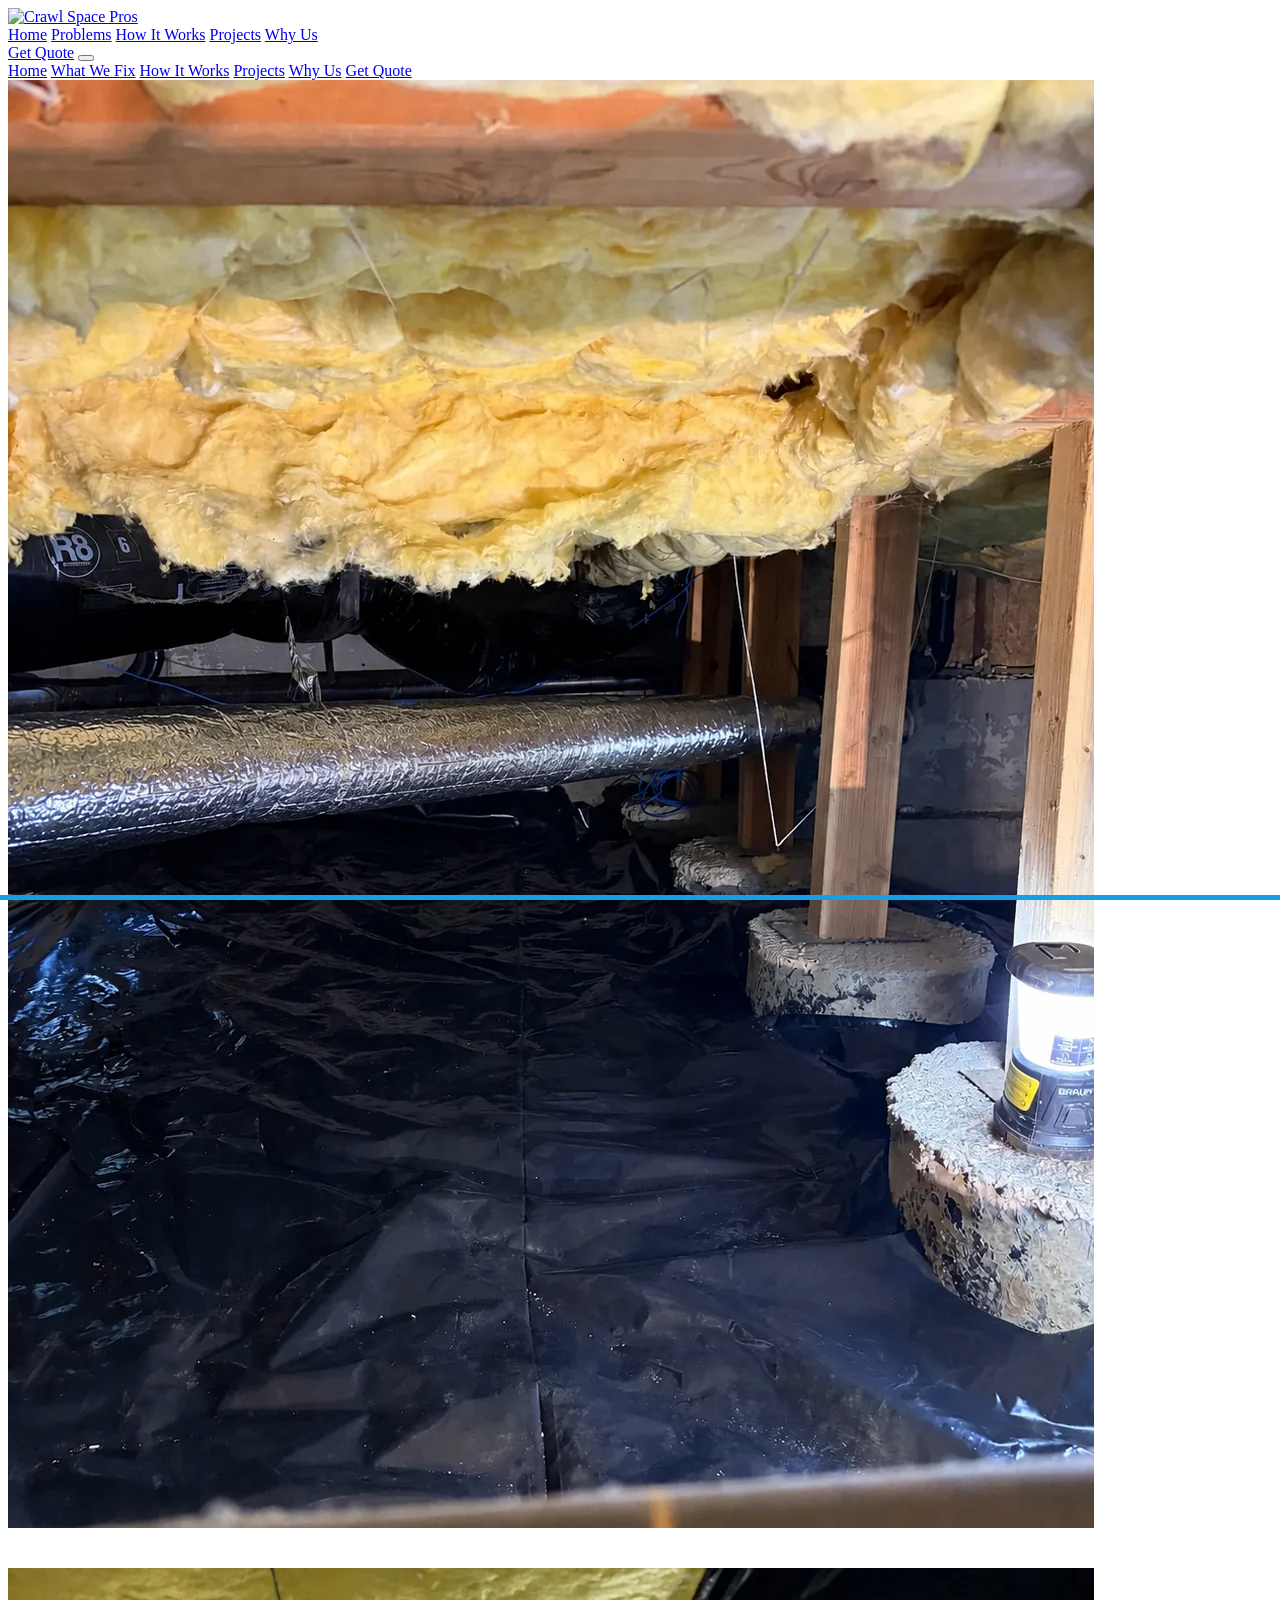
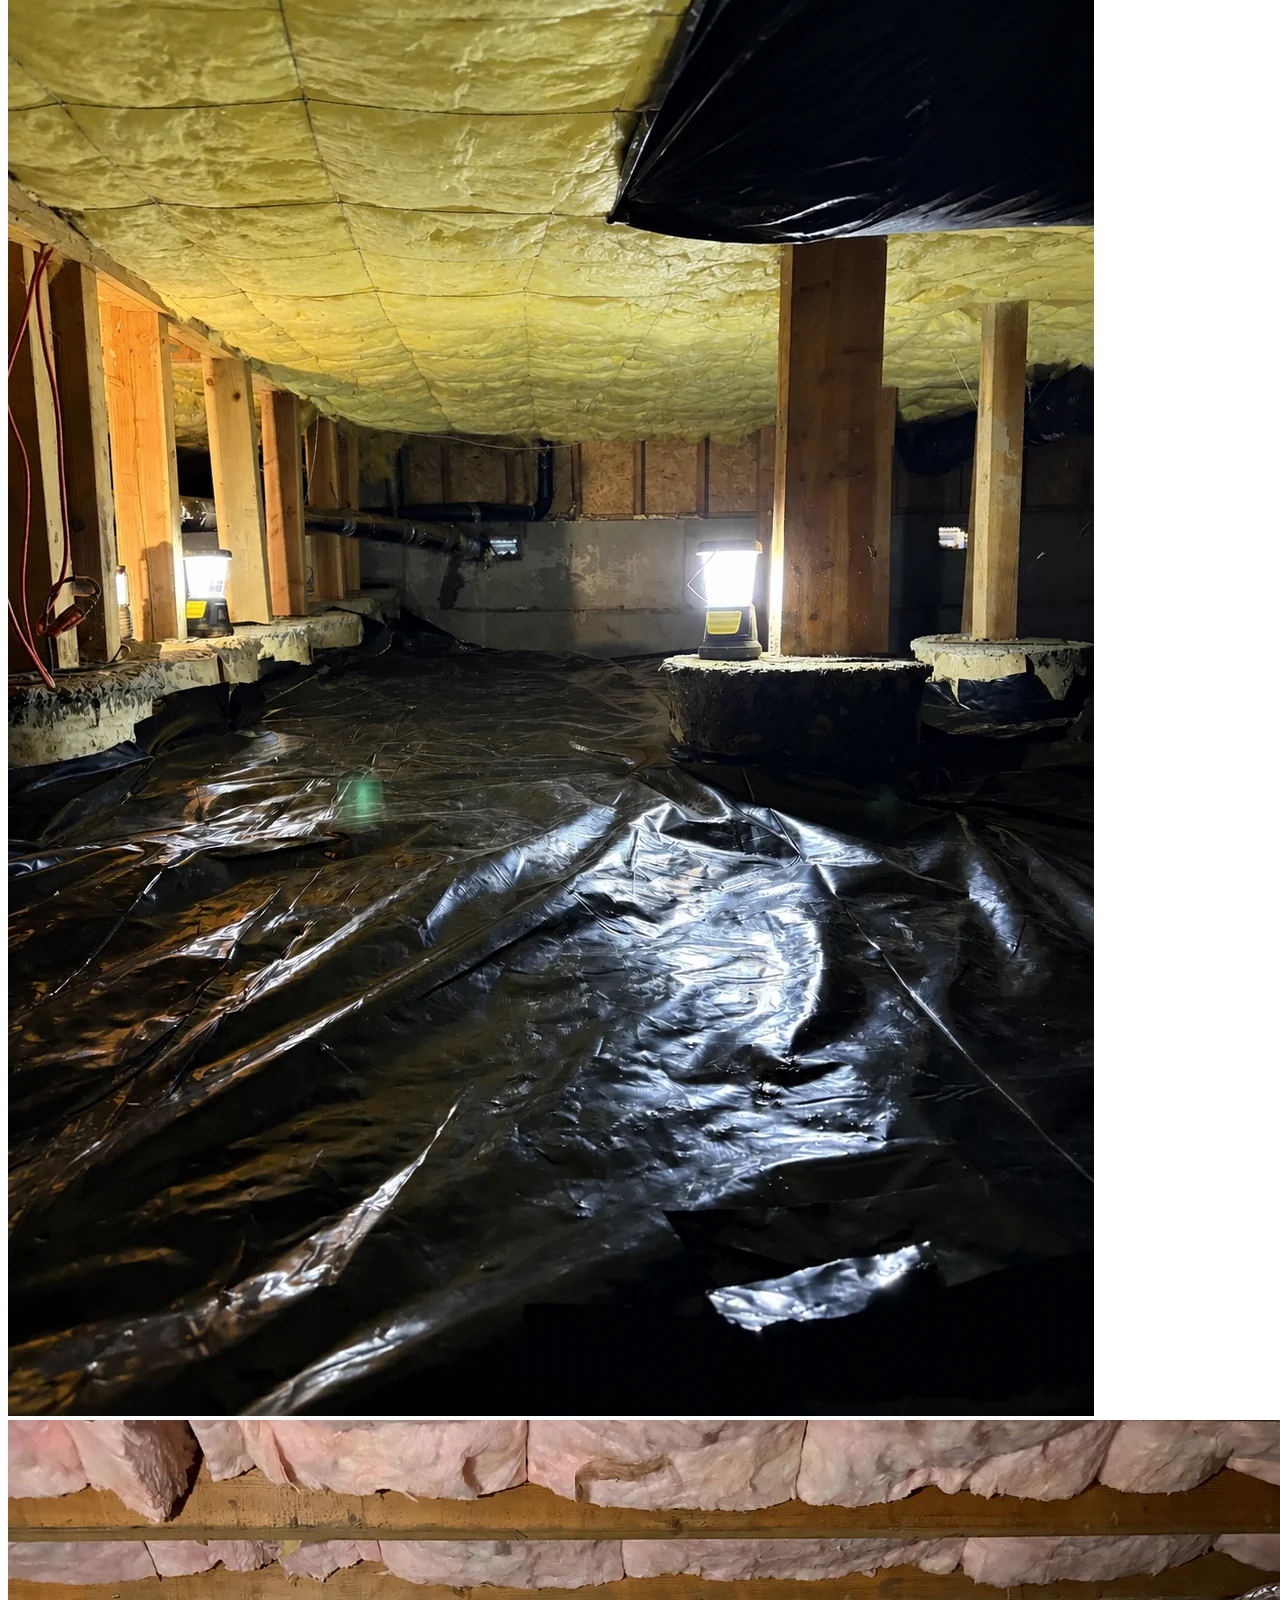
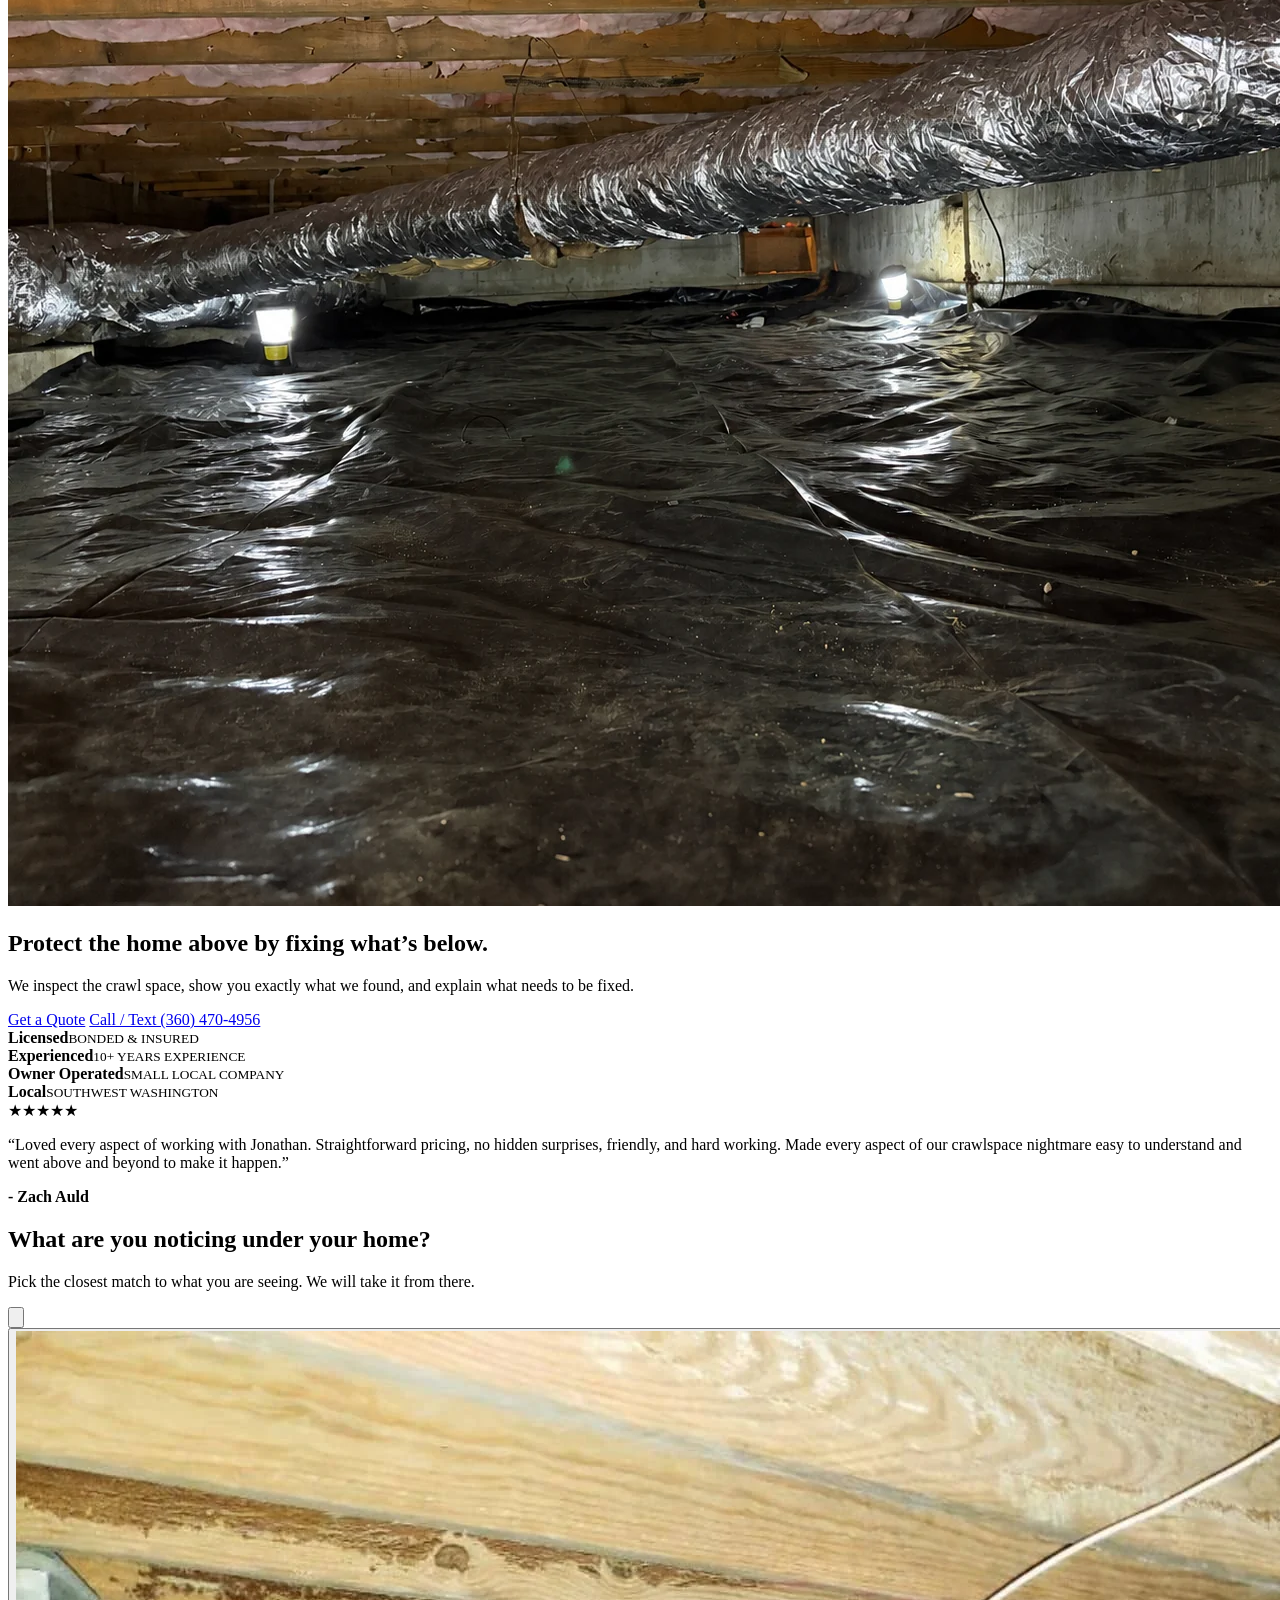
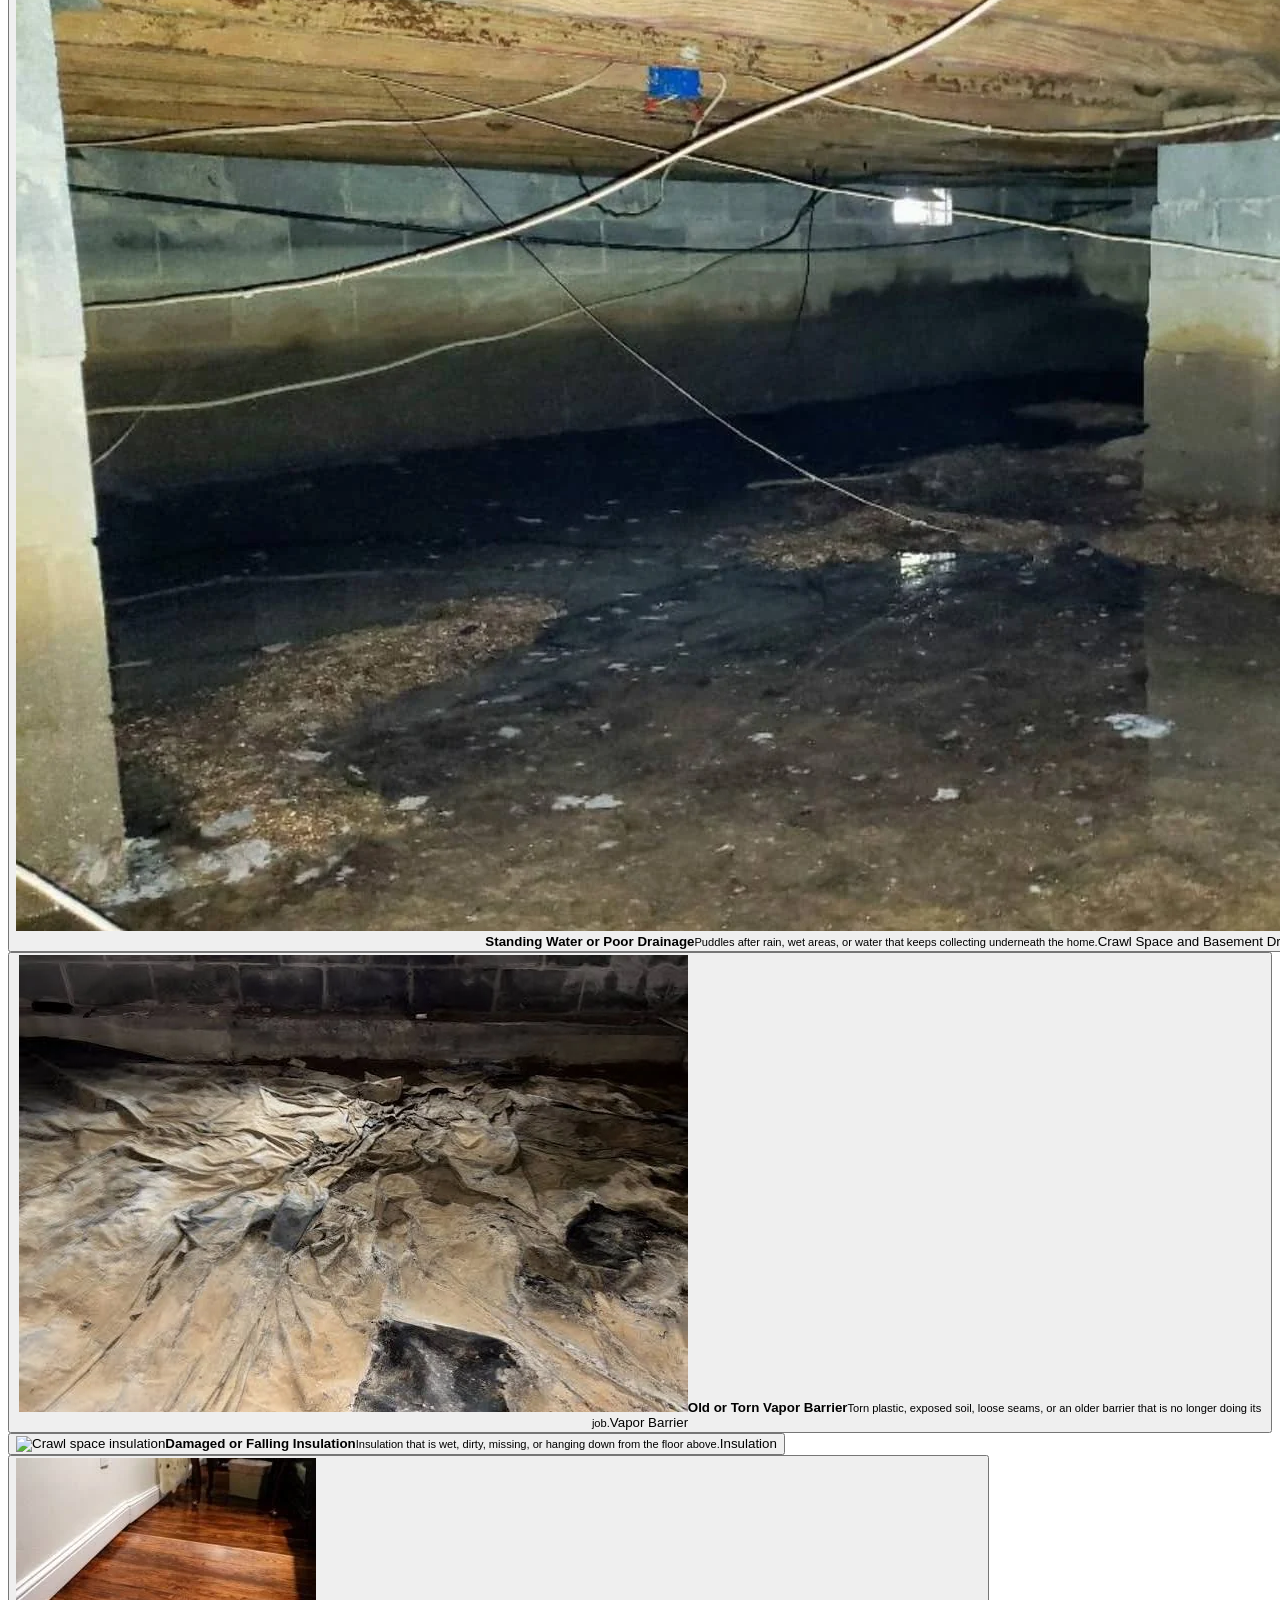
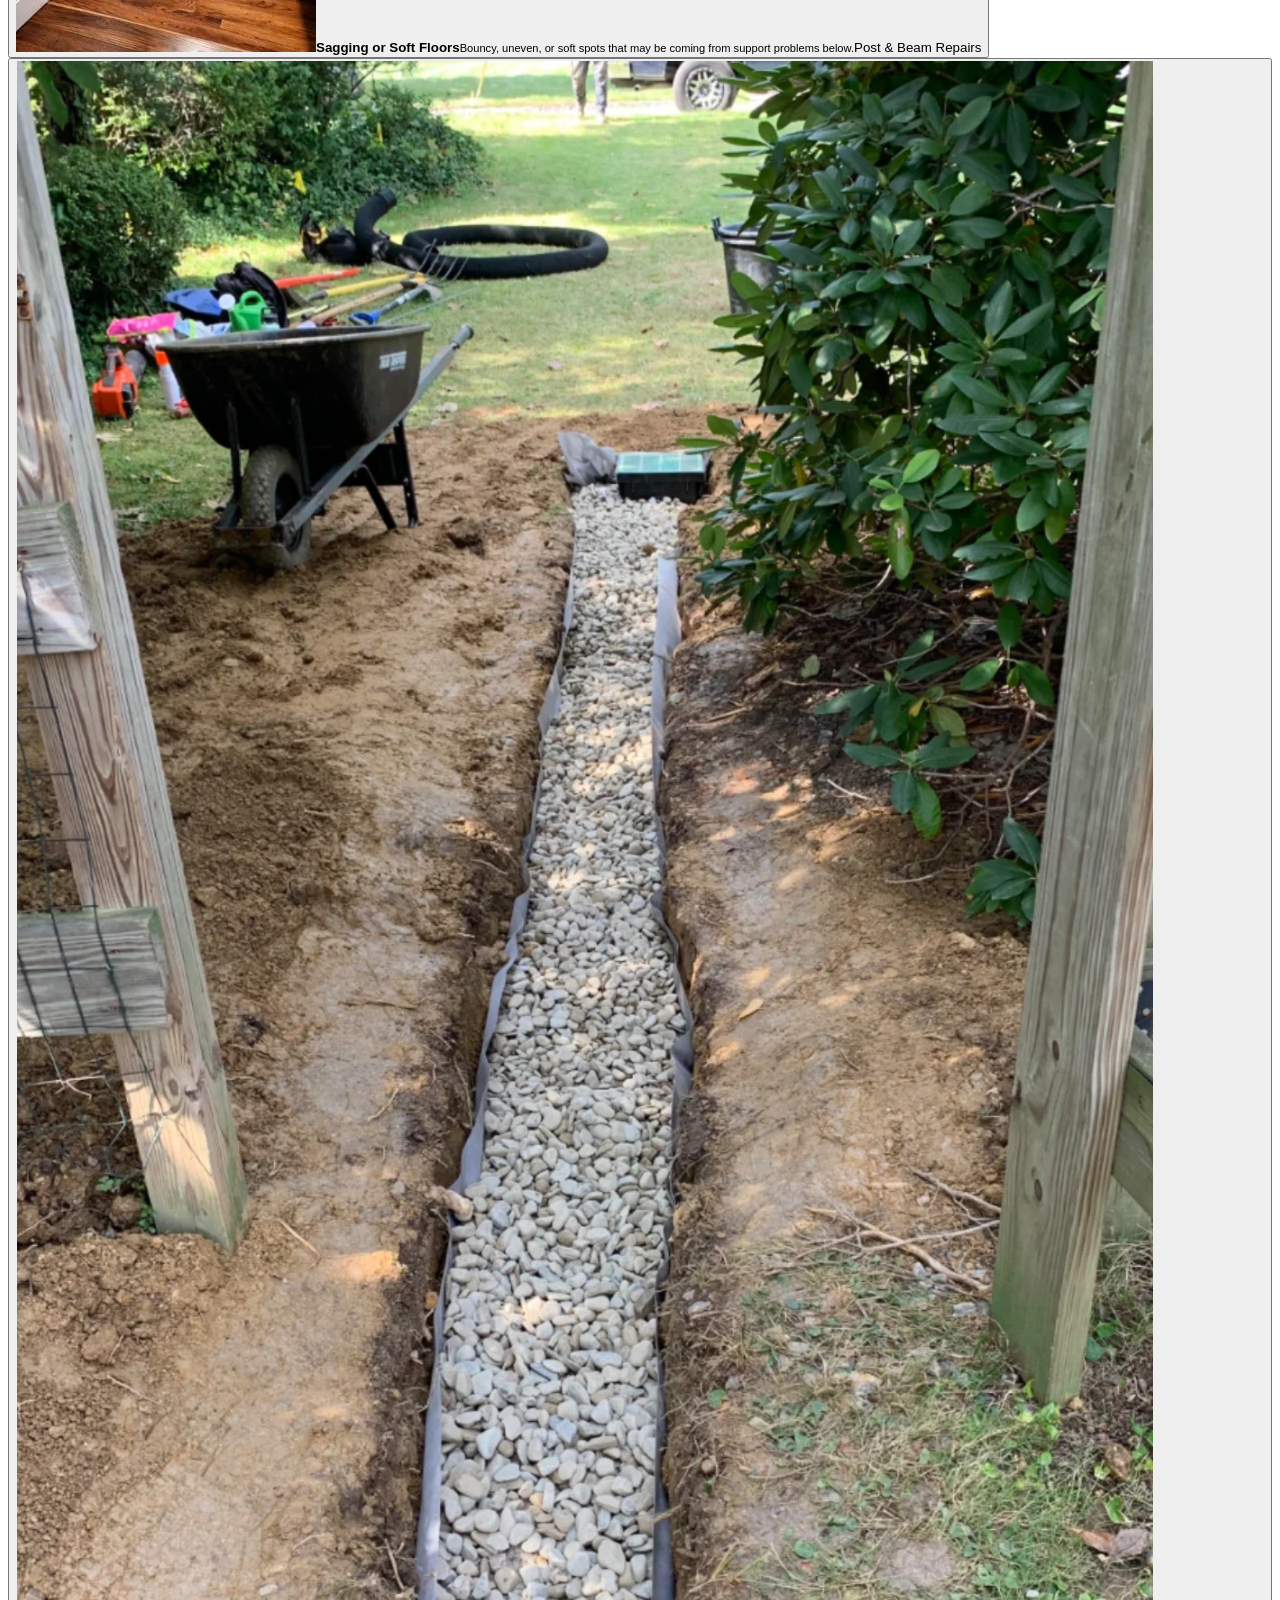
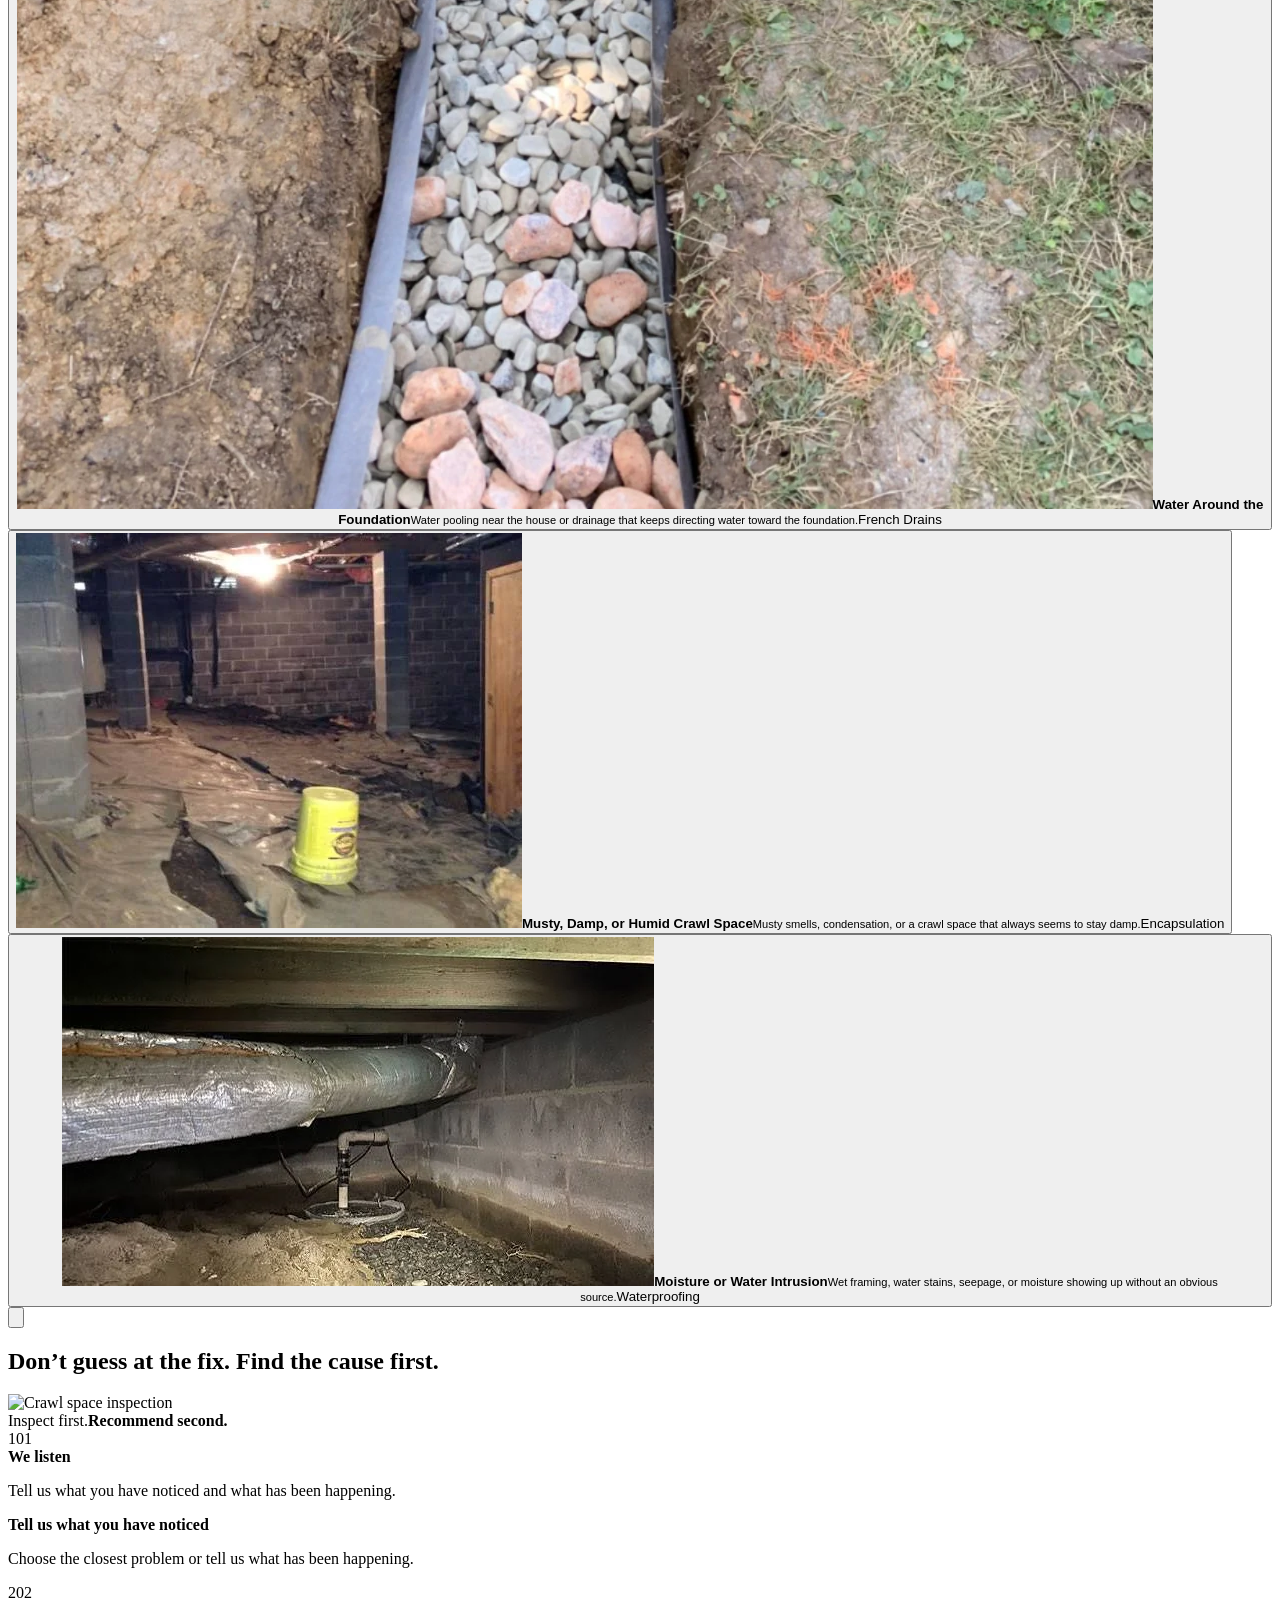
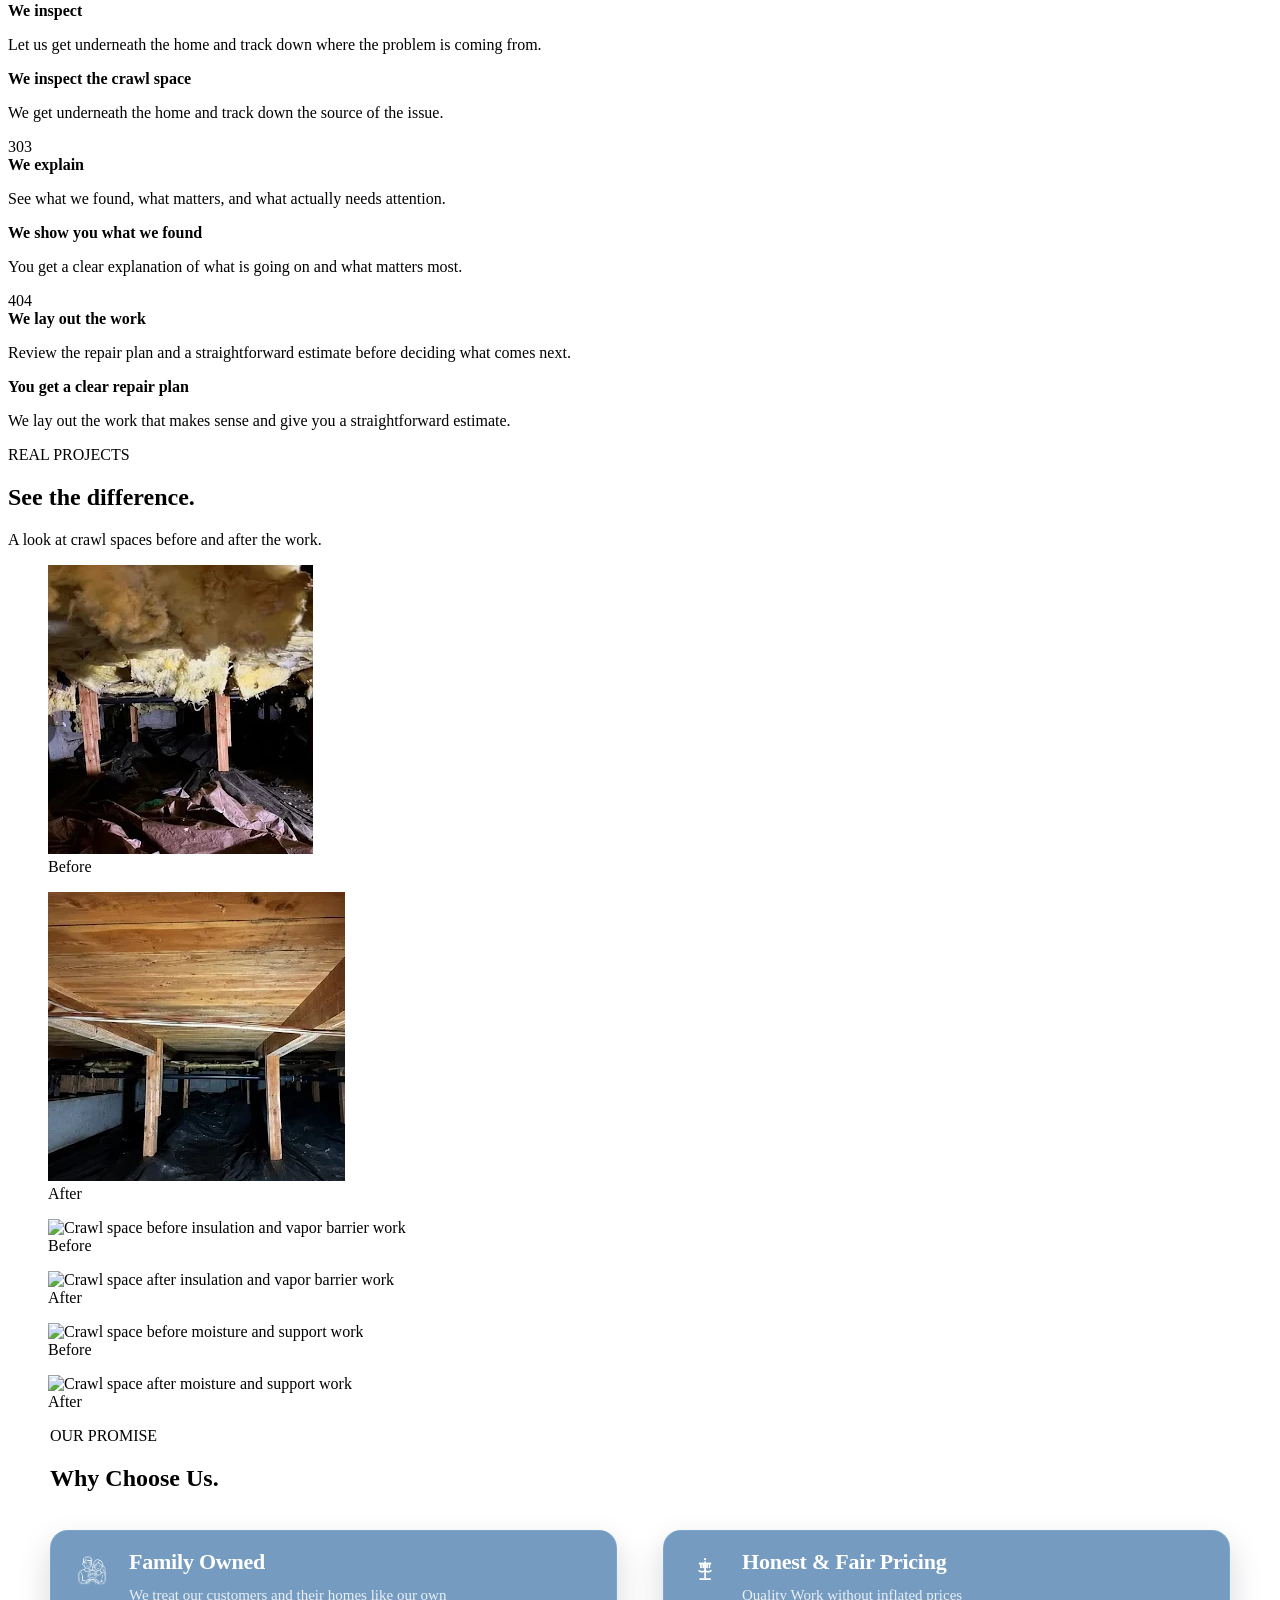
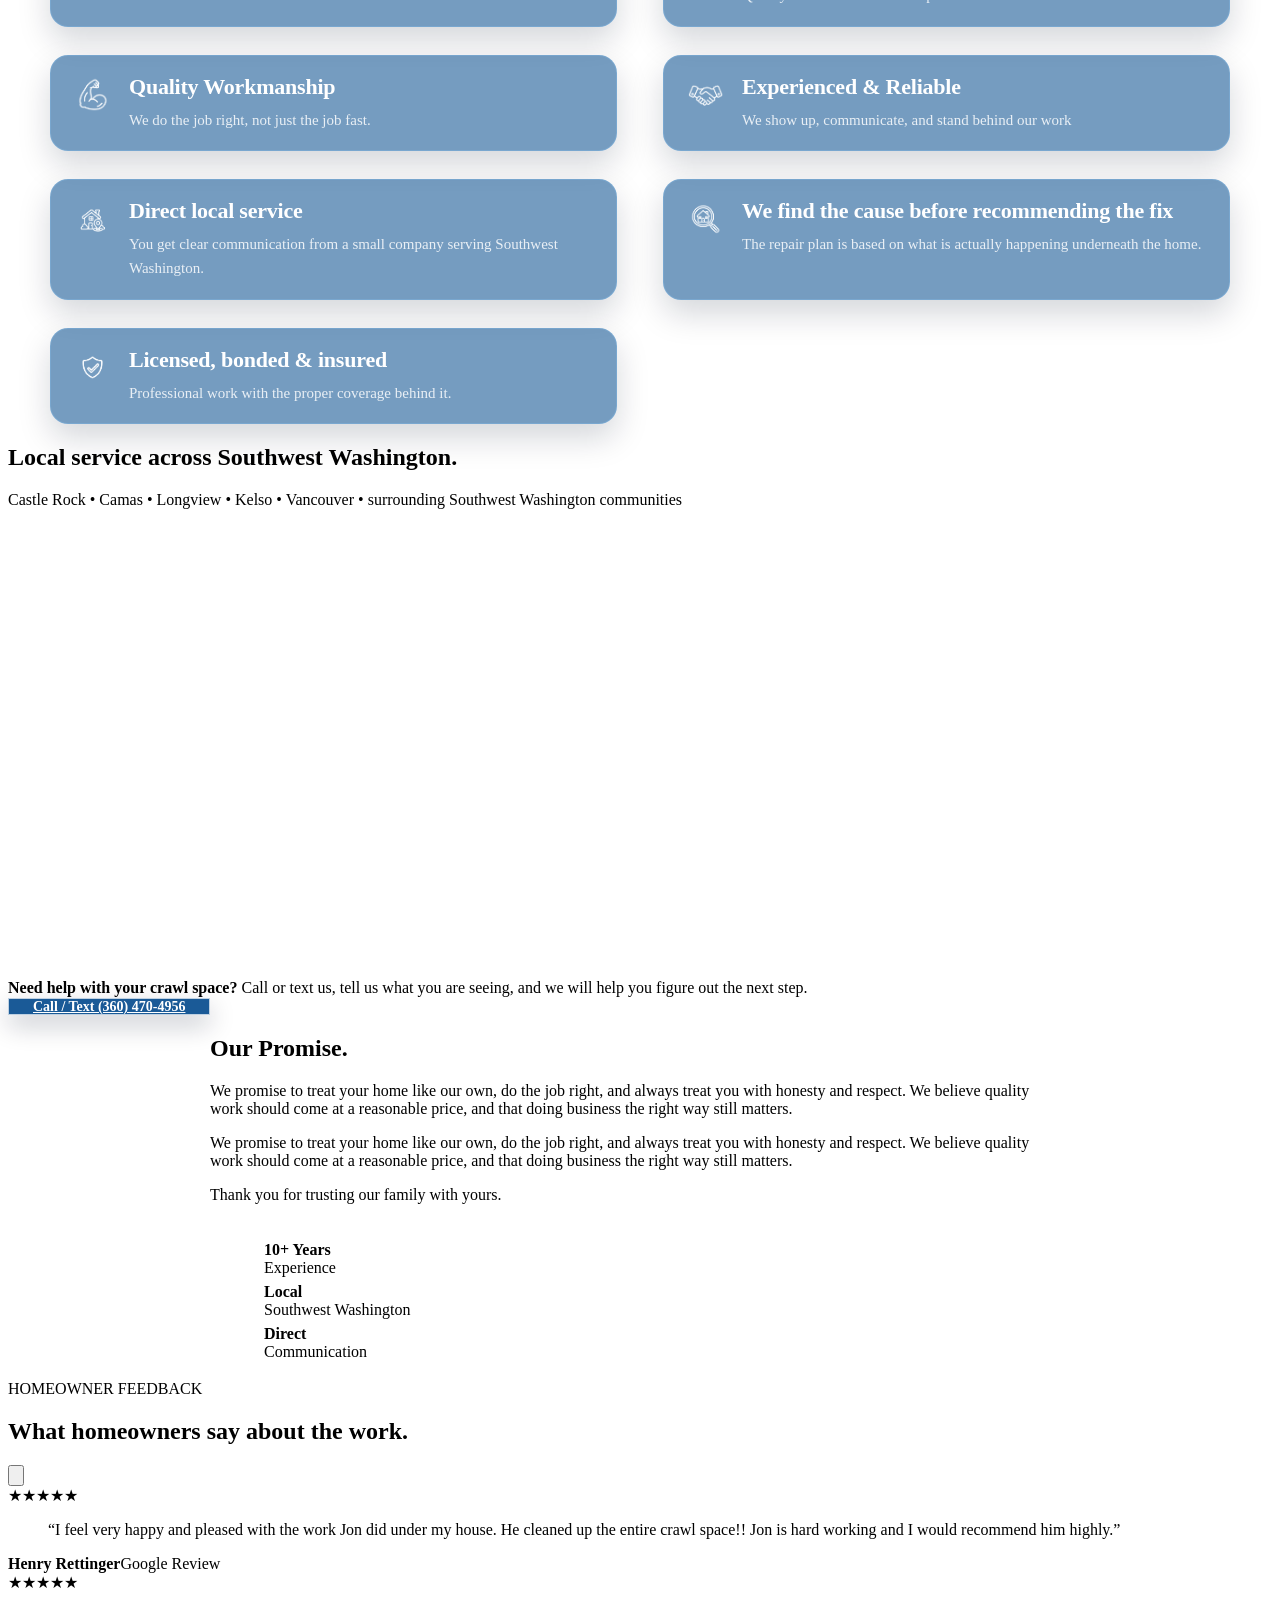
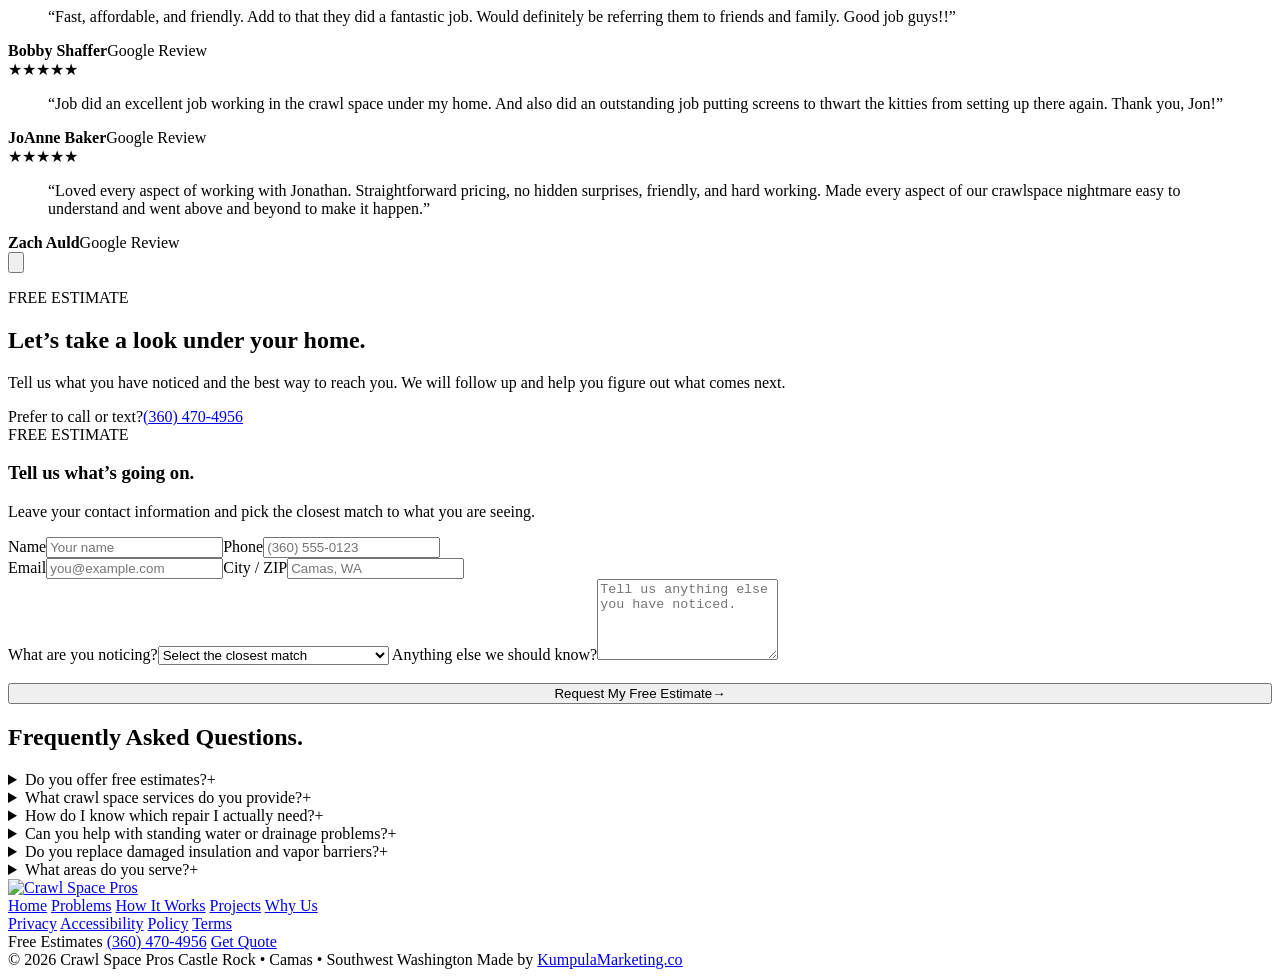
==== index.html @ de04aab9 "Add files via upload" ====
<!DOCTYPE html>
<html lang="en">
<head>
  <meta charset="UTF-8">
  <meta name="viewport" content="width=device-width, initial-scale=1.0">
  <title>Crawl Space Pros | Southwest Washington Crawl Space Repair</title>

  <link rel="icon" type="image/png" href="https://cdn.jsdelivr.net/gh/policypal1/crawlspace@76bbd0d19aaac5956c4bb5dbecc7d00f383407ba/b9c34fec-3561-472c-8195-e6789ea01a0d.png">
  <link rel="apple-touch-icon" href="https://cdn.jsdelivr.net/gh/policypal1/crawlspace@76bbd0d19aaac5956c4bb5dbecc7d00f383407ba/b9c34fec-3561-472c-8195-e6789ea01a0d.png">
  <link rel="stylesheet" href="style.css">

  <style>
    /* Final requested alignment fixes only */
    .about-points > .about-point {
      display: flex !important;
      align-items: center !important;
      gap: 12px !important;
      min-width: 0 !important;
    }

    .about-points > .about-point .why-reference-icon {
      flex: 0 0 auto !important;
      margin: 0 !important;
    }

    .about-point-copy {
      min-width: 0 !important;
    }

    .about-point-copy strong,
    .about-point-copy span {
      display: block !important;
    }

    .quote-submit {
      width: 100% !important;
      max-width: 100% !important;
      margin-left: 0 !important;
      margin-right: 0 !important;
      box-sizing: border-box !important;
      display: flex !important;
      align-items: center !important;
      justify-content: center !important;
      text-align: center !important;
      transform: none !important;
    }

    @media (max-width: 700px) {
      .about-points > .about-point {
        gap: 9px !important;
      }
    }

    /* Our Promise section reverted to the simpler bullet-point layout. */
    #why-us .promise-reference-inner {
      display: block !important;
      width: min(1180px, 100%) !important;
      max-width: 1180px !important;
      margin-left: auto !important;
      margin-right: auto !important;
    }

    #why-us .promise-reference-copy {
      display: block !important;
      width: 100% !important;
      max-width: none !important;
      margin: 0 !important;
      padding: 0 !important;
    }

    #why-us #whyHeading {
      white-space: nowrap !important;
    }

    #why-us #whyHeading span {
      display: inline !important;
      margin-top: 0 !important;
    }

    #why-us .promise-reference-list {
      width: 100% !important;
      margin-top: 38px !important;
      display: grid !important;
      grid-template-columns: repeat(2, minmax(0, 1fr)) !important;
      gap: 28px 46px !important;
    }

    #why-us .promise-reference-list .why-reference-item {
      min-width: 0 !important;
      display: grid !important;
      grid-template-columns: 42px minmax(0, 1fr) !important;
      align-items: start !important;
      gap: 16px !important;
      padding: 0 !important;
      border: 0 !important;
      border-radius: 0 !important;
      background: transparent !important;
      box-shadow: none !important;
    }

    #why-us .promise-reference-list .why-reference-item > div:last-child {
      min-width: 0 !important;
    }

    #why-us .promise-reference-list .why-reference-item h3 {
      margin: 0 !important;
      color: #ffffff !important;
      font-size: 22px !important;
      line-height: 1.18 !important;
      font-weight: 800 !important;
      letter-spacing: -0.01em !important;
    }

    #why-us .promise-reference-list .why-reference-item p {
      margin: 9px 0 0 !important;
      color: rgba(255,255,255,0.84) !important;
      font-size: 15px !important;
      line-height: 1.58 !important;
      font-weight: 500 !important;
    }

    #why-us .promise-reference-list .why-reference-icon {
      width: 42px !important;
      height: 42px !important;
      min-width: 42px !important;
      margin: 0 !important;
      display: grid !important;
      place-items: center !important;
      align-self: start !important;
      border: 0 !important;
      border-radius: 0 !important;
      background: transparent !important;
      color: #ffffff !important;
      box-shadow: none !important;
      overflow: visible !important;
    }

    #why-us .promise-reference-list .promise-icon-img {
      display: block !important;
      object-fit: contain !important;
      filter: none !important;
    }

    /* Individual icon sizing so each mark feels visually balanced. */
    #why-us .promise-reference-list .why-reference-item:nth-child(1) .promise-icon-img {
      width: 36px !important;
      height: 36px !important;
    }

    #why-us .promise-reference-list .why-reference-item:nth-child(2) .promise-icon-img {
      width: 34px !important;
      height: 34px !important;
    }

    #why-us .promise-reference-list .why-reference-item:nth-child(3) .promise-icon-img {
      width: 37px !important;
      height: 37px !important;
    }

    #why-us .promise-reference-list .why-reference-item:nth-child(4) .promise-icon-img {
      width: 35px !important;
      height: 35px !important;
    }

    #why-us .promise-reference-list .why-reference-item:nth-child(5) .promise-icon-img {
      width: 33px !important;
      height: 33px !important;
    }

    #why-us .promise-reference-list .why-reference-item:nth-child(6) .promise-icon-img {
      width: 36px !important;
      height: 36px !important;
    }

    #why-us .promise-reference-list .why-reference-item:nth-child(7) .promise-icon-img {
      width: 31px !important;
      height: 31px !important;
    }

    @media (min-width: 701px) {
      #why-us .promise-reference-list .why-reference-item {
        padding: 18px 20px !important;
        border: 1px solid rgba(138, 205, 255, 0.24) !important;
        border-radius: 18px !important;
        background: rgba(26, 90, 151, 0.60) !important;
        box-shadow: 0 14px 32px rgba(3, 18, 41, 0.17) !important;
      }

      #why-us .promise-reference-list .why-reference-item:last-child {
        grid-column: auto !important;
        width: auto !important;
        justify-self: stretch !important;
      }
    }

    @media (max-width: 980px) and (min-width: 701px) {
      #why-us .promise-reference-list {
        gap: 24px 34px !important;
      }

      #why-us .promise-reference-list .why-reference-item h3 {
        font-size: 20px !important;
      }
    }

    @media (max-width: 700px) {
      #why-us .promise-reference-inner {
        width: calc(100% - 32px) !important;
      }

      #why-us .promise-reference-copy {
        display: block !important;
        padding: 0 2px !important;
      }

      #why-us #whyHeading {
        white-space: nowrap !important;
        font-size: clamp(28px, 8.8vw, 34px) !important;
        line-height: 1.08 !important;
      }

      #why-us .promise-reference-list {
        margin-top: 28px !important;
        grid-template-columns: 1fr !important;
        gap: 22px !important;
      }

      #why-us .promise-reference-list .why-reference-item,
      #why-us .promise-reference-list .why-reference-item:last-child {
        grid-column: auto !important;
        width: 100% !important;
        justify-self: stretch !important;
        grid-template-columns: 38px minmax(0, 1fr) !important;
        gap: 14px !important;
        padding: 0 !important;
        border: 0 !important;
        border-radius: 0 !important;
        background: transparent !important;
        box-shadow: none !important;
      }

      #why-us .promise-reference-list .why-reference-icon {
        width: 38px !important;
        height: 38px !important;
        min-width: 38px !important;
      }

      #why-us .promise-reference-list .why-reference-item:nth-child(1) .promise-icon-img { width: 32px !important; height: 32px !important; }
      #why-us .promise-reference-list .why-reference-item:nth-child(2) .promise-icon-img { width: 30px !important; height: 30px !important; }
      #why-us .promise-reference-list .why-reference-item:nth-child(3) .promise-icon-img { width: 32px !important; height: 32px !important; }
      #why-us .promise-reference-list .why-reference-item:nth-child(4) .promise-icon-img { width: 31px !important; height: 31px !important; }
      #why-us .promise-reference-list .why-reference-item:nth-child(5) .promise-icon-img { width: 29px !important; height: 29px !important; }
      #why-us .promise-reference-list .why-reference-item:nth-child(6) .promise-icon-img { width: 31px !important; height: 31px !important; }
      #why-us .promise-reference-list .why-reference-item:nth-child(7) .promise-icon-img { width: 28px !important; height: 28px !important; }

      #why-us .promise-reference-list .why-reference-item h3 {
        font-size: 18px !important;
        line-height: 1.22 !important;
      }

      #why-us .promise-reference-list .why-reference-item p {
        margin-top: 7px !important;
        font-size: 13px !important;
        line-height: 1.5 !important;
      }
    }


    /* About Crawl Space Pros: promise copy + matching white icon treatment. */
    #about .about-inner {
      display: block !important;
      width: min(1180px, calc(100% - 48px)) !important;
      max-width: 1180px !important;
      margin-left: auto !important;
      margin-right: auto !important;
    }

    #about .about-copy {
      width: 100% !important;
      max-width: 860px !important;
      margin: 0 auto !important;
    }

    #about .about-lead {
      max-width: 820px !important;
    }

    #about .about-points {
      margin-top: 34px !important;
    }

    #about .about-points > .about-point .why-reference-icon {
      width: 42px !important;
      height: 42px !important;
      min-width: 42px !important;
      display: grid !important;
      place-items: center !important;
      border: 0 !important;
      border-radius: 0 !important;
      background: transparent !important;
      box-shadow: none !important;
      color: #ffffff !important;
      overflow: visible !important;
    }

    #about .about-points .promise-icon-img {
      display: block !important;
      width: 34px !important;
      height: 34px !important;
      object-fit: contain !important;
    }

    @media (max-width: 700px) {
      #about .about-inner {
        width: calc(100% - 32px) !important;
      }

      #about .about-copy {
        max-width: none !important;
      }

      #about .about-points > .about-point .why-reference-icon {
        width: 38px !important;
        height: 38px !important;
        min-width: 38px !important;
      }

      #about .about-points .promise-icon-img {
        width: 30px !important;
        height: 30px !important;
      }
    }



  </style>
</head>
<body>
  <header class="site-header">
    <div class="header-inner">
      <a class="brand" href="#" aria-label="Crawl Space Pros home">
        <img
          class="brand-logo"
          src="https://cdn.jsdelivr.net/gh/policypal1/crawlspace@76bbd0d19aaac5956c4bb5dbecc7d00f383407ba/Crawlspace-Logo-01.webp"
          alt="Crawl Space Pros"
          onerror="this.onerror=null;this.src='https://cdn.jsdelivr.net/gh/policypal1/crawlspace@76bbd0d19aaac5956c4bb5dbecc7d00f383407ba/b9c34fec-3561-472c-8195-e6789ea01a0d.png';"
        >
      </a>

      <nav class="desktop-nav" aria-label="Primary navigation">
        <a href="#hero">Home</a>
        <a href="#problems">Problems</a>
        <a href="#diagnosis">How It Works</a>
        <a href="#projects">Projects</a>
        <a href="#why-us">Why Us</a>
      </nav>

      <a class="header-cta desktop-quote" href="#quote">Get Quote</a>

      <button class="menu-toggle" type="button" aria-label="Open menu" aria-expanded="false" aria-controls="mobileMenu">
        <span></span><span></span><span></span>
      </button>

      <div class="mobile-menu" id="mobileMenu" aria-hidden="true">
        <div class="mobile-menu-inner">
          <a href="#hero">Home</a>
          <a href="#problems">What We Fix</a>
          <a href="#diagnosis">How It Works</a>
          <a href="#projects">Projects</a>
          <a href="#why-us">Why Us</a>
          <a class="mobile-menu-quote" href="#quote">Get Quote</a>
        </div>
      </div>
    </div>
  </header>

  <main>
    <section class="hero" id="hero">
      <div class="hero-media" aria-hidden="true">
        <div class="hero-panel hero-panel-one"><img src="hero-left-crawlspace.webp" alt=""></div>
        <div class="hero-panel hero-panel-two"><img src="https://cdn.jsdelivr.net/gh/policypal1/crawlspace@76bbd0d19aaac5956c4bb5dbecc7d00f383407ba/hero-clean.webp" alt=""></div>
        <div class="hero-panel hero-panel-three"><img src="https://cdn.jsdelivr.net/gh/policypal1/crawlspace@76bbd0d19aaac5956c4bb5dbecc7d00f383407ba/hero-piers.webp" alt=""></div>
        <div class="hero-panel hero-panel-four"><img src="hero-right-clean-insulation.webp" alt=""></div>
        <img class="hero-mobile-bg" src="hero-mobile-crawlspace.webp" alt="">
      </div>
      <div class="hero-shade" aria-hidden="true"></div>
      <div class="hero-inner">
        <div class="hero-copy">
          <div class="hero-copy-glass">
            <h1>Protect the home above <span><span class="hero-by">by</span> fixing what’s below.</span></h1>
            <p class="hero-subheadline">We inspect the crawl space, show you exactly what we found, and explain what needs to be fixed.</p>
            <div class="hero-actions">
              <a class="hero-btn hero-btn-primary" href="#quote">Get a Quote</a>
              <a class="hero-btn hero-btn-secondary" href="tel:3604704956">Call / Text (360) 470-4956</a>
            </div>
          </div>
        </div>
      </div>
    </section>

    <section class="trust-bar" aria-label="Why homeowners choose Crawl Space Pros">
      <div class="trust-bar-inner">
        <div class="trust-item">
          <span class="trust-copy"><strong>Licensed</strong><small>BONDED &amp; INSURED</small></span>
        </div>
        <div class="trust-item">
          <span class="trust-copy"><strong>Experienced</strong><small>10+ YEARS EXPERIENCE</small></span>
        </div>
        <div class="trust-item">
          <span class="trust-copy"><strong>Owner Operated</strong><small>SMALL LOCAL COMPANY</small></span>
        </div>
        <div class="trust-item">
          <span class="trust-copy"><strong>Local</strong><small>SOUTHWEST WASHINGTON</small></span>
        </div>
      </div>
    </section>

    <section class="featured-review-section" aria-label="Customer review">
      <div class="featured-review-inner">
        <article class="featured-review-card">
          <div class="featured-review-stars" aria-label="5 out of 5 stars">★★★★★</div>
          <p class="featured-review-copy">“Loved every aspect of working with Jonathan. Straightforward pricing, no hidden surprises, friendly, and hard working. Made every aspect of our crawlspace nightmare easy to understand and went above and beyond to make it happen.”</p>
          <div class="featured-review-footer"><strong>- Zach Auld</strong></div>
        </article>
      </div>
    </section>

    <section class="problem-section problem-section-v3" id="problems" aria-labelledby="problemHeading">
      <div class="problem-inner">
        <div class="problem-heading-wrap">
          <h2 id="problemHeading">What are you <span>noticing under your home?</span></h2>
          <p class="problem-intro">Pick the closest match to what you are seeing. We will take it from there.</p>
        </div>
        <div class="problem-carousel-shell">
          <button class="carousel-arrow carousel-arrow-prev" type="button" aria-label="Previous problem"><svg viewBox="0 0 24 24" aria-hidden="true"><path d="m15 18-6-6 6-6" fill="none" stroke="currentColor" stroke-width="2" stroke-linecap="round" stroke-linejoin="round"/></svg></button>
          <div class="problem-carousel" id="problemCarousel" aria-label="Crawl space problem selector">
            <button class="problem-card problem-card-v2" type="button" data-problem="Standing Water or Poor Drainage" aria-pressed="false"><span class="problem-card-media"><img src="problem-drainage.webp" alt="Crawl space drainage problem" loading="lazy"><span class="problem-card-wedge" aria-hidden="true"></span></span><span class="problem-card-strip" aria-hidden="true"></span><span class="problem-card-body"><strong>Standing Water or Poor Drainage</strong><small>Puddles after rain, wet areas, or water that keeps collecting underneath the home.</small><span class="problem-service-line">Crawl Space and Basement Drain System</span></span></button>
            <button class="problem-card problem-card-v2" type="button" data-problem="Old, Torn, or Missing Vapor Barrier" aria-pressed="false"><span class="problem-card-media"><img src="problem-vapor.webp" alt="Crawl space vapor barrier" loading="lazy"><span class="problem-card-wedge" aria-hidden="true"></span></span><span class="problem-card-strip" aria-hidden="true"></span><span class="problem-card-body"><strong>Old or Torn Vapor Barrier</strong><small>Torn plastic, exposed soil, loose seams, or an older barrier that is no longer doing its job.</small><span class="problem-service-line">Vapor Barrier</span></span></button>
            <button class="problem-card problem-card-v2" type="button" data-problem="Damaged or Falling Insulation" aria-pressed="false"><span class="problem-card-media"><img src="https://cdn.jsdelivr.net/gh/policypal1/crawlspace@76bbd0d19aaac5956c4bb5dbecc7d00f383407ba/problem-insulation.webp" alt="Crawl space insulation" loading="lazy"><span class="problem-card-wedge" aria-hidden="true"></span></span><span class="problem-card-strip" aria-hidden="true"></span><span class="problem-card-body"><strong>Damaged or Falling Insulation</strong><small>Insulation that is wet, dirty, missing, or hanging down from the floor above.</small><span class="problem-service-line">Insulation</span></span></button>
            <button class="problem-card problem-card-v2" type="button" data-problem="Sagging, Soft, or Uneven Floors" aria-pressed="false"><span class="problem-card-media"><img src="problem-structural.webp" alt="Crawl space structural support" loading="lazy"><span class="problem-card-wedge" aria-hidden="true"></span></span><span class="problem-card-strip" aria-hidden="true"></span><span class="problem-card-body"><strong>Sagging or Soft Floors</strong><small>Bouncy, uneven, or soft spots that may be coming from support problems below.</small><span class="problem-service-line">Post &amp; Beam Repairs</span></span></button>
            <button class="problem-card problem-card-v2" type="button" data-problem="Water Pooling Around the Foundation" aria-pressed="false"><span class="problem-card-media"><img src="french-drain.webp" alt="Drainage around a home's foundation" loading="lazy"><span class="problem-card-wedge" aria-hidden="true"></span></span><span class="problem-card-strip" aria-hidden="true"></span><span class="problem-card-body"><strong>Water Around the Foundation</strong><small>Water pooling near the house or drainage that keeps directing water toward the foundation.</small><span class="problem-service-line">French Drains</span></span></button>
            <button class="problem-card problem-card-v2" type="button" data-problem="Musty, Damp, or Humid Crawl Space" aria-pressed="false"><span class="problem-card-media"><img src="problem-damp.webp" alt="Clean encapsulated crawl space" loading="lazy"><span class="problem-card-wedge" aria-hidden="true"></span></span><span class="problem-card-strip" aria-hidden="true"></span><span class="problem-card-body"><strong>Musty, Damp, or Humid Crawl Space</strong><small>Musty smells, condensation, or a crawl space that always seems to stay damp.</small><span class="problem-service-line">Encapsulation</span></span></button>
            <button class="problem-card problem-card-v2" type="button" data-problem="Moisture or Water Intrusion" aria-pressed="false"><span class="problem-card-media"><img src="problem-moisture.webp" alt="Moisture intrusion in a crawl space" loading="lazy"><span class="problem-card-wedge" aria-hidden="true"></span></span><span class="problem-card-strip" aria-hidden="true"></span><span class="problem-card-body"><strong>Moisture or Water Intrusion</strong><small>Wet framing, water stains, seepage, or moisture showing up without an obvious source.</small><span class="problem-service-line">Waterproofing</span></span></button>
          </div>
          <button class="carousel-arrow carousel-arrow-next" type="button" aria-label="Next problem"><svg viewBox="0 0 24 24" aria-hidden="true"><path d="m9 6 6 6-6 6" fill="none" stroke="currentColor" stroke-width="2" stroke-linecap="round" stroke-linejoin="round"/></svg></button>
        </div>
        <input type="hidden" id="selectedProblem" name="crawl_space_problem" value="">
      </div>
    </section>

    <section class="diagnosis-section" id="diagnosis" aria-labelledby="diagnosisHeading">
      <div class="diagnosis-inner">
        <div class="diagnosis-header">
          <h2 id="diagnosisHeading">Don’t guess at the fix. <span>Find the cause first.</span></h2>
        </div>
        <div class="diagnosis-visual">
          <div class="diagnosis-photo-card">
            <img src="https://cdn.jsdelivr.net/gh/policypal1/crawlspace@76bbd0d19aaac5956c4bb5dbecc7d00f383407ba/inspection.webp" alt="Crawl space inspection" loading="lazy">
            <div class="diagnosis-photo-overlay" aria-hidden="true"></div>
          </div>
          <div class="diagnosis-visual-note"><span>Inspect first.</span><strong>Recommend second.</strong></div>
        </div>
        <div class="diagnosis-process">
          <div class="diagnosis-steps">
            <div class="diagnosis-step">
              <span class="diagnosis-step-number"><span class="desktop-step-number">1</span><span class="mobile-step-number">01</span></span>
              <div class="diagnosis-step-copy desktop-diagnosis-copy"><strong>We listen</strong><p>Tell us what you have noticed and what has been happening.</p></div>
              <div class="diagnosis-step-copy mobile-diagnosis-copy"><strong>Tell us what you have noticed</strong><p>Choose the closest problem or tell us what has been happening.</p></div>
            </div>
            <div class="diagnosis-step">
              <span class="diagnosis-step-number"><span class="desktop-step-number">2</span><span class="mobile-step-number">02</span></span>
              <div class="diagnosis-step-copy desktop-diagnosis-copy"><strong>We inspect</strong><p>Let us get underneath the home and track down where the problem is coming from.</p></div>
              <div class="diagnosis-step-copy mobile-diagnosis-copy"><strong>We inspect the crawl space</strong><p>We get underneath the home and track down the source of the issue.</p></div>
            </div>
            <div class="diagnosis-step">
              <span class="diagnosis-step-number"><span class="desktop-step-number">3</span><span class="mobile-step-number">03</span></span>
              <div class="diagnosis-step-copy desktop-diagnosis-copy"><strong>We explain</strong><p>See what we found, what matters, and what actually needs attention.</p></div>
              <div class="diagnosis-step-copy mobile-diagnosis-copy"><strong>We show you what we found</strong><p>You get a clear explanation of what is going on and what matters most.</p></div>
            </div>
            <div class="diagnosis-step">
              <span class="diagnosis-step-number"><span class="desktop-step-number">4</span><span class="mobile-step-number">04</span></span>
              <div class="diagnosis-step-copy desktop-diagnosis-copy"><strong>We lay out the work</strong><p>Review the repair plan and a straightforward estimate before deciding what comes next.</p></div>
              <div class="diagnosis-step-copy mobile-diagnosis-copy"><strong>You get a clear repair plan</strong><p>We lay out the work that makes sense and give you a straightforward estimate.</p></div>
            </div>
          </div>
        </div>
      </div>
    </section>

    <section class="projects-section" id="projects" aria-labelledby="projectsHeading">
      <div class="projects-inner">
        <div class="projects-heading">
          <p class="projects-eyebrow">REAL PROJECTS</p>
          <h2 id="projectsHeading">See the <span>difference.</span></h2>
          <p class="projects-subcopy">A look at crawl spaces before and after the work.</p>
        </div>

        <article class="project-featured project-overlay-style">
          <div class="project-featured-media">
            <figure class="project-image project-image-before">
              <img src="crawlspace-before.webp" alt="Crawl space before cleanup and repair" loading="lazy">
              <figcaption>Before</figcaption>
            </figure>
            <figure class="project-image project-image-after">
              <img src="crawlspace-after.webp" alt="Crawl space after cleanup and repair" loading="lazy">
              <figcaption>After</figcaption>
            </figure>
          </div>
        </article>

        <div class="project-grid">
          <article class="project-card project-overlay-style">
            <div class="project-card-media">
              <figure>
                <img src="https://cdn.jsdelivr.net/gh/policypal1/crawlspace@76bbd0d19aaac5956c4bb5dbecc7d00f383407ba/gallery-hanging.webp" alt="Crawl space before insulation and vapor barrier work" loading="lazy">
                <figcaption>Before</figcaption>
              </figure>
              <figure>
                <img src="https://cdn.jsdelivr.net/gh/policypal1/crawlspace@76bbd0d19aaac5956c4bb5dbecc7d00f383407ba/hero-piers.webp" alt="Crawl space after insulation and vapor barrier work" loading="lazy">
                <figcaption>After</figcaption>
              </figure>
            </div>
          </article>

          <article class="project-card project-overlay-style">
            <div class="project-card-media">
              <figure>
                <img src="https://cdn.jsdelivr.net/gh/policypal1/crawlspace@76bbd0d19aaac5956c4bb5dbecc7d00f383407ba/problem-foundation.webp" alt="Crawl space before moisture and support work" loading="lazy">
                <figcaption>Before</figcaption>
              </figure>
              <figure>
                <img src="https://cdn.jsdelivr.net/gh/policypal1/crawlspace@76bbd0d19aaac5956c4bb5dbecc7d00f383407ba/gallery-piers.webp" alt="Crawl space after moisture and support work" loading="lazy">
                <figcaption>After</figcaption>
              </figure>
            </div>
          </article>
        </div>
      </div>
    </section>

    <section class="why-section why-reference-layout" id="why-us" aria-labelledby="whyHeading">
      <div class="why-inner why-reference-inner promise-reference-inner">
        <div class="why-reference-copy promise-reference-copy">
          <p class="why-eyebrow">OUR PROMISE</p>
          <h2 id="whyHeading">Why Choose <span>Us.</span></h2>

          <div class="why-reference-list promise-reference-list">
            <article class="why-reference-item">
              <div class="why-reference-icon" aria-hidden="true">
                <img class="promise-icon-img" src="family-icon-white.webp" alt="">
              </div>
              <div><h3>Family Owned</h3><p>We treat our customers and their homes like our own</p></div>
            </article>

            <article class="why-reference-item">
              <div class="why-reference-icon" aria-hidden="true">
                <img class="promise-icon-img" src="pricing-icon-white.webp" alt="">
              </div>
              <div><h3>Honest &amp; Fair Pricing</h3><p>Quality Work without inflated prices</p></div>
            </article>

            <article class="why-reference-item">
              <div class="why-reference-icon" aria-hidden="true">
                <img class="promise-icon-img" src="workmanship-icon-white.webp" alt="">
              </div>
              <div><h3>Quality Workmanship</h3><p>We do the job right, not just the job fast.</p></div>
            </article>

            <article class="why-reference-item">
              <div class="why-reference-icon" aria-hidden="true">
                <img class="promise-icon-img" src="handshake-icon-white.webp" alt="">
              </div>
              <div><h3>Experienced &amp; Reliable</h3><p>We show up, communicate, and stand behind our work</p></div>
            </article>

            <article class="why-reference-item">
              <div class="why-reference-icon" aria-hidden="true">
                <img class="promise-icon-img" src="local-service-icon-white.webp" alt="">
              </div>
              <div><h3>Direct local service</h3><p>You get clear communication from a small company serving Southwest Washington.</p></div>
            </article>

            <article class="why-reference-item">
              <div class="why-reference-icon" aria-hidden="true">
                <img class="promise-icon-img" src="cause-icon-white.webp" alt="">
              </div>
              <div><h3>We find the cause before recommending the fix</h3><p>The repair plan is based on what is actually happening underneath the home.</p></div>
            </article>

            <article class="why-reference-item">
              <div class="why-reference-icon" aria-hidden="true">
                <img class="promise-icon-img" src="license-icon-white.webp" alt="">
              </div>
              <div><h3>Licensed, bonded &amp; insured</h3><p>Professional work with the proper coverage behind it.</p></div>
            </article>
          </div>
        </div>
      </div>
    </section>

    <section class="service-area-section" aria-labelledby="serviceAreaHeading">
      <div class="service-area-inner">
        <div class="service-area-copy">
          <h2 id="serviceAreaHeading">Local service across <span>Southwest Washington.</span></h2>
          <p class="service-area-places">Castle Rock • Camas • Longview • Kelso • Vancouver • surrounding Southwest Washington communities</p>
        </div>
        <div class="service-area-visual">
          <div class="service-area-map-placeholder">
            <iframe src="https://www.google.com/maps/embed?pb=!1m18!1m12!1m3!1d1384362.9813303542!2d-120.48435068011459!3d47.58681922257448!2m3!1f0!2f0!3f0!3m2!1i1024!2i768!4f13.1!3m3!1m2!1s0x5485e5ffe7c3b0f9%3A0x944278686c5ff3ba!2sWashington!5e0!3m2!1sen!2sus!4v1786920325181!5m2!1sen!2sus" width="600" height="450" style="border:0;" allowfullscreen="" loading="lazy" referrerpolicy="strict-origin-when-cross-origin"></iframe>
          </div>
        </div>
      </div>
    </section>

    <section class="project-help-strip" aria-label="Project help">
      <div class="project-help-inner">
        <div class="project-help-copy">
          <strong>Need help with your crawl space?</strong>
          <span>Call or text us, tell us what you are seeing, and we will help you figure out the next step.</span>
        </div>
        <a class="project-help-phone" href="tel:3604704956">Call / Text (360) 470-4956</a>
      </div>
    </section>

    <section class="about-section" id="about" aria-labelledby="aboutHeading">
      <div class="about-inner">
        <div class="about-copy">
          <h2 id="aboutHeading">Our <span>Promise.</span></h2>
          <p class="about-lead desktop-about-lead">We promise to treat your home like our own, do the job right, and always treat you with honesty and respect. We believe quality work should come at a reasonable price, and that doing business the right way still matters.</p>
          <p class="about-lead mobile-about-lead">We promise to treat your home like our own, do the job right, and always treat you with honesty and respect. We believe quality work should come at a reasonable price, and that doing business the right way still matters.</p>
          <p class="about-lead">Thank you for trusting our family with yours.</p>

          <div class="about-points">
            <div class="about-point">
              <div class="why-reference-icon" aria-hidden="true">
                <img class="promise-icon-img" src="workmanship-icon-white.webp" alt="">
              </div>
              <div class="about-point-copy"><strong>10+ Years</strong><span>Experience</span></div>
            </div>

            <div class="about-point">
              <div class="why-reference-icon" aria-hidden="true">
                <img class="promise-icon-img" src="local-service-icon-white.webp" alt="">
              </div>
              <div class="about-point-copy"><strong>Local</strong><span>Southwest Washington</span></div>
            </div>

            <div class="about-point">
              <div class="why-reference-icon" aria-hidden="true">
                <img class="promise-icon-img" src="handshake-icon-white.webp" alt="">
              </div>
              <div class="about-point-copy"><strong>Direct</strong><span>Communication</span></div>
            </div>
          </div>
        </div>
      </div>
    </section>

    <section class="reviews-section" id="reviews" aria-labelledby="reviewsHeading">
      <div class="reviews-inner">
        <div class="reviews-heading">
          <p class="reviews-eyebrow">HOMEOWNER FEEDBACK</p>
          <h2 id="reviewsHeading">What homeowners <span>say about the work.</span></h2>
        </div>
        <div class="reviews-scroller-shell">
          <button class="reviews-arrow reviews-arrow-prev" type="button" aria-label="Previous reviews"><svg viewBox="0 0 24 24" aria-hidden="true"><path d="m15 18-6-6 6-6" fill="none" stroke="currentColor" stroke-width="2" stroke-linecap="round" stroke-linejoin="round"/></svg></button>
          <div class="reviews-grid" id="reviewsScroller">
            <article class="review-card"><div class="review-stars" aria-label="5 out of 5 stars">★★★★★</div><blockquote>“I feel very happy and pleased with the work Jon did under my house. He cleaned up the entire crawl space!! Jon is hard working and I would recommend him highly.”</blockquote><footer><strong>Henry Rettinger</strong><span>Google Review</span></footer></article>
            <article class="review-card"><div class="review-stars" aria-label="5 out of 5 stars">★★★★★</div><blockquote>“Fast, affordable, and friendly. Add to that they did a fantastic job. Would definitely be referring them to friends and family. Good job guys!!”</blockquote><footer><strong>Bobby Shaffer</strong><span>Google Review</span></footer></article>
            <article class="review-card"><div class="review-stars" aria-label="5 out of 5 stars">★★★★★</div><blockquote>“Job did an excellent job working in the crawl space under my home. And also did an outstanding job putting screens to thwart the kitties from setting up there again. Thank you, Jon!”</blockquote><footer><strong>JoAnne Baker</strong><span>Google Review</span></footer></article>
            <article class="review-card"><div class="review-stars" aria-label="5 out of 5 stars">★★★★★</div><blockquote>“Loved every aspect of working with Jonathan. Straightforward pricing, no hidden surprises, friendly, and hard working. Made every aspect of our crawlspace nightmare easy to understand and went above and beyond to make it happen.”</blockquote><footer><strong>Zach Auld</strong><span>Google Review</span></footer></article>
          </div>
          <button class="reviews-arrow reviews-arrow-next" type="button" aria-label="Next reviews"><svg viewBox="0 0 24 24" aria-hidden="true"><path d="m9 6 6 6-6 6" fill="none" stroke="currentColor" stroke-width="2" stroke-linecap="round" stroke-linejoin="round"/></svg></button>
        </div>
      </div>
    </section>

    <section class="quote-section" id="quote" aria-labelledby="quoteHeading">
      <div class="quote-inner">
        <div class="quote-copy">
          <p class="quote-eyebrow">FREE ESTIMATE</p>
          <h2 id="quoteHeading">Let’s take a look <span>under your home.</span></h2>
          <p>Tell us what you have noticed and the best way to reach you. We will follow up and help you figure out what comes next.</p>
          <div class="quote-contact"><span>Prefer to call or text?</span><a href="tel:3604704956">(360) 470-4956</a></div>
        </div>
        <div class="quote-form-wrap">
          <form class="quote-form" id="quoteForm">
            <div class="quote-form-heading"><span>FREE ESTIMATE</span><h3>Tell us what’s going on.</h3><p>Leave your contact information and pick the closest match to what you are seeing.</p></div>
            <div class="quote-field-grid"><label><span>Name</span><input type="text" name="name" autocomplete="name" placeholder="Your name" required></label><label><span>Phone</span><input type="tel" name="phone" autocomplete="tel" placeholder="(360) 555-0123" required></label></div>
            <div class="quote-field-grid"><label><span>Email</span><input type="email" name="email" autocomplete="email" placeholder="you@example.com"></label><label><span>City / ZIP</span><input type="text" name="location" autocomplete="postal-code" placeholder="Camas, WA"></label></div>
            <label><span>What are you noticing?</span><select name="problem" id="quoteProblem"><option value="">Select the closest match</option><option value="Standing Water or Poor Drainage">Standing water or poor drainage</option><option value="Old, Torn, or Missing Vapor Barrier">Old or torn vapor barrier</option><option value="Damaged or Falling Insulation">Damaged or falling insulation</option><option value="Sagging, Soft, or Uneven Floors">Sagging or soft floors</option><option value="Water Pooling Around the Foundation">Water around the foundation</option><option value="Musty, Damp, or Humid Crawl Space">Musty, damp, or humid crawl space</option><option value="Moisture or Water Intrusion">Moisture or water intrusion</option><option value="Not Sure">Not sure</option></select></label>
            <label><span>Anything else we should know?</span><textarea name="message" rows="5" placeholder="Tell us anything else you have noticed."></textarea></label>
            <button type="submit" class="quote-submit" style="margin-top:18px;">Request My Free Estimate <span aria-hidden="true">→</span></button>
          </form>
        </div>
      </div>
    </section>

    <section class="faq-section" id="faq" aria-labelledby="faqHeading">
      <div class="faq-inner">
        <div class="faq-heading"><h2 id="faqHeading">Frequently Asked <span>Questions.</span></h2></div>
        <div class="faq-list">
          <details class="faq-item"><summary><span>Do you offer free estimates?</span><span class="faq-plus" aria-hidden="true">+</span></summary><div class="faq-answer"><p>Yes. We can take a look at the crawl space and give you an estimate before you decide how you want to move forward.</p></div></details>
          <details class="faq-item"><summary><span>What crawl space services do you provide?</span><span class="faq-plus" aria-hidden="true">+</span></summary><div class="faq-answer"><p>We handle crawlspace drain systems, vapor barriers, insulation, post and beam repairs, French drains, encapsulation, and moisture or water intrusion problems.</p></div></details>
          <details class="faq-item"><summary><span>How do I know which repair I actually need?</span><span class="faq-plus" aria-hidden="true">+</span></summary><div class="faq-answer"><p>You do not need to figure that out yourself. Tell us what you have noticed and we can inspect the crawl space to find the cause.</p></div></details>
          <details class="faq-item"><summary><span>Can you help with standing water or drainage problems?</span><span class="faq-plus" aria-hidden="true">+</span></summary><div class="faq-answer"><p>Yes. We work on drainage and moisture problems, including crawlspace drain systems and French drains when they are the right fit for the property.</p></div></details>
          <details class="faq-item"><summary><span>Do you replace damaged insulation and vapor barriers?</span><span class="faq-plus" aria-hidden="true">+</span></summary><div class="faq-answer"><p>Yes. Insulation and vapor barrier work are both services we regularly handle.</p></div></details>
          <details class="faq-item"><summary><span>What areas do you serve?</span><span class="faq-plus" aria-hidden="true">+</span></summary><div class="faq-answer"><p>We serve homeowners across Southwest Washington, including Castle Rock, Camas, Longview, Kelso, Vancouver, and nearby communities.</p></div></details>
        </div>
      </div>
    </section>
  </main>

  <footer class="site-footer">
    <div class="footer-main">
      <a class="footer-logo-wrap" href="#hero" aria-label="Crawl Space Pros home">
        <img
          src="https://cdn.jsdelivr.net/gh/policypal1/crawlspace@76bbd0d19aaac5956c4bb5dbecc7d00f383407ba/Crawlspace-Logo-01.webp"
          alt="Crawl Space Pros"
          onerror="this.onerror=null;this.src='https://cdn.jsdelivr.net/gh/policypal1/crawlspace@76bbd0d19aaac5956c4bb5dbecc7d00f383407ba/b9c34fec-3561-472c-8195-e6789ea01a0d.png';"
        >
      </a>

      <div class="footer-center">
        <nav class="footer-nav" aria-label="Footer navigation">
          <a href="#hero">Home</a>
          <a href="#problems">Problems</a>
          <a href="#diagnosis">How It Works</a>
          <a href="#projects">Projects</a>
          <a href="#why-us">Why Us</a>
        </nav>
        <div class="footer-legal" aria-label="Legal pages">
          <a href="privacy.html">Privacy</a>
          <a href="accessibility.html">Accessibility</a>
          <a href="policy.html">Policy</a>
          <a href="terms.html">Terms</a>
        </div>
      </div>

      <div class="footer-action">
        <span>Free Estimates</span>
        <a class="footer-phone" href="tel:3604704956">(360) 470-4956</a>
        <a class="footer-quote" href="#quote">Get Quote</a>
      </div>
    </div>

    <div class="footer-bottom">
      <span>© 2026 Crawl Space Pros</span>
      <span>Castle Rock • Camas • Southwest Washington</span>
      <span class="footer-credit">Made by <a href="https://kumpulamarketing.co" target="_blank" rel="noopener">KumpulaMarketing.co</a></span>
    </div>
  </footer>

  <script src="script.js"></script>
</body>
</html>
---- style.css ----
@import url("https://cdn.jsdelivr.net/gh/policypal1/crawlspace@33c540bbf21e51aac76215f60af4f56d9a4e2f2a/style.css");

/* =========================================================
   TARGETED FINAL FIXES
   Desktop help strip + mobile estimate form only.
   Everything else inherits unchanged from the current main commit.
   ========================================================= */

/* DESKTOP ONLY */
@media (min-width: 701px) {
  /* Make the blue accent run straight across the full help strip. */
  .project-help-strip::before {
    content: "" !important;
    position: absolute !important;
    left: 0 !important;
    right: 0 !important;
    bottom: 0 !important;
    width: 100% !important;
    height: 5px !important;
    background: #159fe7 !important;
    clip-path: none !important;
    z-index: 3 !important;
    pointer-events: none !important;
  }

  /* Make the Call / Text CTA stand out more without changing the strip layout. */
  .project-help-phone {
    min-height: 54px !important;
    padding: 0 24px !important;
    border: 1px solid rgba(255,255,255,.72) !important;
    background: #1A5A97 !important;
    color: #ffffff !important;
    box-shadow: 0 10px 26px rgba(3,18,41,.24) !important;
    font-size: 14px !important;
    font-weight: 850 !important;
  }

  .project-help-phone:hover,
  .project-help-phone:focus-visible {
    background: #031229 !important;
    border-color: #ffffff !important;
    transform: translateY(-1px) !important;
  }
}

/* MOBILE ONLY */
@media (max-width: 700px) {
  /* Restore the helper copy between the quote heading and call/text option. */
  .quote-copy > p:not(.quote-eyebrow) {
    display: block !important;
    visibility: visible !important;
    opacity: 1 !important;
    margin: 17px 0 0 !important;
  }

  /* Give the Request My Free Estimate CTA the same comfortable button spacing. */
  .quote-submit {
    width: 100% !important;
    min-height: 60px !important;
    padding: 0 24px !important;
    line-height: 1.2 !important;
  }
}

/* FINAL MOBILE DIAGNOSIS BACKGROUND CLEANUP */
@media (max-width: 700px) {
  /* Keep the section dark blue, but remove the mobile image/texture background. */
  .diagnosis-section {
    background: #031229 !important;
  }
}

/* REMOVE DECORATIVE BACKGROUND CIRCLES ON MOBILE ONLY */
@media (max-width: 700px) {
  .diagnosis-section::before,
  .diagnosis-section::after {
    content: none !important;
    display: none !important;
    border: 0 !important;
    background: none !important;
  }
}

/* =========================================================
   ABOUT ICON IMAGE CONTAINMENT FIX
   Prevent the new WebP icons from rendering at intrinsic size.
   Applies to desktop + mobile only inside the About proof points.
   ========================================================= */
.about-points .about-point .why-reference-icon {
  width: 50px !important;
  height: 50px !important;
  min-width: 50px !important;
  flex: 0 0 50px !important;
  display: grid !important;
  place-items: center !important;
  overflow: hidden !important;
}

.about-points .about-point .why-reference-icon > img.promise-icon-img {
  display: block !important;
  position: static !important;
  inset: auto !important;
  width: 32px !important;
  height: 32px !important;
  min-width: 0 !important;
  max-width: 32px !important;
  min-height: 0 !important;
  max-height: 32px !important;
  margin: 0 !important;
  padding: 0 !important;
  object-fit: contain !important;
  object-position: center !important;
  transform: none !important;
}

@media (max-width: 700px) {
  .about-points .about-point .why-reference-icon {
    width: 46px !important;
    height: 46px !important;
    min-width: 46px !important;
    flex-basis: 46px !important;
  }

  .about-points .about-point .why-reference-icon > img.promise-icon-img {
    width: 29px !important;
    height: 29px !important;
    max-width: 29px !important;
    max-height: 29px !important;
  }
}

/* =========================================================
   FINAL ABOUT SECTION UPDATE
   Remove the photo column and let the copy/proof points use the section width.
   ========================================================= */
.about-inner.about-inner-no-visual {
  display: block !important;
  grid-template-columns: 1fr !important;
  width: min(1180px, calc(100% - 48px)) !important;
  margin-left: auto !important;
  margin-right: auto !important;
}

.about-inner-no-visual .about-copy {
  width: 100% !important;
  max-width: 920px !important;
  margin: 0 auto !important;
}

.about-inner-no-visual .about-promise-copy strong,
.about-inner-no-visual .about-promise-copy span {
  display: block !important;
}

.about-inner-no-visual .about-promise-copy strong {
  margin-bottom: 10px !important;
  color: #1A5A97 !important;
  font-size: 15px !important;
  line-height: 1.25 !important;
  font-weight: 850 !important;
  letter-spacing: .04em !important;
  text-transform: uppercase !important;
}

.about-inner-no-visual .about-promise-copy span + span {
  margin-top: 14px !important;
}

@media (max-width: 700px) {
  .about-inner.about-inner-no-visual {
    width: calc(100% - 28px) !important;
  }

  .about-inner-no-visual .about-copy {
    max-width: none !important;
  }

  .about-inner-no-visual .about-promise-copy strong {
    margin-bottom: 8px !important;
    font-size: 13px !important;
  }

  .about-inner-no-visual .about-promise-copy span + span {
    margin-top: 12px !important;
  }
}
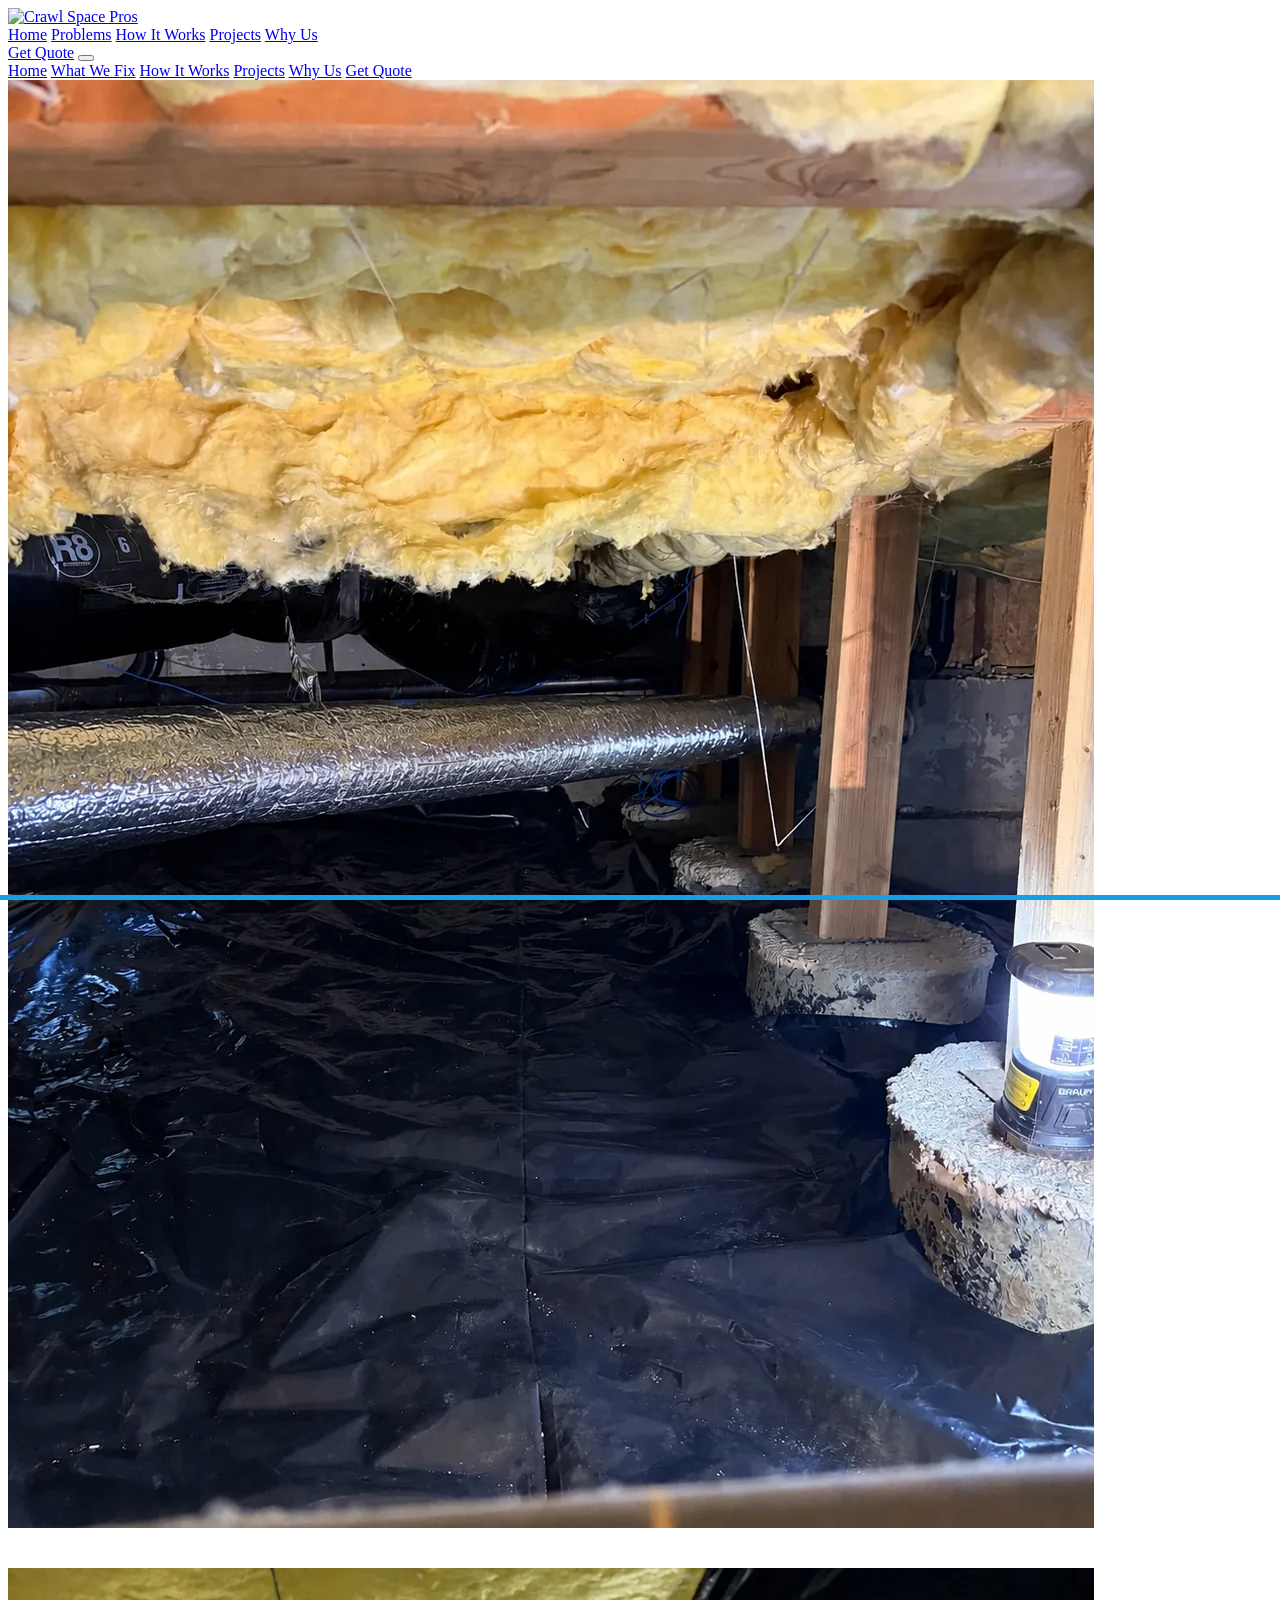
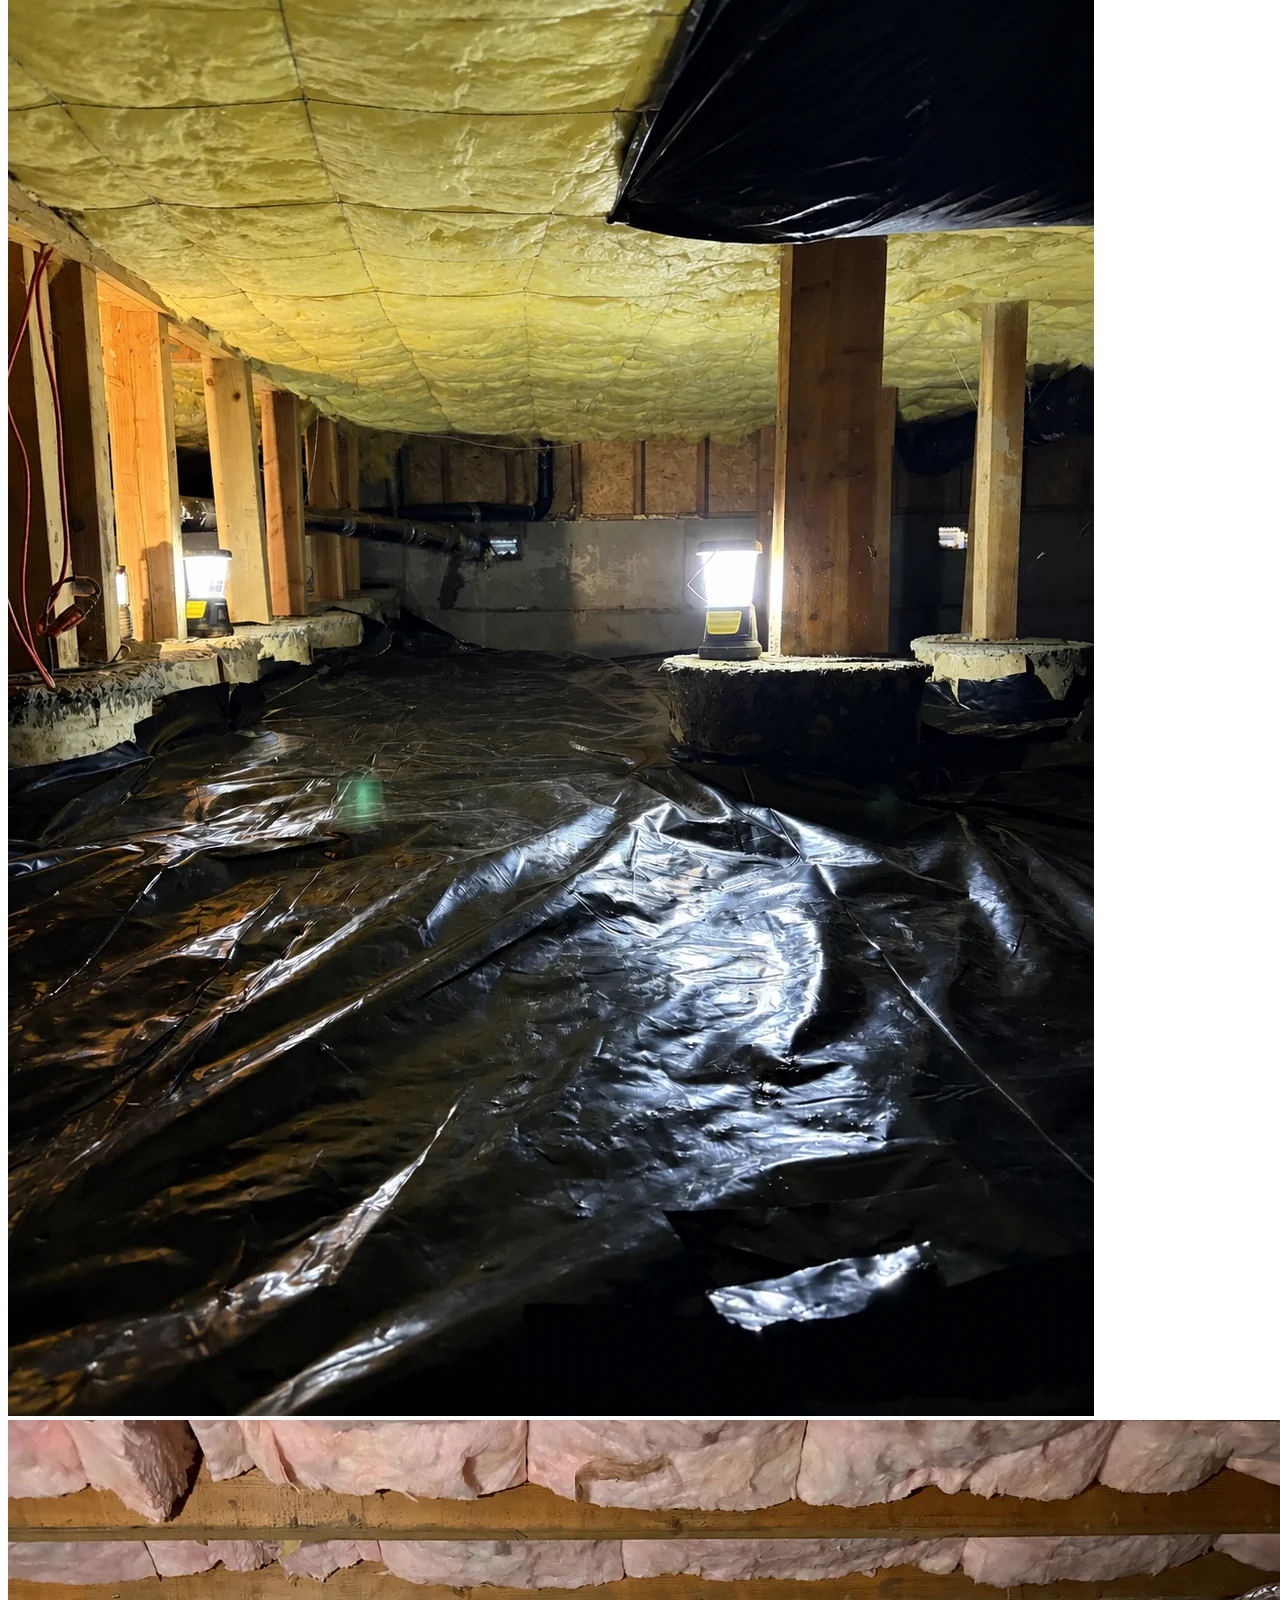
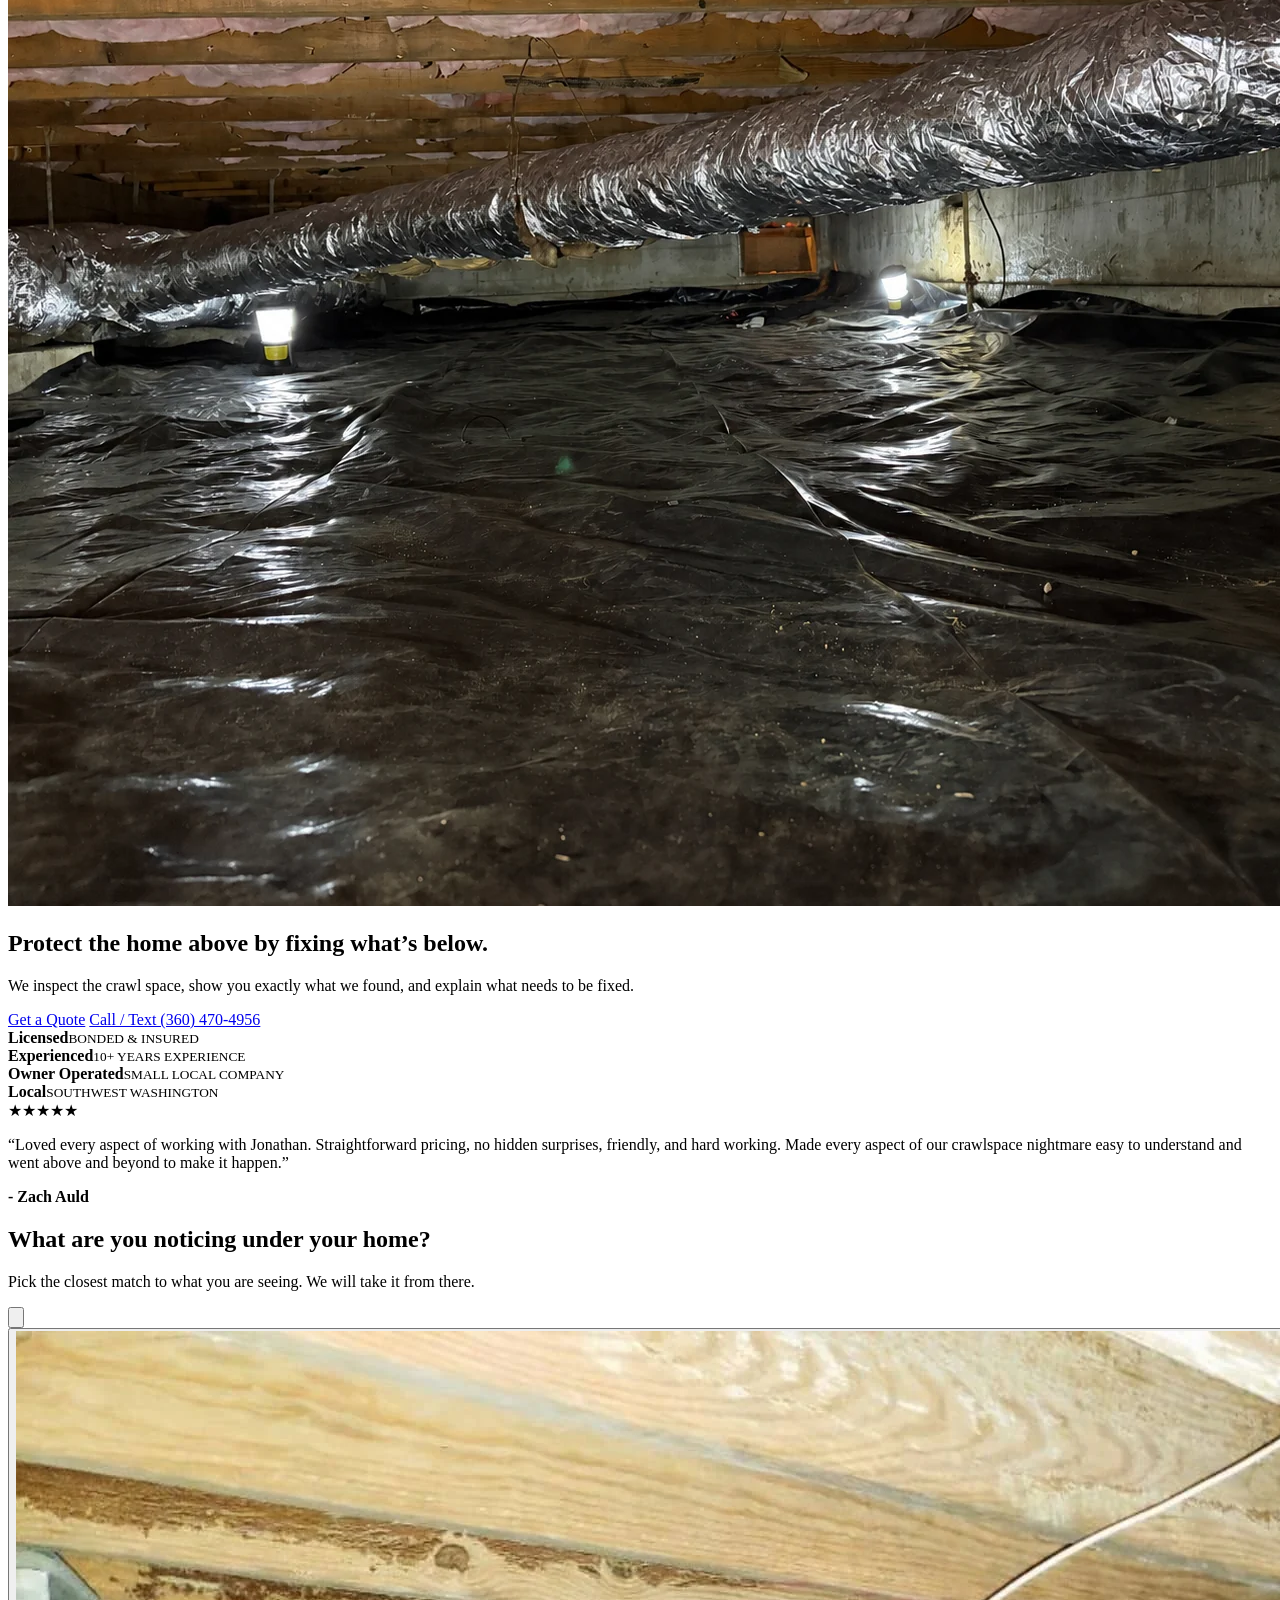
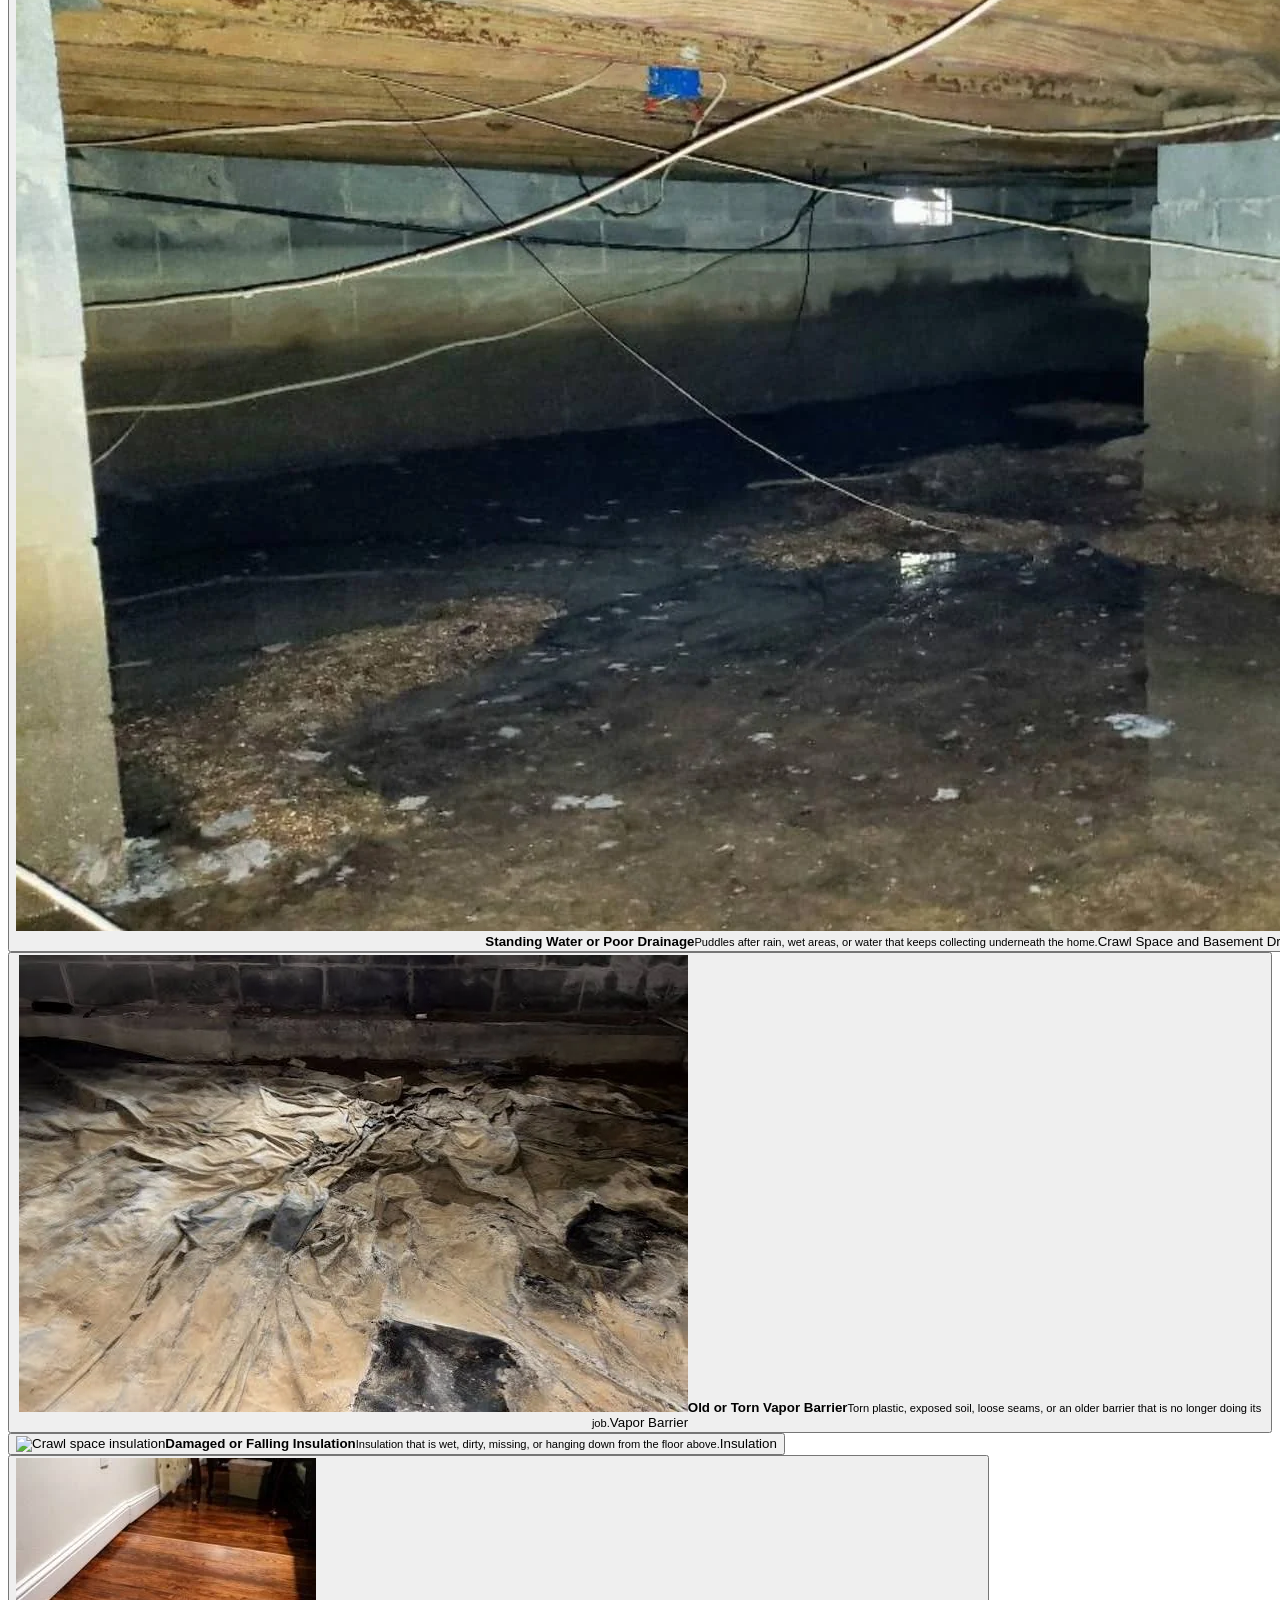
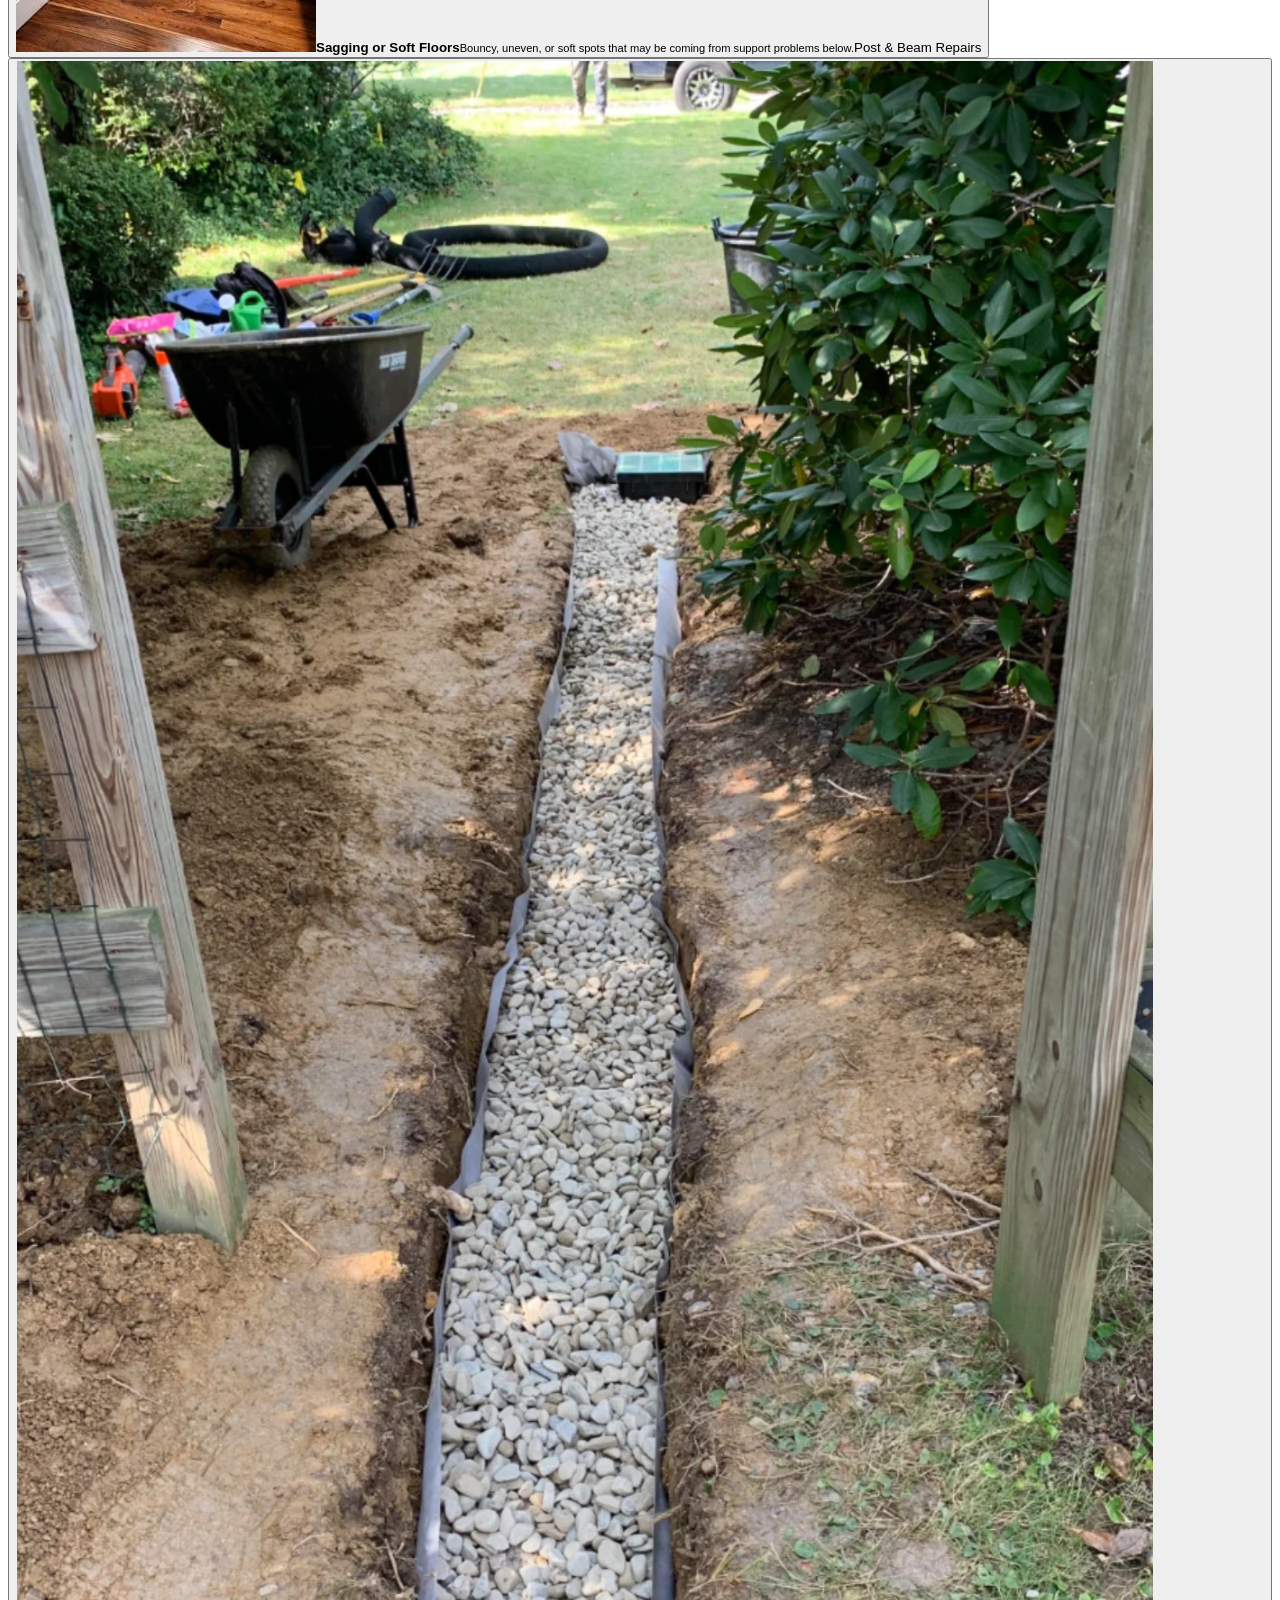
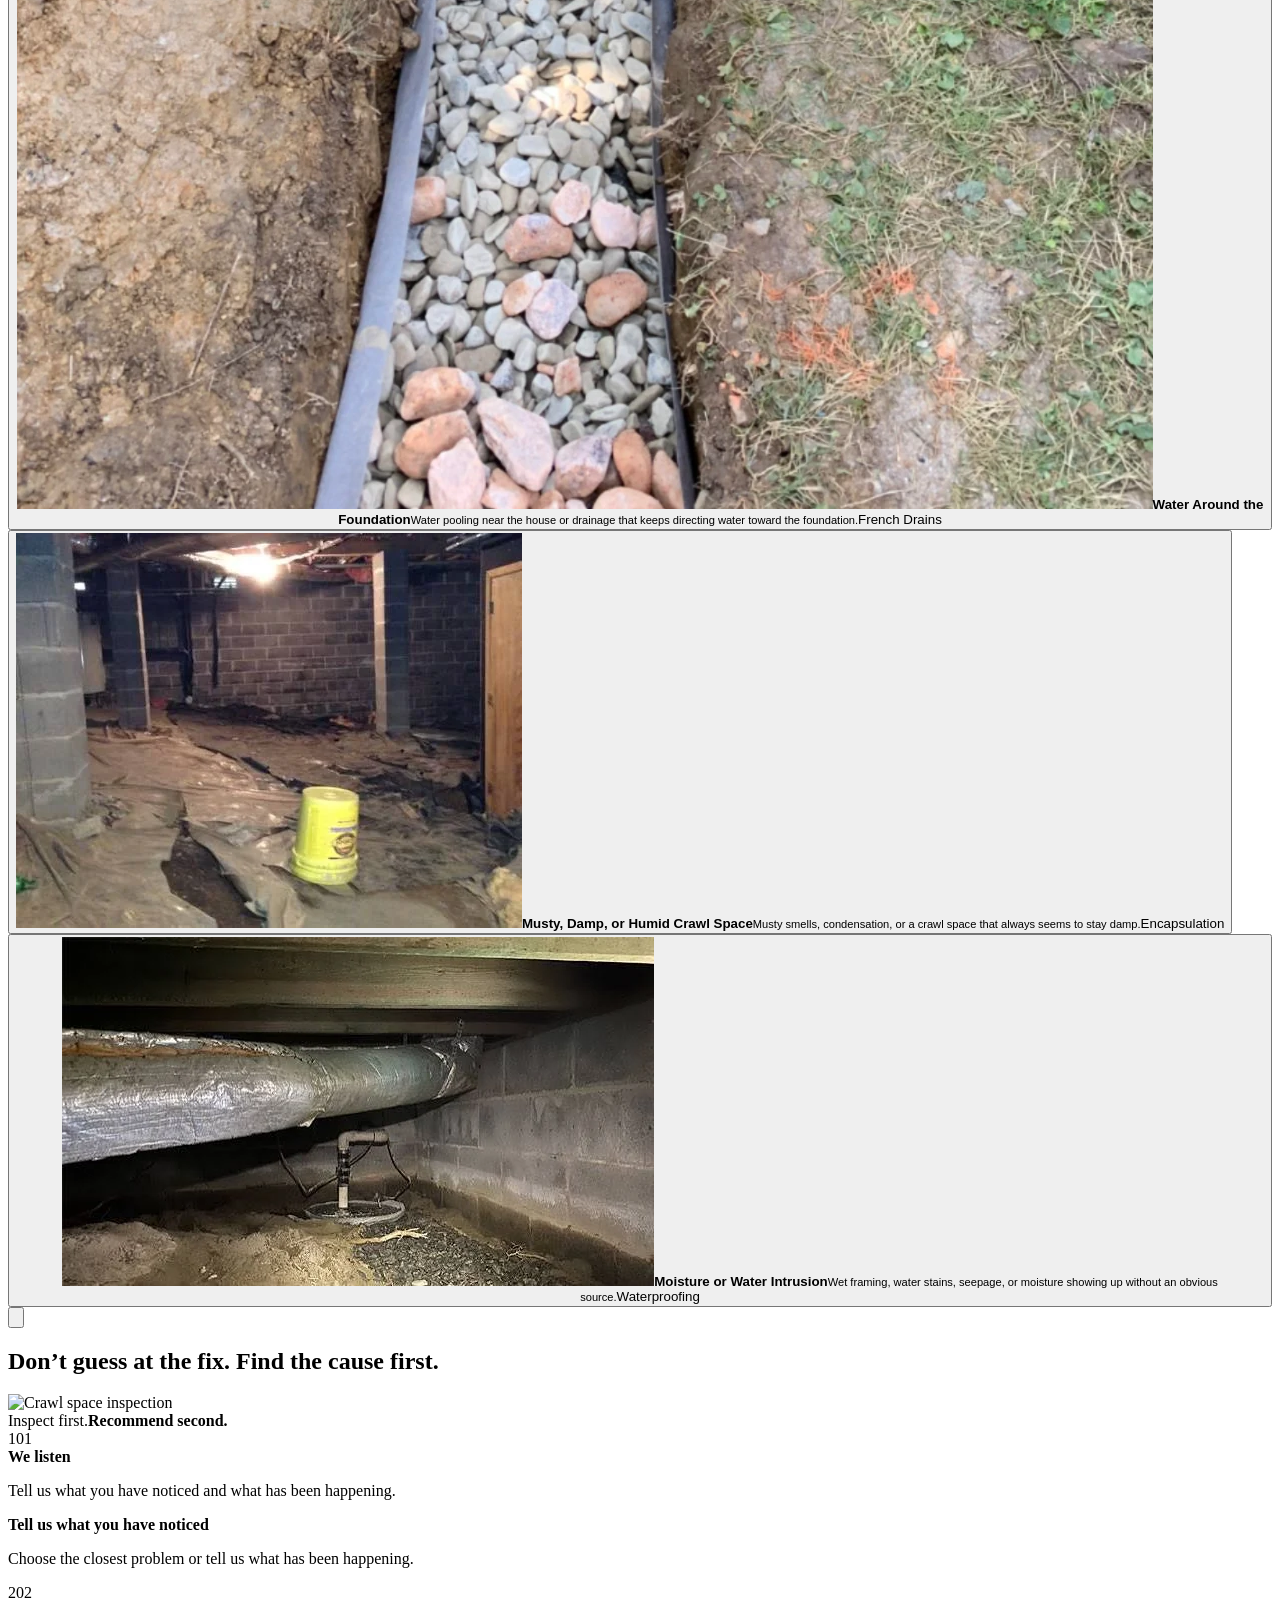
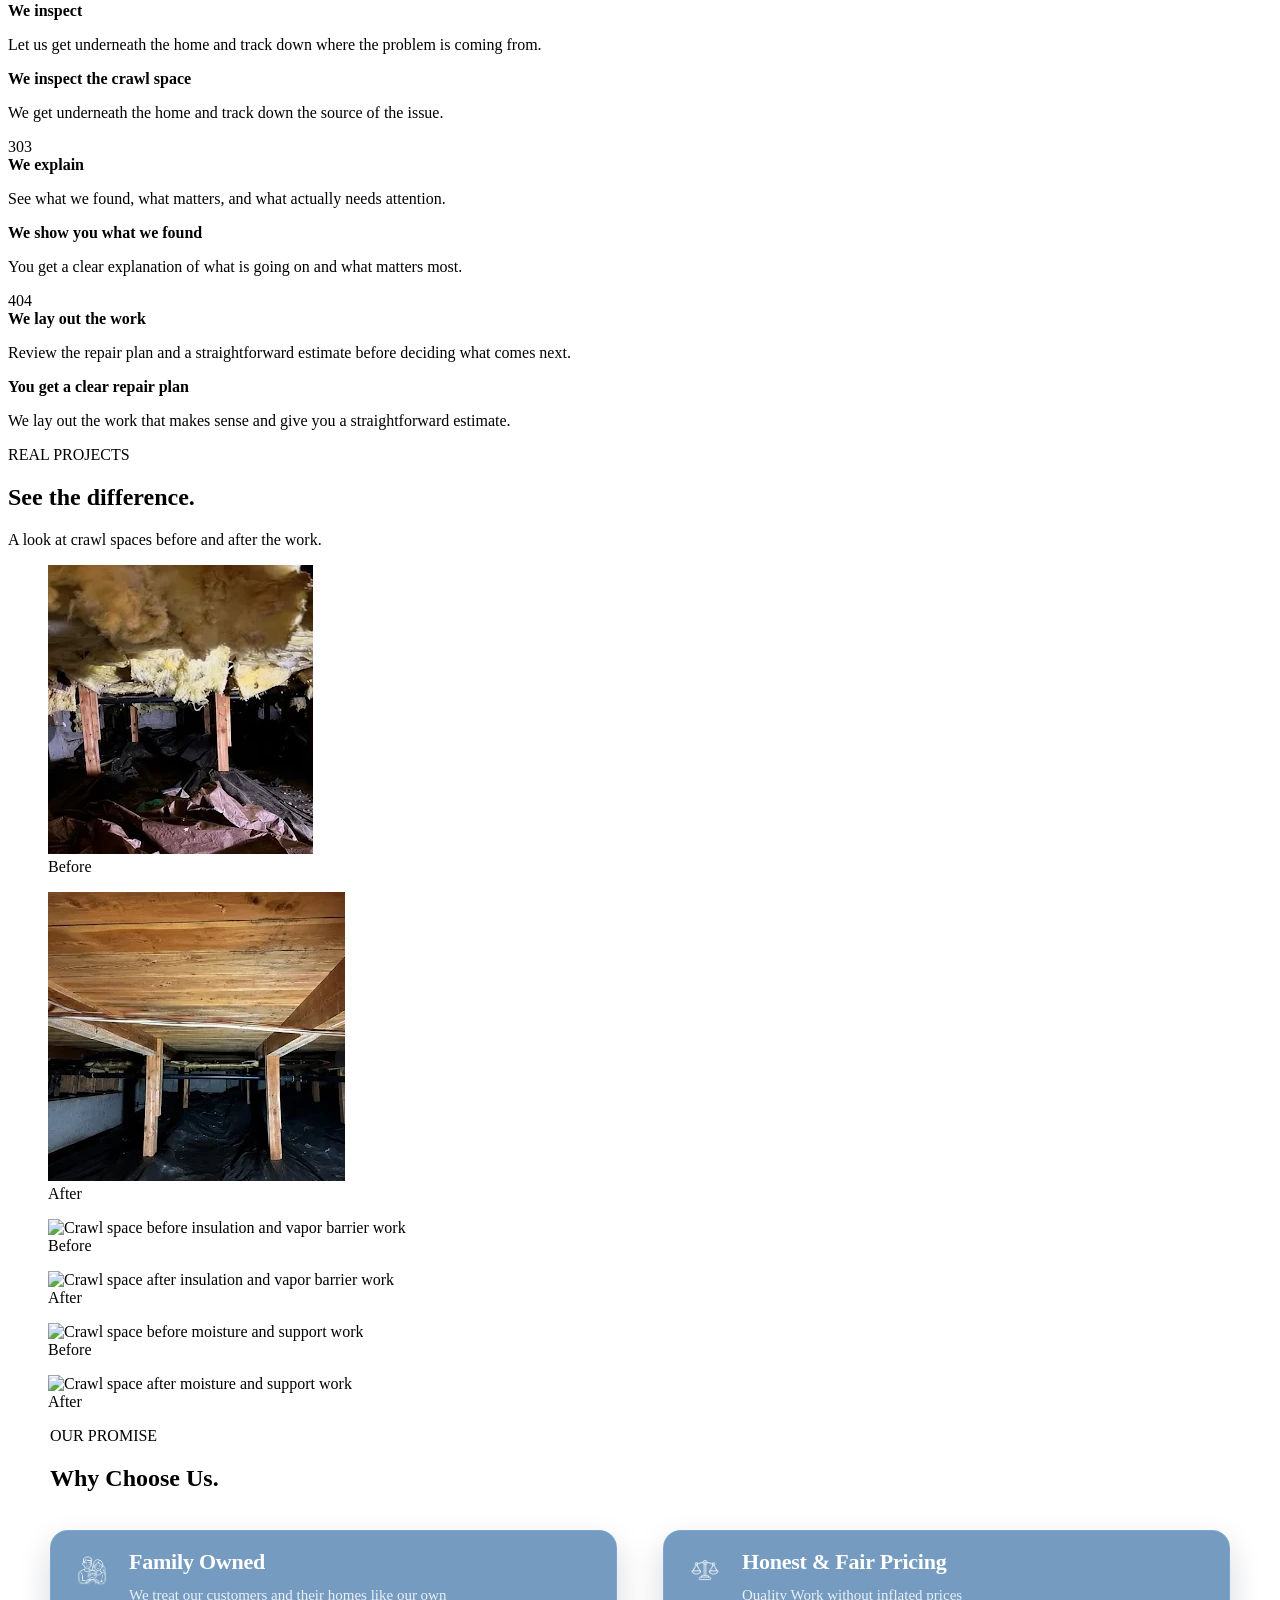
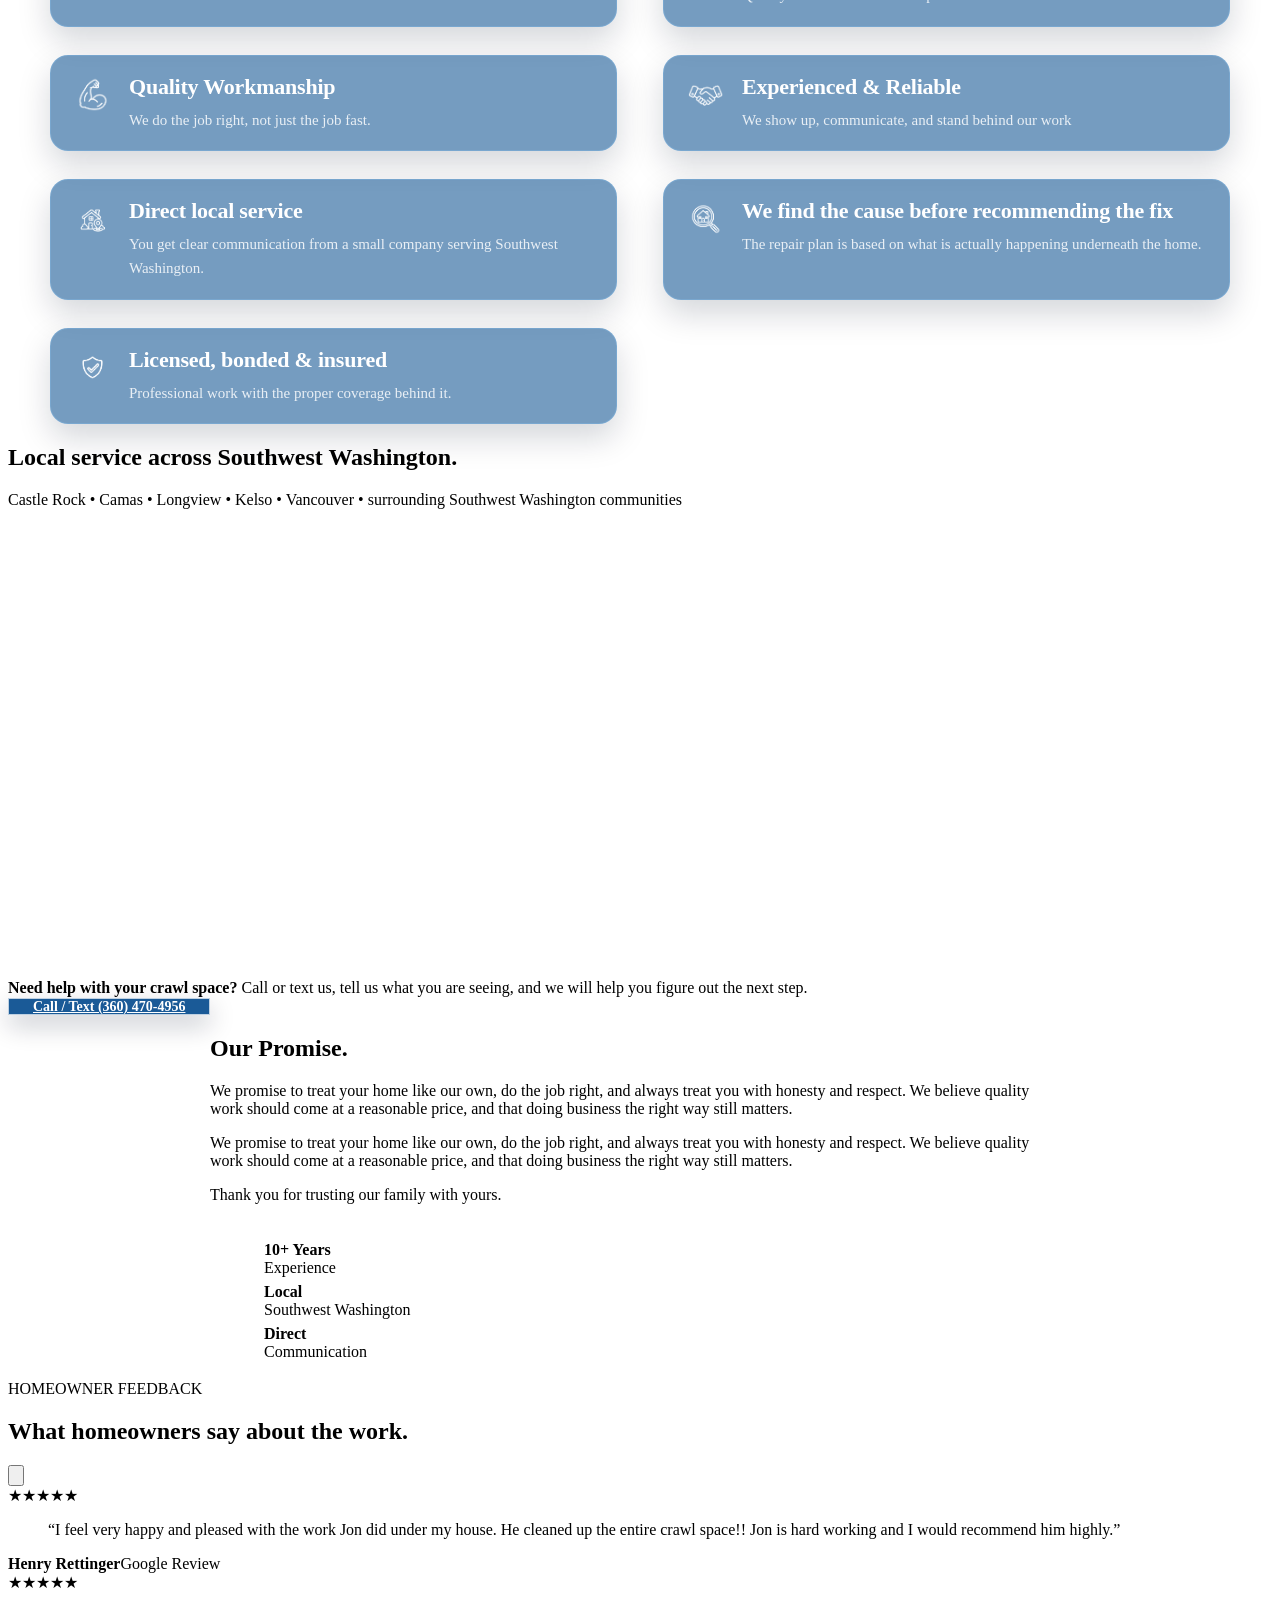
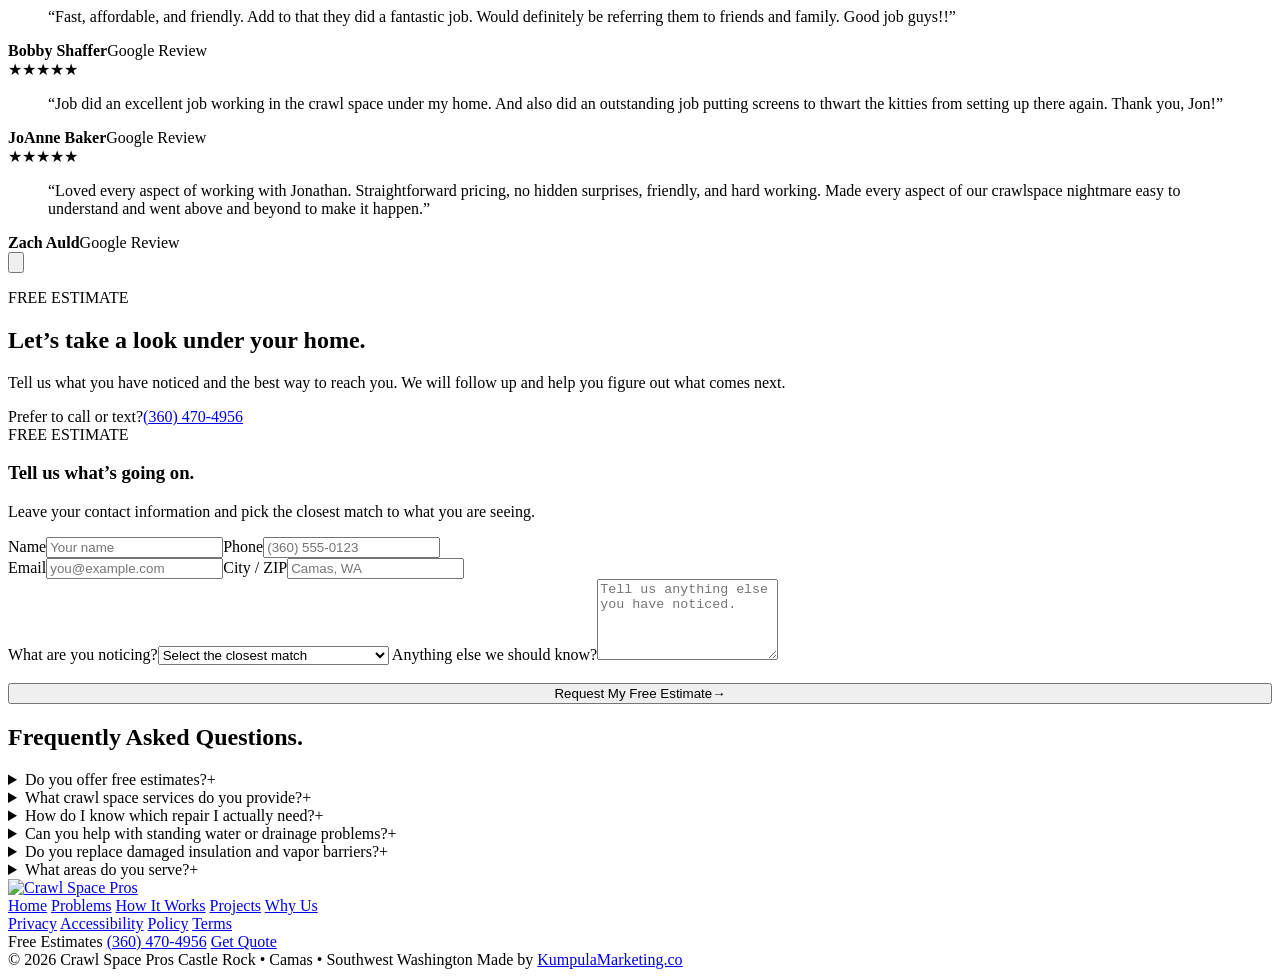
==== commit b5bd7189: "Add files via upload" ====
--- a/index.html
+++ b/index.html
@@ -148,8 +148,8 @@
     }
 
     #why-us .promise-reference-list .why-reference-item:nth-child(2) .promise-icon-img {
-      width: 34px !important;
-      height: 34px !important;
+      width: 38px !important;
+      height: 38px !important;
     }
 
     #why-us .promise-reference-list .why-reference-item:nth-child(3) .promise-icon-img {
@@ -246,7 +246,7 @@
       }
 
       #why-us .promise-reference-list .why-reference-item:nth-child(1) .promise-icon-img { width: 32px !important; height: 32px !important; }
-      #why-us .promise-reference-list .why-reference-item:nth-child(2) .promise-icon-img { width: 30px !important; height: 30px !important; }
+      #why-us .promise-reference-list .why-reference-item:nth-child(2) .promise-icon-img { width: 34px !important; height: 34px !important; }
       #why-us .promise-reference-list .why-reference-item:nth-child(3) .promise-icon-img { width: 32px !important; height: 32px !important; }
       #why-us .promise-reference-list .why-reference-item:nth-child(4) .promise-icon-img { width: 31px !important; height: 31px !important; }
       #why-us .promise-reference-list .why-reference-item:nth-child(5) .promise-icon-img { width: 29px !important; height: 29px !important; }
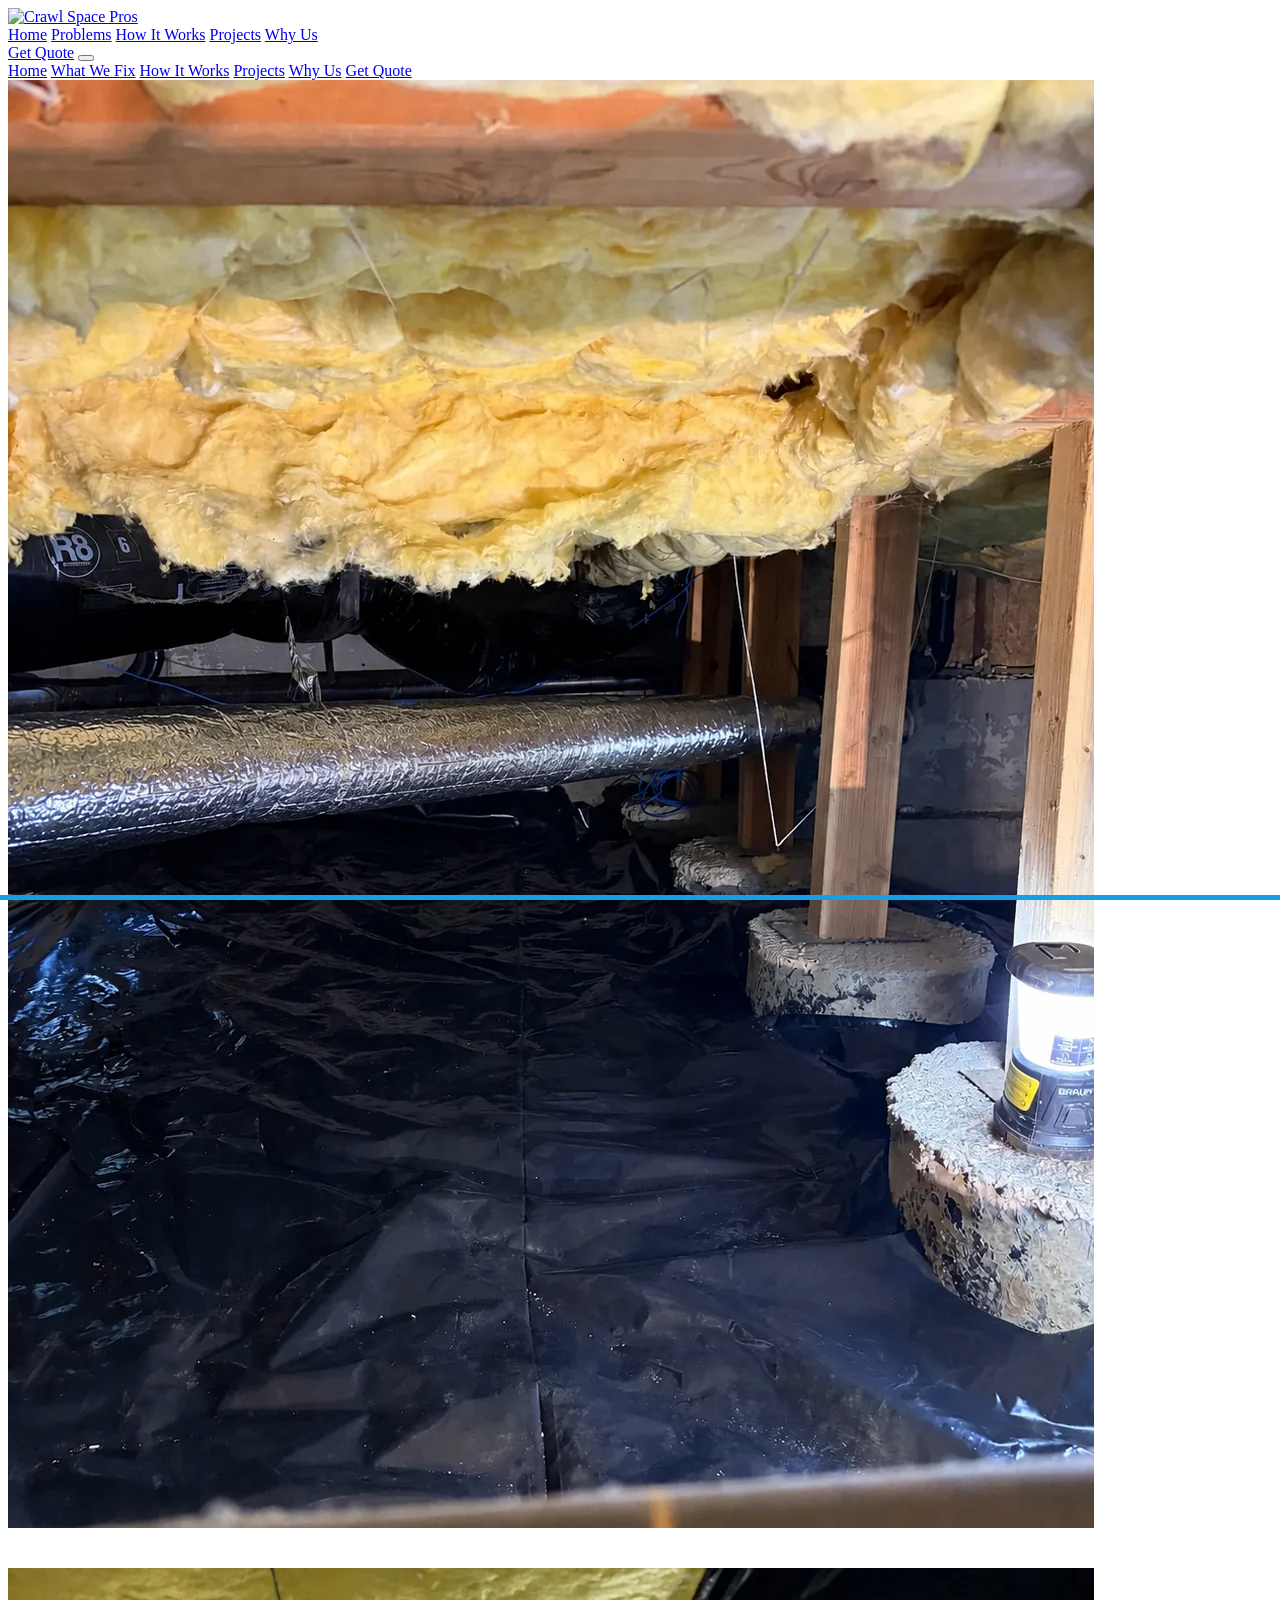
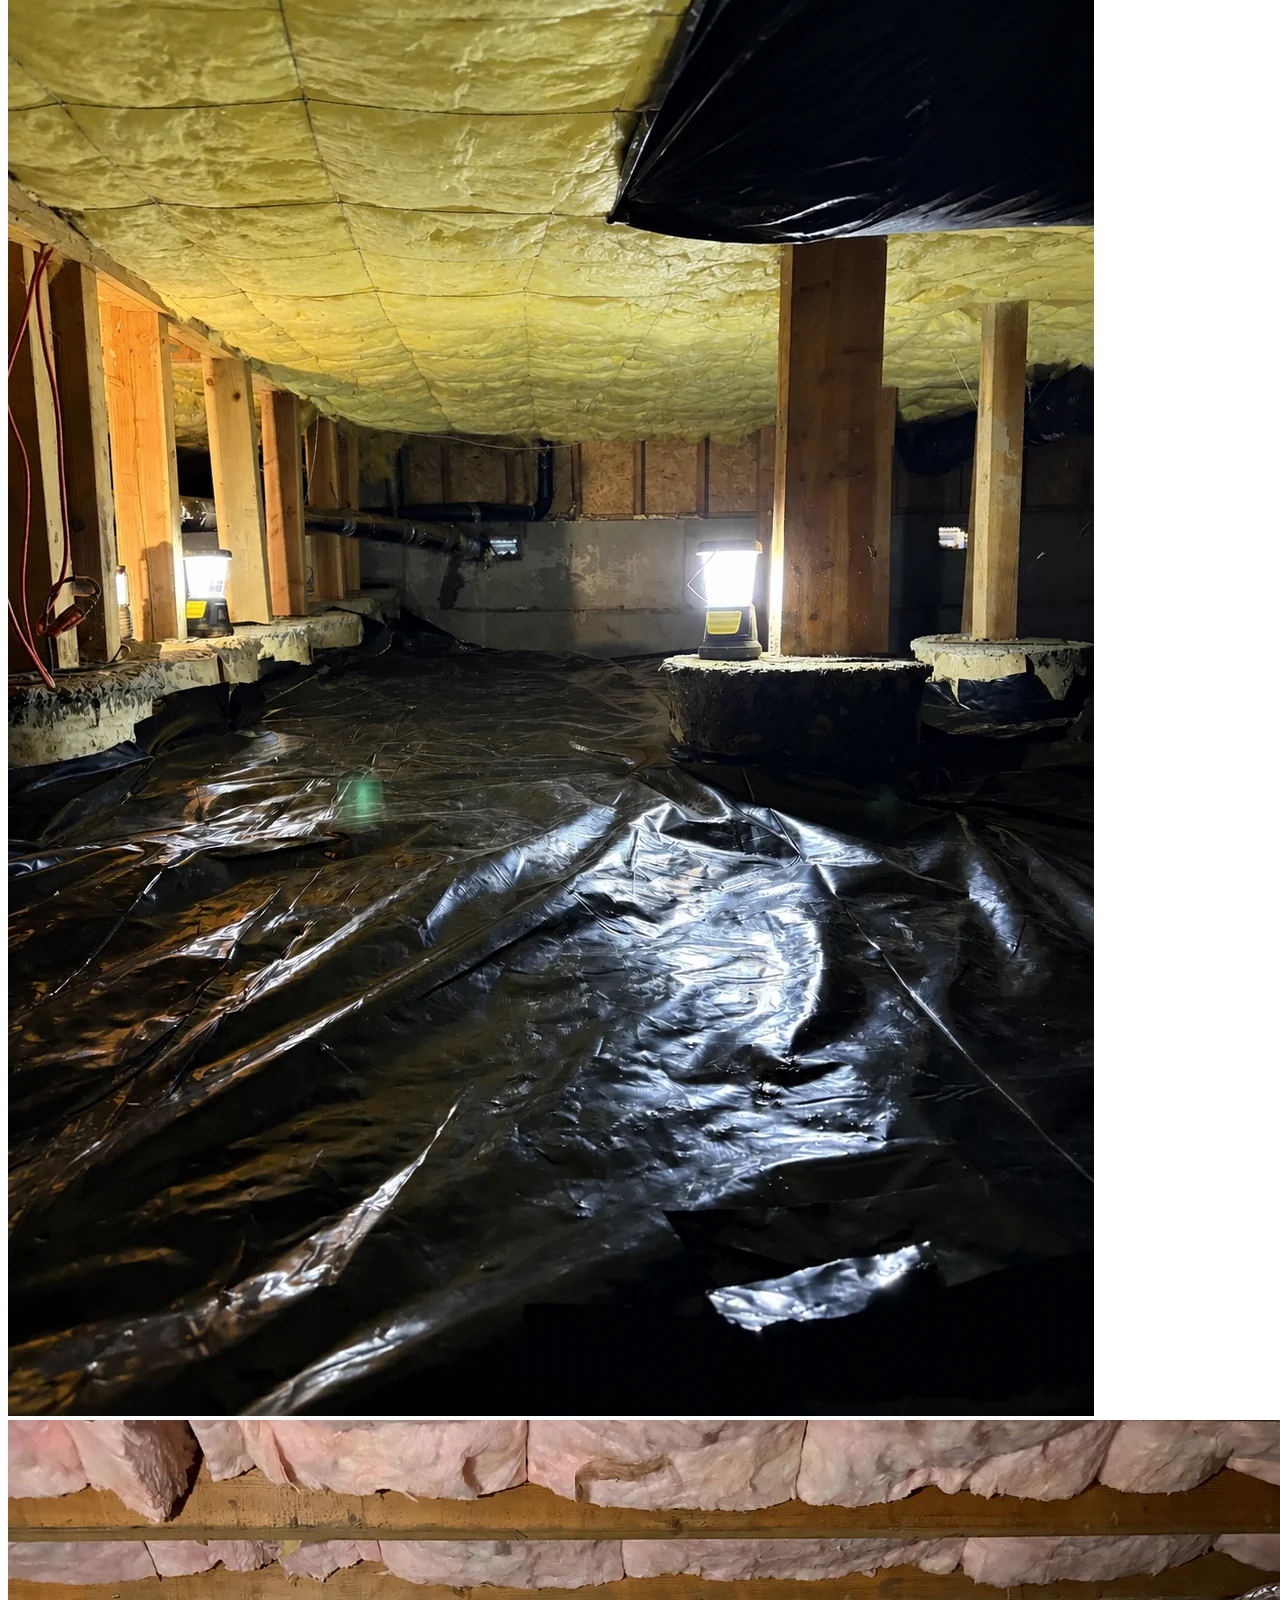
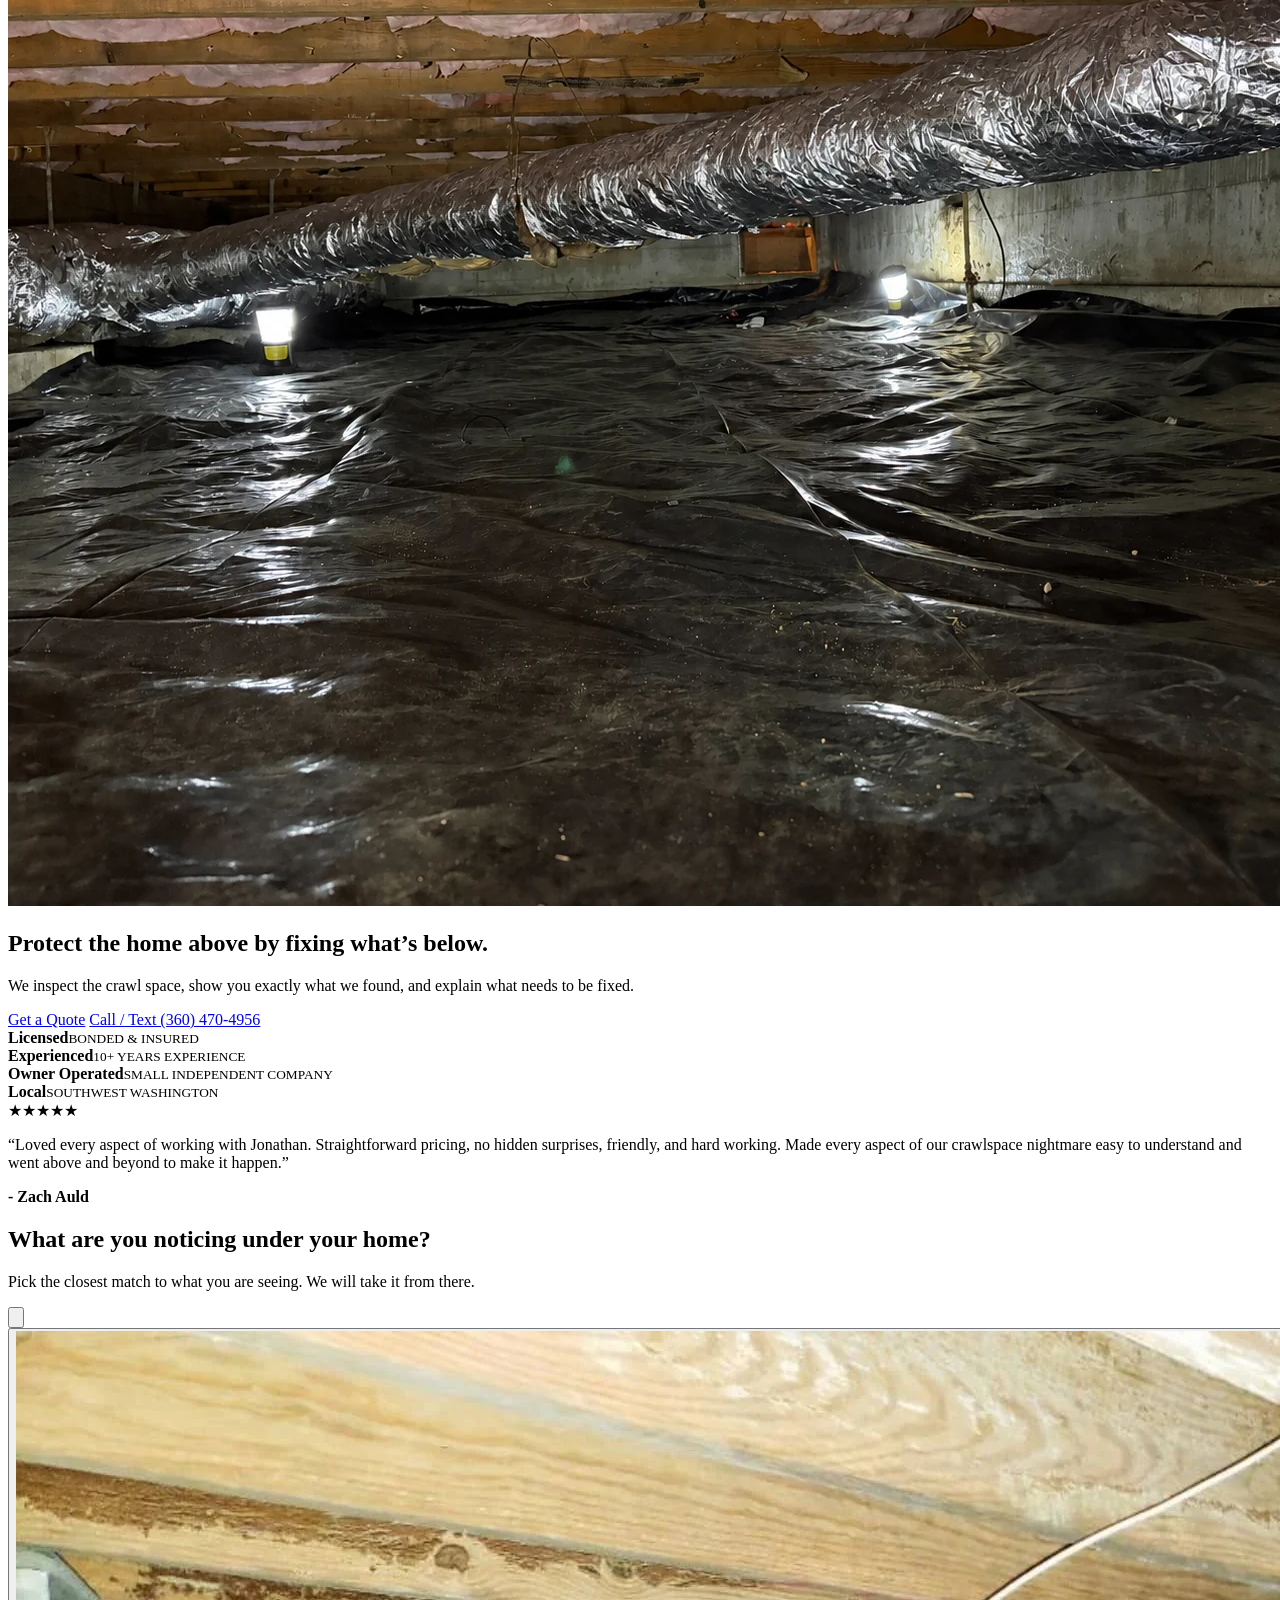
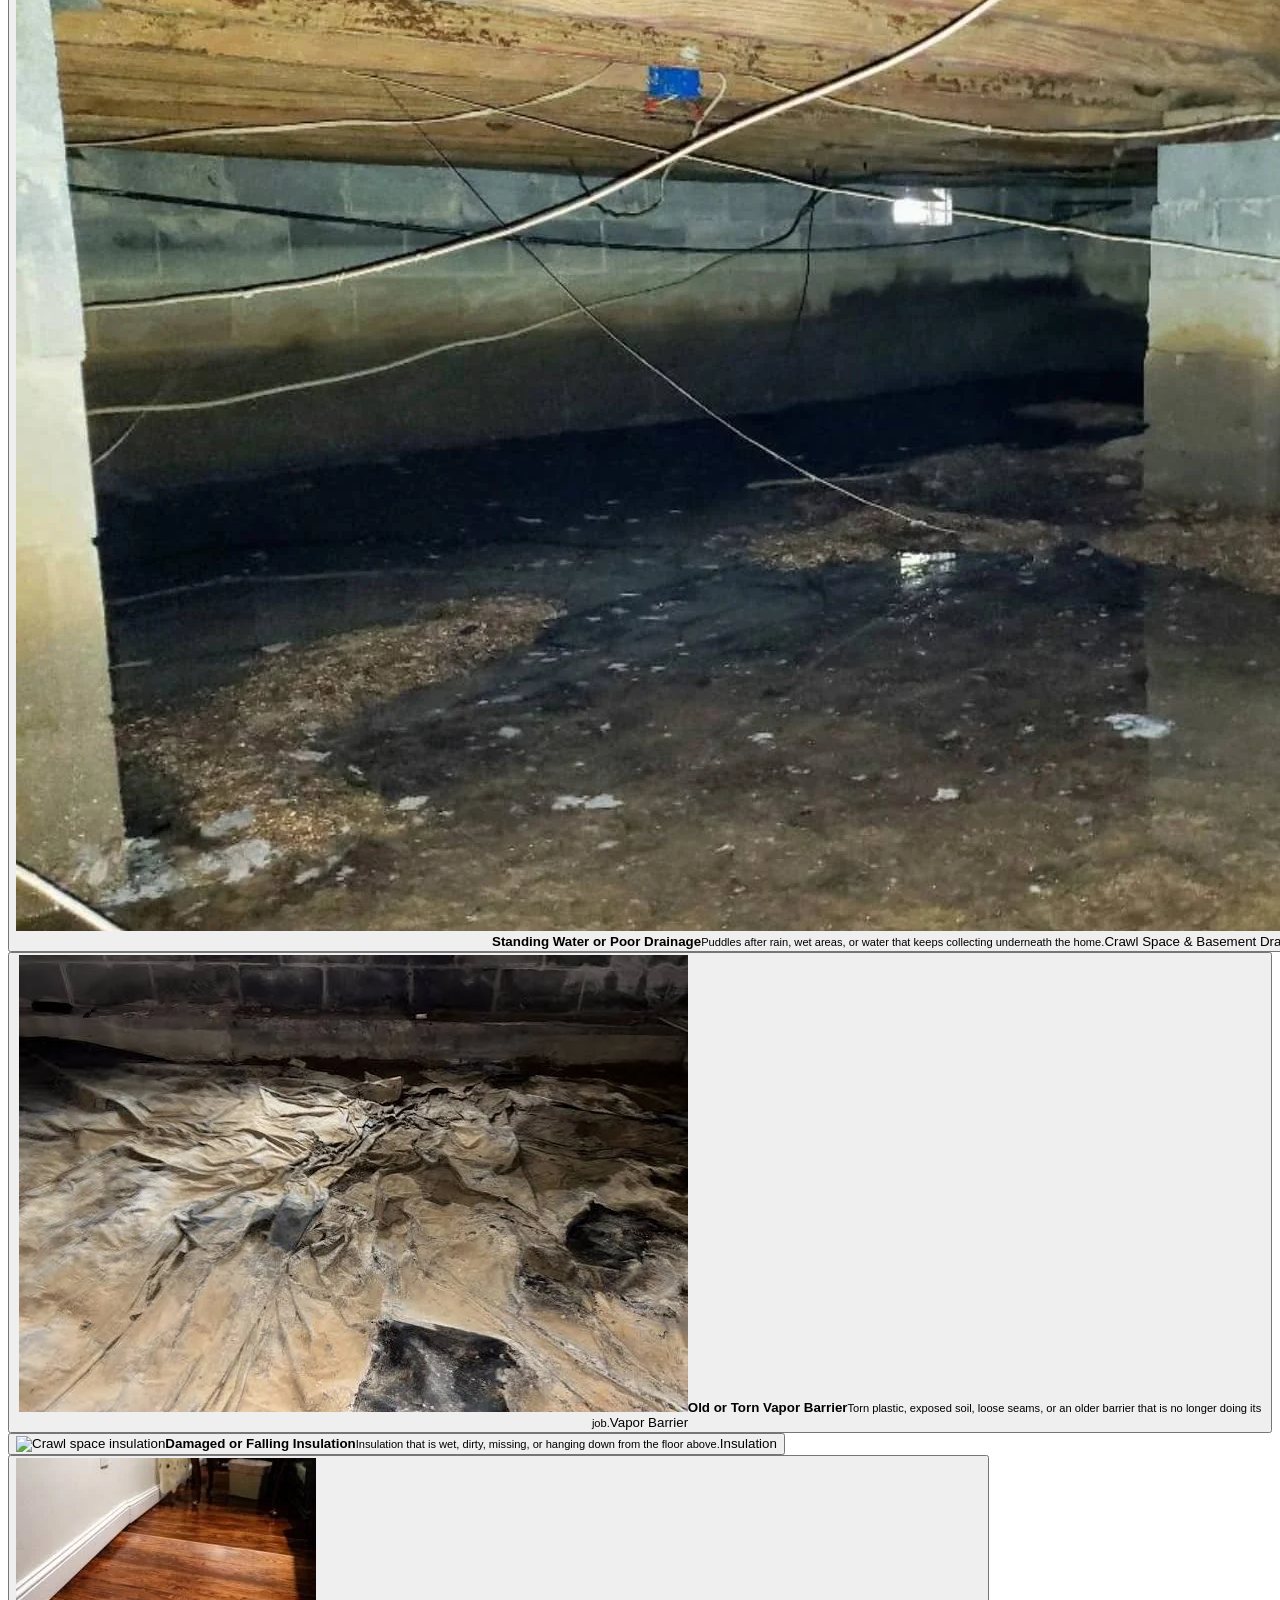
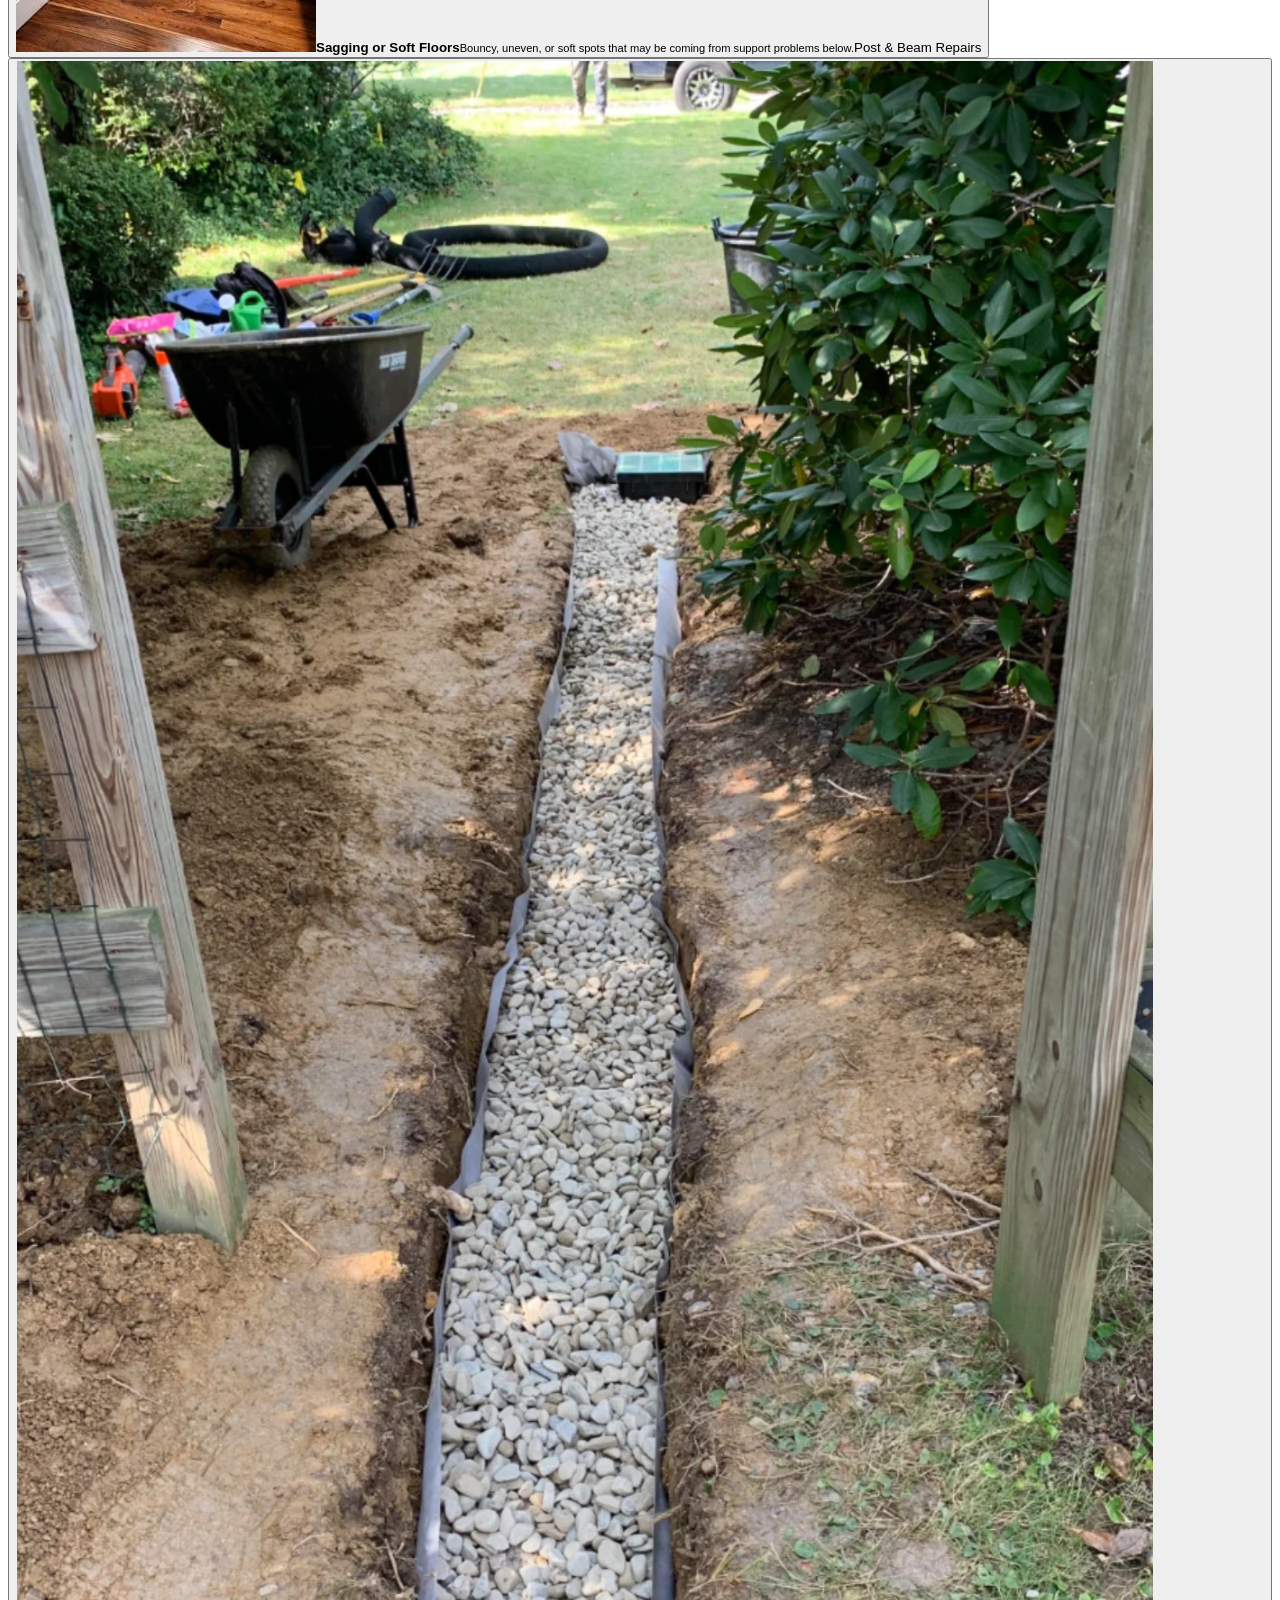
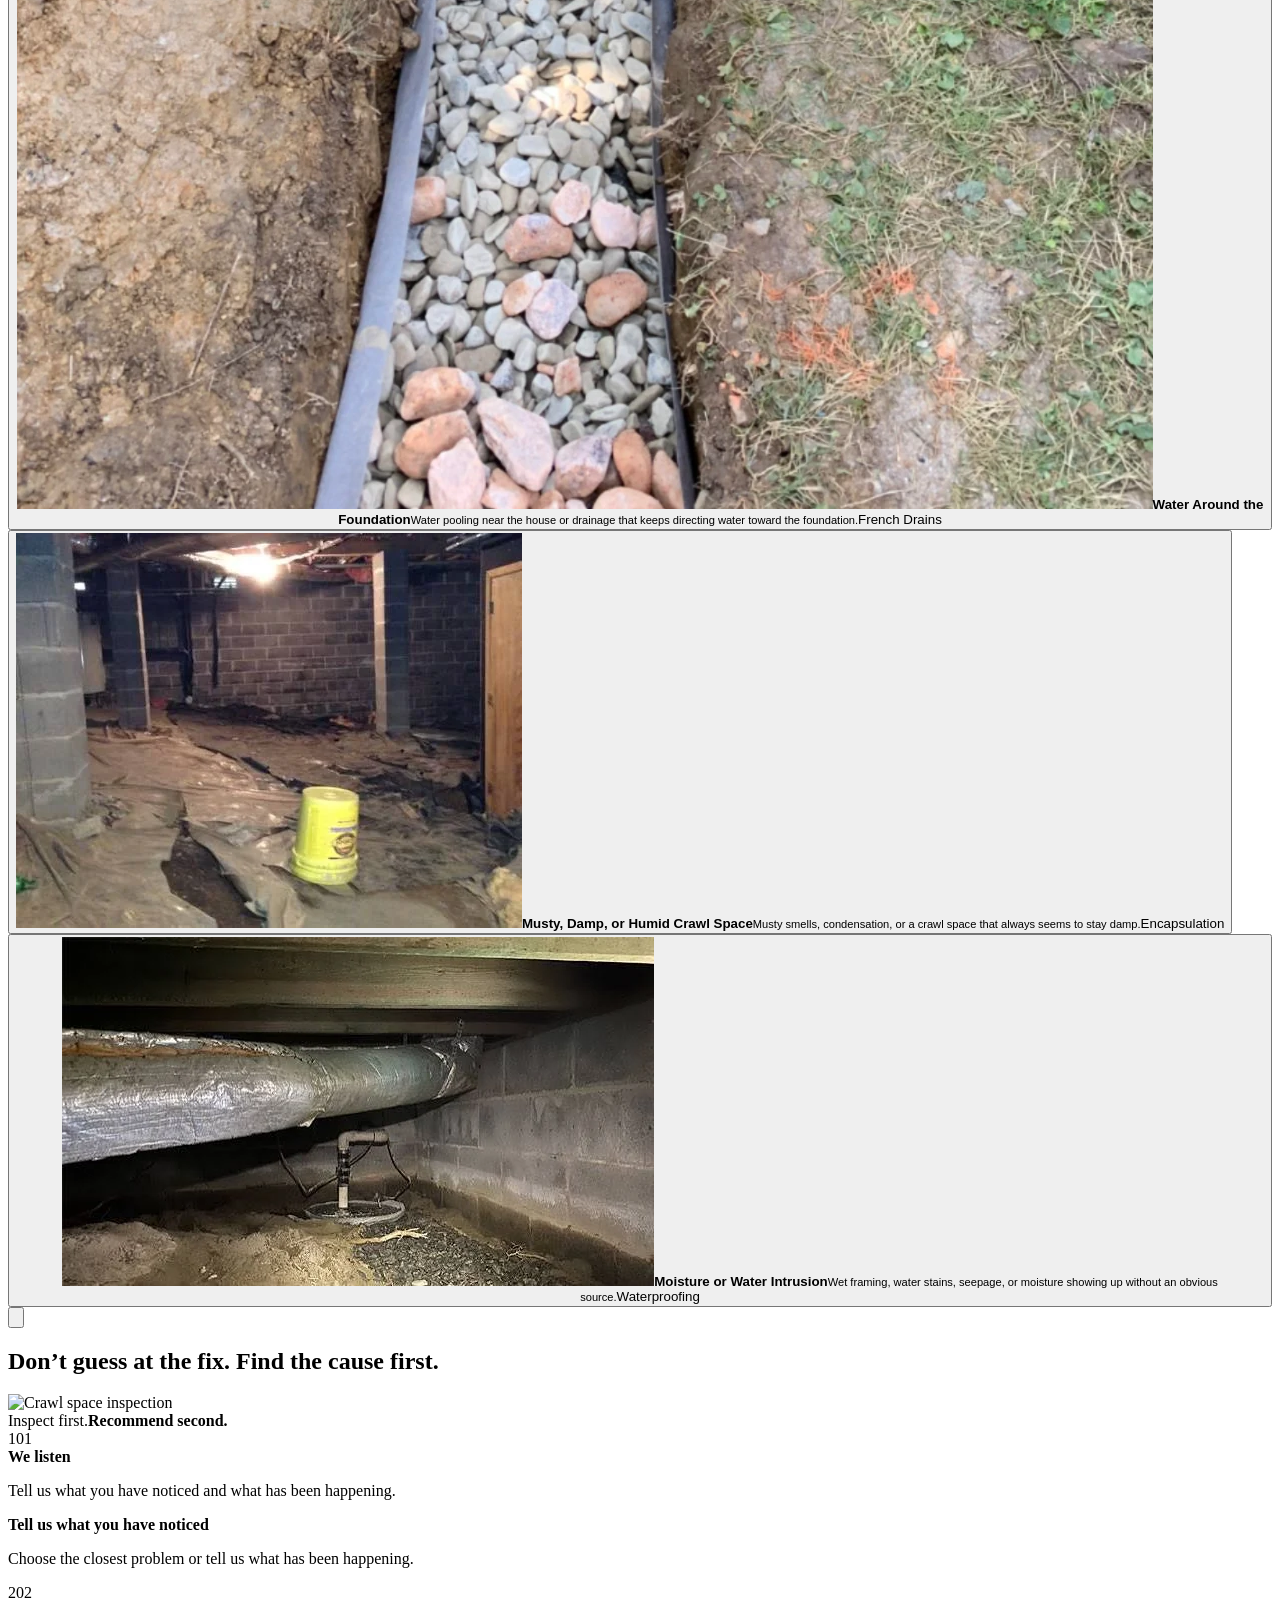
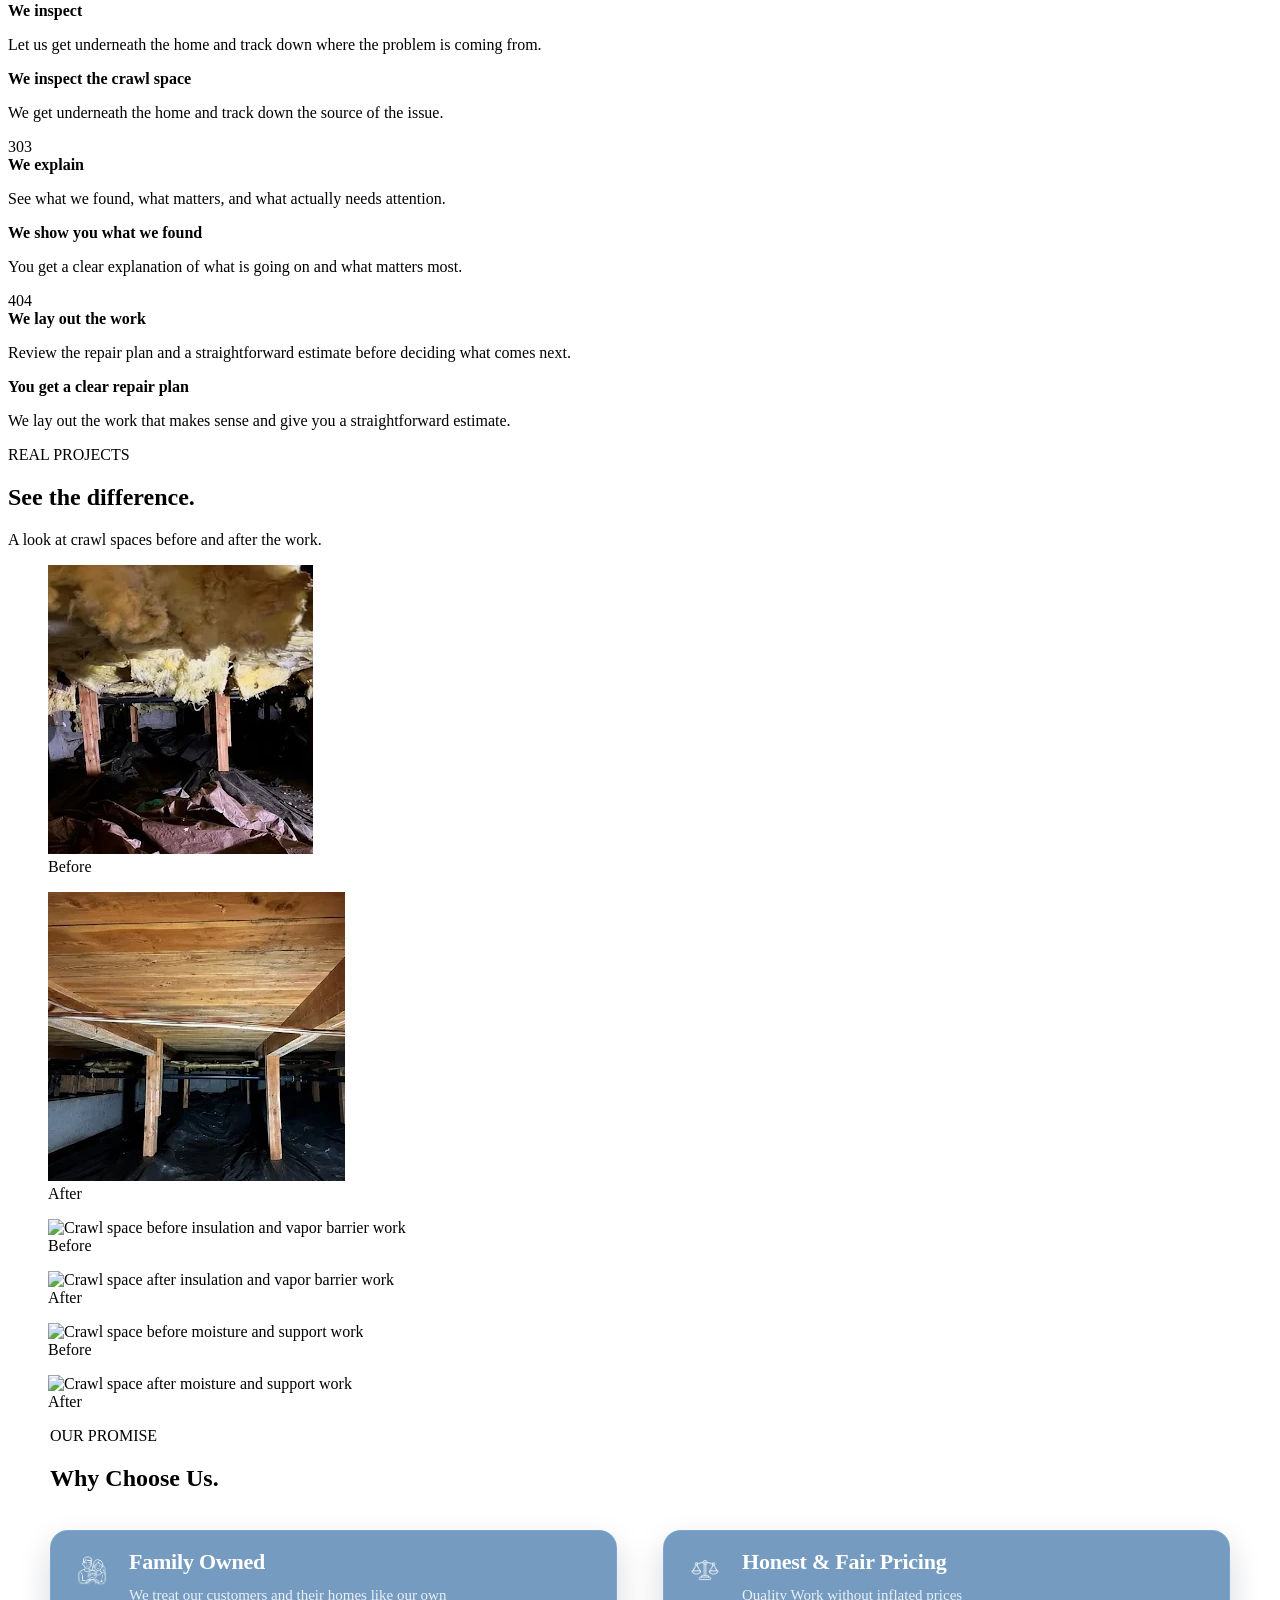
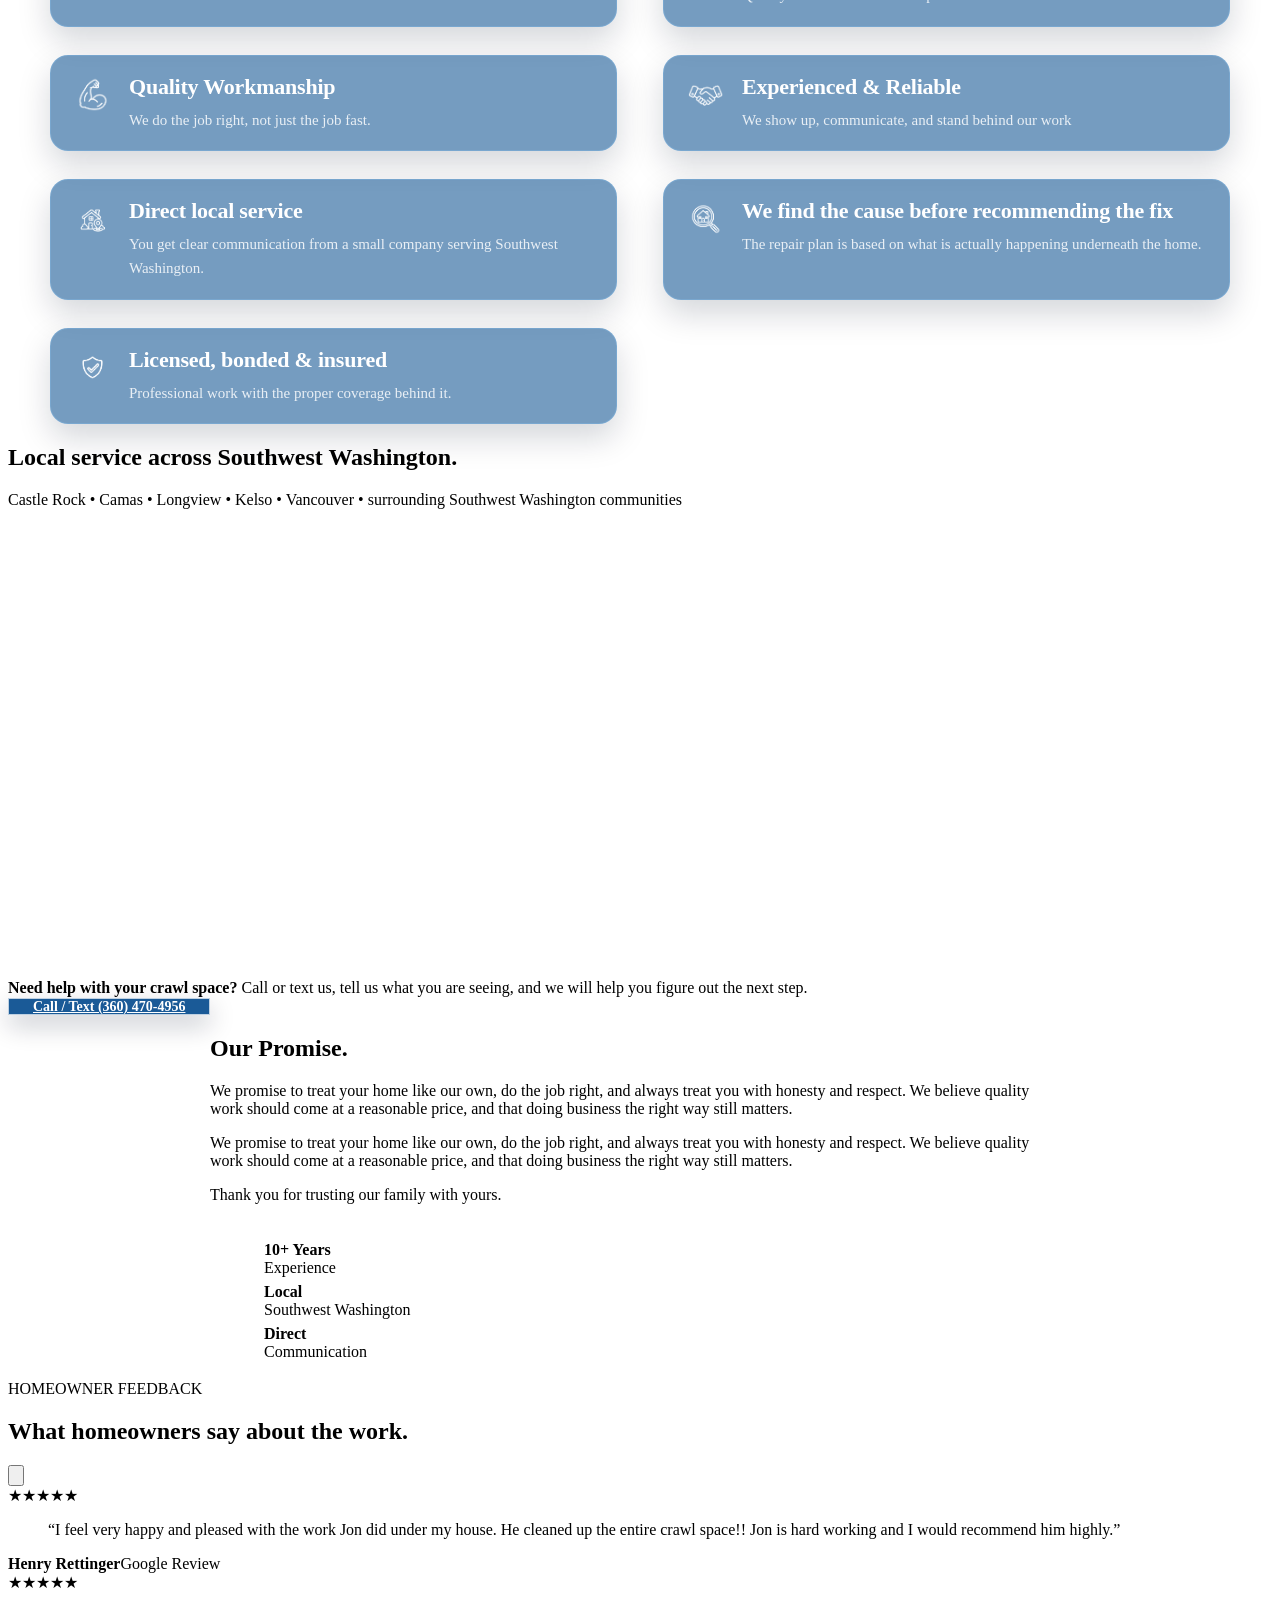
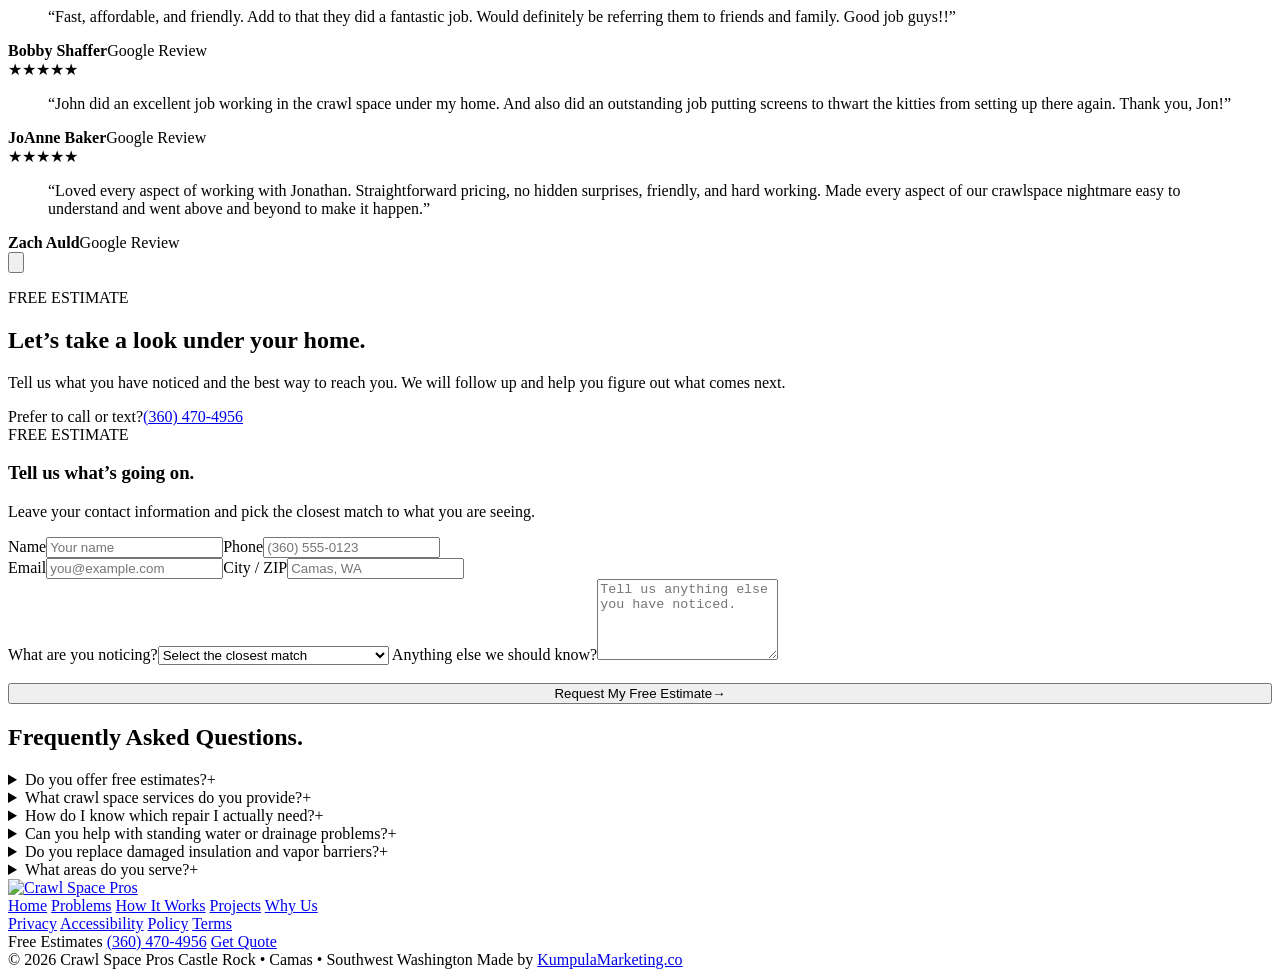
==== commit c7e6f33d: "Add files via upload" ====
--- a/index.html
+++ b/index.html
@@ -407,7 +407,7 @@
           <span class="trust-copy"><strong>Experienced</strong><small>10+ YEARS EXPERIENCE</small></span>
         </div>
         <div class="trust-item">
-          <span class="trust-copy"><strong>Owner Operated</strong><small>SMALL LOCAL COMPANY</small></span>
+          <span class="trust-copy"><strong>Owner Operated</strong><small>SMALL INDEPENDENT COMPANY</small></span>
         </div>
         <div class="trust-item">
           <span class="trust-copy"><strong>Local</strong><small>SOUTHWEST WASHINGTON</small></span>
@@ -434,7 +434,7 @@
         <div class="problem-carousel-shell">
           <button class="carousel-arrow carousel-arrow-prev" type="button" aria-label="Previous problem"><svg viewBox="0 0 24 24" aria-hidden="true"><path d="m15 18-6-6 6-6" fill="none" stroke="currentColor" stroke-width="2" stroke-linecap="round" stroke-linejoin="round"/></svg></button>
           <div class="problem-carousel" id="problemCarousel" aria-label="Crawl space problem selector">
-            <button class="problem-card problem-card-v2" type="button" data-problem="Standing Water or Poor Drainage" aria-pressed="false"><span class="problem-card-media"><img src="problem-drainage.webp" alt="Crawl space drainage problem" loading="lazy"><span class="problem-card-wedge" aria-hidden="true"></span></span><span class="problem-card-strip" aria-hidden="true"></span><span class="problem-card-body"><strong>Standing Water or Poor Drainage</strong><small>Puddles after rain, wet areas, or water that keeps collecting underneath the home.</small><span class="problem-service-line">Crawl Space and Basement Drain System</span></span></button>
+            <button class="problem-card problem-card-v2" type="button" data-problem="Standing Water or Poor Drainage" aria-pressed="false"><span class="problem-card-media"><img src="problem-drainage.webp" alt="Crawl space drainage problem" loading="lazy"><span class="problem-card-wedge" aria-hidden="true"></span></span><span class="problem-card-strip" aria-hidden="true"></span><span class="problem-card-body"><strong>Standing Water or Poor Drainage</strong><small>Puddles after rain, wet areas, or water that keeps collecting underneath the home.</small><span class="problem-service-line">Crawl Space &amp; Basement Drain System</span></span></button>
             <button class="problem-card problem-card-v2" type="button" data-problem="Old, Torn, or Missing Vapor Barrier" aria-pressed="false"><span class="problem-card-media"><img src="problem-vapor.webp" alt="Crawl space vapor barrier" loading="lazy"><span class="problem-card-wedge" aria-hidden="true"></span></span><span class="problem-card-strip" aria-hidden="true"></span><span class="problem-card-body"><strong>Old or Torn Vapor Barrier</strong><small>Torn plastic, exposed soil, loose seams, or an older barrier that is no longer doing its job.</small><span class="problem-service-line">Vapor Barrier</span></span></button>
             <button class="problem-card problem-card-v2" type="button" data-problem="Damaged or Falling Insulation" aria-pressed="false"><span class="problem-card-media"><img src="https://cdn.jsdelivr.net/gh/policypal1/crawlspace@76bbd0d19aaac5956c4bb5dbecc7d00f383407ba/problem-insulation.webp" alt="Crawl space insulation" loading="lazy"><span class="problem-card-wedge" aria-hidden="true"></span></span><span class="problem-card-strip" aria-hidden="true"></span><span class="problem-card-body"><strong>Damaged or Falling Insulation</strong><small>Insulation that is wet, dirty, missing, or hanging down from the floor above.</small><span class="problem-service-line">Insulation</span></span></button>
             <button class="problem-card problem-card-v2" type="button" data-problem="Sagging, Soft, or Uneven Floors" aria-pressed="false"><span class="problem-card-media"><img src="problem-structural.webp" alt="Crawl space structural support" loading="lazy"><span class="problem-card-wedge" aria-hidden="true"></span></span><span class="problem-card-strip" aria-hidden="true"></span><span class="problem-card-body"><strong>Sagging or Soft Floors</strong><small>Bouncy, uneven, or soft spots that may be coming from support problems below.</small><span class="problem-service-line">Post &amp; Beam Repairs</span></span></button>
@@ -667,7 +667,7 @@
           <div class="reviews-grid" id="reviewsScroller">
             <article class="review-card"><div class="review-stars" aria-label="5 out of 5 stars">★★★★★</div><blockquote>“I feel very happy and pleased with the work Jon did under my house. He cleaned up the entire crawl space!! Jon is hard working and I would recommend him highly.”</blockquote><footer><strong>Henry Rettinger</strong><span>Google Review</span></footer></article>
             <article class="review-card"><div class="review-stars" aria-label="5 out of 5 stars">★★★★★</div><blockquote>“Fast, affordable, and friendly. Add to that they did a fantastic job. Would definitely be referring them to friends and family. Good job guys!!”</blockquote><footer><strong>Bobby Shaffer</strong><span>Google Review</span></footer></article>
-            <article class="review-card"><div class="review-stars" aria-label="5 out of 5 stars">★★★★★</div><blockquote>“Job did an excellent job working in the crawl space under my home. And also did an outstanding job putting screens to thwart the kitties from setting up there again. Thank you, Jon!”</blockquote><footer><strong>JoAnne Baker</strong><span>Google Review</span></footer></article>
+            <article class="review-card"><div class="review-stars" aria-label="5 out of 5 stars">★★★★★</div><blockquote>“John did an excellent job working in the crawl space under my home. And also did an outstanding job putting screens to thwart the kitties from setting up there again. Thank you, Jon!”</blockquote><footer><strong>JoAnne Baker</strong><span>Google Review</span></footer></article>
             <article class="review-card"><div class="review-stars" aria-label="5 out of 5 stars">★★★★★</div><blockquote>“Loved every aspect of working with Jonathan. Straightforward pricing, no hidden surprises, friendly, and hard working. Made every aspect of our crawlspace nightmare easy to understand and went above and beyond to make it happen.”</blockquote><footer><strong>Zach Auld</strong><span>Google Review</span></footer></article>
           </div>
           <button class="reviews-arrow reviews-arrow-next" type="button" aria-label="Next reviews"><svg viewBox="0 0 24 24" aria-hidden="true"><path d="m9 6 6 6-6 6" fill="none" stroke="currentColor" stroke-width="2" stroke-linecap="round" stroke-linejoin="round"/></svg></button>
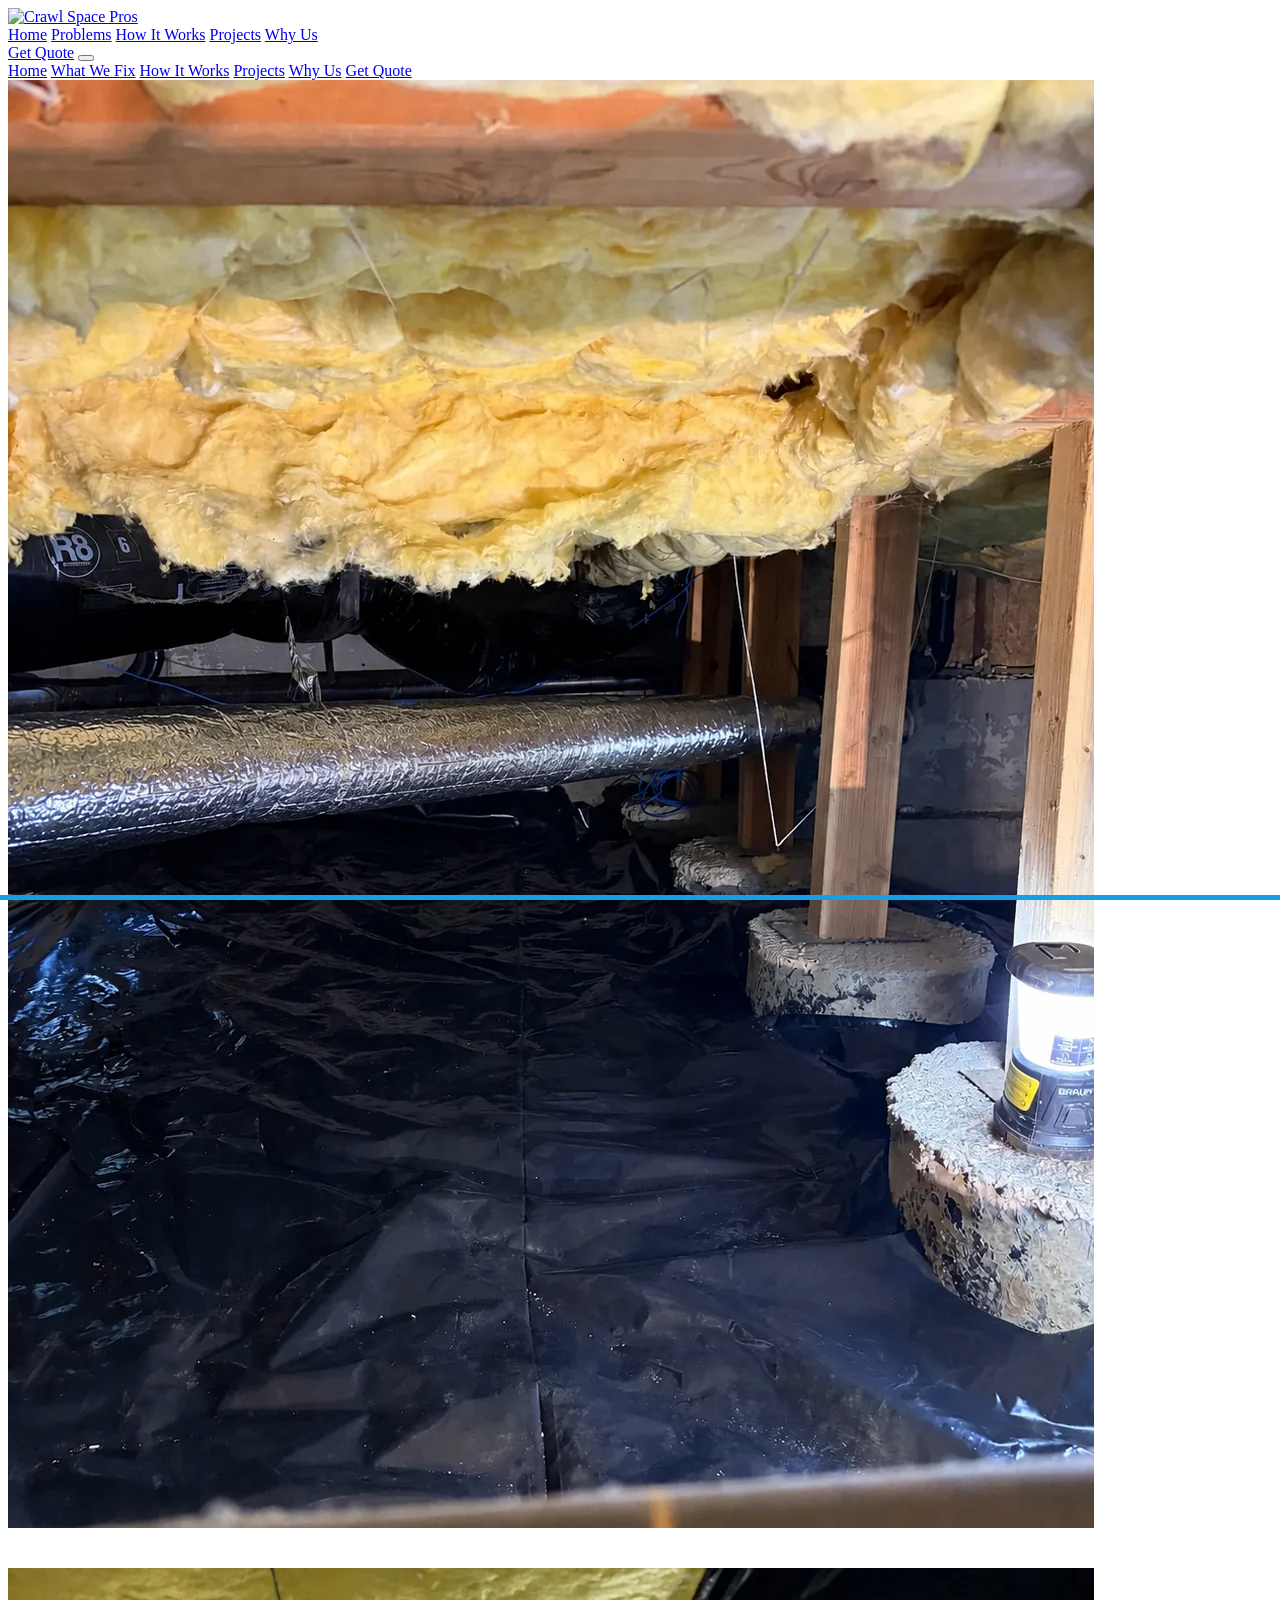
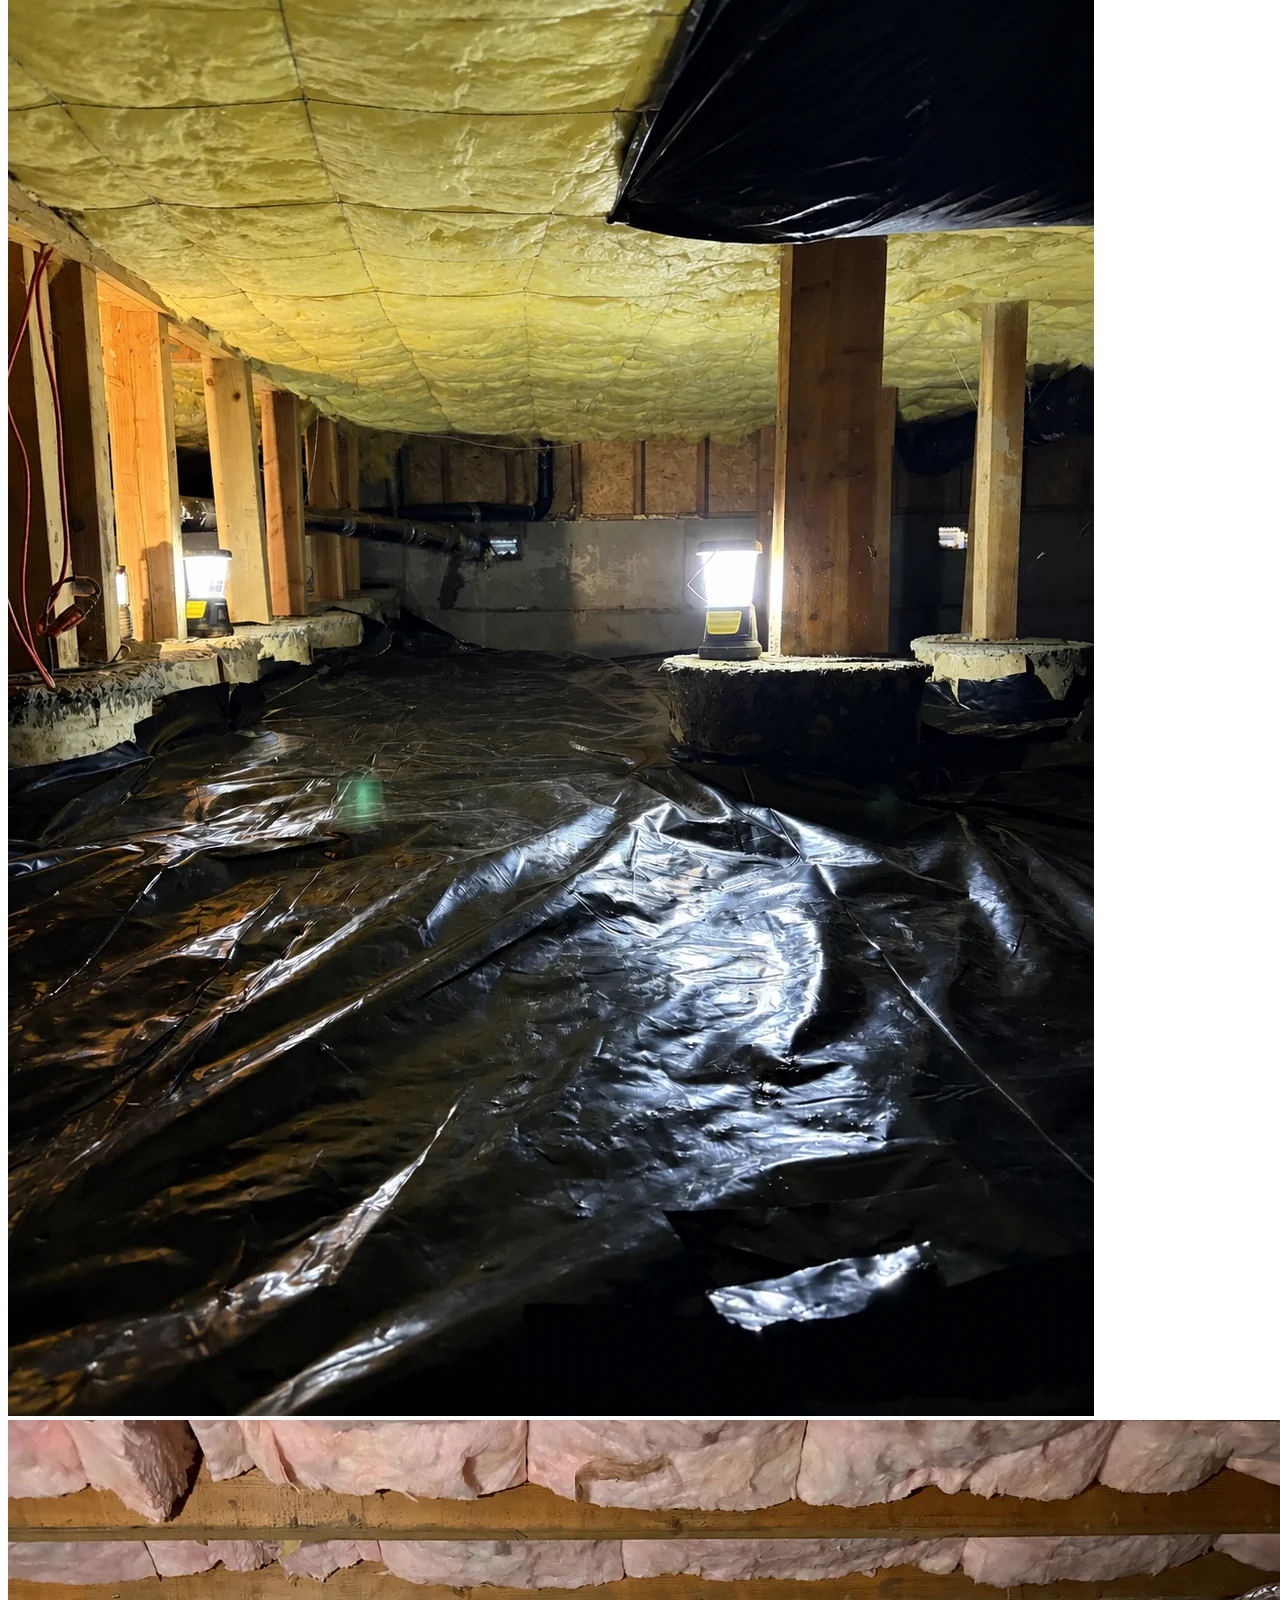
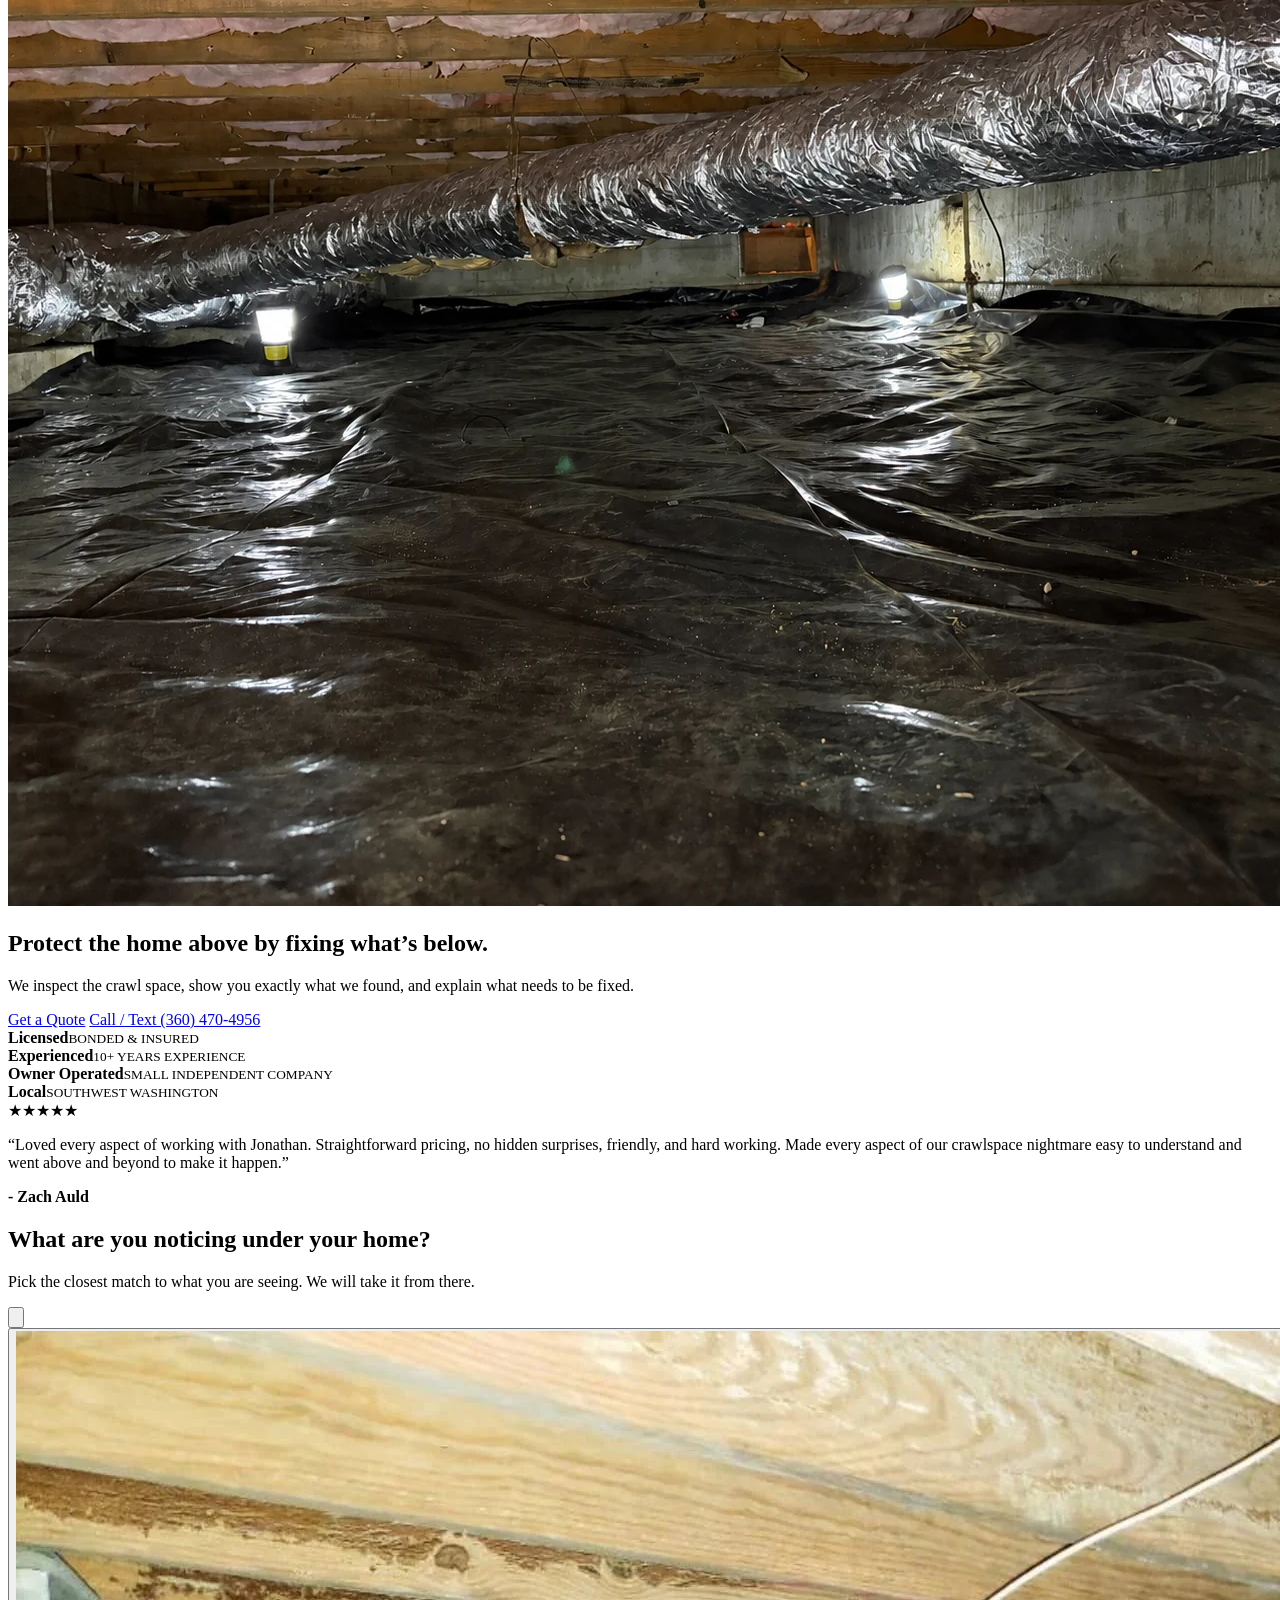
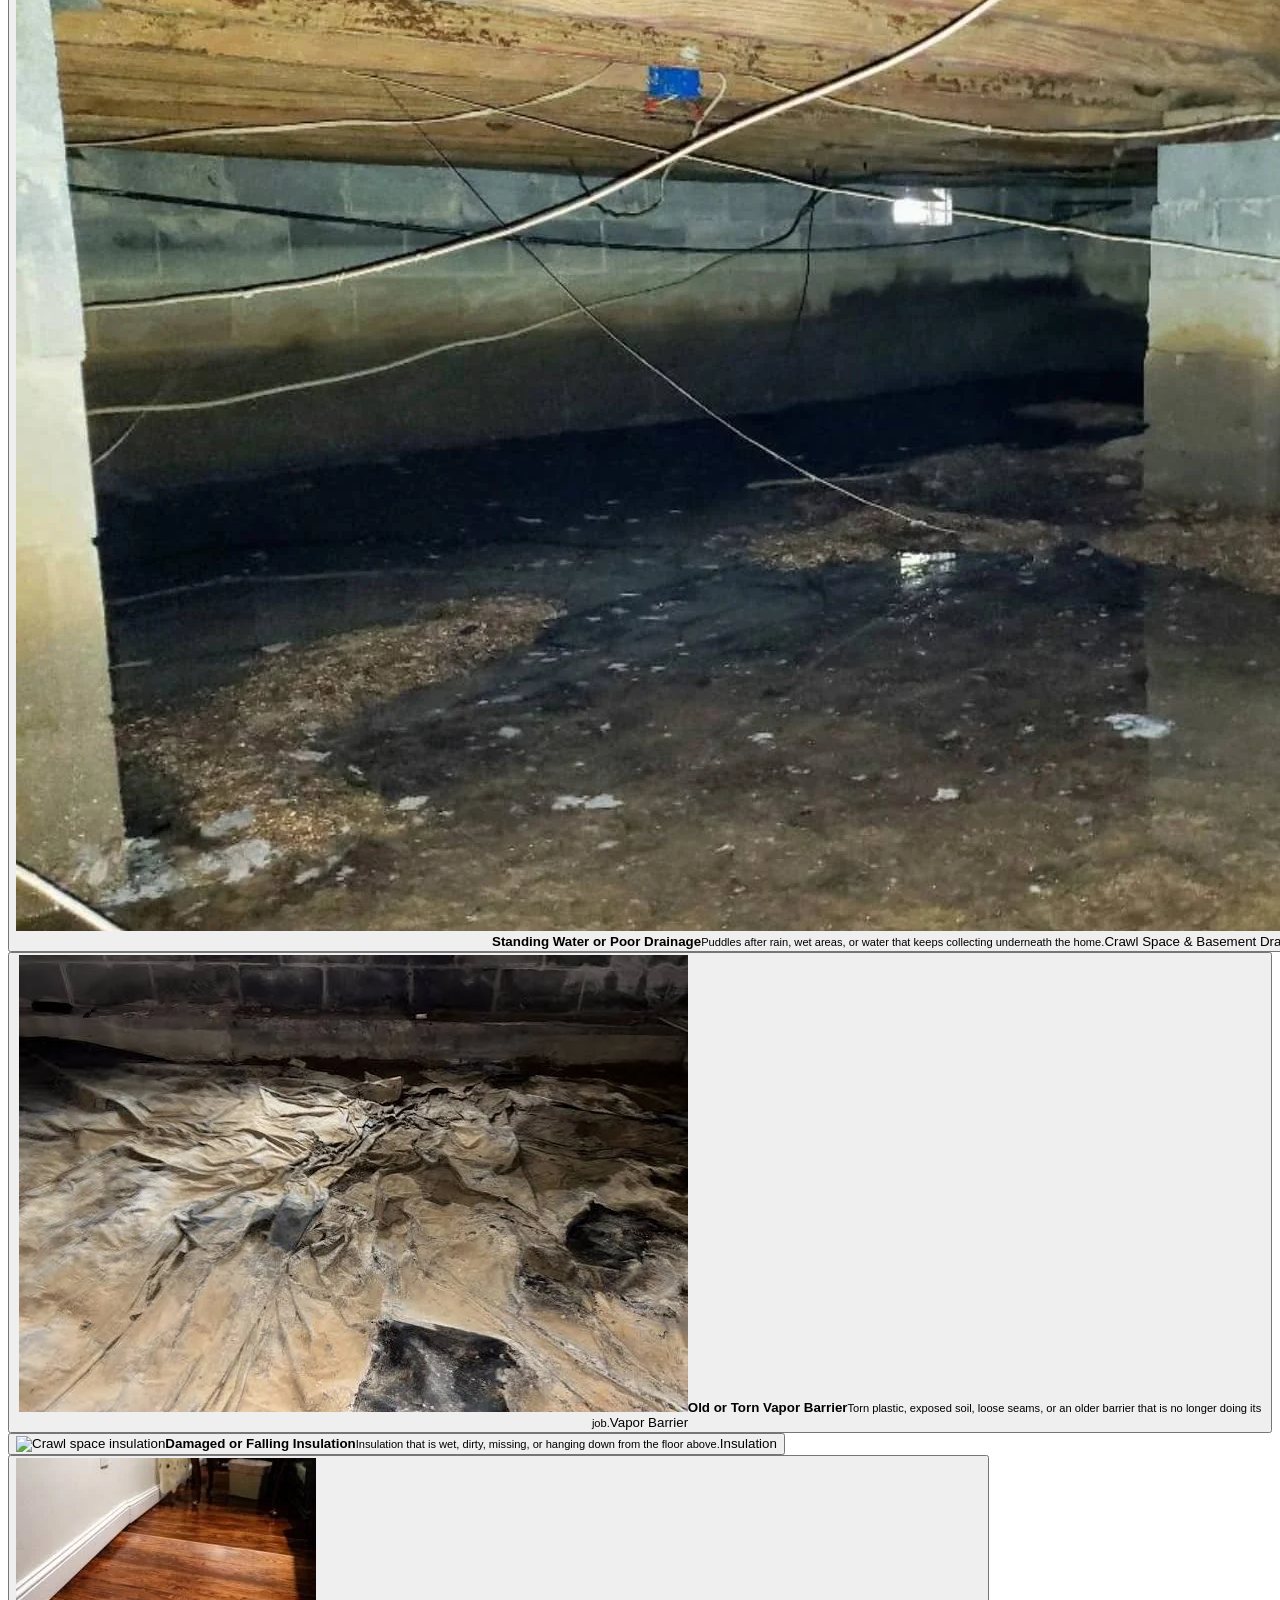
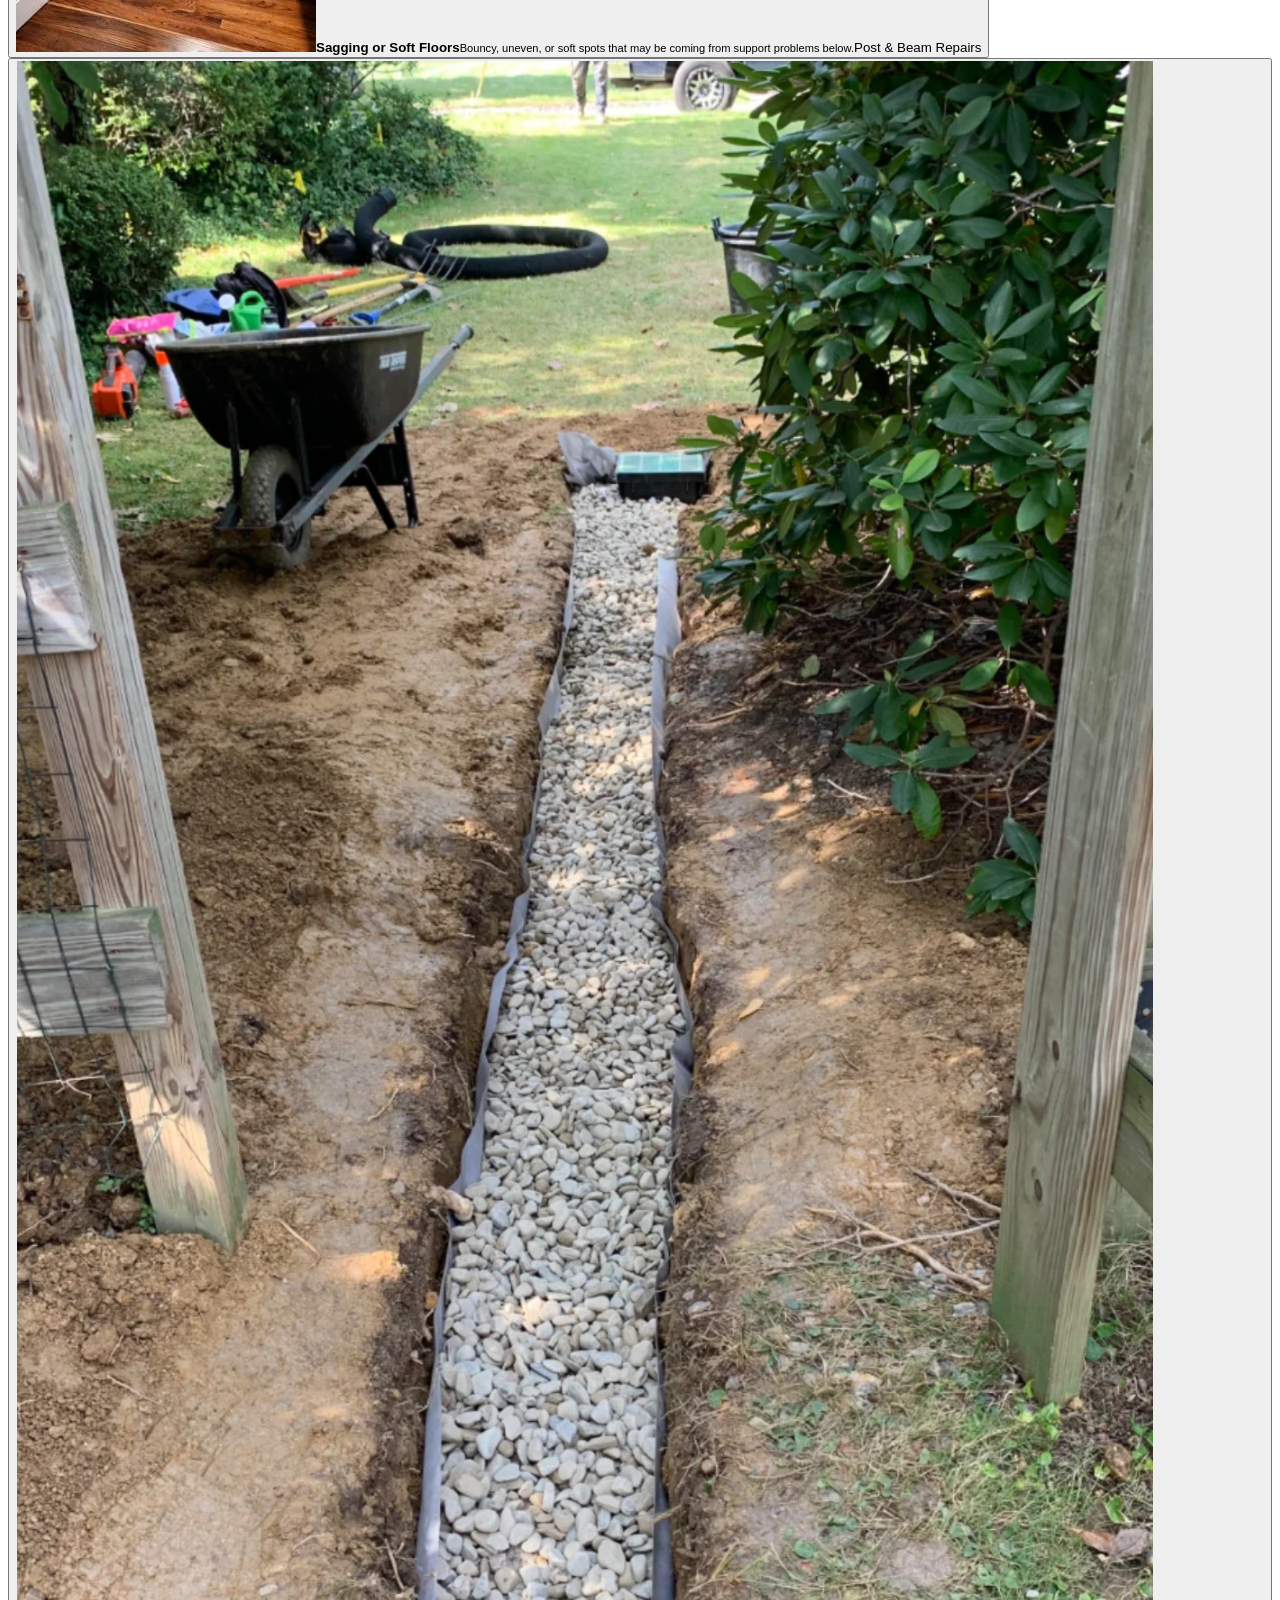
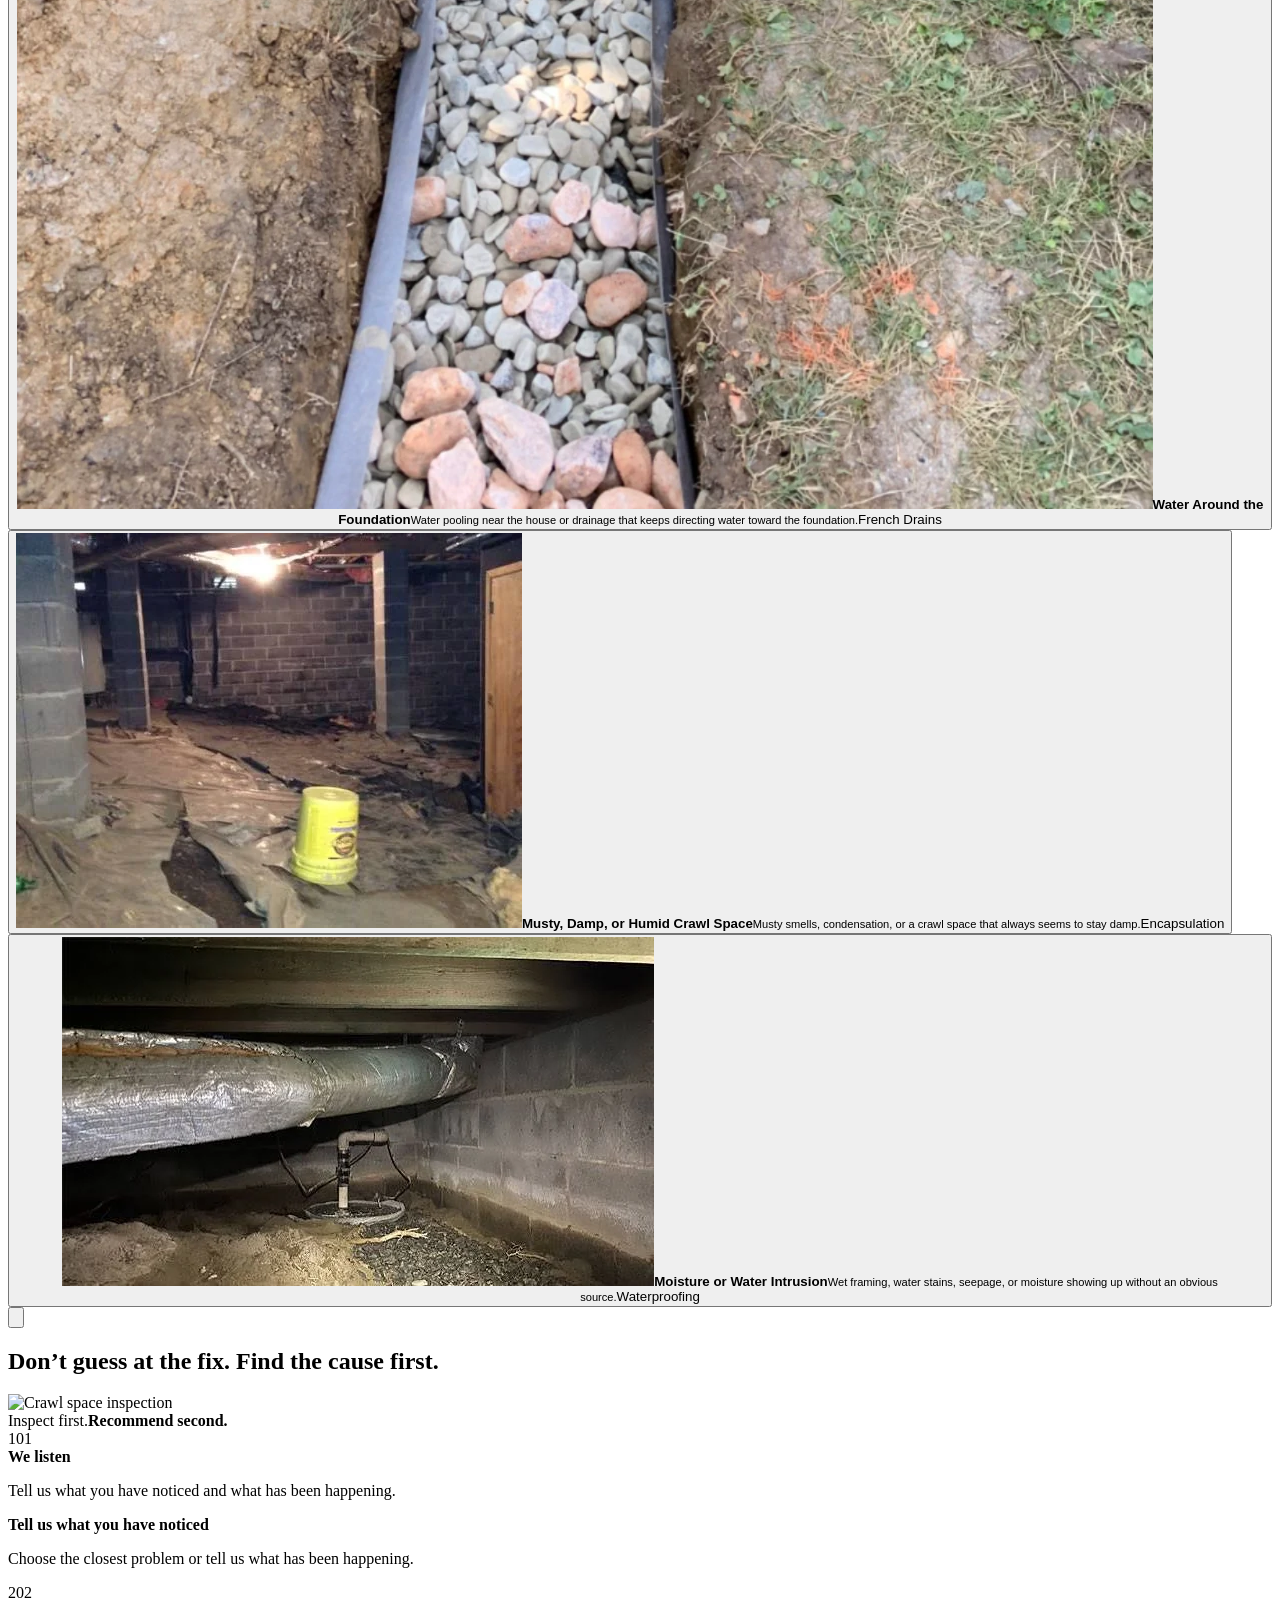
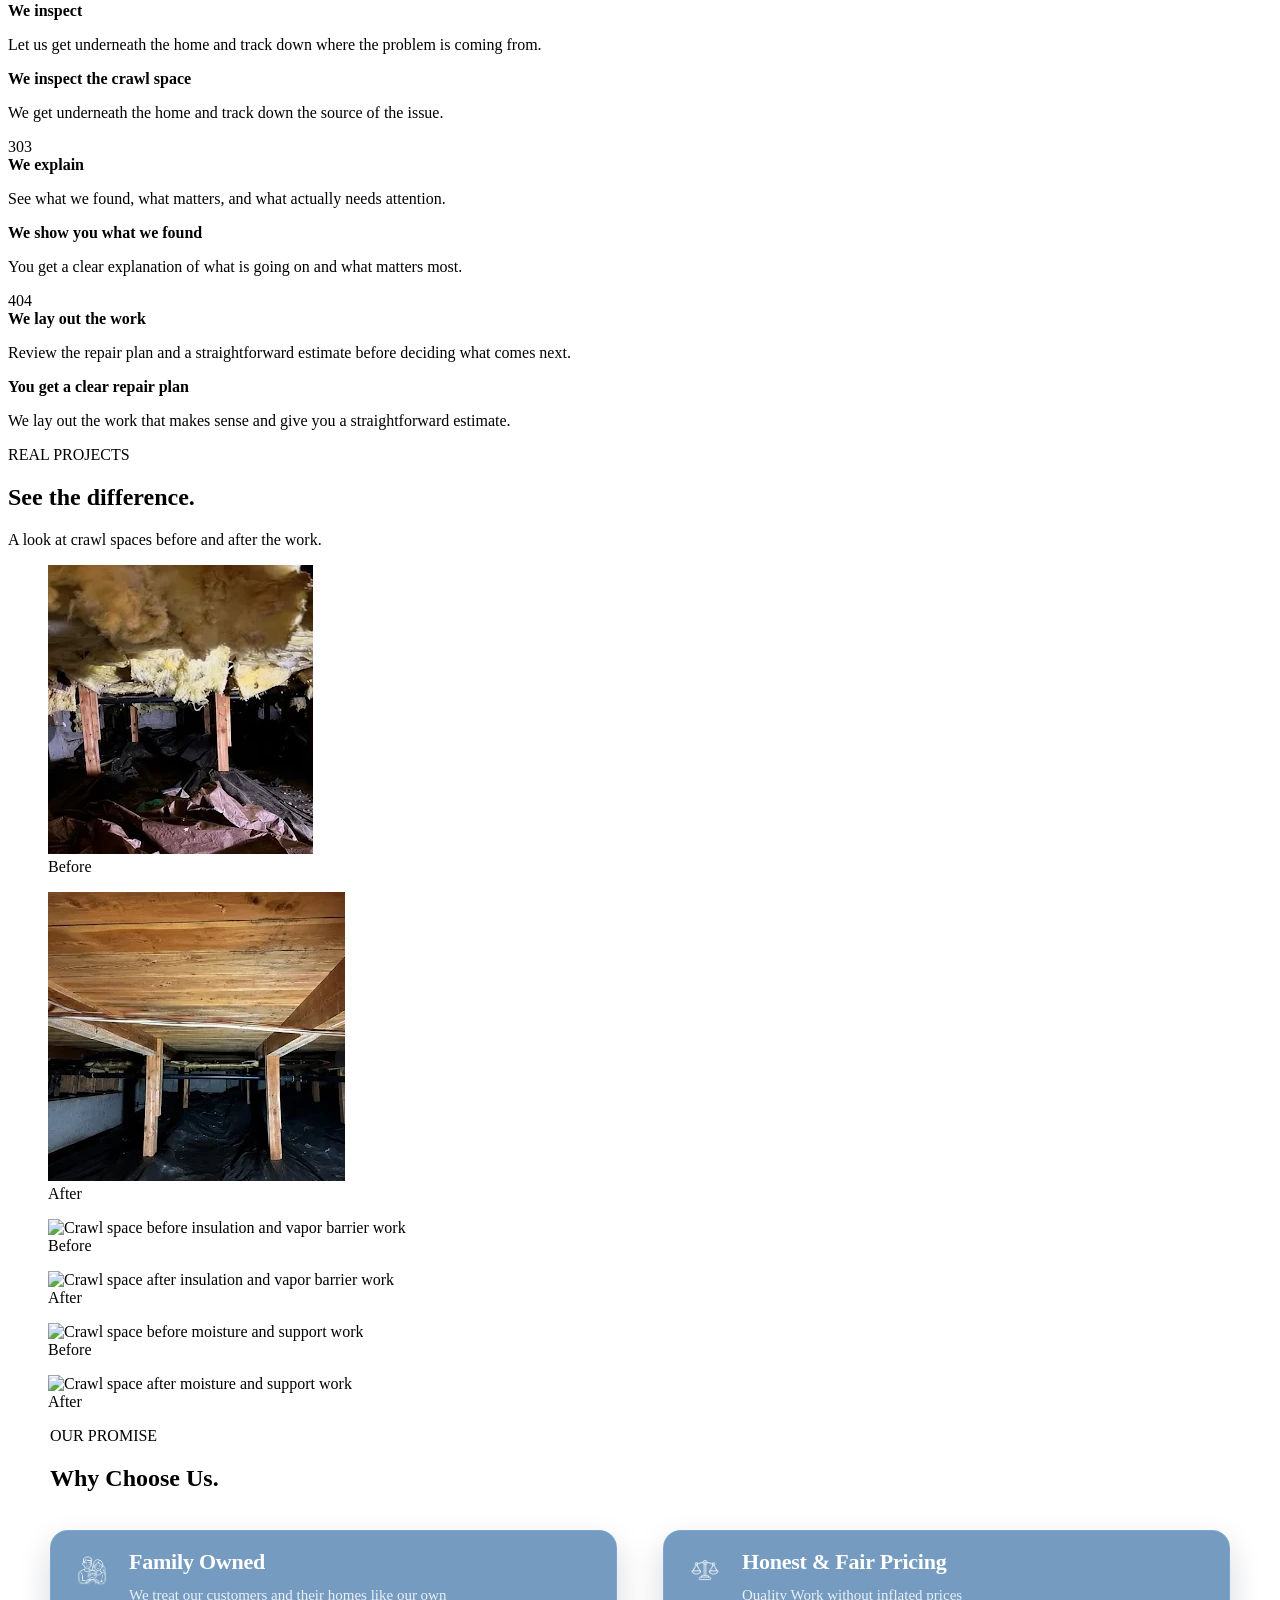
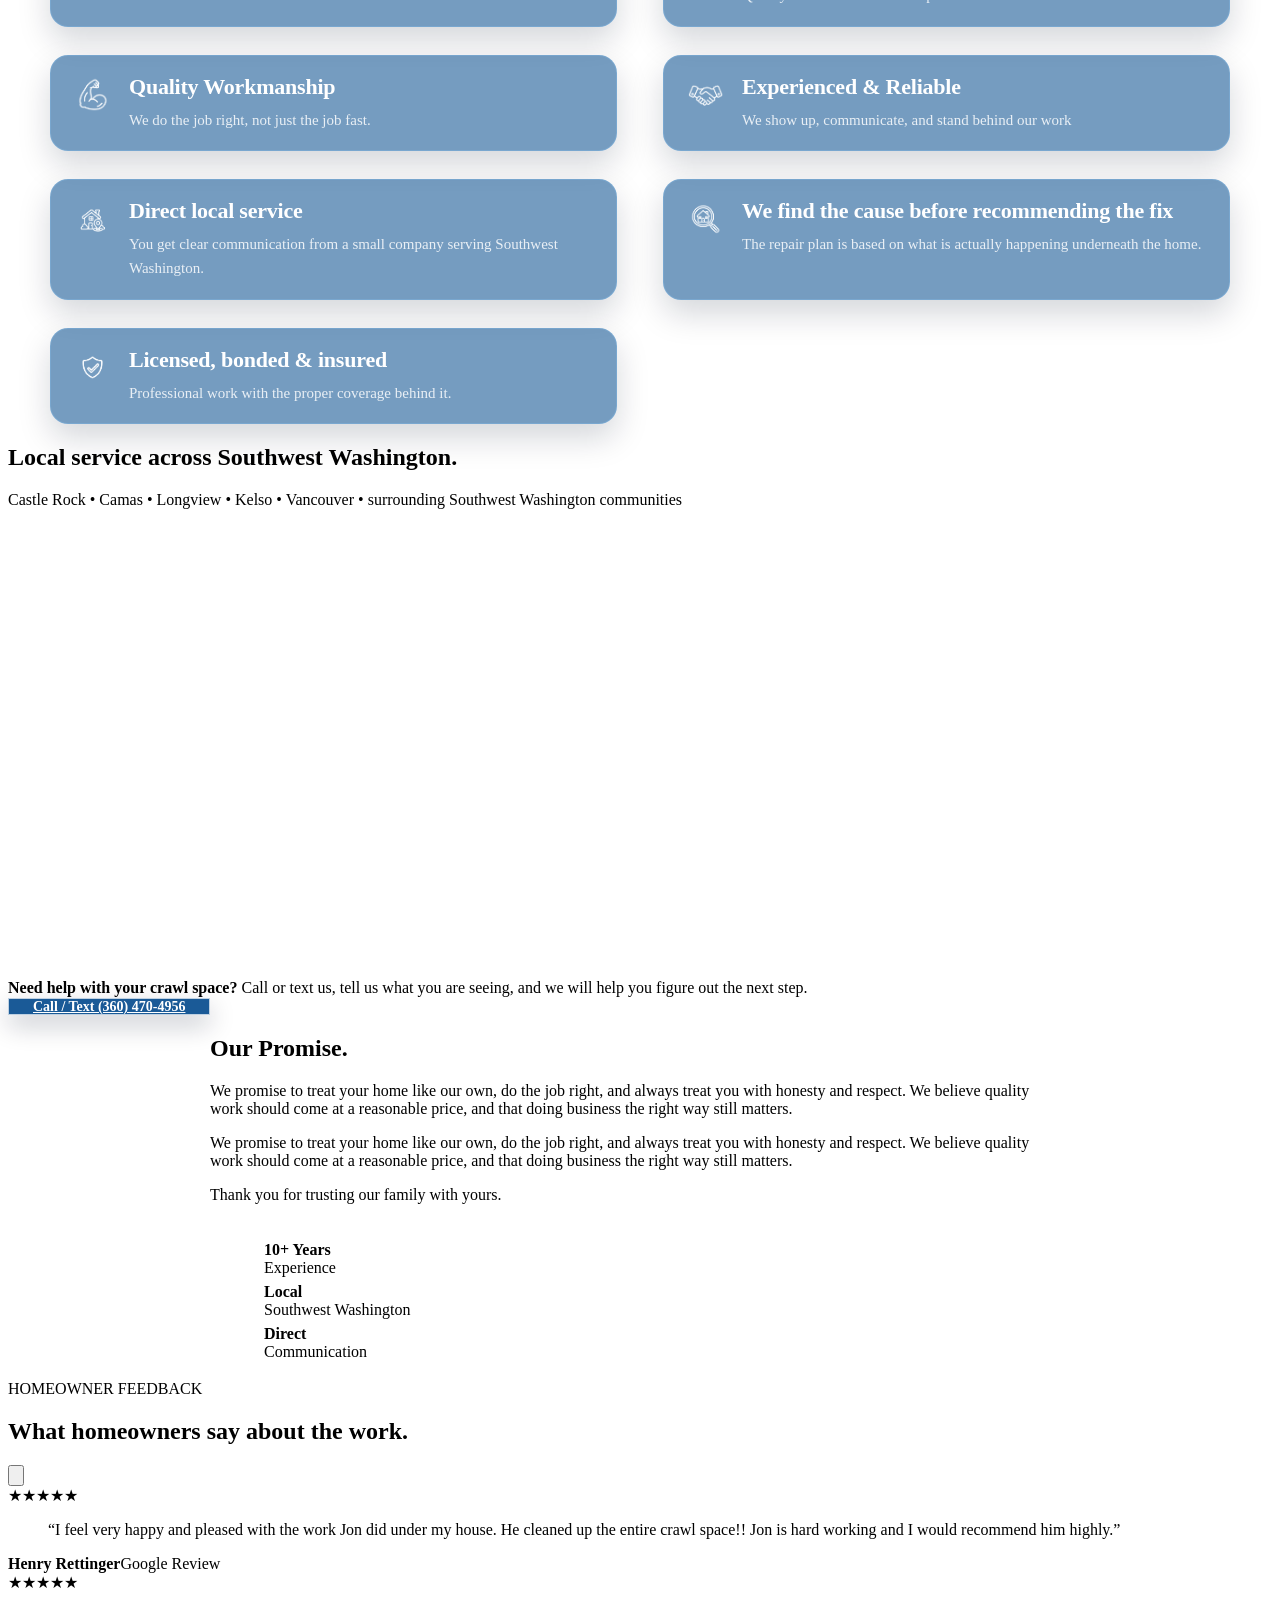
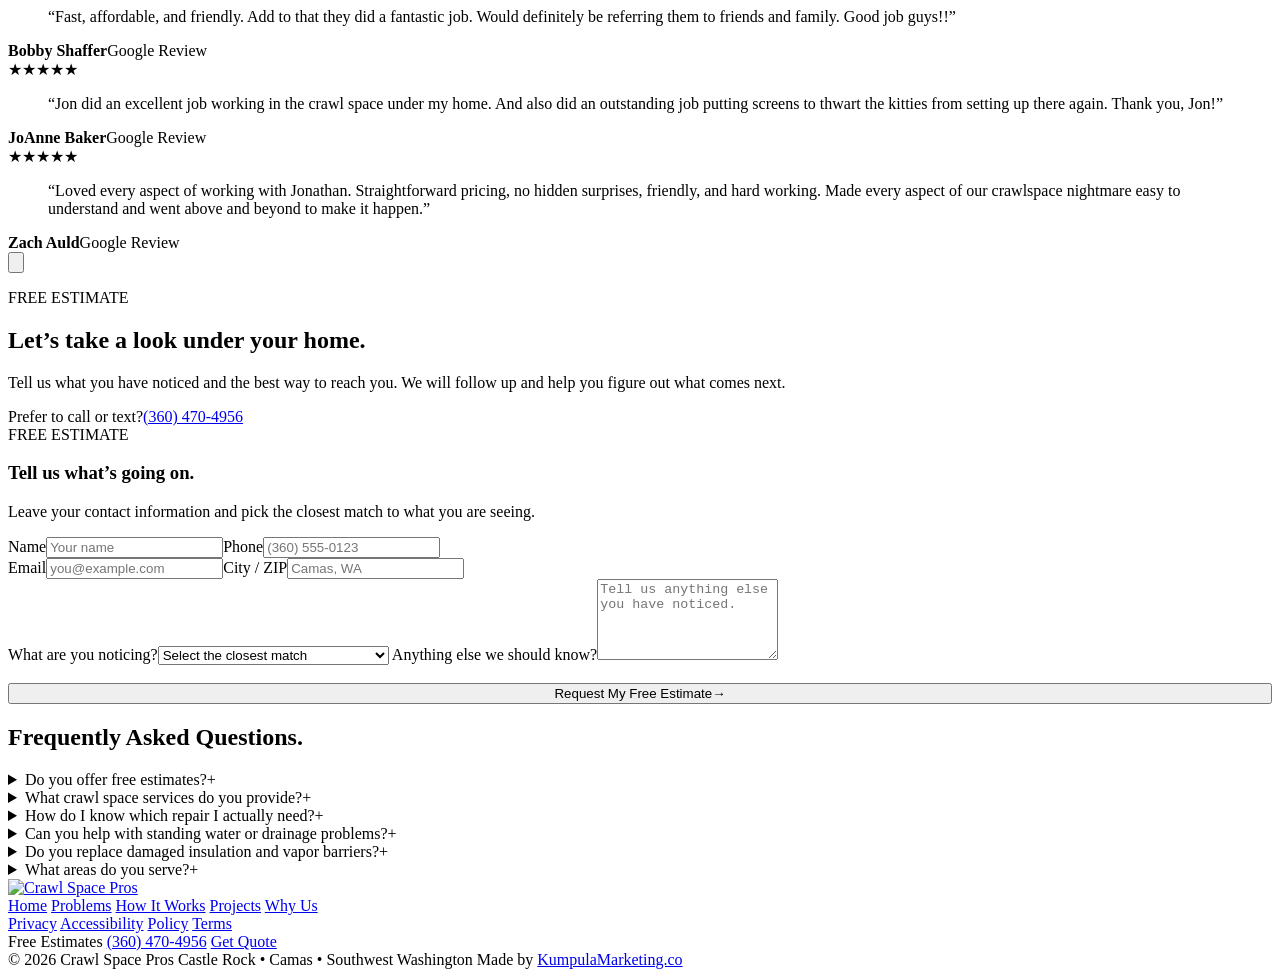
==== commit cbf6c907: "Add files via upload" ====
--- a/index.html
+++ b/index.html
@@ -333,6 +333,14 @@
 
 
 
+
+    /* Mobile only: hide the OUR PROMISE eyebrow above Why Choose Us. */
+    @media (max-width: 700px) {
+      #why-us .why-eyebrow {
+        display: none !important;
+      }
+    }
+
   </style>
 </head>
 <body>
@@ -667,7 +675,7 @@
           <div class="reviews-grid" id="reviewsScroller">
             <article class="review-card"><div class="review-stars" aria-label="5 out of 5 stars">★★★★★</div><blockquote>“I feel very happy and pleased with the work Jon did under my house. He cleaned up the entire crawl space!! Jon is hard working and I would recommend him highly.”</blockquote><footer><strong>Henry Rettinger</strong><span>Google Review</span></footer></article>
             <article class="review-card"><div class="review-stars" aria-label="5 out of 5 stars">★★★★★</div><blockquote>“Fast, affordable, and friendly. Add to that they did a fantastic job. Would definitely be referring them to friends and family. Good job guys!!”</blockquote><footer><strong>Bobby Shaffer</strong><span>Google Review</span></footer></article>
-            <article class="review-card"><div class="review-stars" aria-label="5 out of 5 stars">★★★★★</div><blockquote>“John did an excellent job working in the crawl space under my home. And also did an outstanding job putting screens to thwart the kitties from setting up there again. Thank you, Jon!”</blockquote><footer><strong>JoAnne Baker</strong><span>Google Review</span></footer></article>
+            <article class="review-card"><div class="review-stars" aria-label="5 out of 5 stars">★★★★★</div><blockquote>“Jon did an excellent job working in the crawl space under my home. And also did an outstanding job putting screens to thwart the kitties from setting up there again. Thank you, Jon!”</blockquote><footer><strong>JoAnne Baker</strong><span>Google Review</span></footer></article>
             <article class="review-card"><div class="review-stars" aria-label="5 out of 5 stars">★★★★★</div><blockquote>“Loved every aspect of working with Jonathan. Straightforward pricing, no hidden surprises, friendly, and hard working. Made every aspect of our crawlspace nightmare easy to understand and went above and beyond to make it happen.”</blockquote><footer><strong>Zach Auld</strong><span>Google Review</span></footer></article>
           </div>
           <button class="reviews-arrow reviews-arrow-next" type="button" aria-label="Next reviews"><svg viewBox="0 0 24 24" aria-hidden="true"><path d="m9 6 6 6-6 6" fill="none" stroke="currentColor" stroke-width="2" stroke-linecap="round" stroke-linejoin="round"/></svg></button>
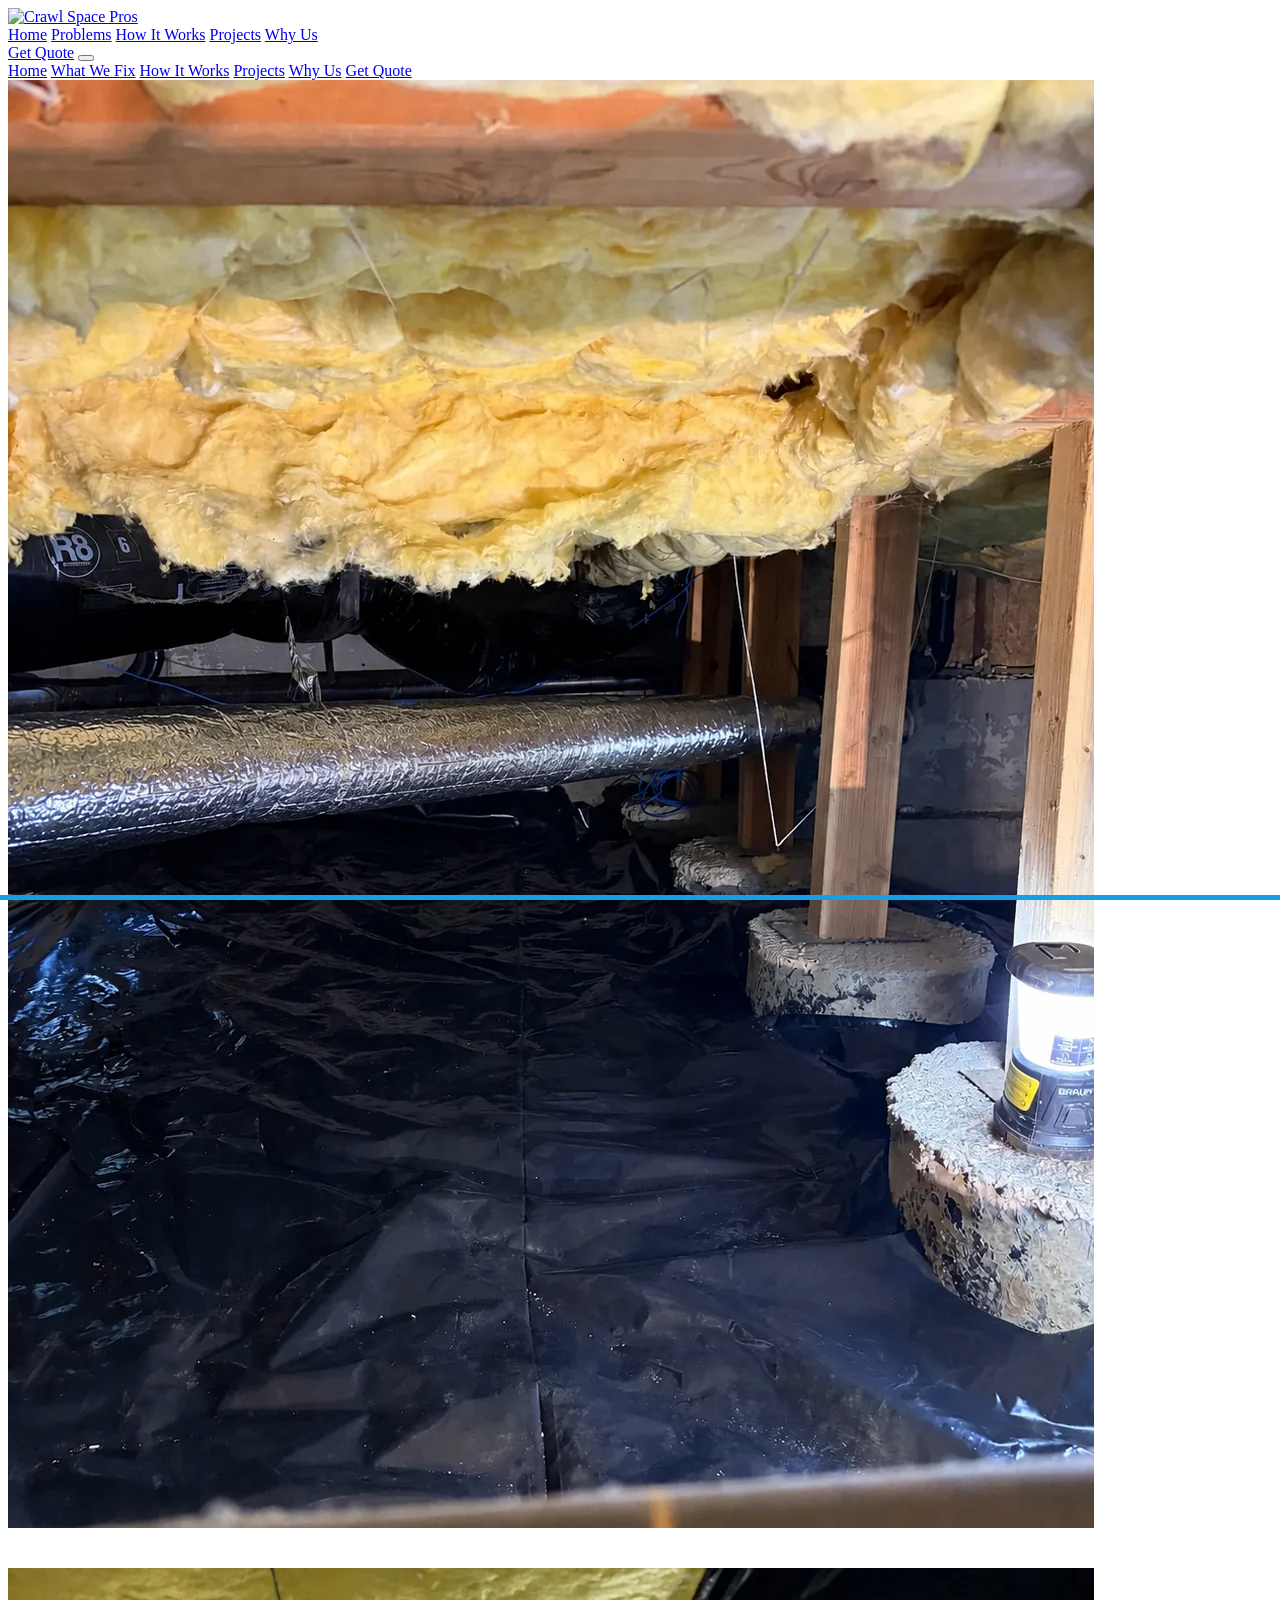
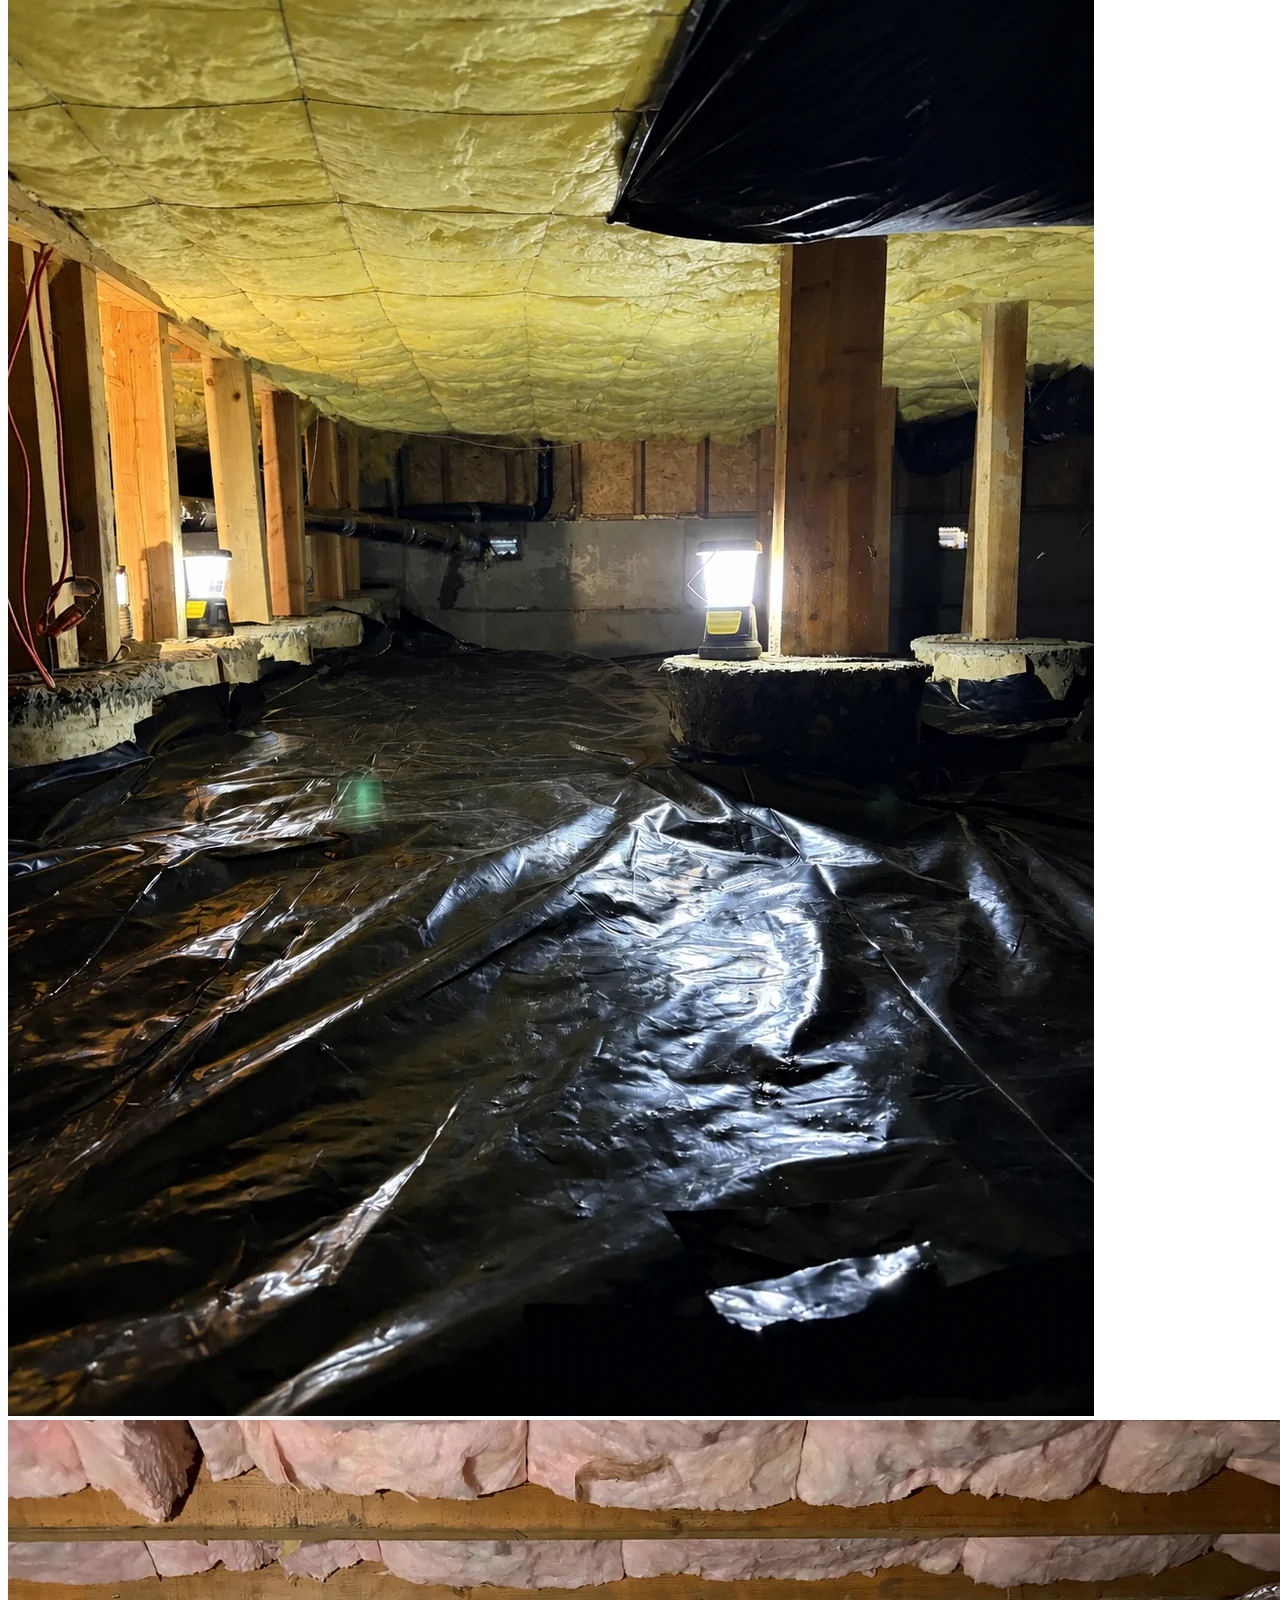
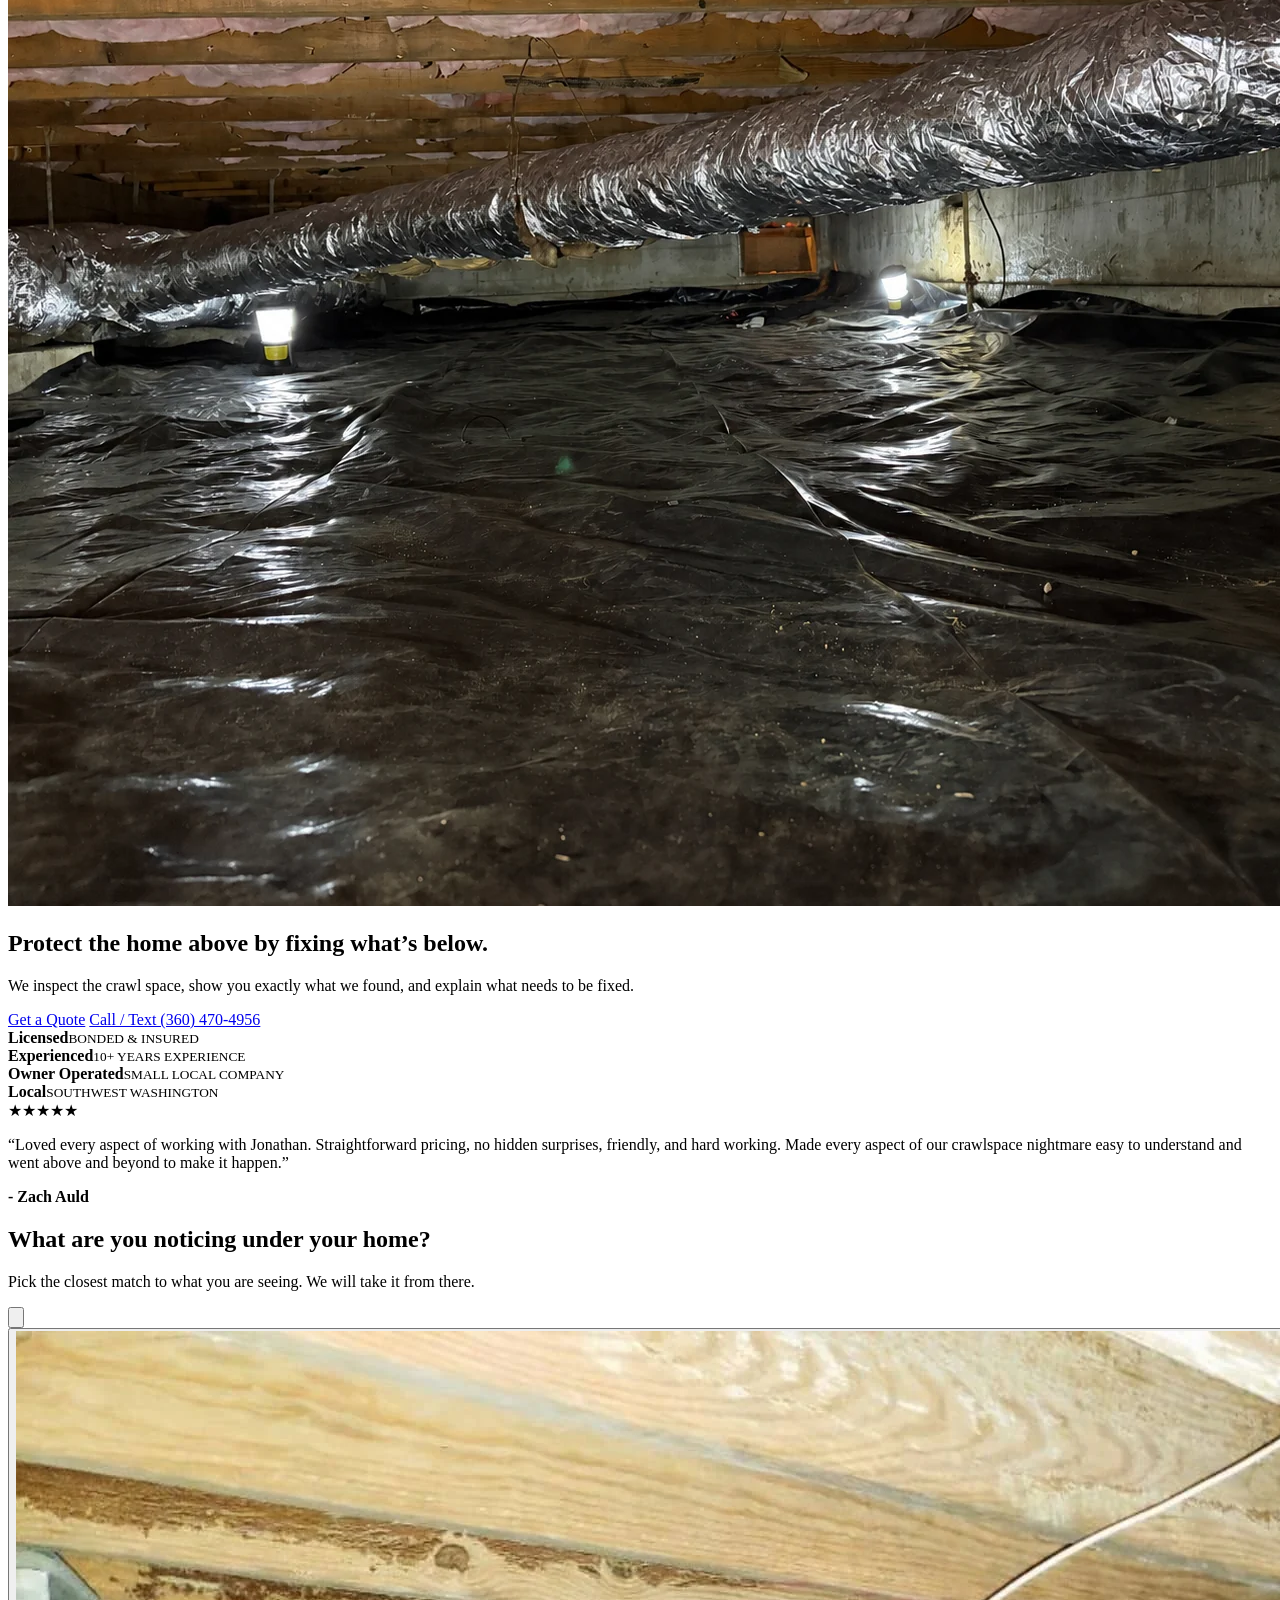
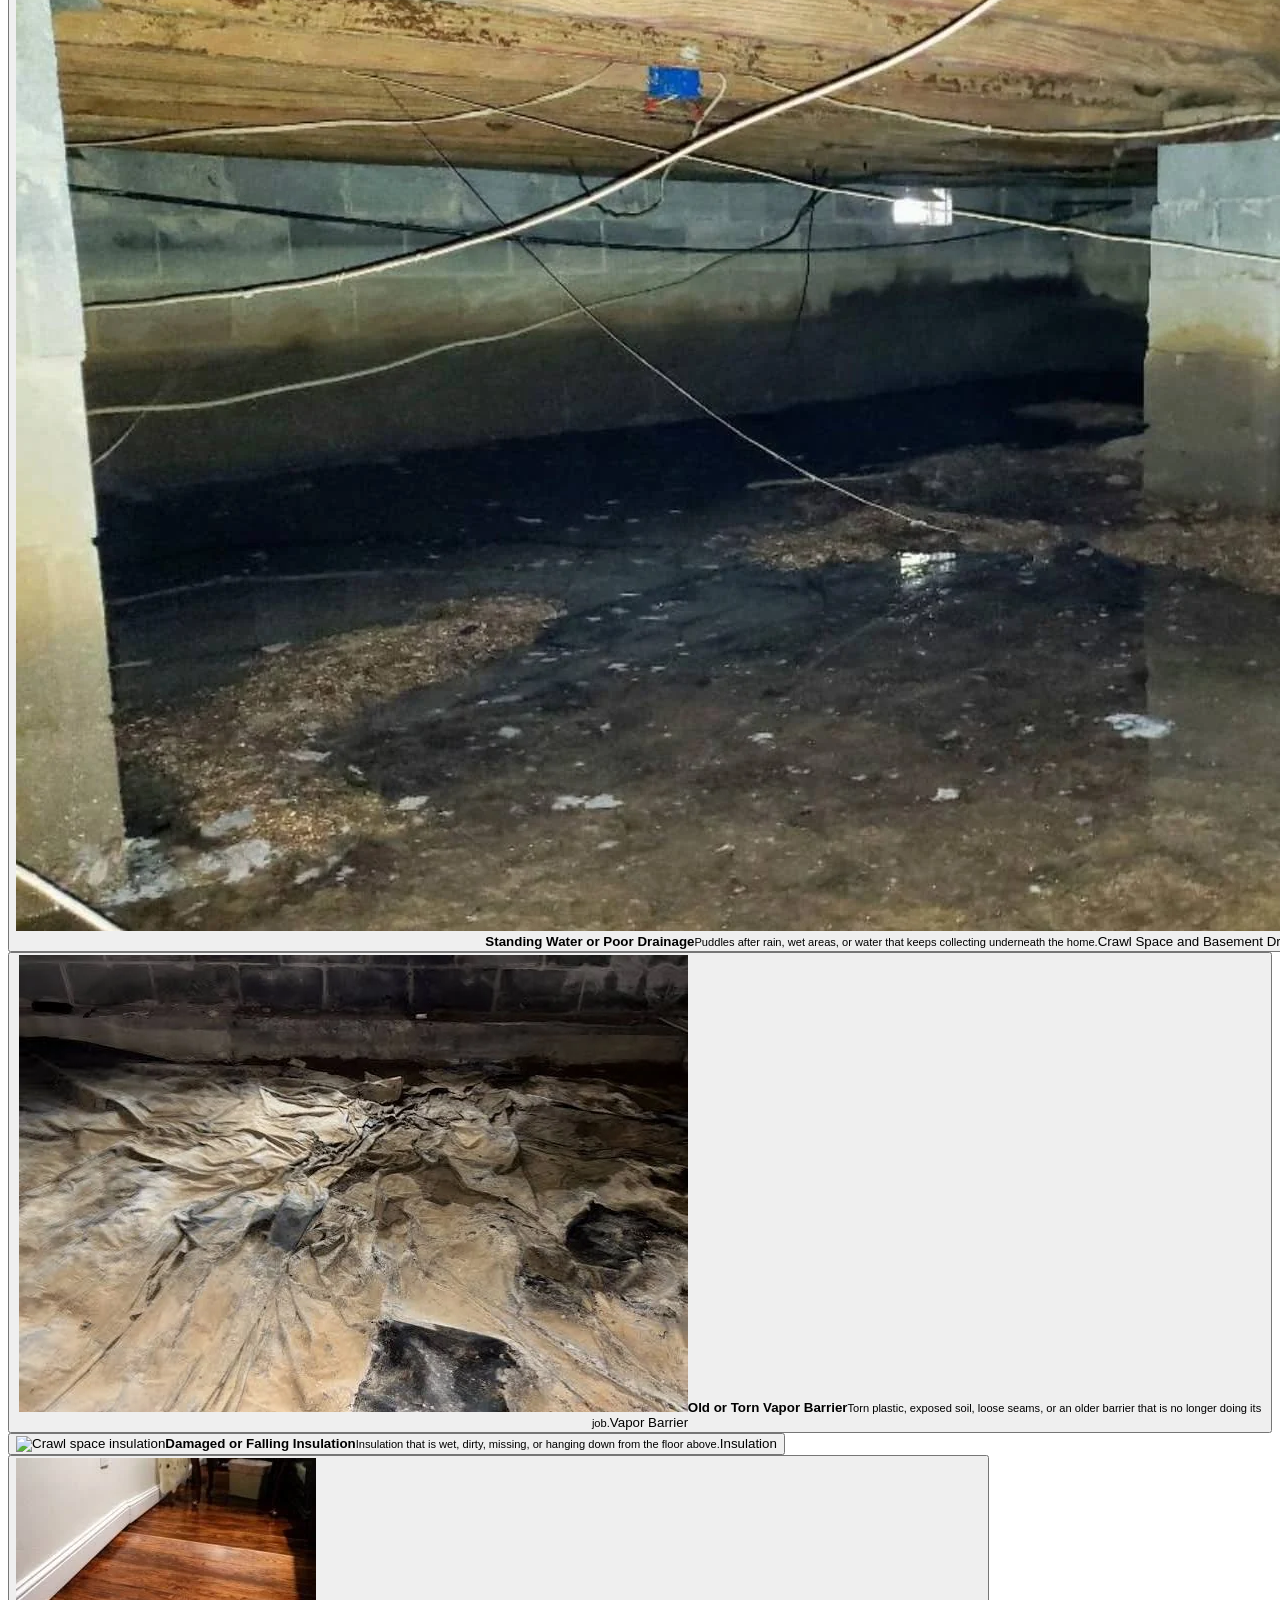
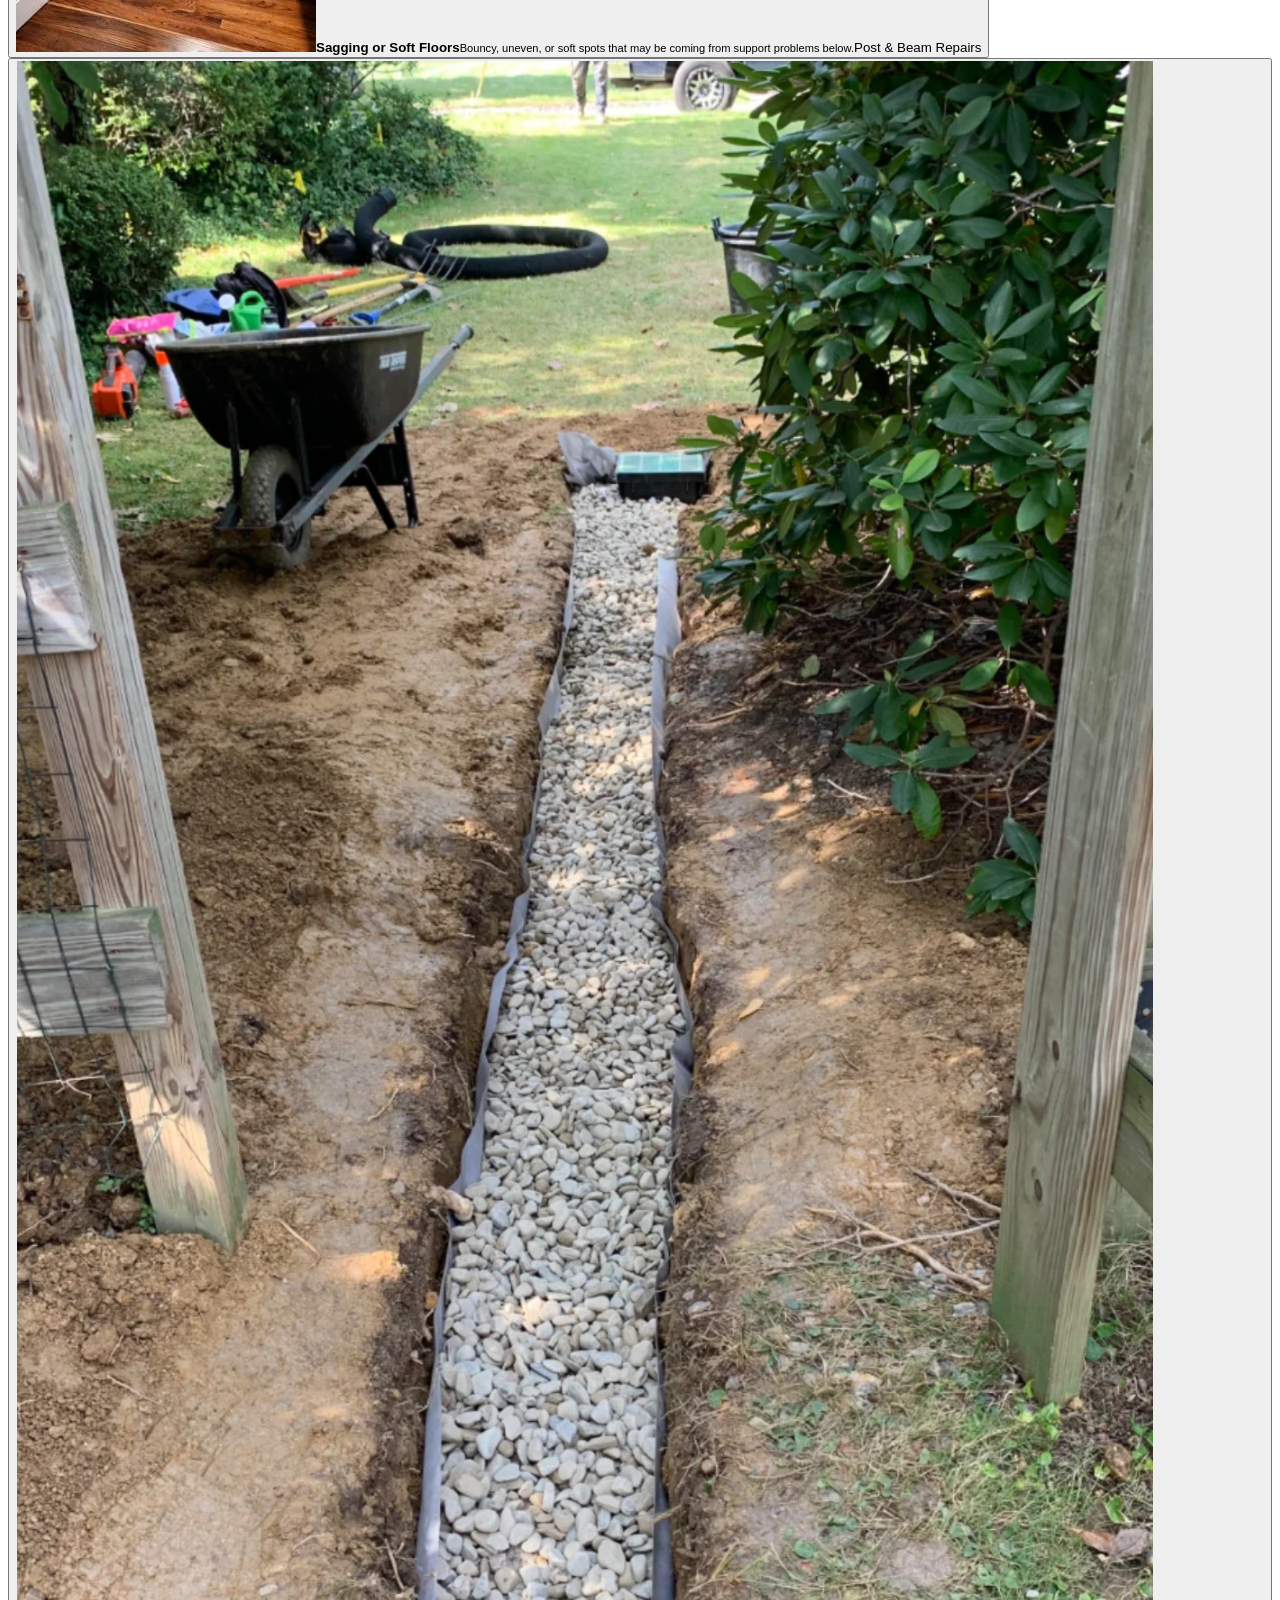
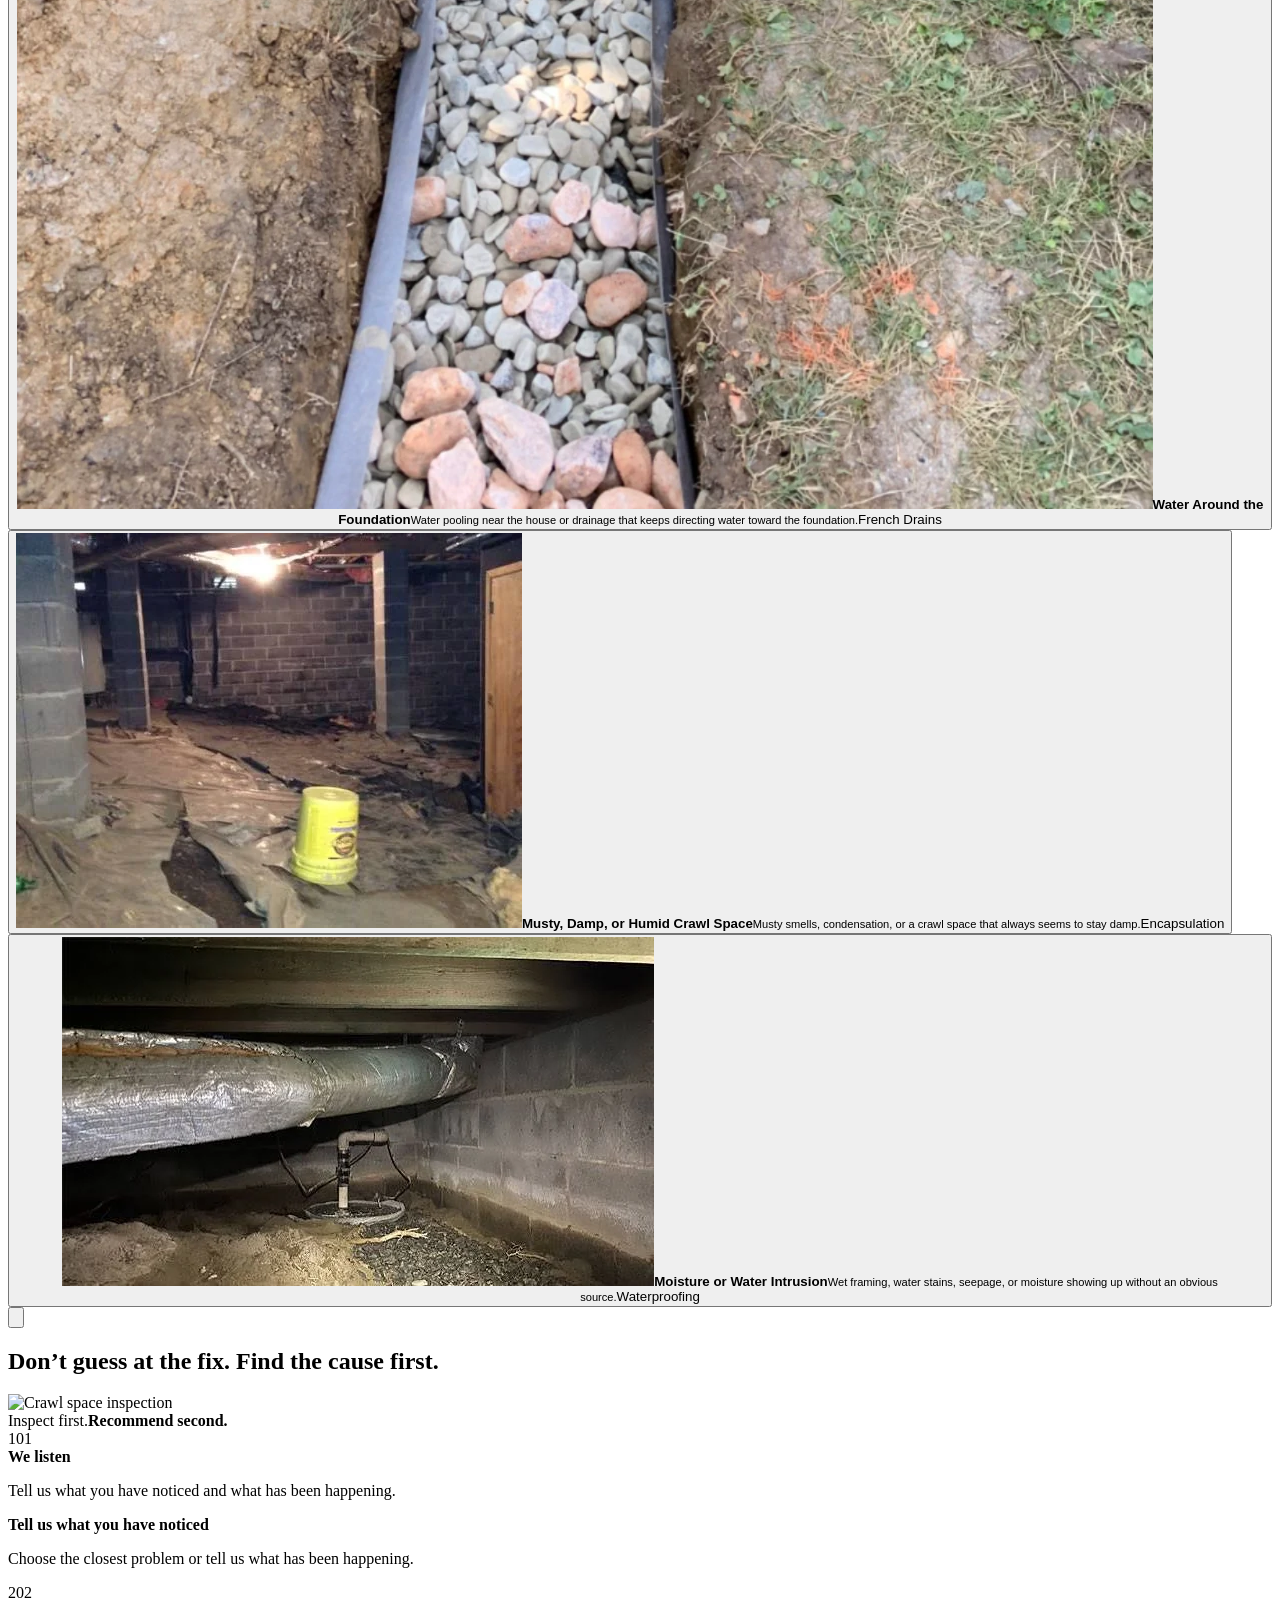
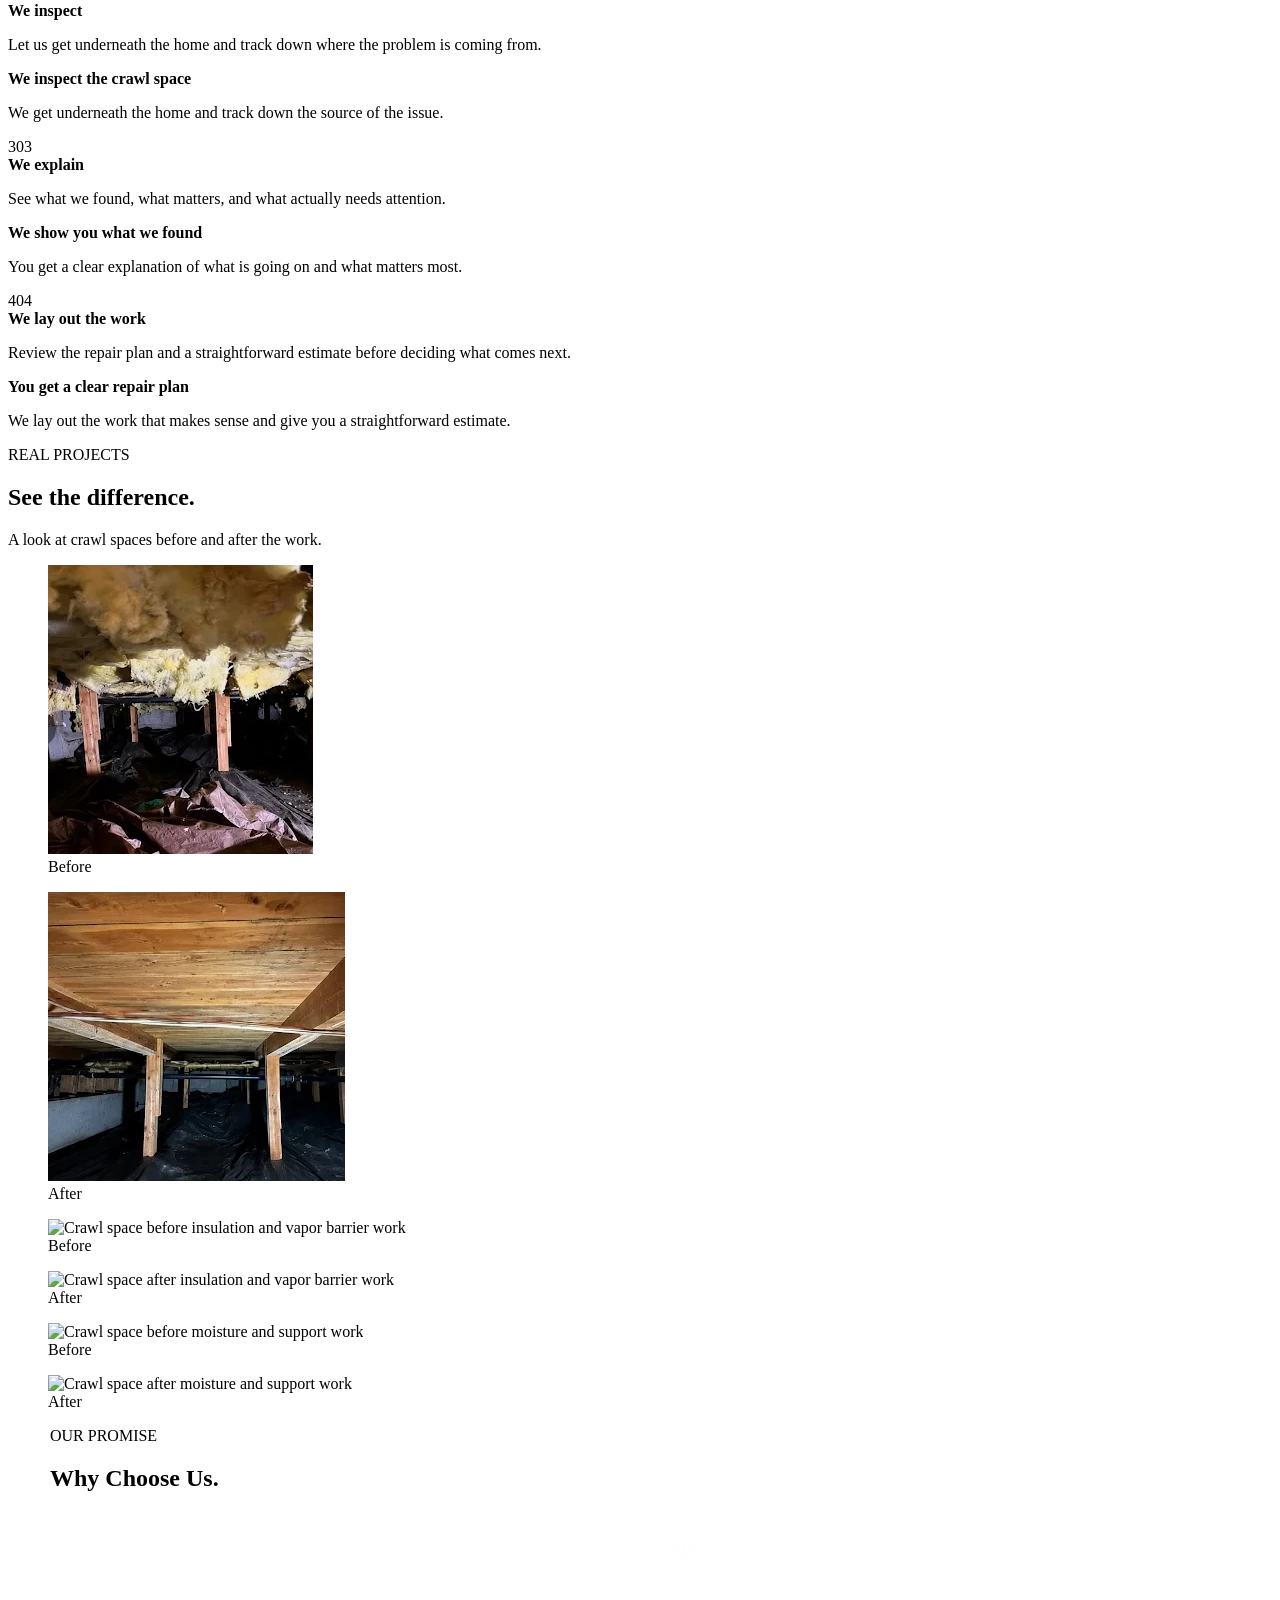
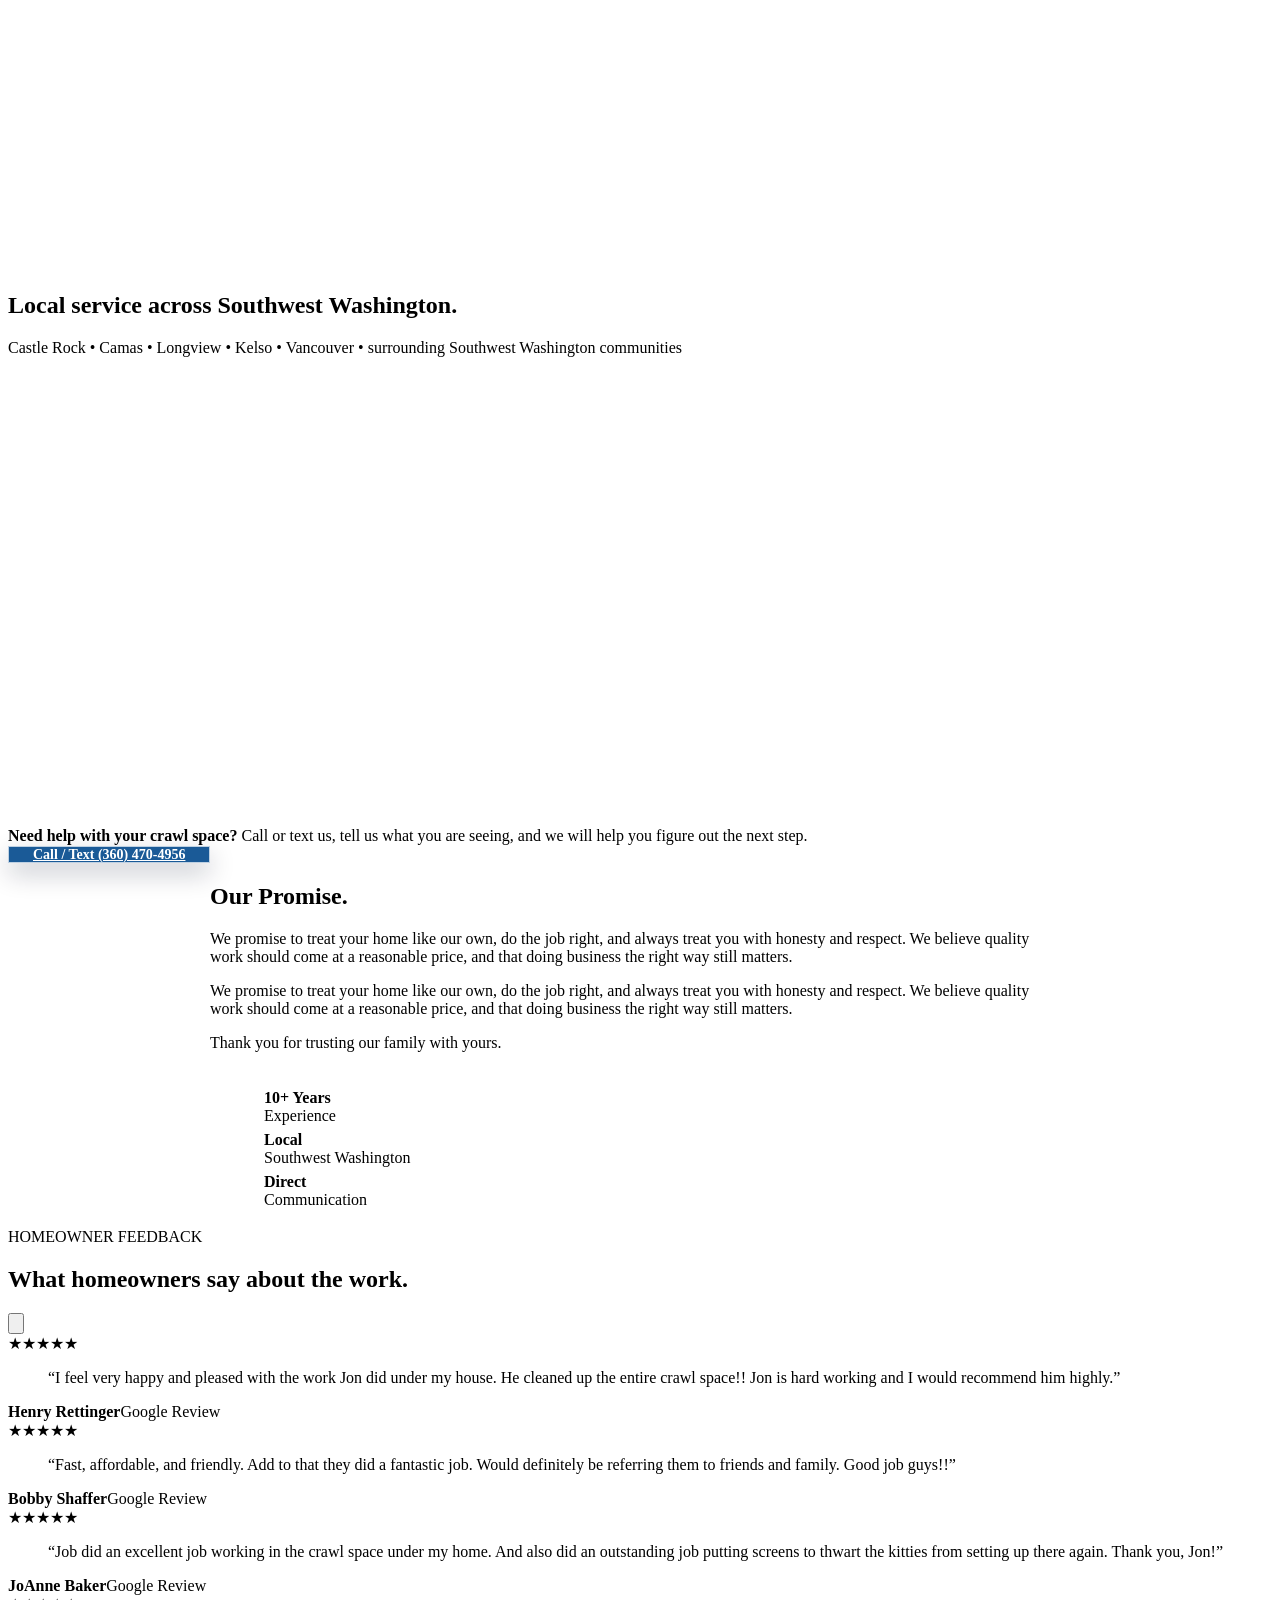
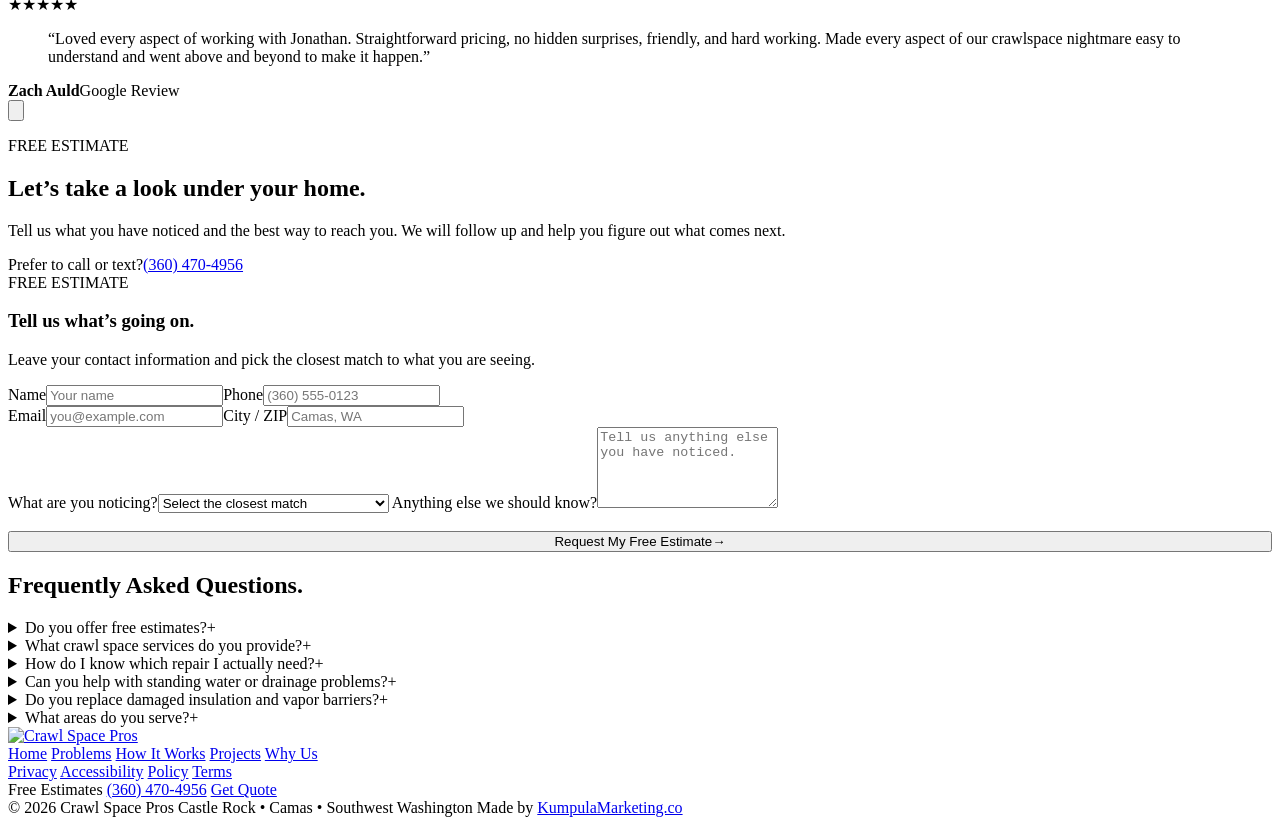
==== commit 9d63544f: "Update index.html" ====
--- a/index.html
+++ b/index.html
@@ -66,15 +66,6 @@
       max-width: none !important;
       margin: 0 !important;
       padding: 0 !important;
-    }
-
-    #why-us #whyHeading {
-      white-space: nowrap !important;
-    }
-
-    #why-us #whyHeading span {
-      display: inline !important;
-      margin-top: 0 !important;
     }
 
     #why-us .promise-reference-list {
@@ -137,59 +128,17 @@
 
     #why-us .promise-reference-list .promise-icon-img {
       display: block !important;
+      width: 36px !important;
+      height: 36px !important;
       object-fit: contain !important;
       filter: none !important;
     }
 
-    /* Individual icon sizing so each mark feels visually balanced. */
-    #why-us .promise-reference-list .why-reference-item:nth-child(1) .promise-icon-img {
-      width: 36px !important;
-      height: 36px !important;
-    }
-
-    #why-us .promise-reference-list .why-reference-item:nth-child(2) .promise-icon-img {
-      width: 38px !important;
-      height: 38px !important;
-    }
-
-    #why-us .promise-reference-list .why-reference-item:nth-child(3) .promise-icon-img {
-      width: 37px !important;
-      height: 37px !important;
-    }
-
-    #why-us .promise-reference-list .why-reference-item:nth-child(4) .promise-icon-img {
-      width: 35px !important;
-      height: 35px !important;
-    }
-
-    #why-us .promise-reference-list .why-reference-item:nth-child(5) .promise-icon-img {
-      width: 33px !important;
-      height: 33px !important;
-    }
-
-    #why-us .promise-reference-list .why-reference-item:nth-child(6) .promise-icon-img {
-      width: 36px !important;
-      height: 36px !important;
-    }
-
-    #why-us .promise-reference-list .why-reference-item:nth-child(7) .promise-icon-img {
-      width: 31px !important;
-      height: 31px !important;
-    }
-
     @media (min-width: 701px) {
-      #why-us .promise-reference-list .why-reference-item {
-        padding: 18px 20px !important;
-        border: 1px solid rgba(138, 205, 255, 0.24) !important;
-        border-radius: 18px !important;
-        background: rgba(26, 90, 151, 0.60) !important;
-        box-shadow: 0 14px 32px rgba(3, 18, 41, 0.17) !important;
-      }
-
       #why-us .promise-reference-list .why-reference-item:last-child {
-        grid-column: auto !important;
-        width: auto !important;
-        justify-self: stretch !important;
+        grid-column: 1 / -1 !important;
+        width: min(100%, 540px) !important;
+        justify-self: center !important;
       }
     }
 
@@ -211,12 +160,6 @@
       #why-us .promise-reference-copy {
         display: block !important;
         padding: 0 2px !important;
-      }
-
-      #why-us #whyHeading {
-        white-space: nowrap !important;
-        font-size: clamp(28px, 8.8vw, 34px) !important;
-        line-height: 1.08 !important;
       }
 
       #why-us .promise-reference-list {
@@ -232,11 +175,6 @@
         justify-self: stretch !important;
         grid-template-columns: 38px minmax(0, 1fr) !important;
         gap: 14px !important;
-        padding: 0 !important;
-        border: 0 !important;
-        border-radius: 0 !important;
-        background: transparent !important;
-        box-shadow: none !important;
       }
 
       #why-us .promise-reference-list .why-reference-icon {
@@ -245,13 +183,10 @@
         min-width: 38px !important;
       }
 
-      #why-us .promise-reference-list .why-reference-item:nth-child(1) .promise-icon-img { width: 32px !important; height: 32px !important; }
-      #why-us .promise-reference-list .why-reference-item:nth-child(2) .promise-icon-img { width: 34px !important; height: 34px !important; }
-      #why-us .promise-reference-list .why-reference-item:nth-child(3) .promise-icon-img { width: 32px !important; height: 32px !important; }
-      #why-us .promise-reference-list .why-reference-item:nth-child(4) .promise-icon-img { width: 31px !important; height: 31px !important; }
-      #why-us .promise-reference-list .why-reference-item:nth-child(5) .promise-icon-img { width: 29px !important; height: 29px !important; }
-      #why-us .promise-reference-list .why-reference-item:nth-child(6) .promise-icon-img { width: 31px !important; height: 31px !important; }
-      #why-us .promise-reference-list .why-reference-item:nth-child(7) .promise-icon-img { width: 28px !important; height: 28px !important; }
+      #why-us .promise-reference-list .promise-icon-img {
+        width: 32px !important;
+        height: 32px !important;
+      }
 
       #why-us .promise-reference-list .why-reference-item h3 {
         font-size: 18px !important;
@@ -332,14 +267,6 @@
     }
 
 
-
-
-    /* Mobile only: hide the OUR PROMISE eyebrow above Why Choose Us. */
-    @media (max-width: 700px) {
-      #why-us .why-eyebrow {
-        display: none !important;
-      }
-    }
 
   </style>
 </head>
@@ -415,7 +342,7 @@
           <span class="trust-copy"><strong>Experienced</strong><small>10+ YEARS EXPERIENCE</small></span>
         </div>
         <div class="trust-item">
-          <span class="trust-copy"><strong>Owner Operated</strong><small>SMALL INDEPENDENT COMPANY</small></span>
+          <span class="trust-copy"><strong>Owner Operated</strong><small>SMALL LOCAL COMPANY</small></span>
         </div>
         <div class="trust-item">
           <span class="trust-copy"><strong>Local</strong><small>SOUTHWEST WASHINGTON</small></span>
@@ -442,7 +369,7 @@
         <div class="problem-carousel-shell">
           <button class="carousel-arrow carousel-arrow-prev" type="button" aria-label="Previous problem"><svg viewBox="0 0 24 24" aria-hidden="true"><path d="m15 18-6-6 6-6" fill="none" stroke="currentColor" stroke-width="2" stroke-linecap="round" stroke-linejoin="round"/></svg></button>
           <div class="problem-carousel" id="problemCarousel" aria-label="Crawl space problem selector">
-            <button class="problem-card problem-card-v2" type="button" data-problem="Standing Water or Poor Drainage" aria-pressed="false"><span class="problem-card-media"><img src="problem-drainage.webp" alt="Crawl space drainage problem" loading="lazy"><span class="problem-card-wedge" aria-hidden="true"></span></span><span class="problem-card-strip" aria-hidden="true"></span><span class="problem-card-body"><strong>Standing Water or Poor Drainage</strong><small>Puddles after rain, wet areas, or water that keeps collecting underneath the home.</small><span class="problem-service-line">Crawl Space &amp; Basement Drain System</span></span></button>
+            <button class="problem-card problem-card-v2" type="button" data-problem="Standing Water or Poor Drainage" aria-pressed="false"><span class="problem-card-media"><img src="problem-drainage.webp" alt="Crawl space drainage problem" loading="lazy"><span class="problem-card-wedge" aria-hidden="true"></span></span><span class="problem-card-strip" aria-hidden="true"></span><span class="problem-card-body"><strong>Standing Water or Poor Drainage</strong><small>Puddles after rain, wet areas, or water that keeps collecting underneath the home.</small><span class="problem-service-line">Crawl Space and Basement Drain System</span></span></button>
             <button class="problem-card problem-card-v2" type="button" data-problem="Old, Torn, or Missing Vapor Barrier" aria-pressed="false"><span class="problem-card-media"><img src="problem-vapor.webp" alt="Crawl space vapor barrier" loading="lazy"><span class="problem-card-wedge" aria-hidden="true"></span></span><span class="problem-card-strip" aria-hidden="true"></span><span class="problem-card-body"><strong>Old or Torn Vapor Barrier</strong><small>Torn plastic, exposed soil, loose seams, or an older barrier that is no longer doing its job.</small><span class="problem-service-line">Vapor Barrier</span></span></button>
             <button class="problem-card problem-card-v2" type="button" data-problem="Damaged or Falling Insulation" aria-pressed="false"><span class="problem-card-media"><img src="https://cdn.jsdelivr.net/gh/policypal1/crawlspace@76bbd0d19aaac5956c4bb5dbecc7d00f383407ba/problem-insulation.webp" alt="Crawl space insulation" loading="lazy"><span class="problem-card-wedge" aria-hidden="true"></span></span><span class="problem-card-strip" aria-hidden="true"></span><span class="problem-card-body"><strong>Damaged or Falling Insulation</strong><small>Insulation that is wet, dirty, missing, or hanging down from the floor above.</small><span class="problem-service-line">Insulation</span></span></button>
             <button class="problem-card problem-card-v2" type="button" data-problem="Sagging, Soft, or Uneven Floors" aria-pressed="false"><span class="problem-card-media"><img src="problem-structural.webp" alt="Crawl space structural support" loading="lazy"><span class="problem-card-wedge" aria-hidden="true"></span></span><span class="problem-card-strip" aria-hidden="true"></span><span class="problem-card-body"><strong>Sagging or Soft Floors</strong><small>Bouncy, uneven, or soft spots that may be coming from support problems below.</small><span class="problem-service-line">Post &amp; Beam Repairs</span></span></button>
@@ -583,9 +510,9 @@
 
             <article class="why-reference-item">
               <div class="why-reference-icon" aria-hidden="true">
-                <img class="promise-icon-img" src="local-service-icon-white.webp" alt="">
-              </div>
-              <div><h3>Direct local service</h3><p>You get clear communication from a small company serving Southwest Washington.</p></div>
+                <img class="promise-icon-img" src="license-icon-white.webp" alt="">
+              </div>
+              <div><h3>Licensed, bonded &amp; insured</h3><p>Professional work with the proper coverage behind it.</p></div>
             </article>
 
             <article class="why-reference-item">
@@ -597,9 +524,9 @@
 
             <article class="why-reference-item">
               <div class="why-reference-icon" aria-hidden="true">
-                <img class="promise-icon-img" src="license-icon-white.webp" alt="">
-              </div>
-              <div><h3>Licensed, bonded &amp; insured</h3><p>Professional work with the proper coverage behind it.</p></div>
+                <img class="promise-icon-img" src="local-service-icon-white.webp" alt="">
+              </div>
+              <div><h3>Direct local service</h3><p>You get clear communication from a small company serving Southwest Washington.</p></div>
             </article>
           </div>
         </div>
@@ -675,7 +602,7 @@
           <div class="reviews-grid" id="reviewsScroller">
             <article class="review-card"><div class="review-stars" aria-label="5 out of 5 stars">★★★★★</div><blockquote>“I feel very happy and pleased with the work Jon did under my house. He cleaned up the entire crawl space!! Jon is hard working and I would recommend him highly.”</blockquote><footer><strong>Henry Rettinger</strong><span>Google Review</span></footer></article>
             <article class="review-card"><div class="review-stars" aria-label="5 out of 5 stars">★★★★★</div><blockquote>“Fast, affordable, and friendly. Add to that they did a fantastic job. Would definitely be referring them to friends and family. Good job guys!!”</blockquote><footer><strong>Bobby Shaffer</strong><span>Google Review</span></footer></article>
-            <article class="review-card"><div class="review-stars" aria-label="5 out of 5 stars">★★★★★</div><blockquote>“Jon did an excellent job working in the crawl space under my home. And also did an outstanding job putting screens to thwart the kitties from setting up there again. Thank you, Jon!”</blockquote><footer><strong>JoAnne Baker</strong><span>Google Review</span></footer></article>
+            <article class="review-card"><div class="review-stars" aria-label="5 out of 5 stars">★★★★★</div><blockquote>“Job did an excellent job working in the crawl space under my home. And also did an outstanding job putting screens to thwart the kitties from setting up there again. Thank you, Jon!”</blockquote><footer><strong>JoAnne Baker</strong><span>Google Review</span></footer></article>
             <article class="review-card"><div class="review-stars" aria-label="5 out of 5 stars">★★★★★</div><blockquote>“Loved every aspect of working with Jonathan. Straightforward pricing, no hidden surprises, friendly, and hard working. Made every aspect of our crawlspace nightmare easy to understand and went above and beyond to make it happen.”</blockquote><footer><strong>Zach Auld</strong><span>Google Review</span></footer></article>
           </div>
           <button class="reviews-arrow reviews-arrow-next" type="button" aria-label="Next reviews"><svg viewBox="0 0 24 24" aria-hidden="true"><path d="m9 6 6 6-6 6" fill="none" stroke="currentColor" stroke-width="2" stroke-linecap="round" stroke-linejoin="round"/></svg></button>
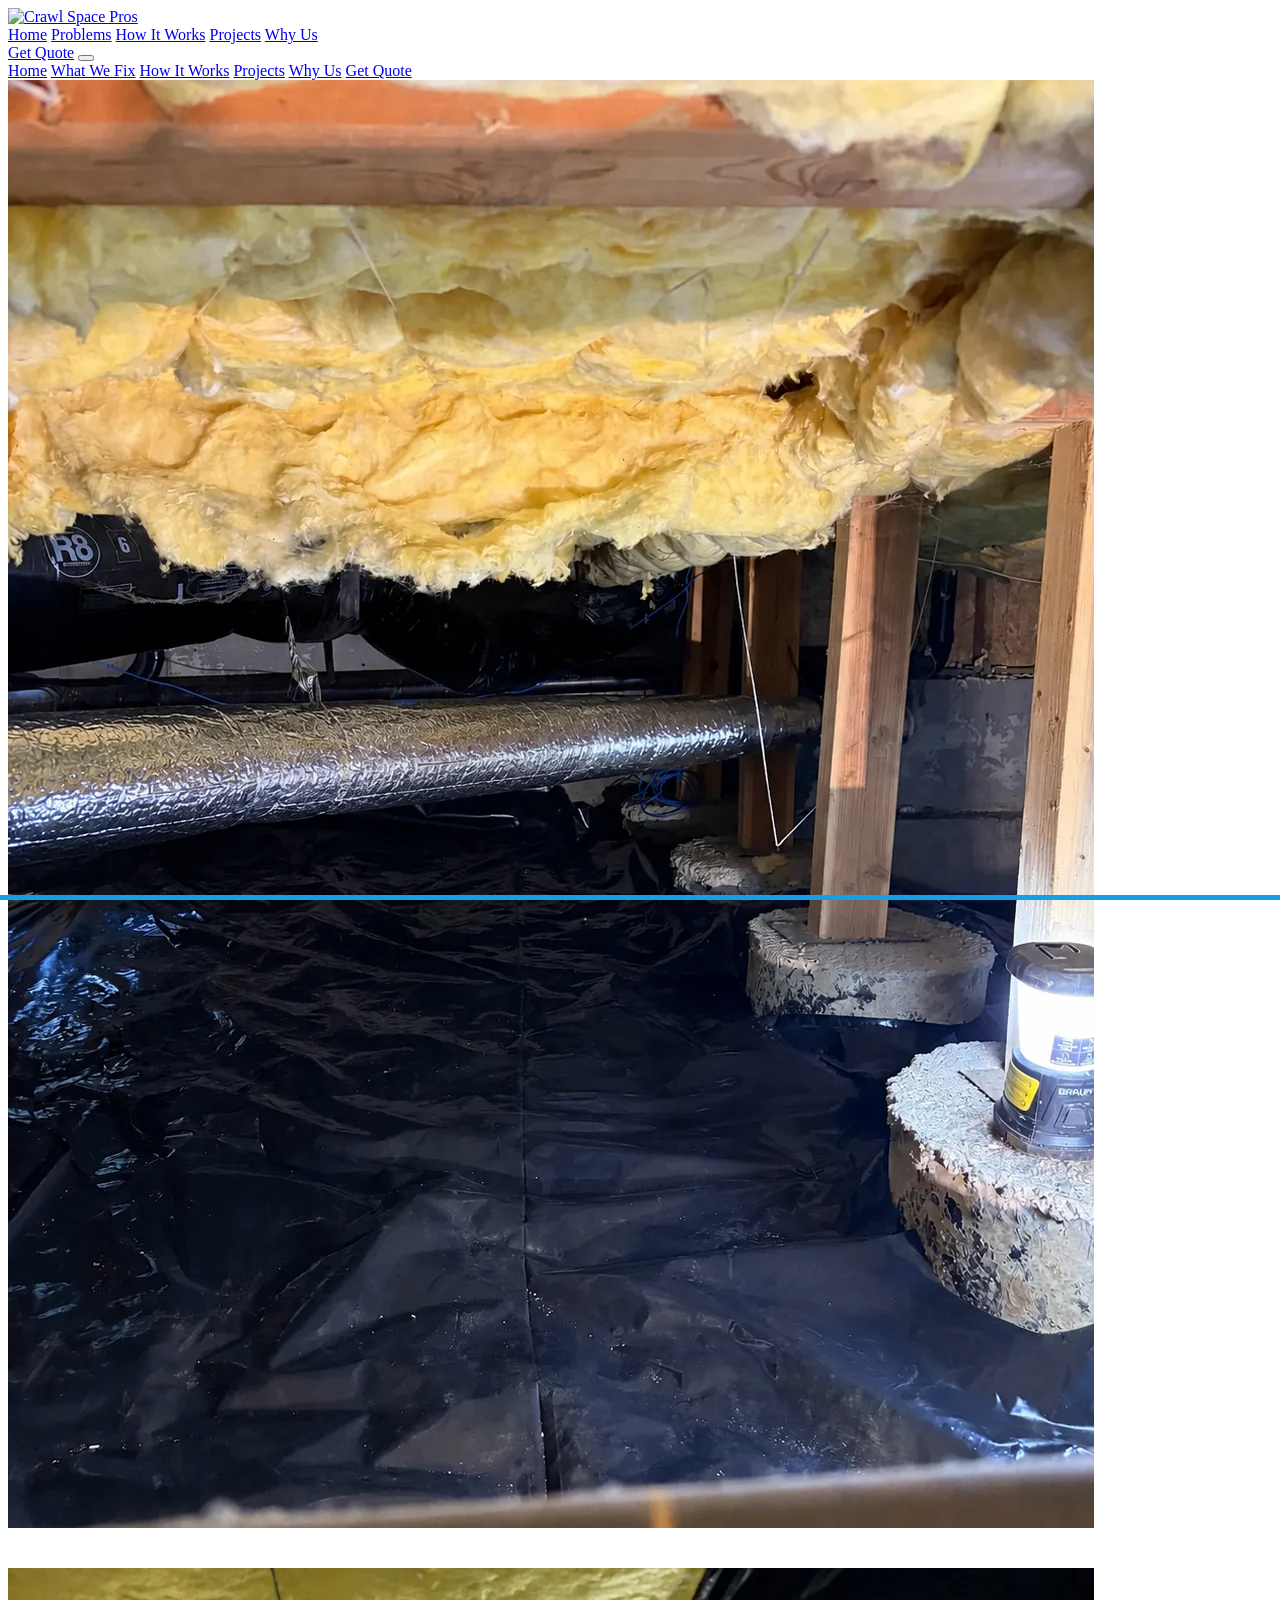
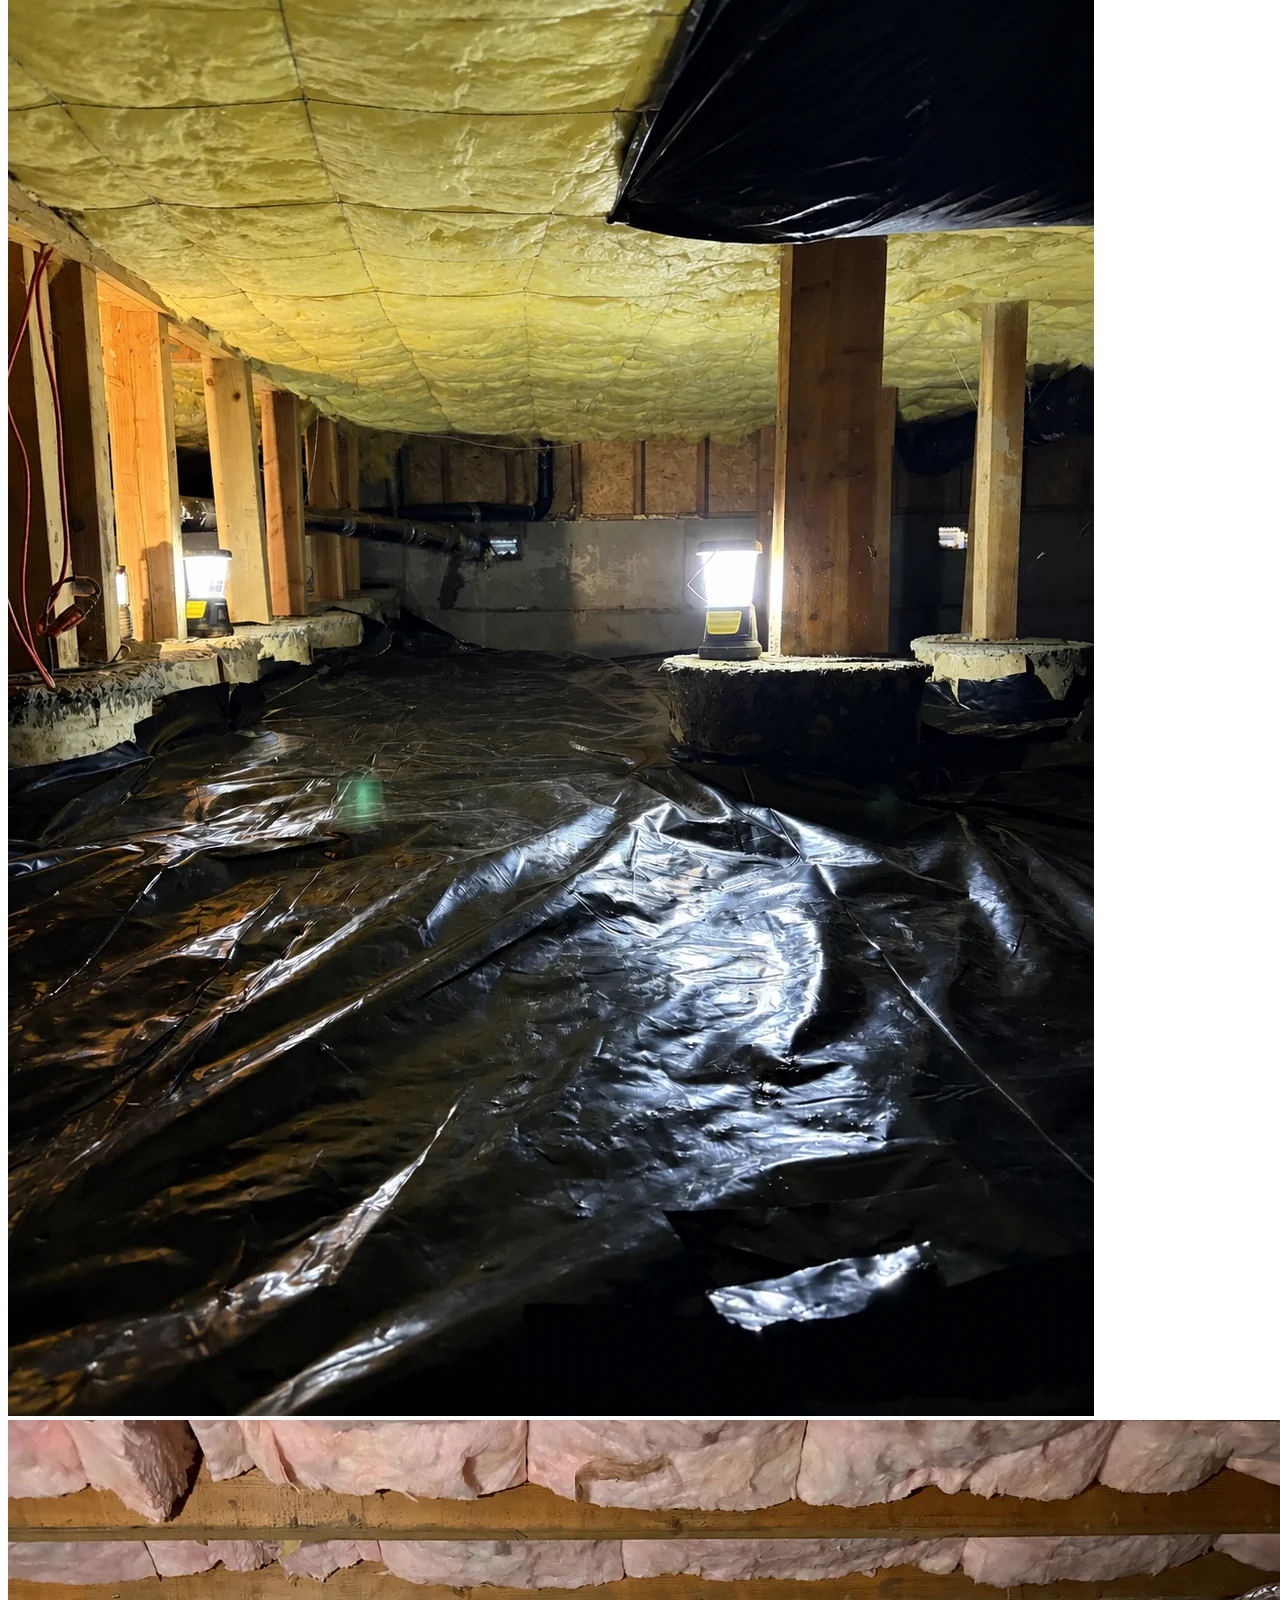
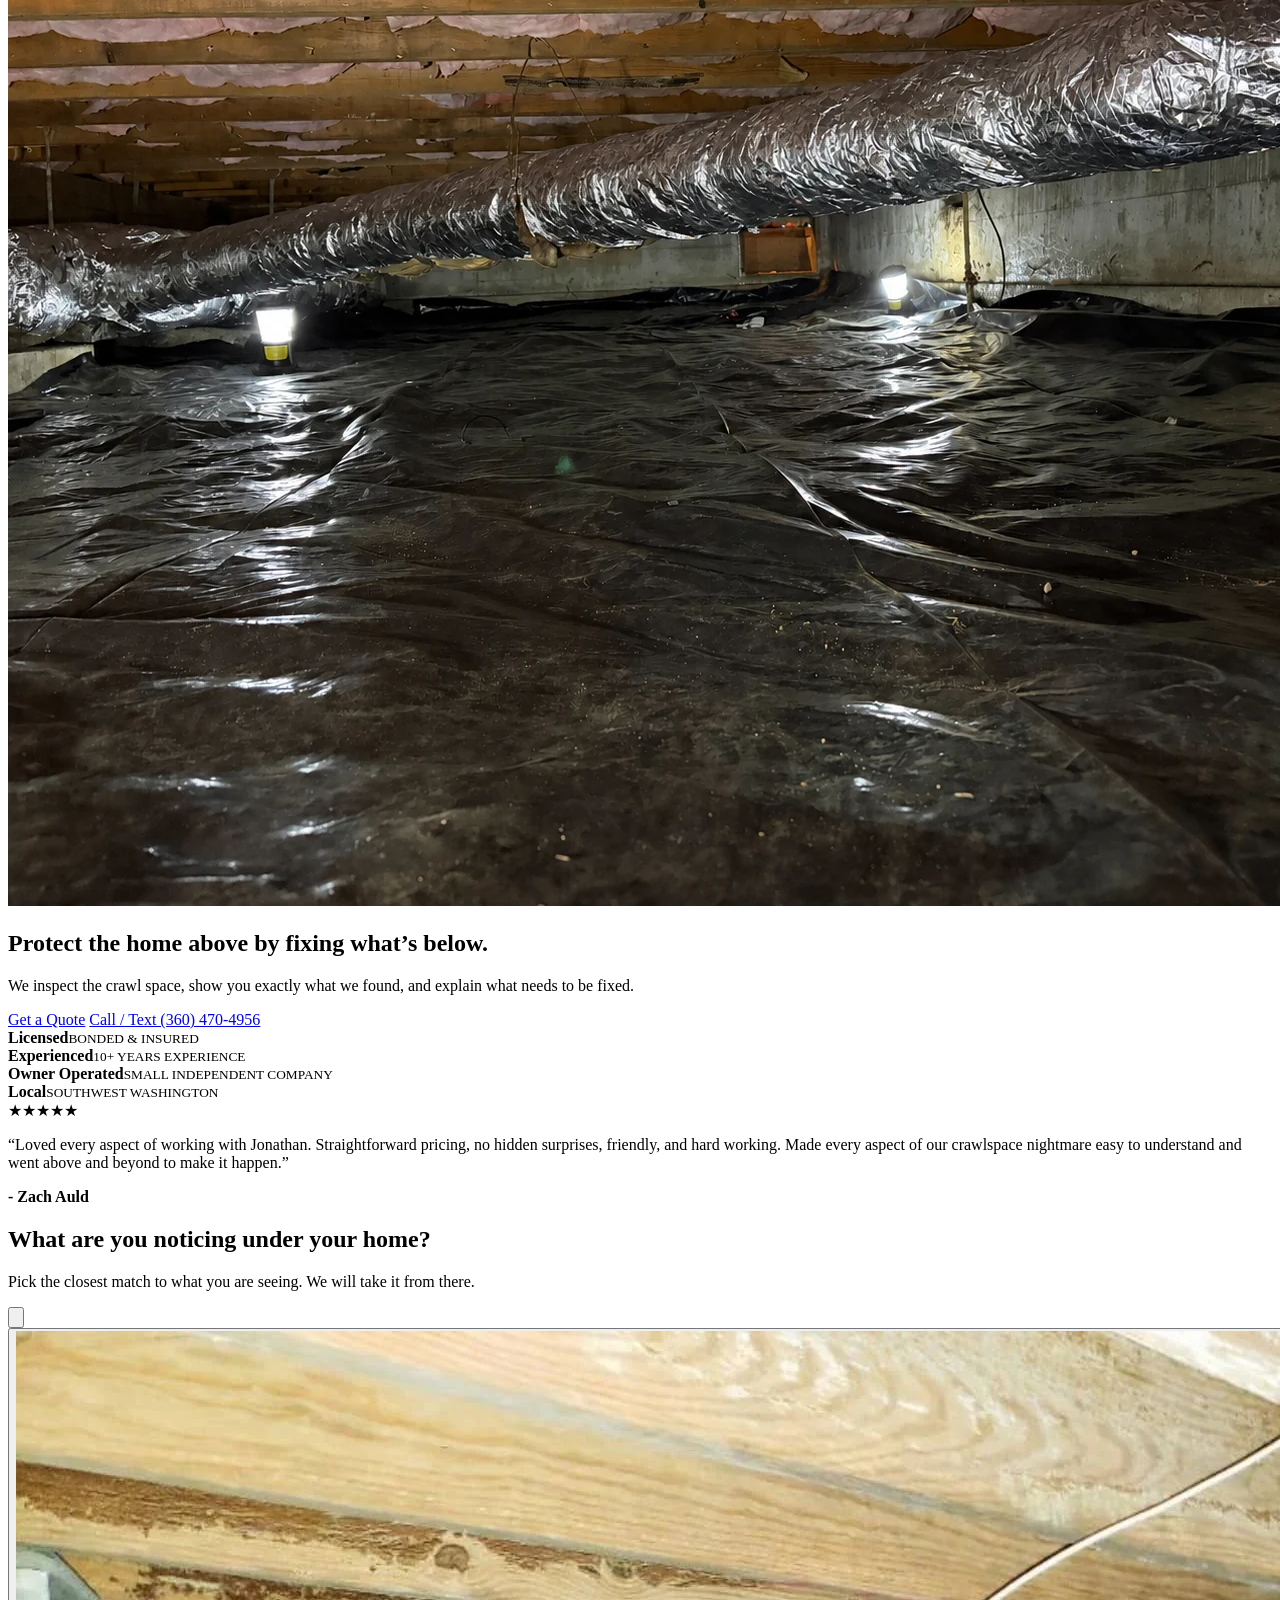
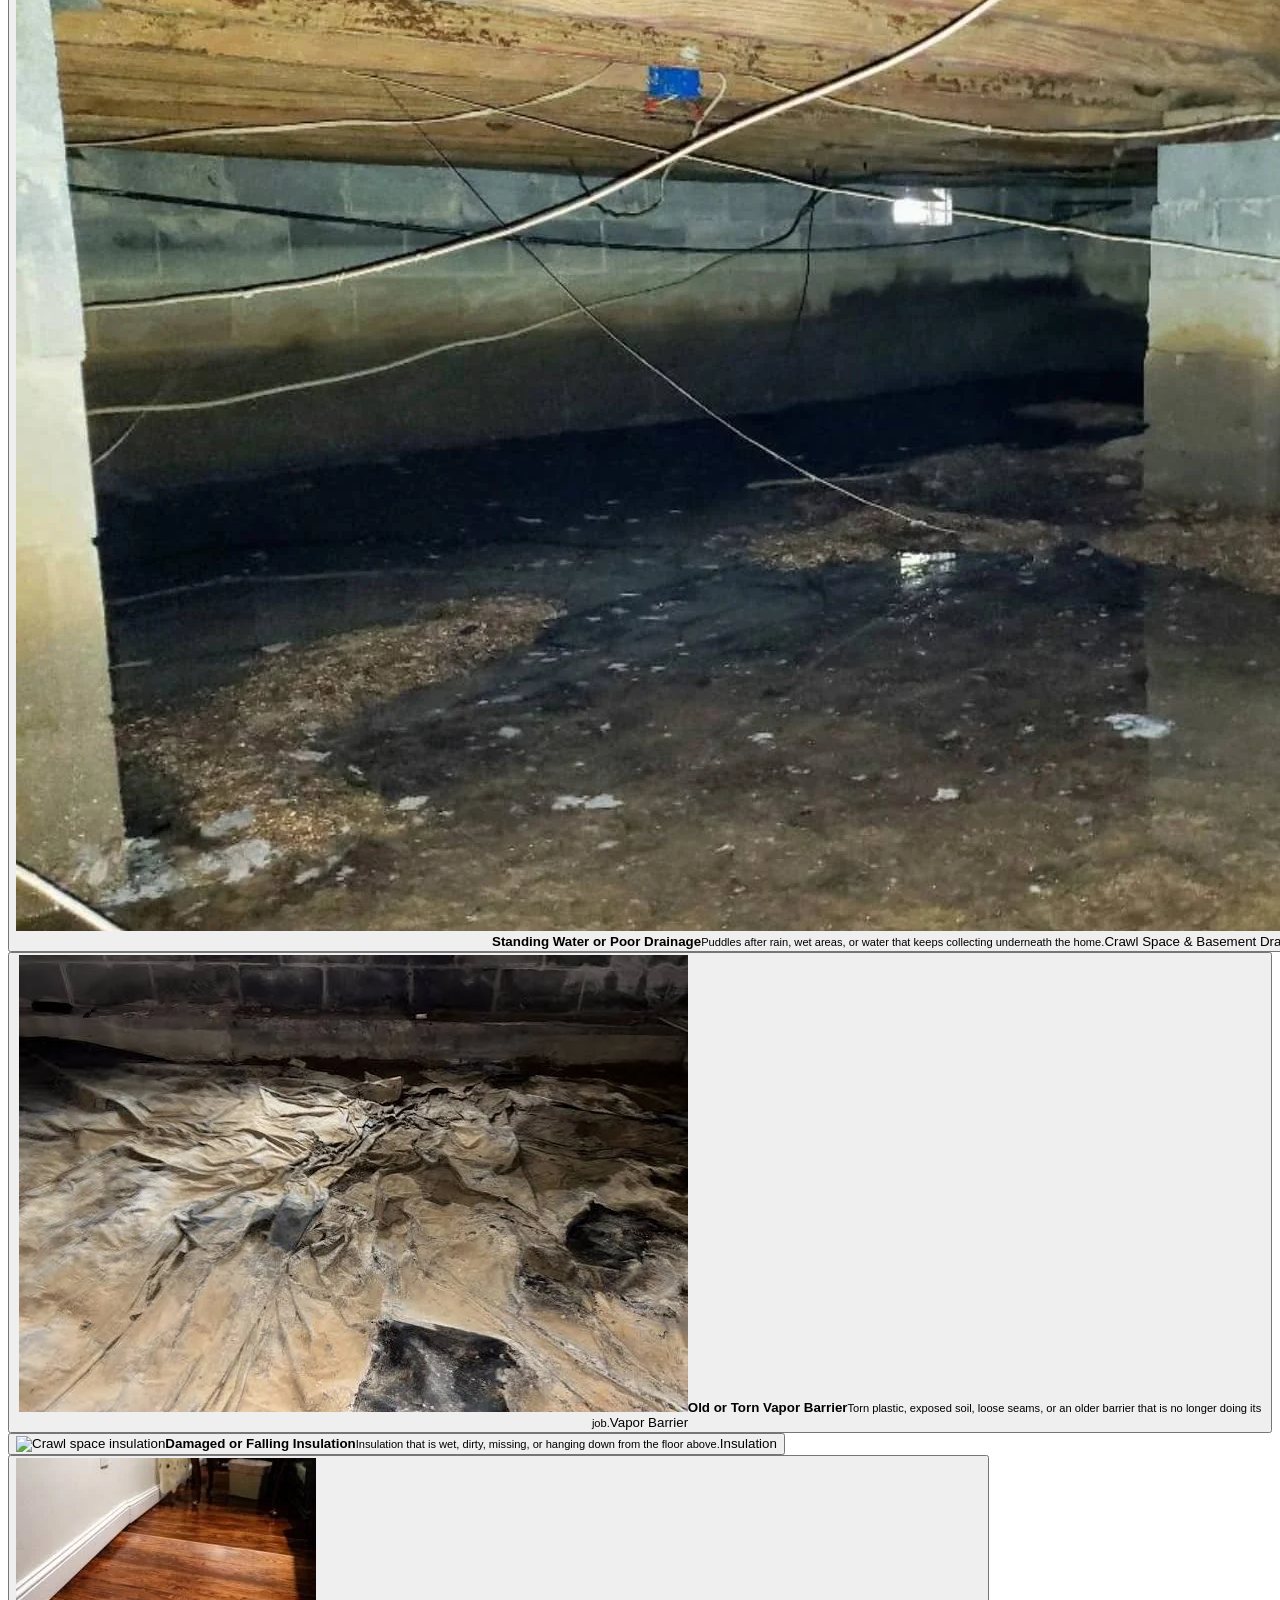
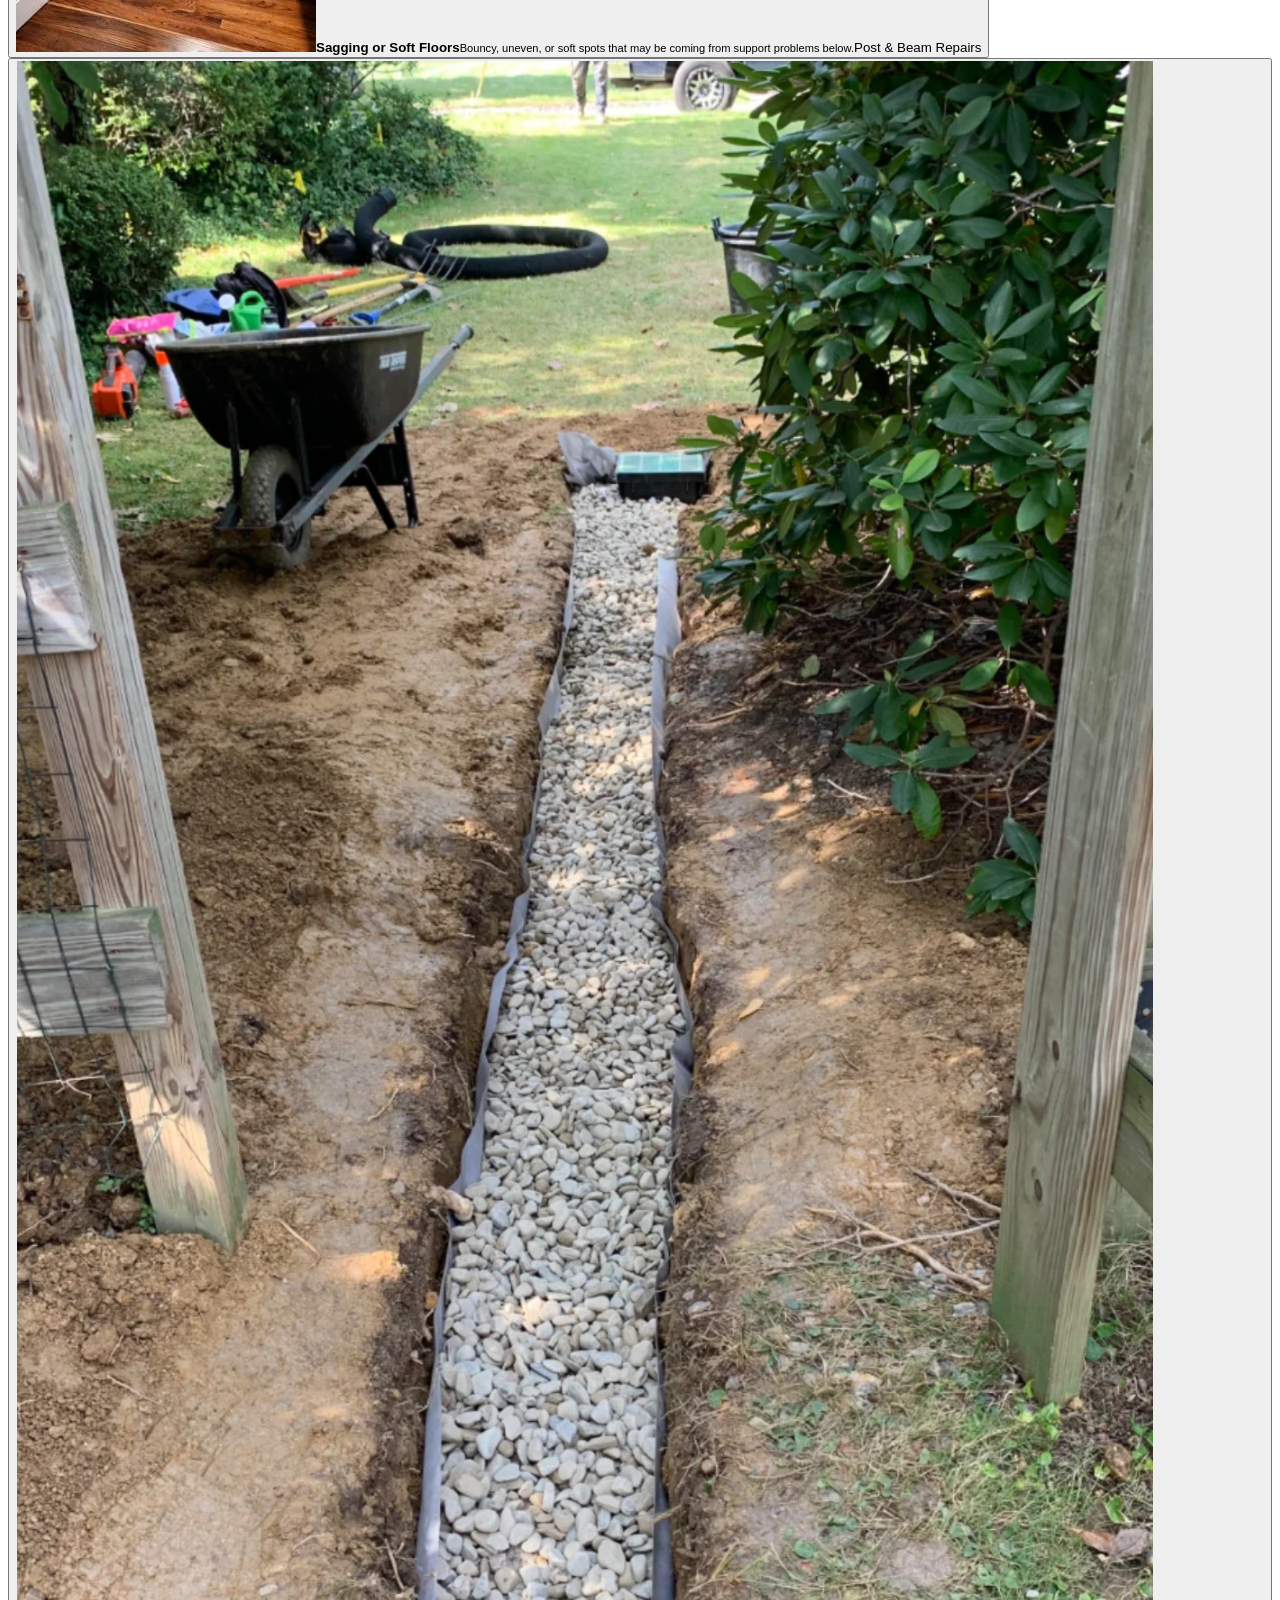
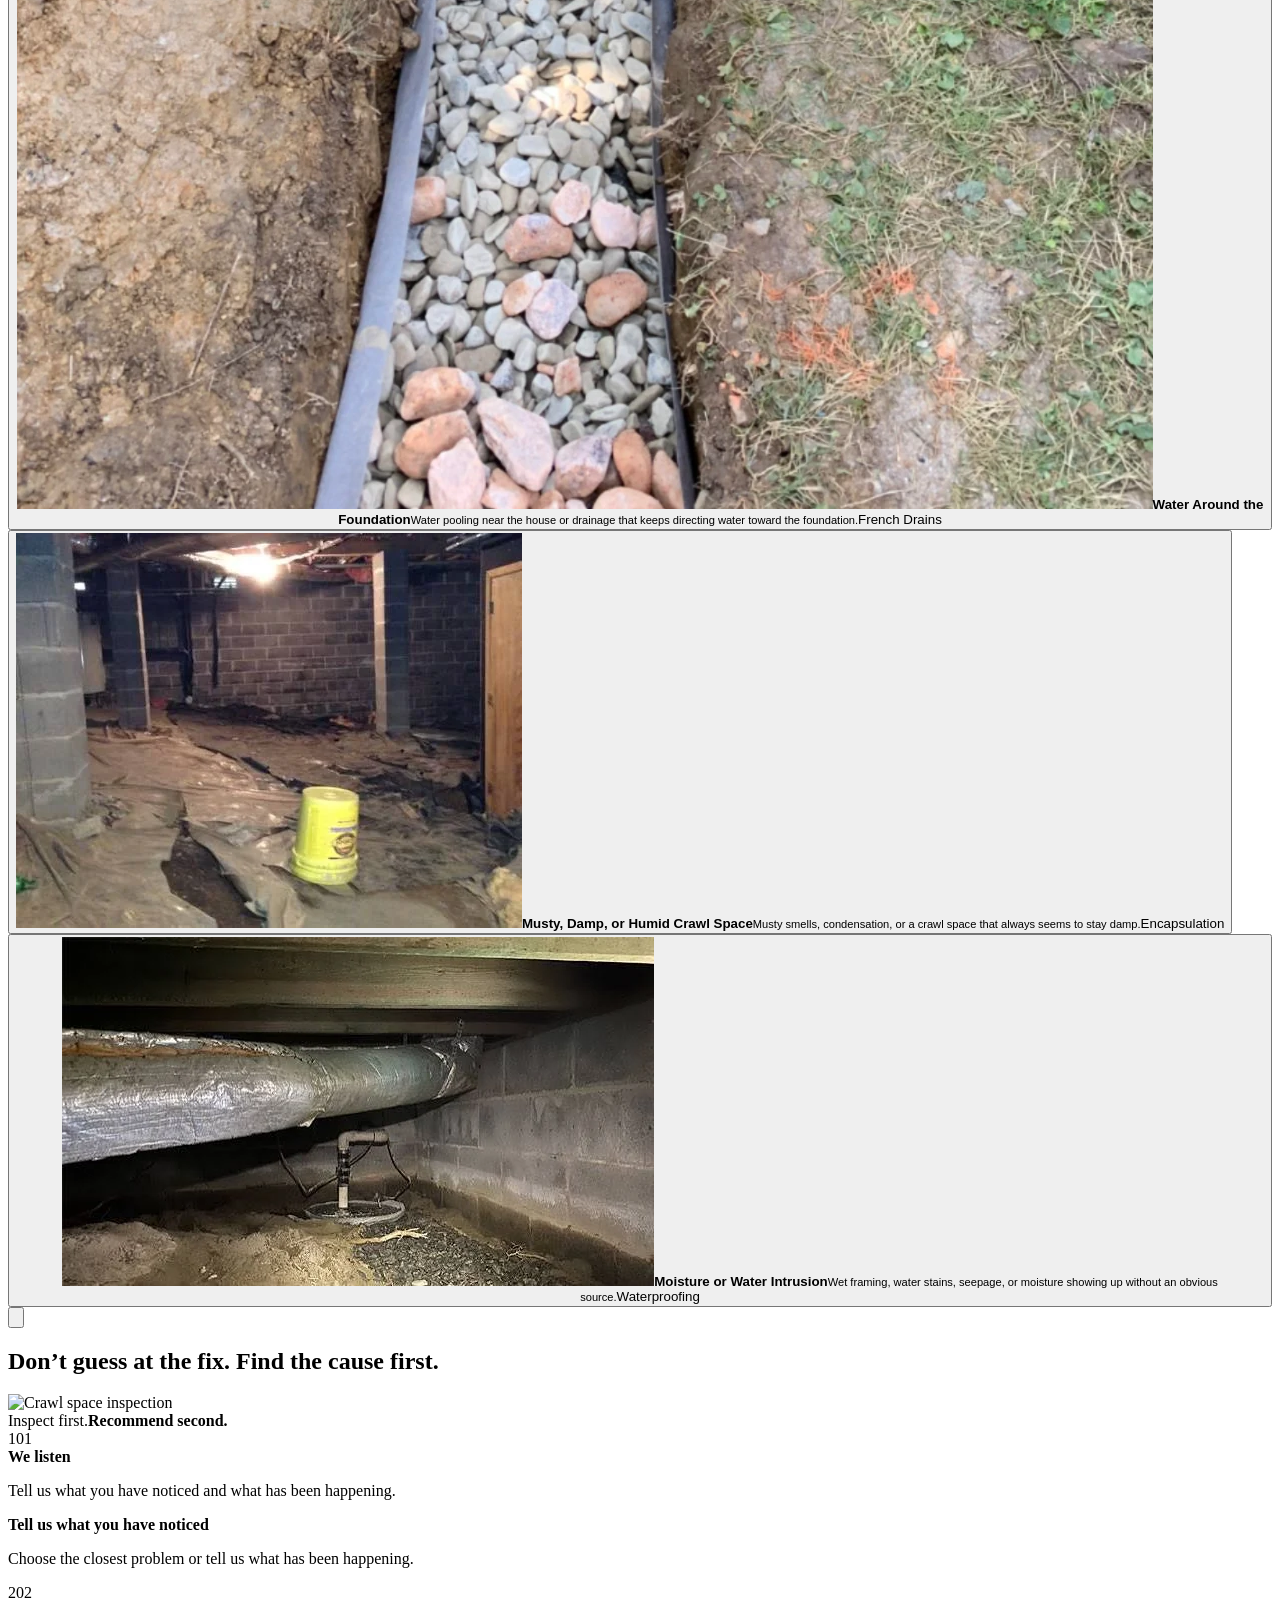
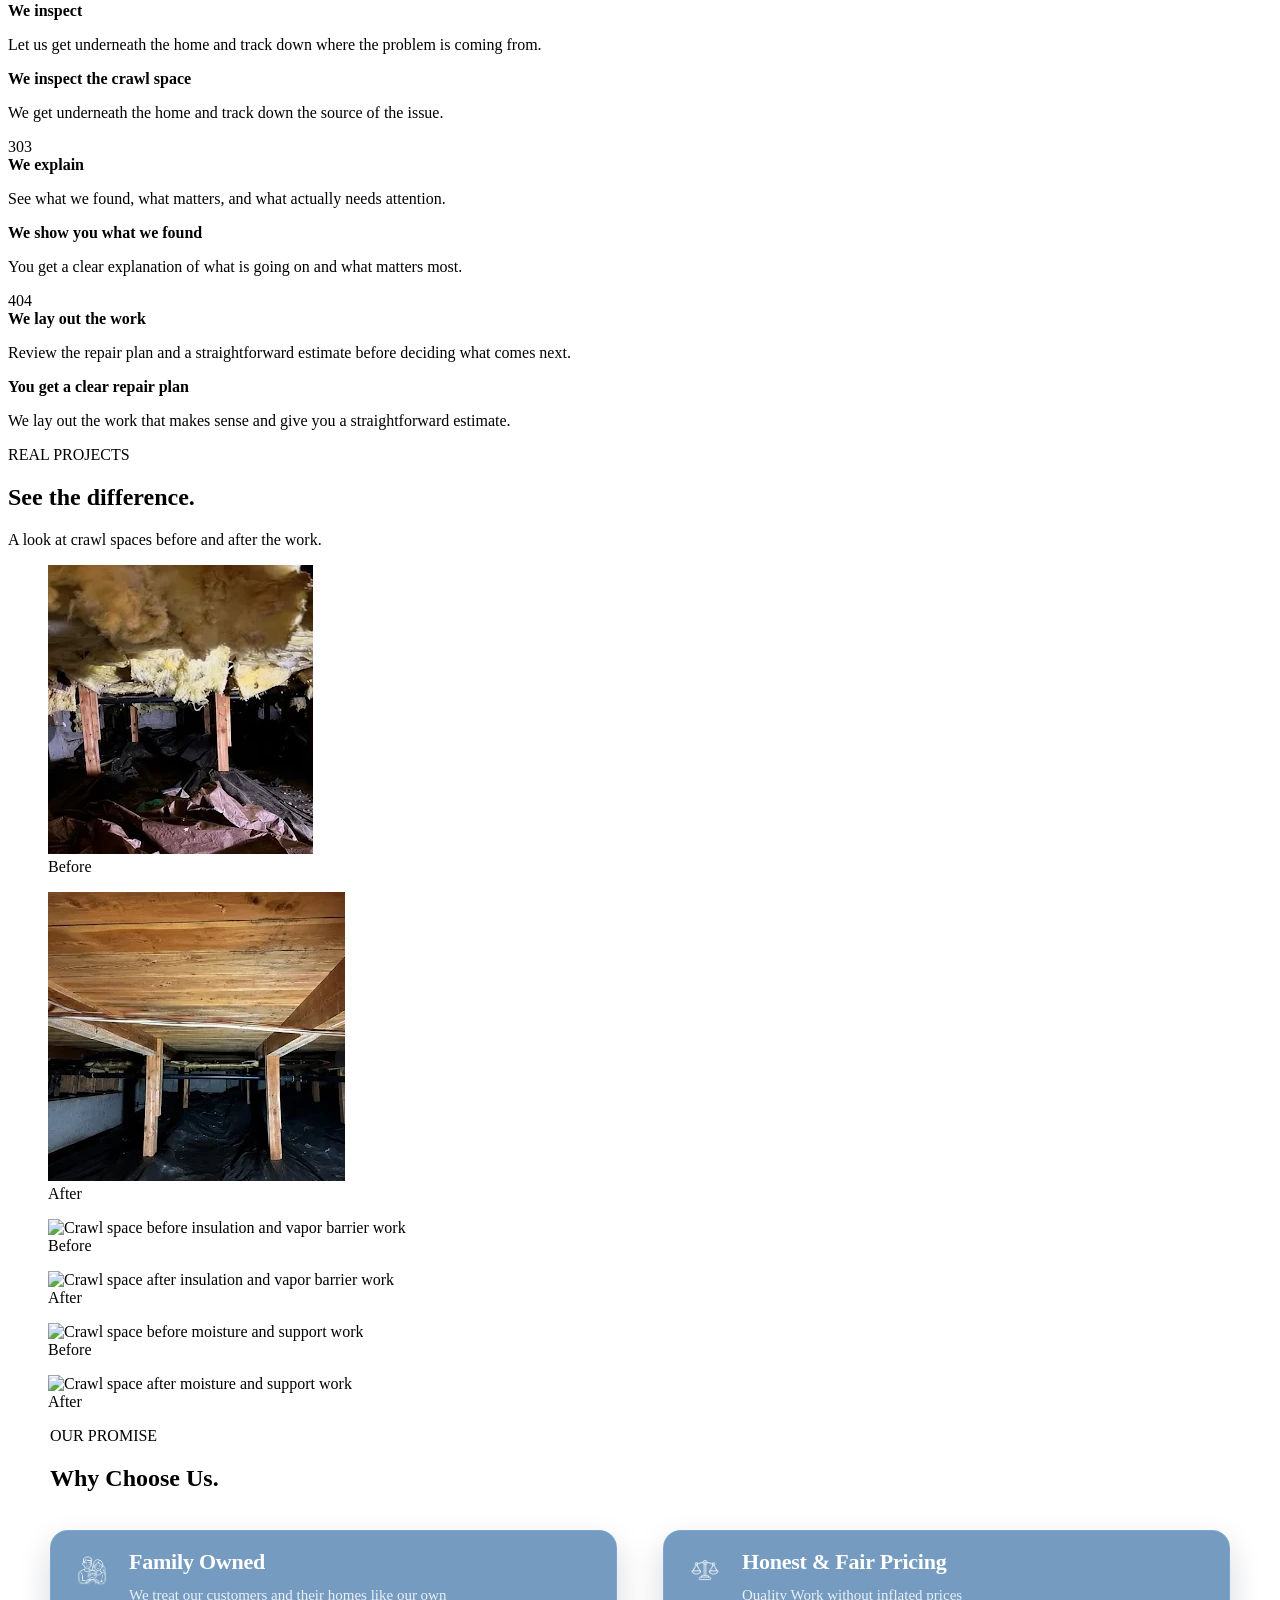
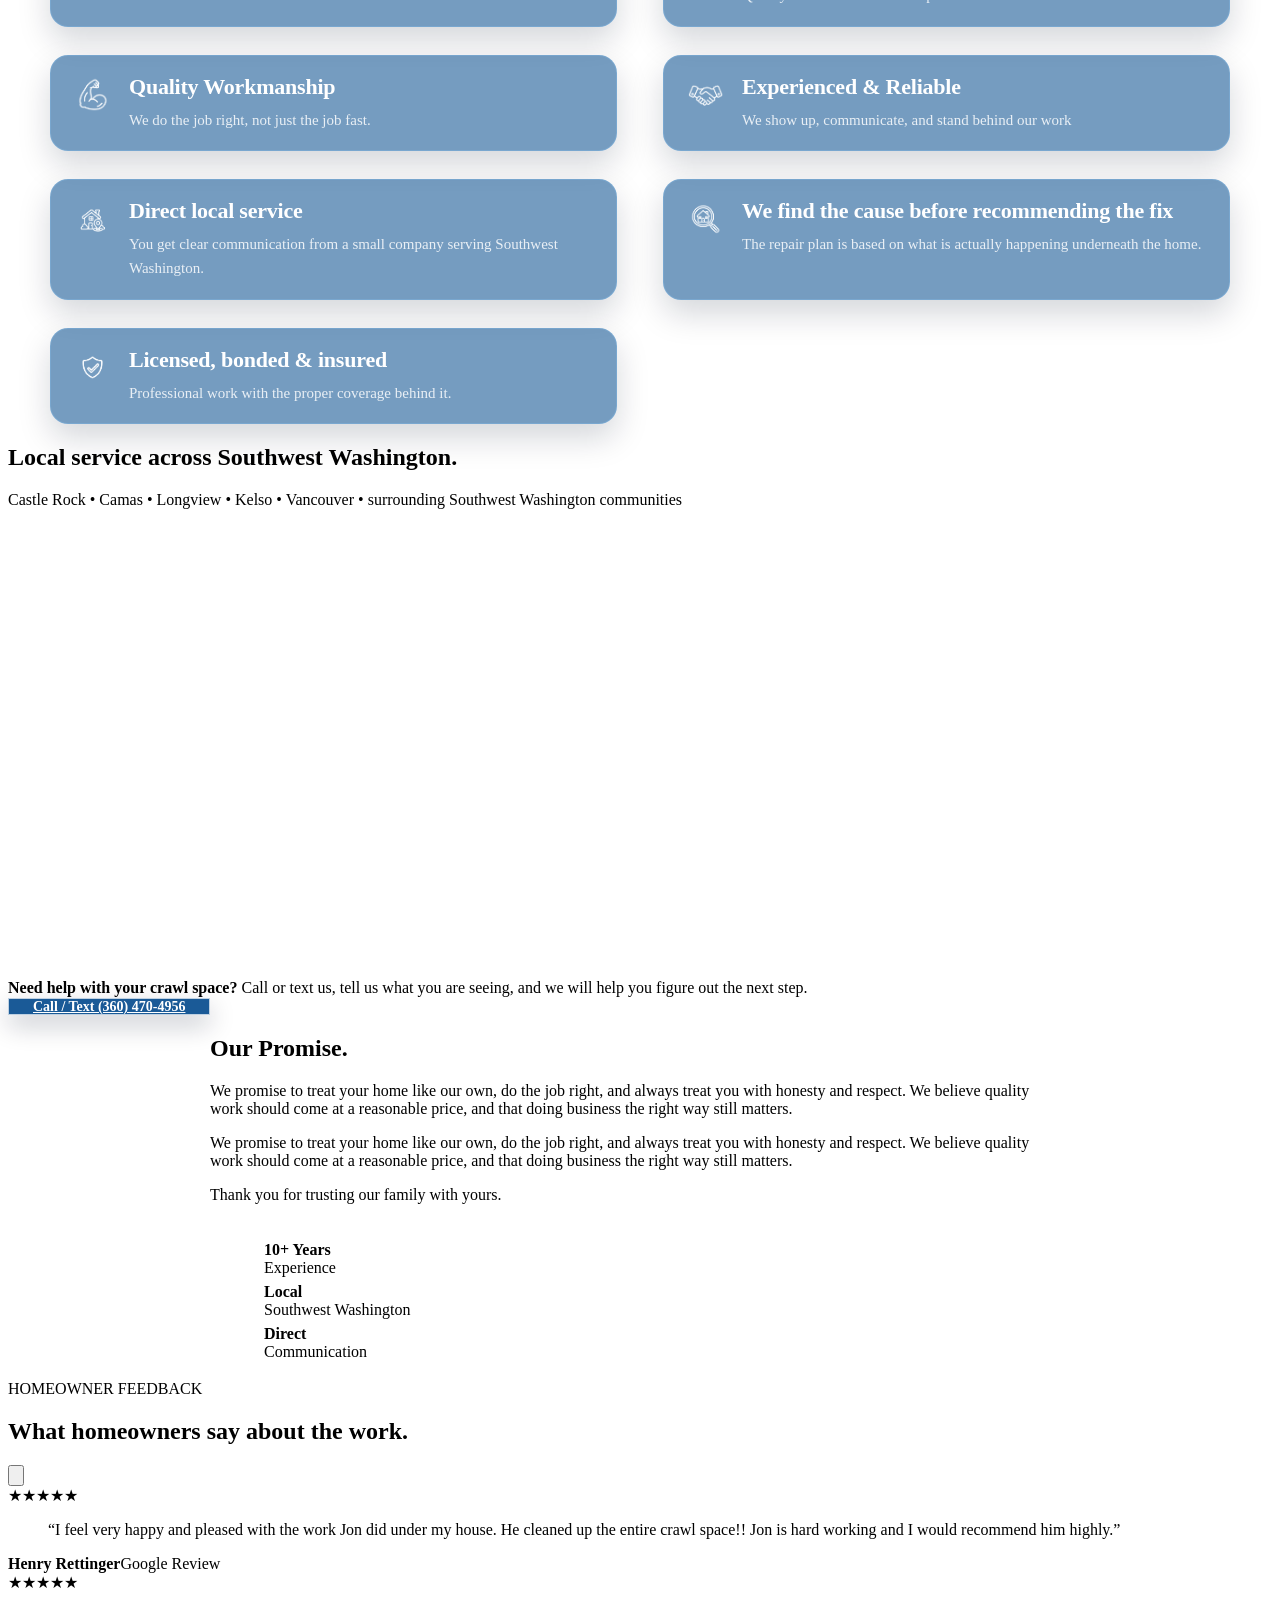
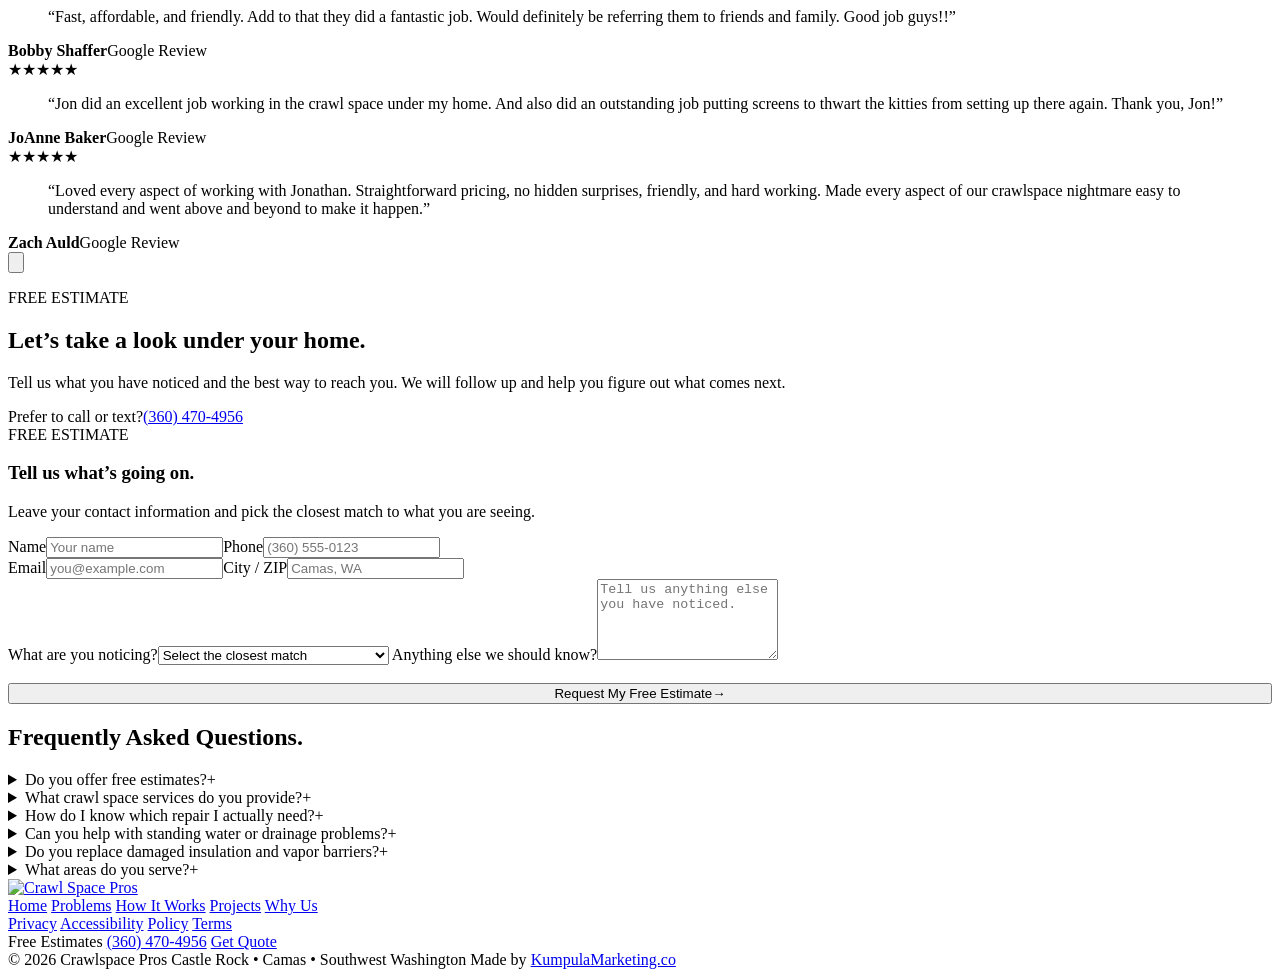
==== commit 10d4bf94: "Update index.html" ====
--- a/index.html
+++ b/index.html
@@ -66,6 +66,15 @@
       max-width: none !important;
       margin: 0 !important;
       padding: 0 !important;
+    }
+
+    #why-us #whyHeading {
+      white-space: nowrap !important;
+    }
+
+    #why-us #whyHeading span {
+      display: inline !important;
+      margin-top: 0 !important;
     }
 
     #why-us .promise-reference-list {
@@ -128,17 +137,59 @@
 
     #why-us .promise-reference-list .promise-icon-img {
       display: block !important;
+      object-fit: contain !important;
+      filter: none !important;
+    }
+
+    /* Individual icon sizing so each mark feels visually balanced. */
+    #why-us .promise-reference-list .why-reference-item:nth-child(1) .promise-icon-img {
       width: 36px !important;
       height: 36px !important;
-      object-fit: contain !important;
-      filter: none !important;
+    }
+
+    #why-us .promise-reference-list .why-reference-item:nth-child(2) .promise-icon-img {
+      width: 38px !important;
+      height: 38px !important;
+    }
+
+    #why-us .promise-reference-list .why-reference-item:nth-child(3) .promise-icon-img {
+      width: 37px !important;
+      height: 37px !important;
+    }
+
+    #why-us .promise-reference-list .why-reference-item:nth-child(4) .promise-icon-img {
+      width: 35px !important;
+      height: 35px !important;
+    }
+
+    #why-us .promise-reference-list .why-reference-item:nth-child(5) .promise-icon-img {
+      width: 33px !important;
+      height: 33px !important;
+    }
+
+    #why-us .promise-reference-list .why-reference-item:nth-child(6) .promise-icon-img {
+      width: 36px !important;
+      height: 36px !important;
+    }
+
+    #why-us .promise-reference-list .why-reference-item:nth-child(7) .promise-icon-img {
+      width: 31px !important;
+      height: 31px !important;
     }
 
     @media (min-width: 701px) {
+      #why-us .promise-reference-list .why-reference-item {
+        padding: 18px 20px !important;
+        border: 1px solid rgba(138, 205, 255, 0.24) !important;
+        border-radius: 18px !important;
+        background: rgba(26, 90, 151, 0.60) !important;
+        box-shadow: 0 14px 32px rgba(3, 18, 41, 0.17) !important;
+      }
+
       #why-us .promise-reference-list .why-reference-item:last-child {
-        grid-column: 1 / -1 !important;
-        width: min(100%, 540px) !important;
-        justify-self: center !important;
+        grid-column: auto !important;
+        width: auto !important;
+        justify-self: stretch !important;
       }
     }
 
@@ -160,6 +211,12 @@
       #why-us .promise-reference-copy {
         display: block !important;
         padding: 0 2px !important;
+      }
+
+      #why-us #whyHeading {
+        white-space: nowrap !important;
+        font-size: clamp(28px, 8.8vw, 34px) !important;
+        line-height: 1.08 !important;
       }
 
       #why-us .promise-reference-list {
@@ -175,6 +232,11 @@
         justify-self: stretch !important;
         grid-template-columns: 38px minmax(0, 1fr) !important;
         gap: 14px !important;
+        padding: 0 !important;
+        border: 0 !important;
+        border-radius: 0 !important;
+        background: transparent !important;
+        box-shadow: none !important;
       }
 
       #why-us .promise-reference-list .why-reference-icon {
@@ -183,10 +245,13 @@
         min-width: 38px !important;
       }
 
-      #why-us .promise-reference-list .promise-icon-img {
-        width: 32px !important;
-        height: 32px !important;
-      }
+      #why-us .promise-reference-list .why-reference-item:nth-child(1) .promise-icon-img { width: 32px !important; height: 32px !important; }
+      #why-us .promise-reference-list .why-reference-item:nth-child(2) .promise-icon-img { width: 34px !important; height: 34px !important; }
+      #why-us .promise-reference-list .why-reference-item:nth-child(3) .promise-icon-img { width: 32px !important; height: 32px !important; }
+      #why-us .promise-reference-list .why-reference-item:nth-child(4) .promise-icon-img { width: 31px !important; height: 31px !important; }
+      #why-us .promise-reference-list .why-reference-item:nth-child(5) .promise-icon-img { width: 29px !important; height: 29px !important; }
+      #why-us .promise-reference-list .why-reference-item:nth-child(6) .promise-icon-img { width: 31px !important; height: 31px !important; }
+      #why-us .promise-reference-list .why-reference-item:nth-child(7) .promise-icon-img { width: 28px !important; height: 28px !important; }
 
       #why-us .promise-reference-list .why-reference-item h3 {
         font-size: 18px !important;
@@ -267,6 +332,14 @@
     }
 
 
+
+
+    /* Mobile only: hide the OUR PROMISE eyebrow above Why Choose Us. */
+    @media (max-width: 700px) {
+      #why-us .why-eyebrow {
+        display: none !important;
+      }
+    }
 
   </style>
 </head>
@@ -342,7 +415,7 @@
           <span class="trust-copy"><strong>Experienced</strong><small>10+ YEARS EXPERIENCE</small></span>
         </div>
         <div class="trust-item">
-          <span class="trust-copy"><strong>Owner Operated</strong><small>SMALL LOCAL COMPANY</small></span>
+          <span class="trust-copy"><strong>Owner Operated</strong><small>SMALL INDEPENDENT COMPANY</small></span>
         </div>
         <div class="trust-item">
           <span class="trust-copy"><strong>Local</strong><small>SOUTHWEST WASHINGTON</small></span>
@@ -369,7 +442,7 @@
         <div class="problem-carousel-shell">
           <button class="carousel-arrow carousel-arrow-prev" type="button" aria-label="Previous problem"><svg viewBox="0 0 24 24" aria-hidden="true"><path d="m15 18-6-6 6-6" fill="none" stroke="currentColor" stroke-width="2" stroke-linecap="round" stroke-linejoin="round"/></svg></button>
           <div class="problem-carousel" id="problemCarousel" aria-label="Crawl space problem selector">
-            <button class="problem-card problem-card-v2" type="button" data-problem="Standing Water or Poor Drainage" aria-pressed="false"><span class="problem-card-media"><img src="problem-drainage.webp" alt="Crawl space drainage problem" loading="lazy"><span class="problem-card-wedge" aria-hidden="true"></span></span><span class="problem-card-strip" aria-hidden="true"></span><span class="problem-card-body"><strong>Standing Water or Poor Drainage</strong><small>Puddles after rain, wet areas, or water that keeps collecting underneath the home.</small><span class="problem-service-line">Crawl Space and Basement Drain System</span></span></button>
+            <button class="problem-card problem-card-v2" type="button" data-problem="Standing Water or Poor Drainage" aria-pressed="false"><span class="problem-card-media"><img src="problem-drainage.webp" alt="Crawl space drainage problem" loading="lazy"><span class="problem-card-wedge" aria-hidden="true"></span></span><span class="problem-card-strip" aria-hidden="true"></span><span class="problem-card-body"><strong>Standing Water or Poor Drainage</strong><small>Puddles after rain, wet areas, or water that keeps collecting underneath the home.</small><span class="problem-service-line">Crawl Space &amp; Basement Drain System</span></span></button>
             <button class="problem-card problem-card-v2" type="button" data-problem="Old, Torn, or Missing Vapor Barrier" aria-pressed="false"><span class="problem-card-media"><img src="problem-vapor.webp" alt="Crawl space vapor barrier" loading="lazy"><span class="problem-card-wedge" aria-hidden="true"></span></span><span class="problem-card-strip" aria-hidden="true"></span><span class="problem-card-body"><strong>Old or Torn Vapor Barrier</strong><small>Torn plastic, exposed soil, loose seams, or an older barrier that is no longer doing its job.</small><span class="problem-service-line">Vapor Barrier</span></span></button>
             <button class="problem-card problem-card-v2" type="button" data-problem="Damaged or Falling Insulation" aria-pressed="false"><span class="problem-card-media"><img src="https://cdn.jsdelivr.net/gh/policypal1/crawlspace@76bbd0d19aaac5956c4bb5dbecc7d00f383407ba/problem-insulation.webp" alt="Crawl space insulation" loading="lazy"><span class="problem-card-wedge" aria-hidden="true"></span></span><span class="problem-card-strip" aria-hidden="true"></span><span class="problem-card-body"><strong>Damaged or Falling Insulation</strong><small>Insulation that is wet, dirty, missing, or hanging down from the floor above.</small><span class="problem-service-line">Insulation</span></span></button>
             <button class="problem-card problem-card-v2" type="button" data-problem="Sagging, Soft, or Uneven Floors" aria-pressed="false"><span class="problem-card-media"><img src="problem-structural.webp" alt="Crawl space structural support" loading="lazy"><span class="problem-card-wedge" aria-hidden="true"></span></span><span class="problem-card-strip" aria-hidden="true"></span><span class="problem-card-body"><strong>Sagging or Soft Floors</strong><small>Bouncy, uneven, or soft spots that may be coming from support problems below.</small><span class="problem-service-line">Post &amp; Beam Repairs</span></span></button>
@@ -510,9 +583,9 @@
 
             <article class="why-reference-item">
               <div class="why-reference-icon" aria-hidden="true">
-                <img class="promise-icon-img" src="license-icon-white.webp" alt="">
-              </div>
-              <div><h3>Licensed, bonded &amp; insured</h3><p>Professional work with the proper coverage behind it.</p></div>
+                <img class="promise-icon-img" src="local-service-icon-white.webp" alt="">
+              </div>
+              <div><h3>Direct local service</h3><p>You get clear communication from a small company serving Southwest Washington.</p></div>
             </article>
 
             <article class="why-reference-item">
@@ -524,9 +597,9 @@
 
             <article class="why-reference-item">
               <div class="why-reference-icon" aria-hidden="true">
-                <img class="promise-icon-img" src="local-service-icon-white.webp" alt="">
-              </div>
-              <div><h3>Direct local service</h3><p>You get clear communication from a small company serving Southwest Washington.</p></div>
+                <img class="promise-icon-img" src="license-icon-white.webp" alt="">
+              </div>
+              <div><h3>Licensed, bonded &amp; insured</h3><p>Professional work with the proper coverage behind it.</p></div>
             </article>
           </div>
         </div>
@@ -602,7 +675,7 @@
           <div class="reviews-grid" id="reviewsScroller">
             <article class="review-card"><div class="review-stars" aria-label="5 out of 5 stars">★★★★★</div><blockquote>“I feel very happy and pleased with the work Jon did under my house. He cleaned up the entire crawl space!! Jon is hard working and I would recommend him highly.”</blockquote><footer><strong>Henry Rettinger</strong><span>Google Review</span></footer></article>
             <article class="review-card"><div class="review-stars" aria-label="5 out of 5 stars">★★★★★</div><blockquote>“Fast, affordable, and friendly. Add to that they did a fantastic job. Would definitely be referring them to friends and family. Good job guys!!”</blockquote><footer><strong>Bobby Shaffer</strong><span>Google Review</span></footer></article>
-            <article class="review-card"><div class="review-stars" aria-label="5 out of 5 stars">★★★★★</div><blockquote>“Job did an excellent job working in the crawl space under my home. And also did an outstanding job putting screens to thwart the kitties from setting up there again. Thank you, Jon!”</blockquote><footer><strong>JoAnne Baker</strong><span>Google Review</span></footer></article>
+            <article class="review-card"><div class="review-stars" aria-label="5 out of 5 stars">★★★★★</div><blockquote>“Jon did an excellent job working in the crawl space under my home. And also did an outstanding job putting screens to thwart the kitties from setting up there again. Thank you, Jon!”</blockquote><footer><strong>JoAnne Baker</strong><span>Google Review</span></footer></article>
             <article class="review-card"><div class="review-stars" aria-label="5 out of 5 stars">★★★★★</div><blockquote>“Loved every aspect of working with Jonathan. Straightforward pricing, no hidden surprises, friendly, and hard working. Made every aspect of our crawlspace nightmare easy to understand and went above and beyond to make it happen.”</blockquote><footer><strong>Zach Auld</strong><span>Google Review</span></footer></article>
           </div>
           <button class="reviews-arrow reviews-arrow-next" type="button" aria-label="Next reviews"><svg viewBox="0 0 24 24" aria-hidden="true"><path d="m9 6 6 6-6 6" fill="none" stroke="currentColor" stroke-width="2" stroke-linecap="round" stroke-linejoin="round"/></svg></button>
@@ -680,7 +753,7 @@
     </div>
 
     <div class="footer-bottom">
-      <span>© 2026 Crawl Space Pros</span>
+      <span>© 2026 Crawlspace Pros</span>
       <span>Castle Rock • Camas • Southwest Washington</span>
       <span class="footer-credit">Made by <a href="https://kumpulamarketing.co" target="_blank" rel="noopener">KumpulaMarketing.co</a></span>
     </div>
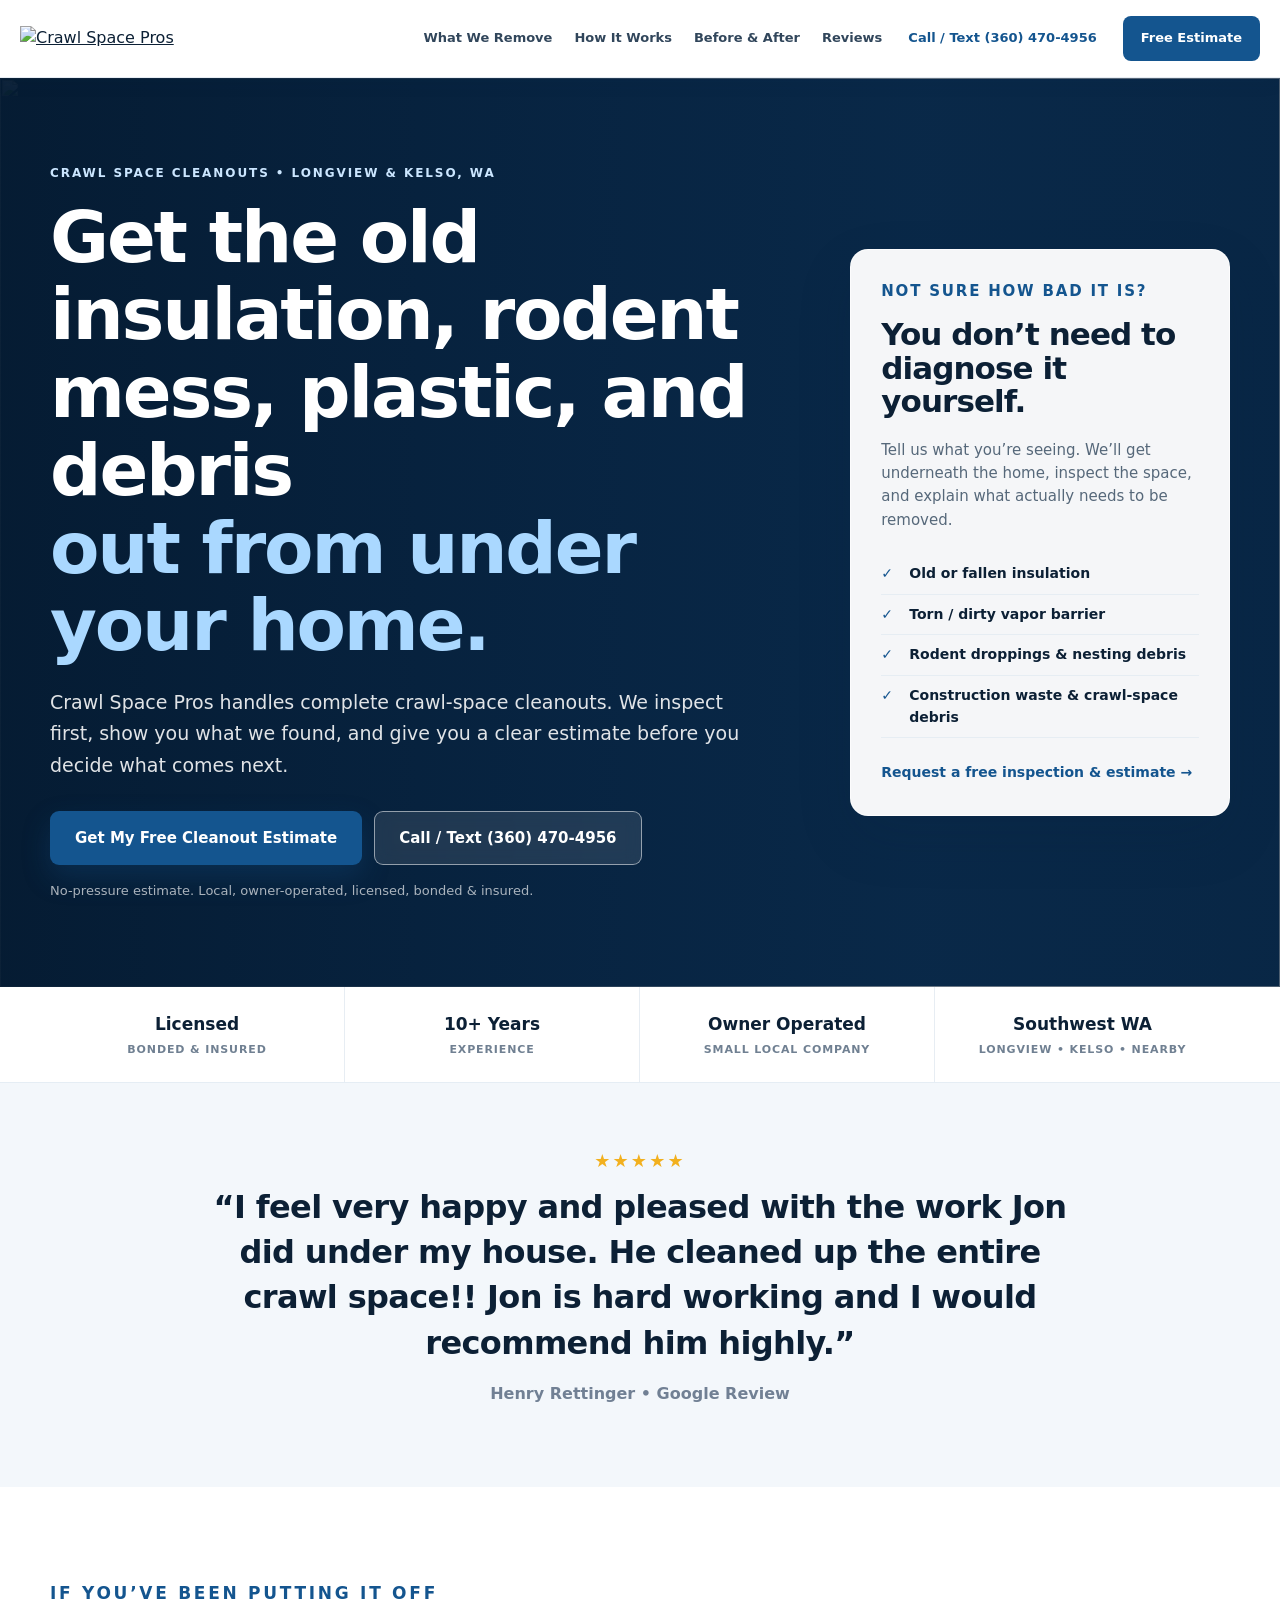
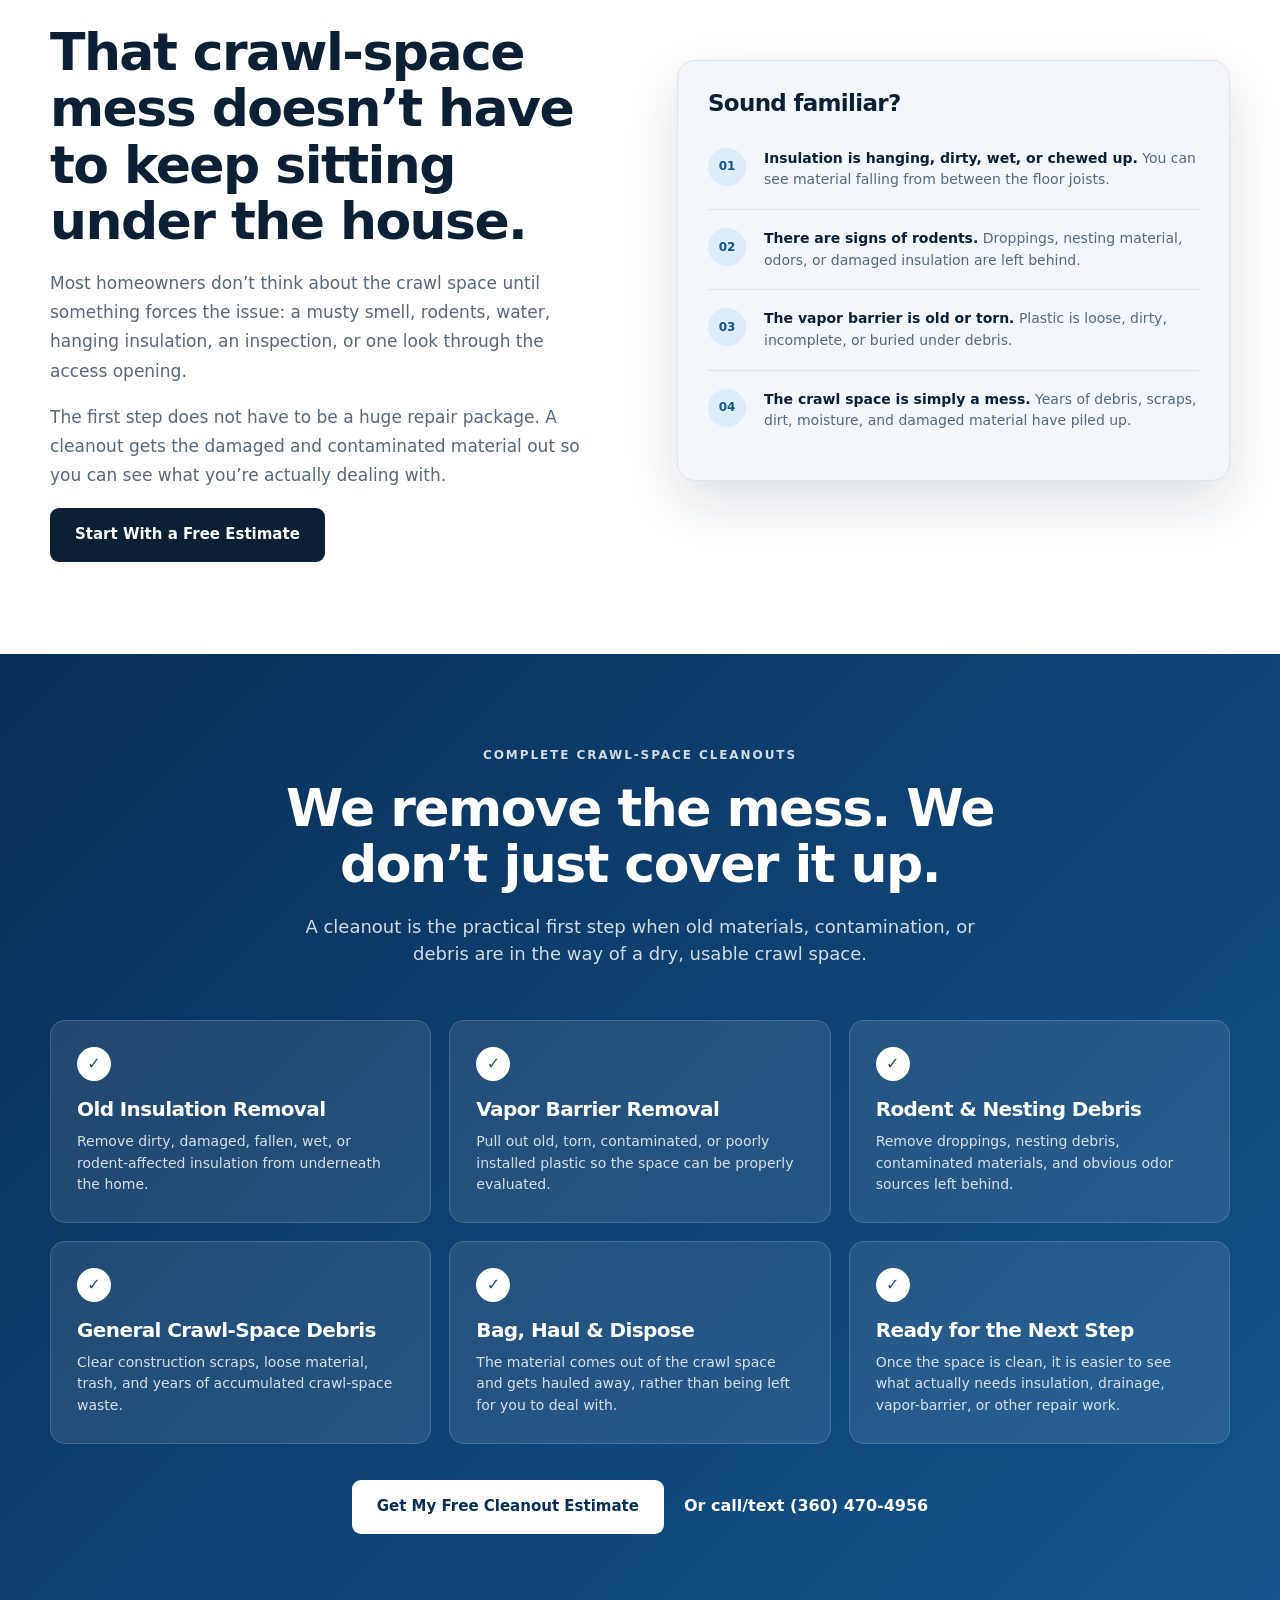
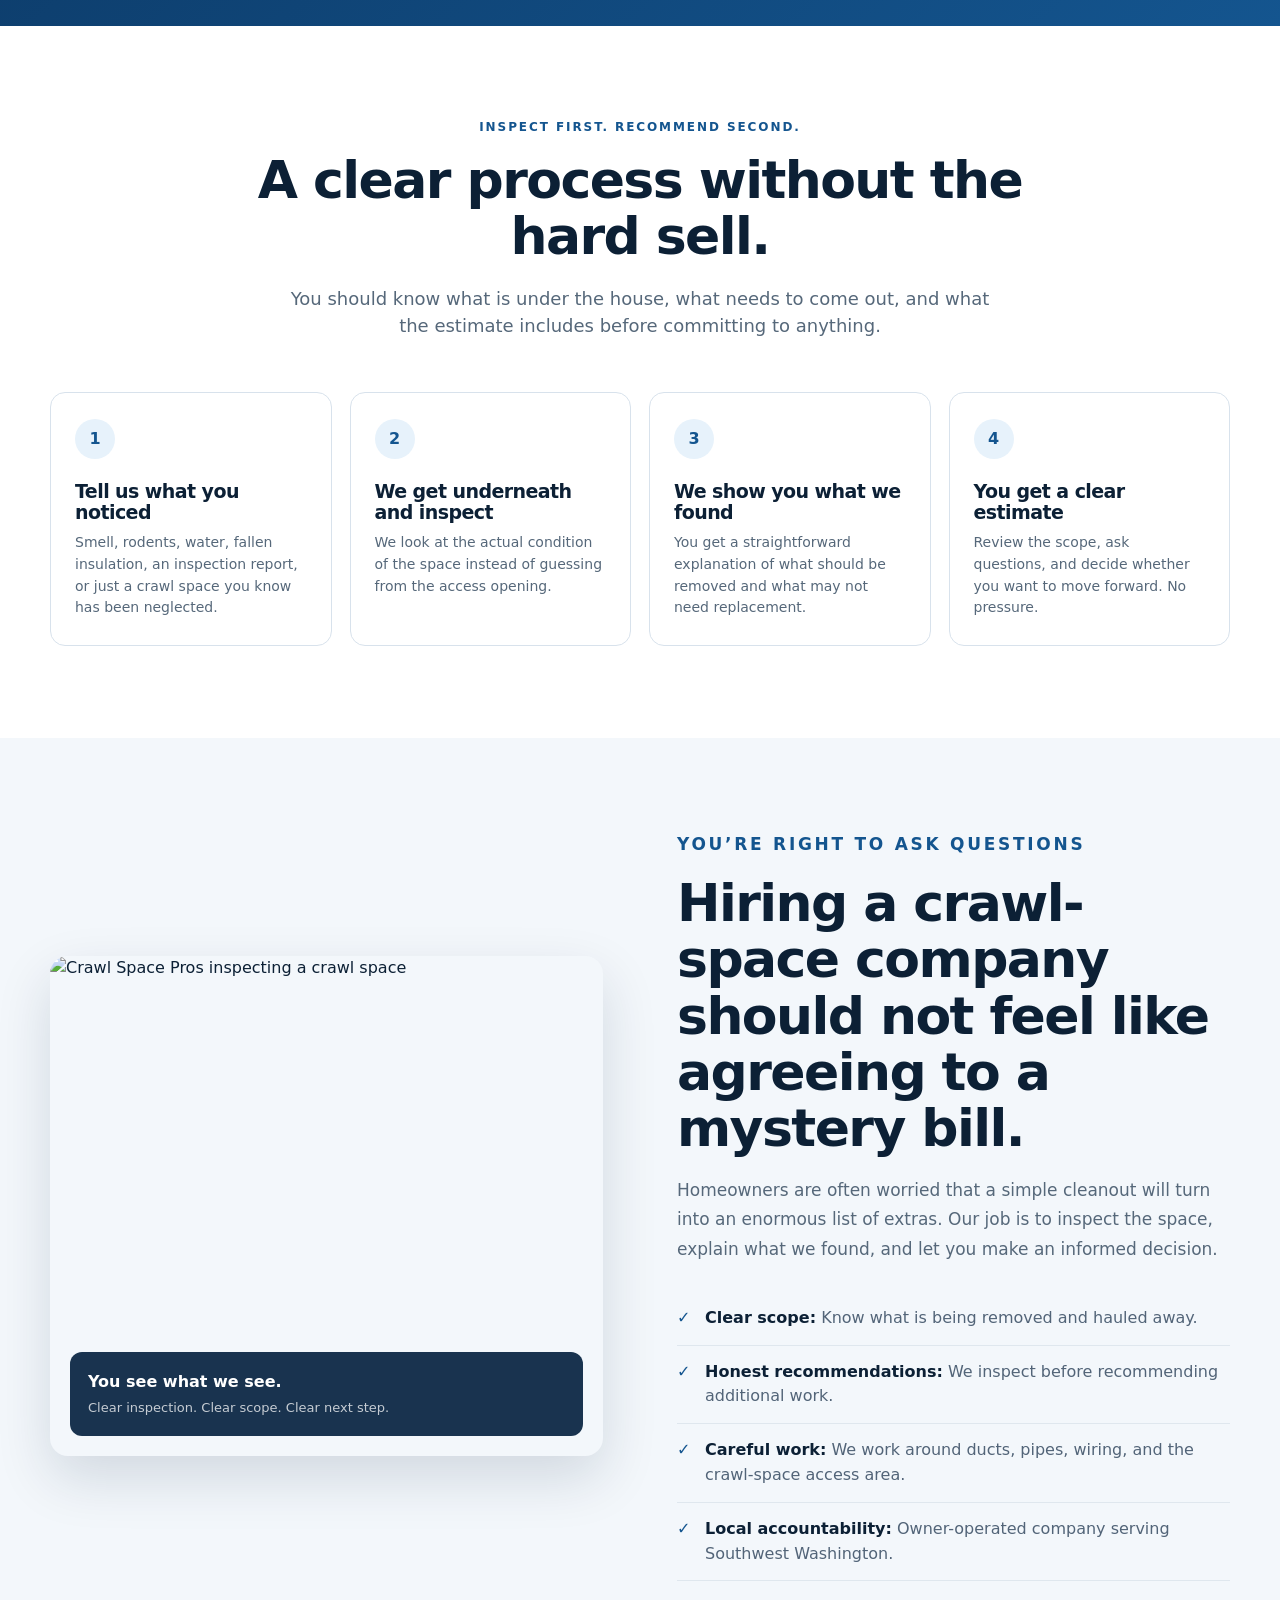
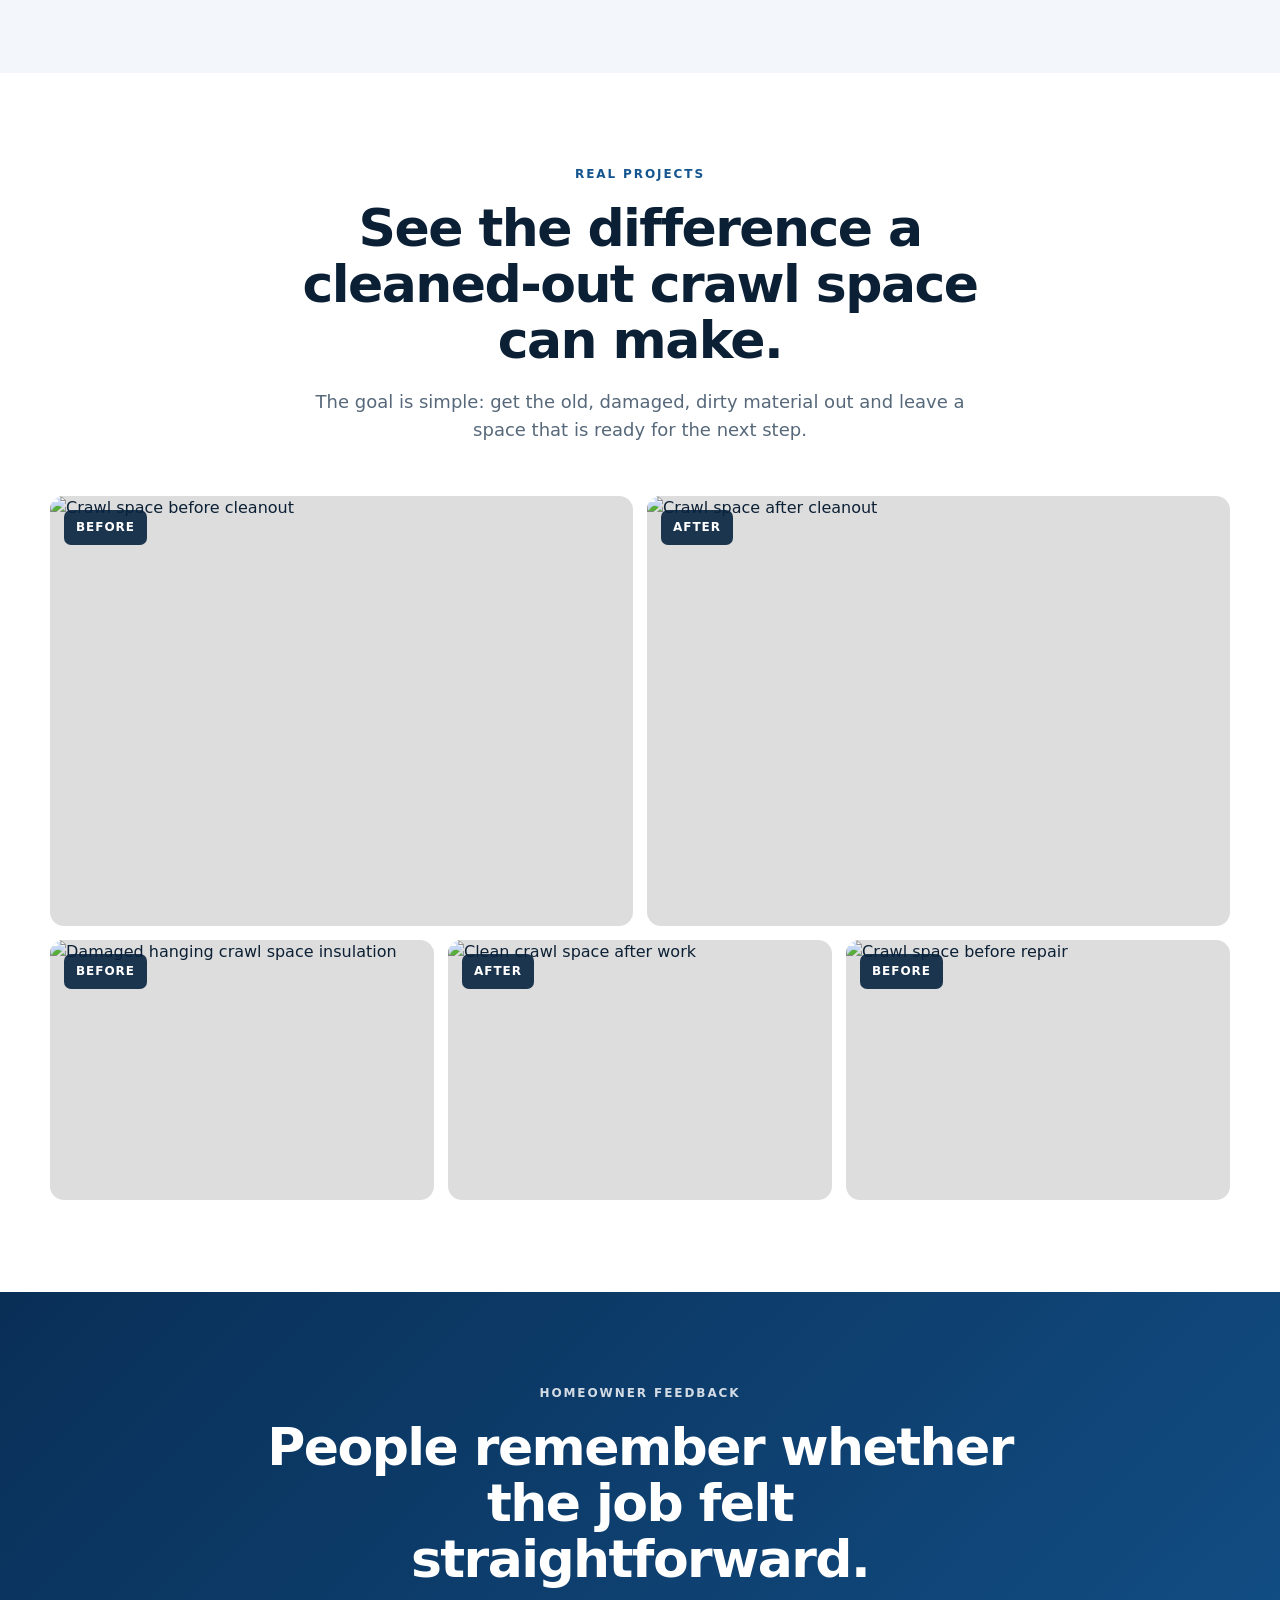
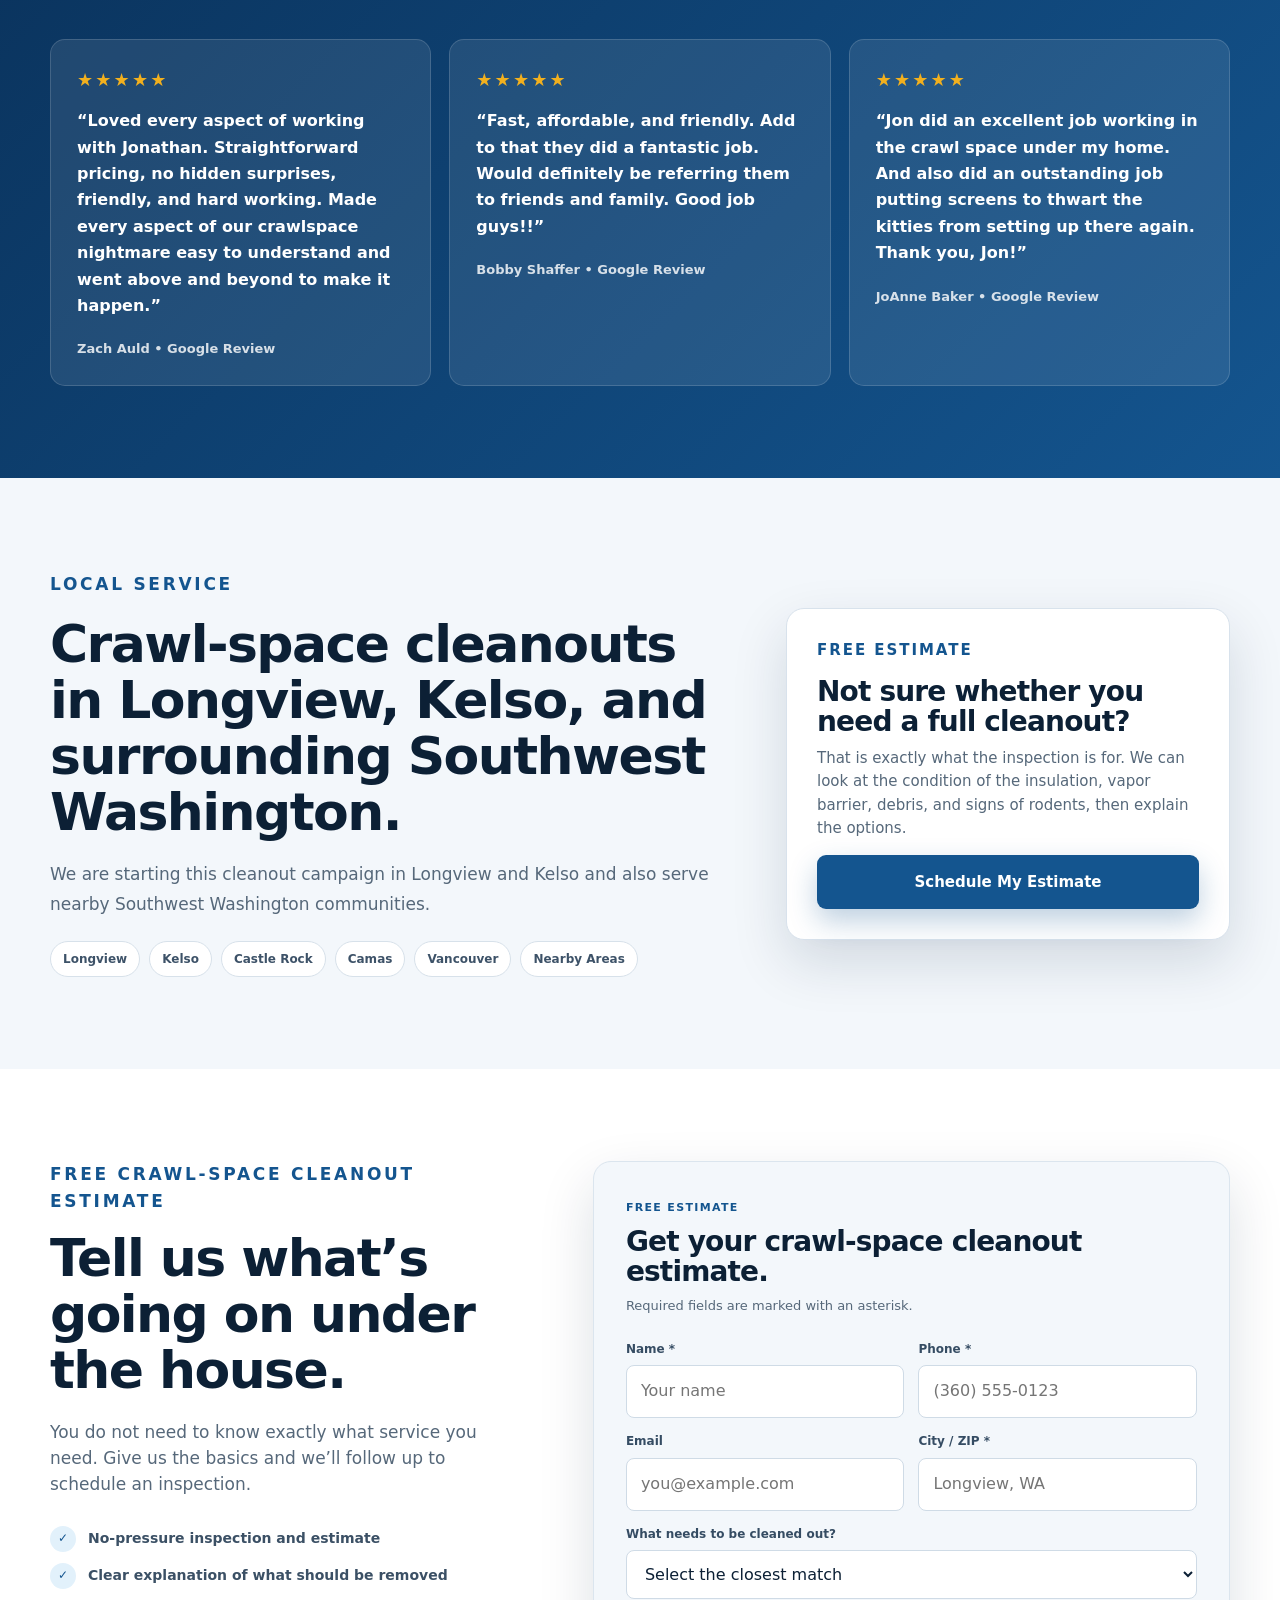
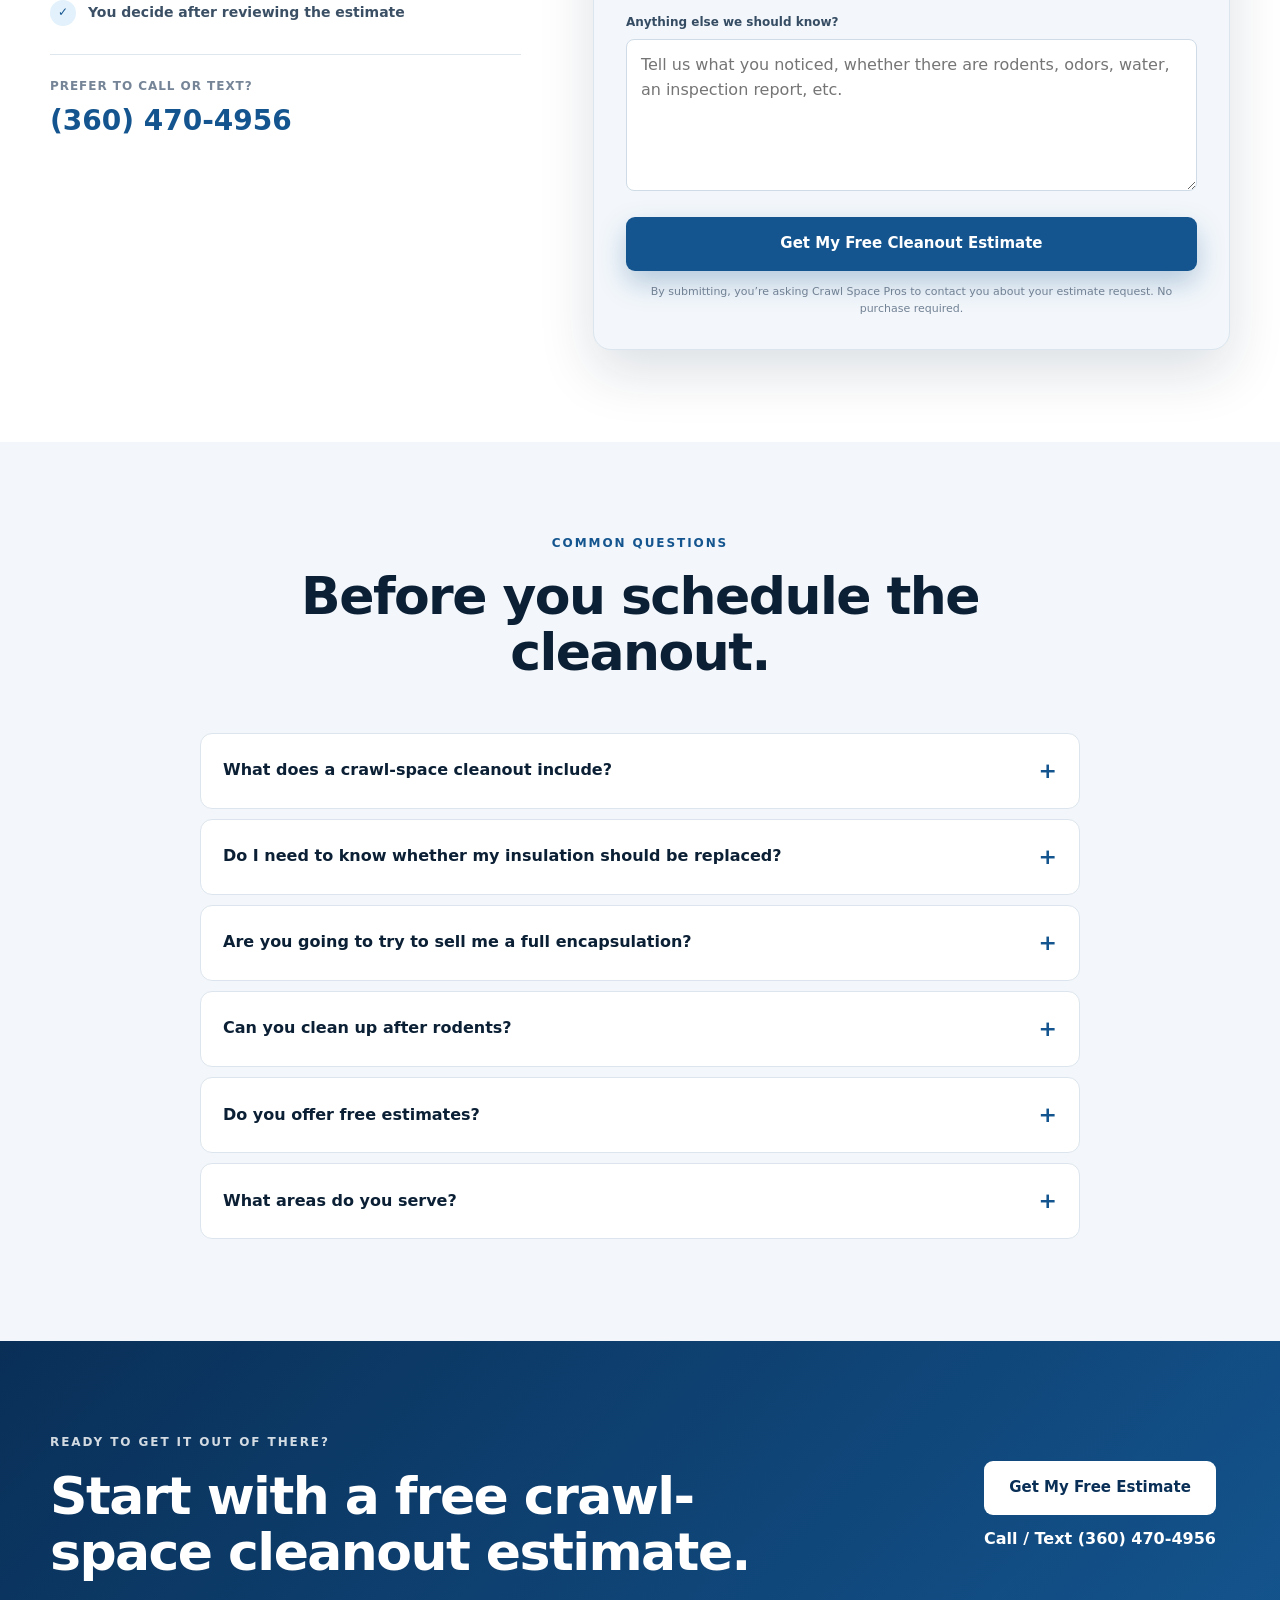
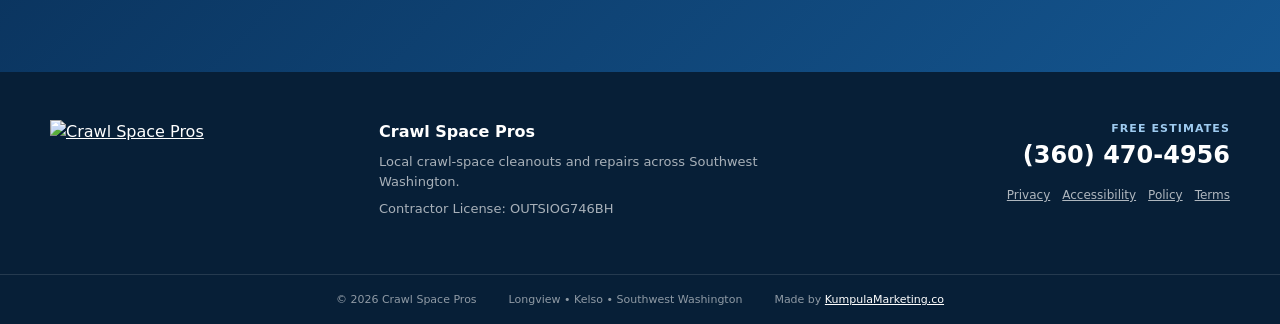
==== commit 6eecf011: "Add files via upload" ====
--- a/index.html
+++ b/index.html
@@ -3,762 +3,284 @@
 <head>
   <meta charset="UTF-8">
   <meta name="viewport" content="width=device-width, initial-scale=1.0">
-  <title>Crawl Space Pros | Southwest Washington Crawl Space Repair</title>
-
-  <link rel="icon" type="image/png" href="https://cdn.jsdelivr.net/gh/policypal1/crawlspace@76bbd0d19aaac5956c4bb5dbecc7d00f383407ba/b9c34fec-3561-472c-8195-e6789ea01a0d.png">
-  <link rel="apple-touch-icon" href="https://cdn.jsdelivr.net/gh/policypal1/crawlspace@76bbd0d19aaac5956c4bb5dbecc7d00f383407ba/b9c34fec-3561-472c-8195-e6789ea01a0d.png">
-  <link rel="stylesheet" href="style.css">
-
-  <style>
-    /* Final requested alignment fixes only */
-    .about-points > .about-point {
-      display: flex !important;
-      align-items: center !important;
-      gap: 12px !important;
-      min-width: 0 !important;
-    }
-
-    .about-points > .about-point .why-reference-icon {
-      flex: 0 0 auto !important;
-      margin: 0 !important;
-    }
-
-    .about-point-copy {
-      min-width: 0 !important;
-    }
-
-    .about-point-copy strong,
-    .about-point-copy span {
-      display: block !important;
-    }
-
-    .quote-submit {
-      width: 100% !important;
-      max-width: 100% !important;
-      margin-left: 0 !important;
-      margin-right: 0 !important;
-      box-sizing: border-box !important;
-      display: flex !important;
-      align-items: center !important;
-      justify-content: center !important;
-      text-align: center !important;
-      transform: none !important;
-    }
-
-    @media (max-width: 700px) {
-      .about-points > .about-point {
-        gap: 9px !important;
-      }
-    }
-
-    /* Our Promise section reverted to the simpler bullet-point layout. */
-    #why-us .promise-reference-inner {
-      display: block !important;
-      width: min(1180px, 100%) !important;
-      max-width: 1180px !important;
-      margin-left: auto !important;
-      margin-right: auto !important;
-    }
-
-    #why-us .promise-reference-copy {
-      display: block !important;
-      width: 100% !important;
-      max-width: none !important;
-      margin: 0 !important;
-      padding: 0 !important;
-    }
-
-    #why-us #whyHeading {
-      white-space: nowrap !important;
-    }
-
-    #why-us #whyHeading span {
-      display: inline !important;
-      margin-top: 0 !important;
-    }
-
-    #why-us .promise-reference-list {
-      width: 100% !important;
-      margin-top: 38px !important;
-      display: grid !important;
-      grid-template-columns: repeat(2, minmax(0, 1fr)) !important;
-      gap: 28px 46px !important;
-    }
-
-    #why-us .promise-reference-list .why-reference-item {
-      min-width: 0 !important;
-      display: grid !important;
-      grid-template-columns: 42px minmax(0, 1fr) !important;
-      align-items: start !important;
-      gap: 16px !important;
-      padding: 0 !important;
-      border: 0 !important;
-      border-radius: 0 !important;
-      background: transparent !important;
-      box-shadow: none !important;
-    }
-
-    #why-us .promise-reference-list .why-reference-item > div:last-child {
-      min-width: 0 !important;
-    }
-
-    #why-us .promise-reference-list .why-reference-item h3 {
-      margin: 0 !important;
-      color: #ffffff !important;
-      font-size: 22px !important;
-      line-height: 1.18 !important;
-      font-weight: 800 !important;
-      letter-spacing: -0.01em !important;
-    }
-
-    #why-us .promise-reference-list .why-reference-item p {
-      margin: 9px 0 0 !important;
-      color: rgba(255,255,255,0.84) !important;
-      font-size: 15px !important;
-      line-height: 1.58 !important;
-      font-weight: 500 !important;
-    }
-
-    #why-us .promise-reference-list .why-reference-icon {
-      width: 42px !important;
-      height: 42px !important;
-      min-width: 42px !important;
-      margin: 0 !important;
-      display: grid !important;
-      place-items: center !important;
-      align-self: start !important;
-      border: 0 !important;
-      border-radius: 0 !important;
-      background: transparent !important;
-      color: #ffffff !important;
-      box-shadow: none !important;
-      overflow: visible !important;
-    }
-
-    #why-us .promise-reference-list .promise-icon-img {
-      display: block !important;
-      object-fit: contain !important;
-      filter: none !important;
-    }
-
-    /* Individual icon sizing so each mark feels visually balanced. */
-    #why-us .promise-reference-list .why-reference-item:nth-child(1) .promise-icon-img {
-      width: 36px !important;
-      height: 36px !important;
-    }
-
-    #why-us .promise-reference-list .why-reference-item:nth-child(2) .promise-icon-img {
-      width: 38px !important;
-      height: 38px !important;
-    }
-
-    #why-us .promise-reference-list .why-reference-item:nth-child(3) .promise-icon-img {
-      width: 37px !important;
-      height: 37px !important;
-    }
-
-    #why-us .promise-reference-list .why-reference-item:nth-child(4) .promise-icon-img {
-      width: 35px !important;
-      height: 35px !important;
-    }
-
-    #why-us .promise-reference-list .why-reference-item:nth-child(5) .promise-icon-img {
-      width: 33px !important;
-      height: 33px !important;
-    }
-
-    #why-us .promise-reference-list .why-reference-item:nth-child(6) .promise-icon-img {
-      width: 36px !important;
-      height: 36px !important;
-    }
-
-    #why-us .promise-reference-list .why-reference-item:nth-child(7) .promise-icon-img {
-      width: 31px !important;
-      height: 31px !important;
-    }
-
-    @media (min-width: 701px) {
-      #why-us .promise-reference-list .why-reference-item {
-        padding: 18px 20px !important;
-        border: 1px solid rgba(138, 205, 255, 0.24) !important;
-        border-radius: 18px !important;
-        background: rgba(26, 90, 151, 0.60) !important;
-        box-shadow: 0 14px 32px rgba(3, 18, 41, 0.17) !important;
-      }
-
-      #why-us .promise-reference-list .why-reference-item:last-child {
-        grid-column: auto !important;
-        width: auto !important;
-        justify-self: stretch !important;
-      }
-    }
-
-    @media (max-width: 980px) and (min-width: 701px) {
-      #why-us .promise-reference-list {
-        gap: 24px 34px !important;
-      }
-
-      #why-us .promise-reference-list .why-reference-item h3 {
-        font-size: 20px !important;
-      }
-    }
-
-    @media (max-width: 700px) {
-      #why-us .promise-reference-inner {
-        width: calc(100% - 32px) !important;
-      }
-
-      #why-us .promise-reference-copy {
-        display: block !important;
-        padding: 0 2px !important;
-      }
-
-      #why-us #whyHeading {
-        white-space: nowrap !important;
-        font-size: clamp(28px, 8.8vw, 34px) !important;
-        line-height: 1.08 !important;
-      }
-
-      #why-us .promise-reference-list {
-        margin-top: 28px !important;
-        grid-template-columns: 1fr !important;
-        gap: 22px !important;
-      }
-
-      #why-us .promise-reference-list .why-reference-item,
-      #why-us .promise-reference-list .why-reference-item:last-child {
-        grid-column: auto !important;
-        width: 100% !important;
-        justify-self: stretch !important;
-        grid-template-columns: 38px minmax(0, 1fr) !important;
-        gap: 14px !important;
-        padding: 0 !important;
-        border: 0 !important;
-        border-radius: 0 !important;
-        background: transparent !important;
-        box-shadow: none !important;
-      }
-
-      #why-us .promise-reference-list .why-reference-icon {
-        width: 38px !important;
-        height: 38px !important;
-        min-width: 38px !important;
-      }
-
-      #why-us .promise-reference-list .why-reference-item:nth-child(1) .promise-icon-img { width: 32px !important; height: 32px !important; }
-      #why-us .promise-reference-list .why-reference-item:nth-child(2) .promise-icon-img { width: 34px !important; height: 34px !important; }
-      #why-us .promise-reference-list .why-reference-item:nth-child(3) .promise-icon-img { width: 32px !important; height: 32px !important; }
-      #why-us .promise-reference-list .why-reference-item:nth-child(4) .promise-icon-img { width: 31px !important; height: 31px !important; }
-      #why-us .promise-reference-list .why-reference-item:nth-child(5) .promise-icon-img { width: 29px !important; height: 29px !important; }
-      #why-us .promise-reference-list .why-reference-item:nth-child(6) .promise-icon-img { width: 31px !important; height: 31px !important; }
-      #why-us .promise-reference-list .why-reference-item:nth-child(7) .promise-icon-img { width: 28px !important; height: 28px !important; }
-
-      #why-us .promise-reference-list .why-reference-item h3 {
-        font-size: 18px !important;
-        line-height: 1.22 !important;
-      }
-
-      #why-us .promise-reference-list .why-reference-item p {
-        margin-top: 7px !important;
-        font-size: 13px !important;
-        line-height: 1.5 !important;
-      }
-    }
-
-
-    /* About Crawl Space Pros: promise copy + matching white icon treatment. */
-    #about .about-inner {
-      display: block !important;
-      width: min(1180px, calc(100% - 48px)) !important;
-      max-width: 1180px !important;
-      margin-left: auto !important;
-      margin-right: auto !important;
-    }
-
-    #about .about-copy {
-      width: 100% !important;
-      max-width: 860px !important;
-      margin: 0 auto !important;
-    }
-
-    #about .about-lead {
-      max-width: 820px !important;
-    }
-
-    #about .about-points {
-      margin-top: 34px !important;
-    }
-
-    #about .about-points > .about-point .why-reference-icon {
-      width: 42px !important;
-      height: 42px !important;
-      min-width: 42px !important;
-      display: grid !important;
-      place-items: center !important;
-      border: 0 !important;
-      border-radius: 0 !important;
-      background: transparent !important;
-      box-shadow: none !important;
-      color: #ffffff !important;
-      overflow: visible !important;
-    }
-
-    #about .about-points .promise-icon-img {
-      display: block !important;
-      width: 34px !important;
-      height: 34px !important;
-      object-fit: contain !important;
-    }
-
-    @media (max-width: 700px) {
-      #about .about-inner {
-        width: calc(100% - 32px) !important;
-      }
-
-      #about .about-copy {
-        max-width: none !important;
-      }
-
-      #about .about-points > .about-point .why-reference-icon {
-        width: 38px !important;
-        height: 38px !important;
-        min-width: 38px !important;
-      }
-
-      #about .about-points .promise-icon-img {
-        width: 30px !important;
-        height: 30px !important;
-      }
-    }
-
-
-
-
-    /* Mobile only: hide the OUR PROMISE eyebrow above Why Choose Us. */
-    @media (max-width: 700px) {
-      #why-us .why-eyebrow {
-        display: none !important;
-      }
-    }
-
-  </style>
+  <meta name="description" content="Crawl space cleanouts in Longview, Kelso, and Southwest Washington. Remove old insulation, vapor barrier, rodent debris, and crawl space waste. Free estimates from Crawl Space Pros.">
+  <title>Crawl Space Cleanouts | Longview & Kelso, WA | Crawl Space Pros</title>
+  <link rel="icon" type="image/png" href="https://cdn.jsdelivr.net/gh/policypal1/crawlspace@main/b9c34fec-3561-472c-8195-e6789ea01a0d.png">
+  <link rel="preconnect" href="https://cdn.jsdelivr.net">
+  <link rel="stylesheet" href="cleanout-landing.css">
 </head>
 <body>
-  <header class="site-header">
+  <header class="site-header" id="top">
     <div class="header-inner">
-      <a class="brand" href="#" aria-label="Crawl Space Pros home">
-        <img
-          class="brand-logo"
-          src="https://cdn.jsdelivr.net/gh/policypal1/crawlspace@76bbd0d19aaac5956c4bb5dbecc7d00f383407ba/Crawlspace-Logo-01.webp"
-          alt="Crawl Space Pros"
-          onerror="this.onerror=null;this.src='https://cdn.jsdelivr.net/gh/policypal1/crawlspace@76bbd0d19aaac5956c4bb5dbecc7d00f383407ba/b9c34fec-3561-472c-8195-e6789ea01a0d.png';"
-        >
+      <a class="brand" href="#top" aria-label="Crawl Space Pros home">
+        <img src="https://cdn.jsdelivr.net/gh/policypal1/crawlspace@main/Crawlspace-Logo-01.webp" alt="Crawl Space Pros">
       </a>
-
       <nav class="desktop-nav" aria-label="Primary navigation">
-        <a href="#hero">Home</a>
-        <a href="#problems">Problems</a>
-        <a href="#diagnosis">How It Works</a>
-        <a href="#projects">Projects</a>
-        <a href="#why-us">Why Us</a>
+        <a href="#included">What We Remove</a>
+        <a href="#process">How It Works</a>
+        <a href="#projects">Before & After</a>
+        <a href="#reviews">Reviews</a>
       </nav>
-
-      <a class="header-cta desktop-quote" href="#quote">Get Quote</a>
-
-      <button class="menu-toggle" type="button" aria-label="Open menu" aria-expanded="false" aria-controls="mobileMenu">
-        <span></span><span></span><span></span>
-      </button>
-
-      <div class="mobile-menu" id="mobileMenu" aria-hidden="true">
-        <div class="mobile-menu-inner">
-          <a href="#hero">Home</a>
-          <a href="#problems">What We Fix</a>
-          <a href="#diagnosis">How It Works</a>
-          <a href="#projects">Projects</a>
-          <a href="#why-us">Why Us</a>
-          <a class="mobile-menu-quote" href="#quote">Get Quote</a>
-        </div>
-      </div>
+      <a class="header-call" href="tel:3604704956">Call / Text (360) 470-4956</a>
+      <a class="header-cta" href="#quote">Free Estimate</a>
     </div>
   </header>
 
   <main>
     <section class="hero" id="hero">
-      <div class="hero-media" aria-hidden="true">
-        <div class="hero-panel hero-panel-one"><img src="hero-left-crawlspace.webp" alt=""></div>
-        <div class="hero-panel hero-panel-two"><img src="https://cdn.jsdelivr.net/gh/policypal1/crawlspace@76bbd0d19aaac5956c4bb5dbecc7d00f383407ba/hero-clean.webp" alt=""></div>
-        <div class="hero-panel hero-panel-three"><img src="https://cdn.jsdelivr.net/gh/policypal1/crawlspace@76bbd0d19aaac5956c4bb5dbecc7d00f383407ba/hero-piers.webp" alt=""></div>
-        <div class="hero-panel hero-panel-four"><img src="hero-right-clean-insulation.webp" alt=""></div>
-        <img class="hero-mobile-bg" src="hero-mobile-crawlspace.webp" alt="">
-      </div>
-      <div class="hero-shade" aria-hidden="true"></div>
-      <div class="hero-inner">
+      <div class="hero-bg" aria-hidden="true">
+        <img src="https://cdn.jsdelivr.net/gh/policypal1/crawlspace@main/hero-left-crawlspace.webp" alt="">
+      </div>
+      <div class="hero-overlay" aria-hidden="true"></div>
+      <div class="container hero-inner">
         <div class="hero-copy">
-          <div class="hero-copy-glass">
-            <h1>Protect the home above <span><span class="hero-by">by</span> fixing what’s below.</span></h1>
-            <p class="hero-subheadline">We inspect the crawl space, show you exactly what we found, and explain what needs to be fixed.</p>
-            <div class="hero-actions">
-              <a class="hero-btn hero-btn-primary" href="#quote">Get a Quote</a>
-              <a class="hero-btn hero-btn-secondary" href="tel:3604704956">Call / Text (360) 470-4956</a>
+          <p class="eyebrow">CRAWL SPACE CLEANOUTS • LONGVIEW & KELSO, WA</p>
+          <h1>Get the old insulation, rodent mess, plastic, and debris <span>out from under your home.</span></h1>
+          <p class="hero-sub">Crawl Space Pros handles complete crawl-space cleanouts. We inspect first, show you what we found, and give you a clear estimate before you decide what comes next.</p>
+          <div class="hero-actions">
+            <a class="btn btn-primary" href="#quote">Get My Free Cleanout Estimate</a>
+            <a class="btn btn-secondary" href="tel:3604704956">Call / Text (360) 470-4956</a>
+          </div>
+          <p class="hero-micro">No-pressure estimate. Local, owner-operated, licensed, bonded & insured.</p>
+        </div>
+        <aside class="hero-card" aria-label="Crawl space cleanout estimate">
+          <p class="hero-card-kicker">NOT SURE HOW BAD IT IS?</p>
+          <h2>You don’t need to diagnose it yourself.</h2>
+          <p>Tell us what you’re seeing. We’ll get underneath the home, inspect the space, and explain what actually needs to be removed.</p>
+          <ul>
+            <li>Old or fallen insulation</li>
+            <li>Torn / dirty vapor barrier</li>
+            <li>Rodent droppings & nesting debris</li>
+            <li>Construction waste & crawl-space debris</li>
+          </ul>
+          <a class="text-link" href="#quote">Request a free inspection & estimate →</a>
+        </aside>
+      </div>
+    </section>
+
+    <section class="trust-strip" aria-label="Crawl Space Pros credentials">
+      <div class="container trust-grid">
+        <div><strong>Licensed</strong><span>Bonded & Insured</span></div>
+        <div><strong>10+ Years</strong><span>Experience</span></div>
+        <div><strong>Owner Operated</strong><span>Small Local Company</span></div>
+        <div><strong>Southwest WA</strong><span>Longview • Kelso • Nearby</span></div>
+      </div>
+    </section>
+
+    <section class="review-highlight section-light">
+      <div class="container narrow">
+        <div class="stars" aria-label="5 out of 5 stars">★★★★★</div>
+        <blockquote>“I feel very happy and pleased with the work Jon did under my house. He cleaned up the entire crawl space!! Jon is hard working and I would recommend him highly.”</blockquote>
+        <p class="review-author">Henry Rettinger • Google Review</p>
+      </div>
+    </section>
+
+    <section class="problem-section section" id="problems">
+      <div class="container split">
+        <div class="section-copy">
+          <p class="eyebrow blue">IF YOU’VE BEEN PUTTING IT OFF</p>
+          <h2>That crawl-space mess doesn’t have to keep sitting under the house.</h2>
+          <p>Most homeowners don’t think about the crawl space until something forces the issue: a musty smell, rodents, water, hanging insulation, an inspection, or one look through the access opening.</p>
+          <p>The first step does not have to be a huge repair package. A cleanout gets the damaged and contaminated material out so you can see what you’re actually dealing with.</p>
+          <a class="btn btn-dark" href="#quote">Start With a Free Estimate</a>
+        </div>
+        <div class="problem-panel">
+          <h3>Sound familiar?</h3>
+          <div class="symptom-list">
+            <div><span>01</span><p><strong>Insulation is hanging, dirty, wet, or chewed up.</strong> You can see material falling from between the floor joists.</p></div>
+            <div><span>02</span><p><strong>There are signs of rodents.</strong> Droppings, nesting material, odors, or damaged insulation are left behind.</p></div>
+            <div><span>03</span><p><strong>The vapor barrier is old or torn.</strong> Plastic is loose, dirty, incomplete, or buried under debris.</p></div>
+            <div><span>04</span><p><strong>The crawl space is simply a mess.</strong> Years of debris, scraps, dirt, moisture, and damaged material have piled up.</p></div>
+          </div>
+        </div>
+      </div>
+    </section>
+
+    <section class="included-section section-blue" id="included">
+      <div class="container">
+        <div class="section-heading center white">
+          <p class="eyebrow">COMPLETE CRAWL-SPACE CLEANOUTS</p>
+          <h2>We remove the mess. We don’t just cover it up.</h2>
+          <p>A cleanout is the practical first step when old materials, contamination, or debris are in the way of a dry, usable crawl space.</p>
+        </div>
+        <div class="included-grid">
+          <article><span class="check">✓</span><h3>Old Insulation Removal</h3><p>Remove dirty, damaged, fallen, wet, or rodent-affected insulation from underneath the home.</p></article>
+          <article><span class="check">✓</span><h3>Vapor Barrier Removal</h3><p>Pull out old, torn, contaminated, or poorly installed plastic so the space can be properly evaluated.</p></article>
+          <article><span class="check">✓</span><h3>Rodent & Nesting Debris</h3><p>Remove droppings, nesting debris, contaminated materials, and obvious odor sources left behind.</p></article>
+          <article><span class="check">✓</span><h3>General Crawl-Space Debris</h3><p>Clear construction scraps, loose material, trash, and years of accumulated crawl-space waste.</p></article>
+          <article><span class="check">✓</span><h3>Bag, Haul & Dispose</h3><p>The material comes out of the crawl space and gets hauled away, rather than being left for you to deal with.</p></article>
+          <article><span class="check">✓</span><h3>Ready for the Next Step</h3><p>Once the space is clean, it is easier to see what actually needs insulation, drainage, vapor-barrier, or other repair work.</p></article>
+        </div>
+        <div class="section-cta-row">
+          <a class="btn btn-white" href="#quote">Get My Free Cleanout Estimate</a>
+          <a class="inline-call" href="tel:3604704956">Or call/text (360) 470-4956</a>
+        </div>
+      </div>
+    </section>
+
+    <section class="process-section section" id="process">
+      <div class="container">
+        <div class="section-heading center">
+          <p class="eyebrow blue">INSPECT FIRST. RECOMMEND SECOND.</p>
+          <h2>A clear process without the hard sell.</h2>
+          <p>You should know what is under the house, what needs to come out, and what the estimate includes before committing to anything.</p>
+        </div>
+        <div class="process-grid">
+          <article><span>1</span><h3>Tell us what you noticed</h3><p>Smell, rodents, water, fallen insulation, an inspection report, or just a crawl space you know has been neglected.</p></article>
+          <article><span>2</span><h3>We get underneath and inspect</h3><p>We look at the actual condition of the space instead of guessing from the access opening.</p></article>
+          <article><span>3</span><h3>We show you what we found</h3><p>You get a straightforward explanation of what should be removed and what may not need replacement.</p></article>
+          <article><span>4</span><h3>You get a clear estimate</h3><p>Review the scope, ask questions, and decide whether you want to move forward. No pressure.</p></article>
+        </div>
+      </div>
+    </section>
+
+    <section class="trust-section section-light section">
+      <div class="container split trust-split">
+        <div class="trust-photo">
+          <img src="https://cdn.jsdelivr.net/gh/policypal1/crawlspace@main/inspection.webp" alt="Crawl Space Pros inspecting a crawl space" loading="lazy">
+          <div class="photo-note"><strong>You see what we see.</strong><span>Clear inspection. Clear scope. Clear next step.</span></div>
+        </div>
+        <div class="section-copy">
+          <p class="eyebrow blue">YOU’RE RIGHT TO ASK QUESTIONS</p>
+          <h2>Hiring a crawl-space company should not feel like agreeing to a mystery bill.</h2>
+          <p>Homeowners are often worried that a simple cleanout will turn into an enormous list of extras. Our job is to inspect the space, explain what we found, and let you make an informed decision.</p>
+          <ul class="trust-list">
+            <li><strong>Clear scope:</strong> Know what is being removed and hauled away.</li>
+            <li><strong>Honest recommendations:</strong> We inspect before recommending additional work.</li>
+            <li><strong>Careful work:</strong> We work around ducts, pipes, wiring, and the crawl-space access area.</li>
+            <li><strong>Local accountability:</strong> Owner-operated company serving Southwest Washington.</li>
+          </ul>
+        </div>
+      </div>
+    </section>
+
+    <section class="projects-section section" id="projects">
+      <div class="container">
+        <div class="section-heading center">
+          <p class="eyebrow blue">REAL PROJECTS</p>
+          <h2>See the difference a cleaned-out crawl space can make.</h2>
+          <p>The goal is simple: get the old, damaged, dirty material out and leave a space that is ready for the next step.</p>
+        </div>
+        <div class="before-after featured-ba">
+          <figure><img src="https://cdn.jsdelivr.net/gh/policypal1/crawlspace@main/crawlspace-before.webp" alt="Crawl space before cleanout" loading="lazy"><figcaption>Before</figcaption></figure>
+          <figure><img src="https://cdn.jsdelivr.net/gh/policypal1/crawlspace@main/crawlspace-after.webp" alt="Crawl space after cleanout" loading="lazy"><figcaption>After</figcaption></figure>
+        </div>
+        <div class="before-after-row">
+          <figure><img src="https://cdn.jsdelivr.net/gh/policypal1/crawlspace@main/gallery-hanging.webp" alt="Damaged hanging crawl space insulation" loading="lazy"><figcaption>Before</figcaption></figure>
+          <figure><img src="https://cdn.jsdelivr.net/gh/policypal1/crawlspace@main/hero-piers.webp" alt="Clean crawl space after work" loading="lazy"><figcaption>After</figcaption></figure>
+          <figure><img src="https://cdn.jsdelivr.net/gh/policypal1/crawlspace@main/problem-foundation.webp" alt="Crawl space before repair" loading="lazy"><figcaption>Before</figcaption></figure>
+        </div>
+      </div>
+    </section>
+
+    <section class="reviews-section section-blue section" id="reviews">
+      <div class="container">
+        <div class="section-heading center white">
+          <p class="eyebrow">HOMEOWNER FEEDBACK</p>
+          <h2>People remember whether the job felt straightforward.</h2>
+        </div>
+        <div class="reviews-grid">
+          <article><div class="stars">★★★★★</div><blockquote>“Loved every aspect of working with Jonathan. Straightforward pricing, no hidden surprises, friendly, and hard working. Made every aspect of our crawlspace nightmare easy to understand and went above and beyond to make it happen.”</blockquote><p>Zach Auld • Google Review</p></article>
+          <article><div class="stars">★★★★★</div><blockquote>“Fast, affordable, and friendly. Add to that they did a fantastic job. Would definitely be referring them to friends and family. Good job guys!!”</blockquote><p>Bobby Shaffer • Google Review</p></article>
+          <article><div class="stars">★★★★★</div><blockquote>“Jon did an excellent job working in the crawl space under my home. And also did an outstanding job putting screens to thwart the kitties from setting up there again. Thank you, Jon!”</blockquote><p>JoAnne Baker • Google Review</p></article>
+        </div>
+      </div>
+    </section>
+
+    <section class="service-area section-light section">
+      <div class="container service-area-inner">
+        <div class="section-copy">
+          <p class="eyebrow blue">LOCAL SERVICE</p>
+          <h2>Crawl-space cleanouts in Longview, Kelso, and surrounding Southwest Washington.</h2>
+          <p>We are starting this cleanout campaign in Longview and Kelso and also serve nearby Southwest Washington communities.</p>
+          <div class="area-pills"><span>Longview</span><span>Kelso</span><span>Castle Rock</span><span>Camas</span><span>Vancouver</span><span>Nearby Areas</span></div>
+        </div>
+        <div class="service-card">
+          <p class="service-card-kicker">FREE ESTIMATE</p>
+          <h3>Not sure whether you need a full cleanout?</h3>
+          <p>That is exactly what the inspection is for. We can look at the condition of the insulation, vapor barrier, debris, and signs of rodents, then explain the options.</p>
+          <a class="btn btn-primary full" href="#quote">Schedule My Estimate</a>
+        </div>
+      </div>
+    </section>
+
+    <section class="quote-section section" id="quote">
+      <div class="container quote-grid">
+        <div class="quote-copy">
+          <p class="eyebrow blue">FREE CRAWL-SPACE CLEANOUT ESTIMATE</p>
+          <h2>Tell us what’s going on under the house.</h2>
+          <p>You do not need to know exactly what service you need. Give us the basics and we’ll follow up to schedule an inspection.</p>
+          <div class="quote-points">
+            <div><span>✓</span><p>No-pressure inspection and estimate</p></div>
+            <div><span>✓</span><p>Clear explanation of what should be removed</p></div>
+            <div><span>✓</span><p>You decide after reviewing the estimate</p></div>
+          </div>
+          <div class="quote-phone"><span>Prefer to call or text?</span><a href="tel:3604704956">(360) 470-4956</a></div>
+        </div>
+        <div class="form-card">
+          <form class="quote-form" id="quoteForm">
+            <div class="form-heading"><span>FREE ESTIMATE</span><h3>Get your crawl-space cleanout estimate.</h3><p>Required fields are marked with an asterisk.</p></div>
+            <div class="field-grid">
+              <label><span>Name *</span><input type="text" name="name" autocomplete="name" placeholder="Your name" required></label>
+              <label><span>Phone *</span><input type="tel" name="phone" autocomplete="tel" placeholder="(360) 555-0123" required></label>
             </div>
-          </div>
-        </div>
-      </div>
-    </section>
-
-    <section class="trust-bar" aria-label="Why homeowners choose Crawl Space Pros">
-      <div class="trust-bar-inner">
-        <div class="trust-item">
-          <span class="trust-copy"><strong>Licensed</strong><small>BONDED &amp; INSURED</small></span>
-        </div>
-        <div class="trust-item">
-          <span class="trust-copy"><strong>Experienced</strong><small>10+ YEARS EXPERIENCE</small></span>
-        </div>
-        <div class="trust-item">
-          <span class="trust-copy"><strong>Owner Operated</strong><small>SMALL INDEPENDENT COMPANY</small></span>
-        </div>
-        <div class="trust-item">
-          <span class="trust-copy"><strong>Local</strong><small>SOUTHWEST WASHINGTON</small></span>
-        </div>
-      </div>
-    </section>
-
-    <section class="featured-review-section" aria-label="Customer review">
-      <div class="featured-review-inner">
-        <article class="featured-review-card">
-          <div class="featured-review-stars" aria-label="5 out of 5 stars">★★★★★</div>
-          <p class="featured-review-copy">“Loved every aspect of working with Jonathan. Straightforward pricing, no hidden surprises, friendly, and hard working. Made every aspect of our crawlspace nightmare easy to understand and went above and beyond to make it happen.”</p>
-          <div class="featured-review-footer"><strong>- Zach Auld</strong></div>
-        </article>
-      </div>
-    </section>
-
-    <section class="problem-section problem-section-v3" id="problems" aria-labelledby="problemHeading">
-      <div class="problem-inner">
-        <div class="problem-heading-wrap">
-          <h2 id="problemHeading">What are you <span>noticing under your home?</span></h2>
-          <p class="problem-intro">Pick the closest match to what you are seeing. We will take it from there.</p>
-        </div>
-        <div class="problem-carousel-shell">
-          <button class="carousel-arrow carousel-arrow-prev" type="button" aria-label="Previous problem"><svg viewBox="0 0 24 24" aria-hidden="true"><path d="m15 18-6-6 6-6" fill="none" stroke="currentColor" stroke-width="2" stroke-linecap="round" stroke-linejoin="round"/></svg></button>
-          <div class="problem-carousel" id="problemCarousel" aria-label="Crawl space problem selector">
-            <button class="problem-card problem-card-v2" type="button" data-problem="Standing Water or Poor Drainage" aria-pressed="false"><span class="problem-card-media"><img src="problem-drainage.webp" alt="Crawl space drainage problem" loading="lazy"><span class="problem-card-wedge" aria-hidden="true"></span></span><span class="problem-card-strip" aria-hidden="true"></span><span class="problem-card-body"><strong>Standing Water or Poor Drainage</strong><small>Puddles after rain, wet areas, or water that keeps collecting underneath the home.</small><span class="problem-service-line">Crawl Space &amp; Basement Drain System</span></span></button>
-            <button class="problem-card problem-card-v2" type="button" data-problem="Old, Torn, or Missing Vapor Barrier" aria-pressed="false"><span class="problem-card-media"><img src="problem-vapor.webp" alt="Crawl space vapor barrier" loading="lazy"><span class="problem-card-wedge" aria-hidden="true"></span></span><span class="problem-card-strip" aria-hidden="true"></span><span class="problem-card-body"><strong>Old or Torn Vapor Barrier</strong><small>Torn plastic, exposed soil, loose seams, or an older barrier that is no longer doing its job.</small><span class="problem-service-line">Vapor Barrier</span></span></button>
-            <button class="problem-card problem-card-v2" type="button" data-problem="Damaged or Falling Insulation" aria-pressed="false"><span class="problem-card-media"><img src="https://cdn.jsdelivr.net/gh/policypal1/crawlspace@76bbd0d19aaac5956c4bb5dbecc7d00f383407ba/problem-insulation.webp" alt="Crawl space insulation" loading="lazy"><span class="problem-card-wedge" aria-hidden="true"></span></span><span class="problem-card-strip" aria-hidden="true"></span><span class="problem-card-body"><strong>Damaged or Falling Insulation</strong><small>Insulation that is wet, dirty, missing, or hanging down from the floor above.</small><span class="problem-service-line">Insulation</span></span></button>
-            <button class="problem-card problem-card-v2" type="button" data-problem="Sagging, Soft, or Uneven Floors" aria-pressed="false"><span class="problem-card-media"><img src="problem-structural.webp" alt="Crawl space structural support" loading="lazy"><span class="problem-card-wedge" aria-hidden="true"></span></span><span class="problem-card-strip" aria-hidden="true"></span><span class="problem-card-body"><strong>Sagging or Soft Floors</strong><small>Bouncy, uneven, or soft spots that may be coming from support problems below.</small><span class="problem-service-line">Post &amp; Beam Repairs</span></span></button>
-            <button class="problem-card problem-card-v2" type="button" data-problem="Water Pooling Around the Foundation" aria-pressed="false"><span class="problem-card-media"><img src="french-drain.webp" alt="Drainage around a home's foundation" loading="lazy"><span class="problem-card-wedge" aria-hidden="true"></span></span><span class="problem-card-strip" aria-hidden="true"></span><span class="problem-card-body"><strong>Water Around the Foundation</strong><small>Water pooling near the house or drainage that keeps directing water toward the foundation.</small><span class="problem-service-line">French Drains</span></span></button>
-            <button class="problem-card problem-card-v2" type="button" data-problem="Musty, Damp, or Humid Crawl Space" aria-pressed="false"><span class="problem-card-media"><img src="problem-damp.webp" alt="Clean encapsulated crawl space" loading="lazy"><span class="problem-card-wedge" aria-hidden="true"></span></span><span class="problem-card-strip" aria-hidden="true"></span><span class="problem-card-body"><strong>Musty, Damp, or Humid Crawl Space</strong><small>Musty smells, condensation, or a crawl space that always seems to stay damp.</small><span class="problem-service-line">Encapsulation</span></span></button>
-            <button class="problem-card problem-card-v2" type="button" data-problem="Moisture or Water Intrusion" aria-pressed="false"><span class="problem-card-media"><img src="problem-moisture.webp" alt="Moisture intrusion in a crawl space" loading="lazy"><span class="problem-card-wedge" aria-hidden="true"></span></span><span class="problem-card-strip" aria-hidden="true"></span><span class="problem-card-body"><strong>Moisture or Water Intrusion</strong><small>Wet framing, water stains, seepage, or moisture showing up without an obvious source.</small><span class="problem-service-line">Waterproofing</span></span></button>
-          </div>
-          <button class="carousel-arrow carousel-arrow-next" type="button" aria-label="Next problem"><svg viewBox="0 0 24 24" aria-hidden="true"><path d="m9 6 6 6-6 6" fill="none" stroke="currentColor" stroke-width="2" stroke-linecap="round" stroke-linejoin="round"/></svg></button>
-        </div>
-        <input type="hidden" id="selectedProblem" name="crawl_space_problem" value="">
-      </div>
-    </section>
-
-    <section class="diagnosis-section" id="diagnosis" aria-labelledby="diagnosisHeading">
-      <div class="diagnosis-inner">
-        <div class="diagnosis-header">
-          <h2 id="diagnosisHeading">Don’t guess at the fix. <span>Find the cause first.</span></h2>
-        </div>
-        <div class="diagnosis-visual">
-          <div class="diagnosis-photo-card">
-            <img src="https://cdn.jsdelivr.net/gh/policypal1/crawlspace@76bbd0d19aaac5956c4bb5dbecc7d00f383407ba/inspection.webp" alt="Crawl space inspection" loading="lazy">
-            <div class="diagnosis-photo-overlay" aria-hidden="true"></div>
-          </div>
-          <div class="diagnosis-visual-note"><span>Inspect first.</span><strong>Recommend second.</strong></div>
-        </div>
-        <div class="diagnosis-process">
-          <div class="diagnosis-steps">
-            <div class="diagnosis-step">
-              <span class="diagnosis-step-number"><span class="desktop-step-number">1</span><span class="mobile-step-number">01</span></span>
-              <div class="diagnosis-step-copy desktop-diagnosis-copy"><strong>We listen</strong><p>Tell us what you have noticed and what has been happening.</p></div>
-              <div class="diagnosis-step-copy mobile-diagnosis-copy"><strong>Tell us what you have noticed</strong><p>Choose the closest problem or tell us what has been happening.</p></div>
+            <div class="field-grid">
+              <label><span>Email</span><input type="email" name="email" autocomplete="email" placeholder="you@example.com"></label>
+              <label><span>City / ZIP *</span><input type="text" name="location" autocomplete="postal-code" placeholder="Longview, WA" required></label>
             </div>
-            <div class="diagnosis-step">
-              <span class="diagnosis-step-number"><span class="desktop-step-number">2</span><span class="mobile-step-number">02</span></span>
-              <div class="diagnosis-step-copy desktop-diagnosis-copy"><strong>We inspect</strong><p>Let us get underneath the home and track down where the problem is coming from.</p></div>
-              <div class="diagnosis-step-copy mobile-diagnosis-copy"><strong>We inspect the crawl space</strong><p>We get underneath the home and track down the source of the issue.</p></div>
-            </div>
-            <div class="diagnosis-step">
-              <span class="diagnosis-step-number"><span class="desktop-step-number">3</span><span class="mobile-step-number">03</span></span>
-              <div class="diagnosis-step-copy desktop-diagnosis-copy"><strong>We explain</strong><p>See what we found, what matters, and what actually needs attention.</p></div>
-              <div class="diagnosis-step-copy mobile-diagnosis-copy"><strong>We show you what we found</strong><p>You get a clear explanation of what is going on and what matters most.</p></div>
-            </div>
-            <div class="diagnosis-step">
-              <span class="diagnosis-step-number"><span class="desktop-step-number">4</span><span class="mobile-step-number">04</span></span>
-              <div class="diagnosis-step-copy desktop-diagnosis-copy"><strong>We lay out the work</strong><p>Review the repair plan and a straightforward estimate before deciding what comes next.</p></div>
-              <div class="diagnosis-step-copy mobile-diagnosis-copy"><strong>You get a clear repair plan</strong><p>We lay out the work that makes sense and give you a straightforward estimate.</p></div>
-            </div>
-          </div>
-        </div>
-      </div>
-    </section>
-
-    <section class="projects-section" id="projects" aria-labelledby="projectsHeading">
-      <div class="projects-inner">
-        <div class="projects-heading">
-          <p class="projects-eyebrow">REAL PROJECTS</p>
-          <h2 id="projectsHeading">See the <span>difference.</span></h2>
-          <p class="projects-subcopy">A look at crawl spaces before and after the work.</p>
-        </div>
-
-        <article class="project-featured project-overlay-style">
-          <div class="project-featured-media">
-            <figure class="project-image project-image-before">
-              <img src="crawlspace-before.webp" alt="Crawl space before cleanup and repair" loading="lazy">
-              <figcaption>Before</figcaption>
-            </figure>
-            <figure class="project-image project-image-after">
-              <img src="crawlspace-after.webp" alt="Crawl space after cleanup and repair" loading="lazy">
-              <figcaption>After</figcaption>
-            </figure>
-          </div>
-        </article>
-
-        <div class="project-grid">
-          <article class="project-card project-overlay-style">
-            <div class="project-card-media">
-              <figure>
-                <img src="https://cdn.jsdelivr.net/gh/policypal1/crawlspace@76bbd0d19aaac5956c4bb5dbecc7d00f383407ba/gallery-hanging.webp" alt="Crawl space before insulation and vapor barrier work" loading="lazy">
-                <figcaption>Before</figcaption>
-              </figure>
-              <figure>
-                <img src="https://cdn.jsdelivr.net/gh/policypal1/crawlspace@76bbd0d19aaac5956c4bb5dbecc7d00f383407ba/hero-piers.webp" alt="Crawl space after insulation and vapor barrier work" loading="lazy">
-                <figcaption>After</figcaption>
-              </figure>
-            </div>
-          </article>
-
-          <article class="project-card project-overlay-style">
-            <div class="project-card-media">
-              <figure>
-                <img src="https://cdn.jsdelivr.net/gh/policypal1/crawlspace@76bbd0d19aaac5956c4bb5dbecc7d00f383407ba/problem-foundation.webp" alt="Crawl space before moisture and support work" loading="lazy">
-                <figcaption>Before</figcaption>
-              </figure>
-              <figure>
-                <img src="https://cdn.jsdelivr.net/gh/policypal1/crawlspace@76bbd0d19aaac5956c4bb5dbecc7d00f383407ba/gallery-piers.webp" alt="Crawl space after moisture and support work" loading="lazy">
-                <figcaption>After</figcaption>
-              </figure>
-            </div>
-          </article>
-        </div>
-      </div>
-    </section>
-
-    <section class="why-section why-reference-layout" id="why-us" aria-labelledby="whyHeading">
-      <div class="why-inner why-reference-inner promise-reference-inner">
-        <div class="why-reference-copy promise-reference-copy">
-          <p class="why-eyebrow">OUR PROMISE</p>
-          <h2 id="whyHeading">Why Choose <span>Us.</span></h2>
-
-          <div class="why-reference-list promise-reference-list">
-            <article class="why-reference-item">
-              <div class="why-reference-icon" aria-hidden="true">
-                <img class="promise-icon-img" src="family-icon-white.webp" alt="">
-              </div>
-              <div><h3>Family Owned</h3><p>We treat our customers and their homes like our own</p></div>
-            </article>
-
-            <article class="why-reference-item">
-              <div class="why-reference-icon" aria-hidden="true">
-                <img class="promise-icon-img" src="pricing-icon-white.webp" alt="">
-              </div>
-              <div><h3>Honest &amp; Fair Pricing</h3><p>Quality Work without inflated prices</p></div>
-            </article>
-
-            <article class="why-reference-item">
-              <div class="why-reference-icon" aria-hidden="true">
-                <img class="promise-icon-img" src="workmanship-icon-white.webp" alt="">
-              </div>
-              <div><h3>Quality Workmanship</h3><p>We do the job right, not just the job fast.</p></div>
-            </article>
-
-            <article class="why-reference-item">
-              <div class="why-reference-icon" aria-hidden="true">
-                <img class="promise-icon-img" src="handshake-icon-white.webp" alt="">
-              </div>
-              <div><h3>Experienced &amp; Reliable</h3><p>We show up, communicate, and stand behind our work</p></div>
-            </article>
-
-            <article class="why-reference-item">
-              <div class="why-reference-icon" aria-hidden="true">
-                <img class="promise-icon-img" src="local-service-icon-white.webp" alt="">
-              </div>
-              <div><h3>Direct local service</h3><p>You get clear communication from a small company serving Southwest Washington.</p></div>
-            </article>
-
-            <article class="why-reference-item">
-              <div class="why-reference-icon" aria-hidden="true">
-                <img class="promise-icon-img" src="cause-icon-white.webp" alt="">
-              </div>
-              <div><h3>We find the cause before recommending the fix</h3><p>The repair plan is based on what is actually happening underneath the home.</p></div>
-            </article>
-
-            <article class="why-reference-item">
-              <div class="why-reference-icon" aria-hidden="true">
-                <img class="promise-icon-img" src="license-icon-white.webp" alt="">
-              </div>
-              <div><h3>Licensed, bonded &amp; insured</h3><p>Professional work with the proper coverage behind it.</p></div>
-            </article>
-          </div>
-        </div>
-      </div>
-    </section>
-
-    <section class="service-area-section" aria-labelledby="serviceAreaHeading">
-      <div class="service-area-inner">
-        <div class="service-area-copy">
-          <h2 id="serviceAreaHeading">Local service across <span>Southwest Washington.</span></h2>
-          <p class="service-area-places">Castle Rock • Camas • Longview • Kelso • Vancouver • surrounding Southwest Washington communities</p>
-        </div>
-        <div class="service-area-visual">
-          <div class="service-area-map-placeholder">
-            <iframe src="https://www.google.com/maps/embed?pb=!1m18!1m12!1m3!1d1384362.9813303542!2d-120.48435068011459!3d47.58681922257448!2m3!1f0!2f0!3f0!3m2!1i1024!2i768!4f13.1!3m3!1m2!1s0x5485e5ffe7c3b0f9%3A0x944278686c5ff3ba!2sWashington!5e0!3m2!1sen!2sus!4v1786920325181!5m2!1sen!2sus" width="600" height="450" style="border:0;" allowfullscreen="" loading="lazy" referrerpolicy="strict-origin-when-cross-origin"></iframe>
-          </div>
-        </div>
-      </div>
-    </section>
-
-    <section class="project-help-strip" aria-label="Project help">
-      <div class="project-help-inner">
-        <div class="project-help-copy">
-          <strong>Need help with your crawl space?</strong>
-          <span>Call or text us, tell us what you are seeing, and we will help you figure out the next step.</span>
-        </div>
-        <a class="project-help-phone" href="tel:3604704956">Call / Text (360) 470-4956</a>
-      </div>
-    </section>
-
-    <section class="about-section" id="about" aria-labelledby="aboutHeading">
-      <div class="about-inner">
-        <div class="about-copy">
-          <h2 id="aboutHeading">Our <span>Promise.</span></h2>
-          <p class="about-lead desktop-about-lead">We promise to treat your home like our own, do the job right, and always treat you with honesty and respect. We believe quality work should come at a reasonable price, and that doing business the right way still matters.</p>
-          <p class="about-lead mobile-about-lead">We promise to treat your home like our own, do the job right, and always treat you with honesty and respect. We believe quality work should come at a reasonable price, and that doing business the right way still matters.</p>
-          <p class="about-lead">Thank you for trusting our family with yours.</p>
-
-          <div class="about-points">
-            <div class="about-point">
-              <div class="why-reference-icon" aria-hidden="true">
-                <img class="promise-icon-img" src="workmanship-icon-white.webp" alt="">
-              </div>
-              <div class="about-point-copy"><strong>10+ Years</strong><span>Experience</span></div>
-            </div>
-
-            <div class="about-point">
-              <div class="why-reference-icon" aria-hidden="true">
-                <img class="promise-icon-img" src="local-service-icon-white.webp" alt="">
-              </div>
-              <div class="about-point-copy"><strong>Local</strong><span>Southwest Washington</span></div>
-            </div>
-
-            <div class="about-point">
-              <div class="why-reference-icon" aria-hidden="true">
-                <img class="promise-icon-img" src="handshake-icon-white.webp" alt="">
-              </div>
-              <div class="about-point-copy"><strong>Direct</strong><span>Communication</span></div>
-            </div>
-          </div>
-        </div>
-      </div>
-    </section>
-
-    <section class="reviews-section" id="reviews" aria-labelledby="reviewsHeading">
-      <div class="reviews-inner">
-        <div class="reviews-heading">
-          <p class="reviews-eyebrow">HOMEOWNER FEEDBACK</p>
-          <h2 id="reviewsHeading">What homeowners <span>say about the work.</span></h2>
-        </div>
-        <div class="reviews-scroller-shell">
-          <button class="reviews-arrow reviews-arrow-prev" type="button" aria-label="Previous reviews"><svg viewBox="0 0 24 24" aria-hidden="true"><path d="m15 18-6-6 6-6" fill="none" stroke="currentColor" stroke-width="2" stroke-linecap="round" stroke-linejoin="round"/></svg></button>
-          <div class="reviews-grid" id="reviewsScroller">
-            <article class="review-card"><div class="review-stars" aria-label="5 out of 5 stars">★★★★★</div><blockquote>“I feel very happy and pleased with the work Jon did under my house. He cleaned up the entire crawl space!! Jon is hard working and I would recommend him highly.”</blockquote><footer><strong>Henry Rettinger</strong><span>Google Review</span></footer></article>
-            <article class="review-card"><div class="review-stars" aria-label="5 out of 5 stars">★★★★★</div><blockquote>“Fast, affordable, and friendly. Add to that they did a fantastic job. Would definitely be referring them to friends and family. Good job guys!!”</blockquote><footer><strong>Bobby Shaffer</strong><span>Google Review</span></footer></article>
-            <article class="review-card"><div class="review-stars" aria-label="5 out of 5 stars">★★★★★</div><blockquote>“Jon did an excellent job working in the crawl space under my home. And also did an outstanding job putting screens to thwart the kitties from setting up there again. Thank you, Jon!”</blockquote><footer><strong>JoAnne Baker</strong><span>Google Review</span></footer></article>
-            <article class="review-card"><div class="review-stars" aria-label="5 out of 5 stars">★★★★★</div><blockquote>“Loved every aspect of working with Jonathan. Straightforward pricing, no hidden surprises, friendly, and hard working. Made every aspect of our crawlspace nightmare easy to understand and went above and beyond to make it happen.”</blockquote><footer><strong>Zach Auld</strong><span>Google Review</span></footer></article>
-          </div>
-          <button class="reviews-arrow reviews-arrow-next" type="button" aria-label="Next reviews"><svg viewBox="0 0 24 24" aria-hidden="true"><path d="m9 6 6 6-6 6" fill="none" stroke="currentColor" stroke-width="2" stroke-linecap="round" stroke-linejoin="round"/></svg></button>
-        </div>
-      </div>
-    </section>
-
-    <section class="quote-section" id="quote" aria-labelledby="quoteHeading">
-      <div class="quote-inner">
-        <div class="quote-copy">
-          <p class="quote-eyebrow">FREE ESTIMATE</p>
-          <h2 id="quoteHeading">Let’s take a look <span>under your home.</span></h2>
-          <p>Tell us what you have noticed and the best way to reach you. We will follow up and help you figure out what comes next.</p>
-          <div class="quote-contact"><span>Prefer to call or text?</span><a href="tel:3604704956">(360) 470-4956</a></div>
-        </div>
-        <div class="quote-form-wrap">
-          <form class="quote-form" id="quoteForm">
-            <div class="quote-form-heading"><span>FREE ESTIMATE</span><h3>Tell us what’s going on.</h3><p>Leave your contact information and pick the closest match to what you are seeing.</p></div>
-            <div class="quote-field-grid"><label><span>Name</span><input type="text" name="name" autocomplete="name" placeholder="Your name" required></label><label><span>Phone</span><input type="tel" name="phone" autocomplete="tel" placeholder="(360) 555-0123" required></label></div>
-            <div class="quote-field-grid"><label><span>Email</span><input type="email" name="email" autocomplete="email" placeholder="you@example.com"></label><label><span>City / ZIP</span><input type="text" name="location" autocomplete="postal-code" placeholder="Camas, WA"></label></div>
-            <label><span>What are you noticing?</span><select name="problem" id="quoteProblem"><option value="">Select the closest match</option><option value="Standing Water or Poor Drainage">Standing water or poor drainage</option><option value="Old, Torn, or Missing Vapor Barrier">Old or torn vapor barrier</option><option value="Damaged or Falling Insulation">Damaged or falling insulation</option><option value="Sagging, Soft, or Uneven Floors">Sagging or soft floors</option><option value="Water Pooling Around the Foundation">Water around the foundation</option><option value="Musty, Damp, or Humid Crawl Space">Musty, damp, or humid crawl space</option><option value="Moisture or Water Intrusion">Moisture or water intrusion</option><option value="Not Sure">Not sure</option></select></label>
-            <label><span>Anything else we should know?</span><textarea name="message" rows="5" placeholder="Tell us anything else you have noticed."></textarea></label>
-            <button type="submit" class="quote-submit" style="margin-top:18px;">Request My Free Estimate <span aria-hidden="true">→</span></button>
+            <label><span>What needs to be cleaned out?</span>
+              <select name="problem" id="quoteProblem">
+                <option value="">Select the closest match</option>
+                <option value="Old or damaged insulation">Old or damaged insulation</option>
+                <option value="Rodent droppings or nesting debris">Rodent droppings or nesting debris</option>
+                <option value="Old or torn vapor barrier">Old or torn vapor barrier</option>
+                <option value="General debris / dirty crawl space">General debris / dirty crawl space</option>
+                <option value="Multiple issues / full cleanout">Multiple issues / full cleanout</option>
+                <option value="Not sure">Not sure</option>
+              </select>
+            </label>
+            <label><span>Anything else we should know?</span><textarea name="message" rows="5" placeholder="Tell us what you noticed, whether there are rodents, odors, water, an inspection report, etc."></textarea></label>
+            <input type="hidden" name="lead_source" value="Google Ads - Crawl Space Cleanouts">
+            <button type="submit" class="btn btn-primary form-submit">Get My Free Cleanout Estimate</button>
+            <p class="form-disclaimer">By submitting, you’re asking Crawl Space Pros to contact you about your estimate request. No purchase required.</p>
           </form>
         </div>
       </div>
     </section>
 
-    <section class="faq-section" id="faq" aria-labelledby="faqHeading">
-      <div class="faq-inner">
-        <div class="faq-heading"><h2 id="faqHeading">Frequently Asked <span>Questions.</span></h2></div>
-        <div class="faq-list">
-          <details class="faq-item"><summary><span>Do you offer free estimates?</span><span class="faq-plus" aria-hidden="true">+</span></summary><div class="faq-answer"><p>Yes. We can take a look at the crawl space and give you an estimate before you decide how you want to move forward.</p></div></details>
-          <details class="faq-item"><summary><span>What crawl space services do you provide?</span><span class="faq-plus" aria-hidden="true">+</span></summary><div class="faq-answer"><p>We handle crawlspace drain systems, vapor barriers, insulation, post and beam repairs, French drains, encapsulation, and moisture or water intrusion problems.</p></div></details>
-          <details class="faq-item"><summary><span>How do I know which repair I actually need?</span><span class="faq-plus" aria-hidden="true">+</span></summary><div class="faq-answer"><p>You do not need to figure that out yourself. Tell us what you have noticed and we can inspect the crawl space to find the cause.</p></div></details>
-          <details class="faq-item"><summary><span>Can you help with standing water or drainage problems?</span><span class="faq-plus" aria-hidden="true">+</span></summary><div class="faq-answer"><p>Yes. We work on drainage and moisture problems, including crawlspace drain systems and French drains when they are the right fit for the property.</p></div></details>
-          <details class="faq-item"><summary><span>Do you replace damaged insulation and vapor barriers?</span><span class="faq-plus" aria-hidden="true">+</span></summary><div class="faq-answer"><p>Yes. Insulation and vapor barrier work are both services we regularly handle.</p></div></details>
-          <details class="faq-item"><summary><span>What areas do you serve?</span><span class="faq-plus" aria-hidden="true">+</span></summary><div class="faq-answer"><p>We serve homeowners across Southwest Washington, including Castle Rock, Camas, Longview, Kelso, Vancouver, and nearby communities.</p></div></details>
-        </div>
+    <section class="faq-section section-light section" id="faq">
+      <div class="container narrow faq-wrap">
+        <div class="section-heading center">
+          <p class="eyebrow blue">COMMON QUESTIONS</p>
+          <h2>Before you schedule the cleanout.</h2>
+        </div>
+        <details><summary>What does a crawl-space cleanout include?<span>+</span></summary><p>The exact scope depends on what is under the home. Cleanout work can include removal of old insulation, vapor barrier, rodent or nesting debris, construction waste, and damaged materials, followed by hauling and disposal.</p></details>
+        <details><summary>Do I need to know whether my insulation should be replaced?<span>+</span></summary><p>No. We inspect the crawl space first and explain the condition of the materials. You do not have to diagnose the problem before requesting an estimate.</p></details>
+        <details><summary>Are you going to try to sell me a full encapsulation?<span>+</span></summary><p>The purpose of the inspection is to see what is actually happening underneath the home. We explain what we find and what options make sense for the space. You decide what work you want to approve.</p></details>
+        <details><summary>Can you clean up after rodents?<span>+</span></summary><p>Yes, crawl-space cleanouts can include removal of rodent droppings, nesting debris, contaminated materials, and damaged insulation. If an active pest problem needs separate treatment, we can explain that as part of the inspection.</p></details>
+        <details><summary>Do you offer free estimates?<span>+</span></summary><p>Yes. Request an estimate online or call/text (360) 470-4956 to schedule an inspection.</p></details>
+        <details><summary>What areas do you serve?<span>+</span></summary><p>This Google Ads campaign is focused on Longview and Kelso. Crawl Space Pros also serves Castle Rock, Camas, Vancouver, and surrounding Southwest Washington communities.</p></details>
+      </div>
+    </section>
+
+    <section class="final-cta section-blue">
+      <div class="container final-cta-inner">
+        <div><p class="eyebrow">READY TO GET IT OUT OF THERE?</p><h2>Start with a free crawl-space cleanout estimate.</h2></div>
+        <div class="final-actions"><a class="btn btn-white" href="#quote">Get My Free Estimate</a><a class="inline-call" href="tel:3604704956">Call / Text (360) 470-4956</a></div>
       </div>
     </section>
   </main>
 
   <footer class="site-footer">
-    <div class="footer-main">
-      <a class="footer-logo-wrap" href="#hero" aria-label="Crawl Space Pros home">
-        <img
-          src="https://cdn.jsdelivr.net/gh/policypal1/crawlspace@76bbd0d19aaac5956c4bb5dbecc7d00f383407ba/Crawlspace-Logo-01.webp"
-          alt="Crawl Space Pros"
-          onerror="this.onerror=null;this.src='https://cdn.jsdelivr.net/gh/policypal1/crawlspace@76bbd0d19aaac5956c4bb5dbecc7d00f383407ba/b9c34fec-3561-472c-8195-e6789ea01a0d.png';"
-        >
-      </a>
-
-      <div class="footer-center">
-        <nav class="footer-nav" aria-label="Footer navigation">
-          <a href="#hero">Home</a>
-          <a href="#problems">Problems</a>
-          <a href="#diagnosis">How It Works</a>
-          <a href="#projects">Projects</a>
-          <a href="#why-us">Why Us</a>
-        </nav>
-        <div class="footer-legal" aria-label="Legal pages">
-          <a href="privacy.html">Privacy</a>
-          <a href="accessibility.html">Accessibility</a>
-          <a href="policy.html">Policy</a>
-          <a href="terms.html">Terms</a>
-        </div>
-      </div>
-
-      <div class="footer-action">
-        <span>Free Estimates</span>
-        <a class="footer-phone" href="tel:3604704956">(360) 470-4956</a>
-        <a class="footer-quote" href="#quote">Get Quote</a>
-      </div>
+    <div class="container footer-main">
+      <a class="footer-brand" href="#top"><img src="https://cdn.jsdelivr.net/gh/policypal1/crawlspace@main/Crawlspace-Logo-01.webp" alt="Crawl Space Pros"></a>
+      <div><strong>Crawl Space Pros</strong><p>Local crawl-space cleanouts and repairs across Southwest Washington.</p><p>Contractor License: OUTSIOG746BH</p></div>
+      <div class="footer-contact"><span>Free Estimates</span><a href="tel:3604704956">(360) 470-4956</a><nav><a href="../privacy.html">Privacy</a><a href="../accessibility.html">Accessibility</a><a href="../policy.html">Policy</a><a href="../terms.html">Terms</a></nav></div>
     </div>
-
-    <div class="footer-bottom">
-      <span>© 2026 Crawlspace Pros</span>
-      <span>Castle Rock • Camas • Southwest Washington</span>
-      <span class="footer-credit">Made by <a href="https://kumpulamarketing.co" target="_blank" rel="noopener">KumpulaMarketing.co</a></span>
-    </div>
+    <div class="footer-bottom"><span>© 2026 Crawl Space Pros</span><span>Longview • Kelso • Southwest Washington</span><span>Made by <a href="https://kumpulamarketing.co" target="_blank" rel="noopener">KumpulaMarketing.co</a></span></div>
   </footer>
 
-  <script src="script.js"></script>
+  <a class="mobile-sticky" href="#quote"><span>Free Cleanout Estimate</span><small>Call / form options</small></a>
+  <script src="cleanout-landing.js"></script>
 </body>
 </html>
--- a/cleanout-landing.css
+++ b/cleanout-landing.css
@@ -0,0 +1,71 @@
+:root{
+  --blue:#14558f;
+  --blue-2:#0d4478;
+  --blue-3:#092f57;
+  --light:#f3f7fb;
+  --ink:#0c2035;
+  --muted:#56687a;
+  --line:#d8e2ec;
+  --white:#fff;
+  --shadow:0 22px 55px rgba(7,36,67,.14);
+  --radius:18px;
+  --max:1180px;
+}
+*{box-sizing:border-box}
+html{scroll-behavior:smooth}
+body{margin:0;font-family:Inter,ui-sans-serif,system-ui,-apple-system,BlinkMacSystemFont,"Segoe UI",sans-serif;color:var(--ink);background:#fff;line-height:1.55;-webkit-font-smoothing:antialiased}
+a{color:inherit}
+img{max-width:100%;display:block}
+button,input,select,textarea{font:inherit}
+.container{width:min(var(--max),calc(100% - 48px));margin:0 auto}
+.narrow{max-width:880px}
+.section{padding:92px 0}
+.section-light{background:var(--light)}
+.section-blue{background:linear-gradient(135deg,var(--blue-3),var(--blue));color:#fff;padding:92px 0}
+.eyebrow{margin:0 0 16px;font-size:12px;font-weight:900;letter-spacing:.16em;text-transform:uppercase;color:#cbe6ff}
+.eyebrow.blue{color:var(--blue)}
+h1,h2,h3,p{margin-top:0}
+h1,h2,h3{line-height:1.08;letter-spacing:-.03em}
+h1{font-size:clamp(42px,5.8vw,72px);margin-bottom:22px}
+h2{font-size:clamp(34px,4.1vw,52px);margin-bottom:20px}
+h3{font-size:23px;margin-bottom:10px}
+p{color:var(--muted)}
+.white p,.section-blue p{color:rgba(255,255,255,.82)}
+.section-heading{max-width:780px;margin-bottom:52px}
+.section-heading.center{text-align:center;margin-left:auto;margin-right:auto}
+.section-heading>p:last-child{font-size:18px;max-width:700px;margin-left:auto;margin-right:auto}
+.btn{display:inline-flex;align-items:center;justify-content:center;min-height:54px;padding:0 24px;border-radius:9px;text-decoration:none;font-weight:900;font-size:15px;border:1px solid transparent;transition:.2s ease;cursor:pointer}
+.btn:hover{transform:translateY(-1px)}
+.btn-primary{background:var(--blue);color:#fff;box-shadow:0 12px 28px rgba(20,85,143,.28)}
+.btn-primary:hover{background:var(--blue-2)}
+.btn-secondary{background:rgba(255,255,255,.1);border-color:rgba(255,255,255,.52);color:#fff;backdrop-filter:blur(8px)}
+.btn-secondary:hover{background:rgba(255,255,255,.17)}
+.btn-dark{background:var(--ink);color:#fff}
+.btn-white{background:#fff;color:var(--blue-3)}
+.btn.full{width:100%}
+.site-header{height:78px;background:#fff;border-bottom:1px solid #e7edf4;position:sticky;top:0;z-index:50;box-shadow:0 4px 20px rgba(9,47,87,.05)}
+.header-inner{height:100%;width:min(1240px,calc(100% - 40px));margin:0 auto;display:flex;align-items:center;gap:26px}
+.brand{display:flex;align-items:center;margin-right:auto}.brand img{width:178px;max-height:58px;object-fit:contain}
+.desktop-nav{display:flex;align-items:center;gap:22px}.desktop-nav a{text-decoration:none;font-size:13px;font-weight:800;color:#31465b}.desktop-nav a:hover{color:var(--blue)}
+.header-call{font-size:13px;font-weight:900;color:var(--blue);text-decoration:none;white-space:nowrap}.header-cta{background:var(--blue);color:#fff;padding:12px 18px;border-radius:8px;text-decoration:none;font-weight:900;font-size:13px;white-space:nowrap}
+.hero{position:relative;min-height:720px;display:flex;align-items:center;overflow:hidden;background:#0b2d4f;color:#fff}.hero-bg{position:absolute;inset:0}.hero-bg img{width:100%;height:100%;object-fit:cover;object-position:center}.hero-overlay{position:absolute;inset:0;background:linear-gradient(90deg,rgba(5,27,50,.96) 0%,rgba(7,35,64,.86) 45%,rgba(7,35,64,.45) 72%,rgba(7,35,64,.62) 100%)}
+.hero-inner{position:relative;z-index:2;display:grid;grid-template-columns:minmax(0,1.25fr) minmax(340px,.65fr);gap:70px;align-items:center;padding:86px 0}.hero-copy{max-width:760px}.hero h1 span{display:block;color:#aad8ff}.hero-sub{font-size:19px;line-height:1.65;color:rgba(255,255,255,.88);max-width:720px;margin-bottom:30px}.hero-actions{display:flex;flex-wrap:wrap;gap:12px}.hero-micro{font-size:13px;color:rgba(255,255,255,.66);margin:16px 0 0}
+.hero-card{background:rgba(255,255,255,.96);color:var(--ink);padding:30px;border-radius:var(--radius);box-shadow:var(--shadow);border:1px solid rgba(255,255,255,.7)}.hero-card-kicker{font-size:11px;font-weight:900;color:var(--blue);letter-spacing:.12em}.hero-card h2{font-size:31px}.hero-card p{font-size:15px}.hero-card ul{list-style:none;padding:0;margin:22px 0}.hero-card li{position:relative;padding:9px 0 9px 28px;border-bottom:1px solid #e6edf3;font-weight:800;font-size:14px}.hero-card li:before{content:"✓";position:absolute;left:0;color:var(--blue);font-weight:900}.text-link{color:var(--blue);font-weight:900;text-decoration:none;font-size:14px}
+.trust-strip{background:#fff;border-bottom:1px solid #e5edf4}.trust-grid{display:grid;grid-template-columns:repeat(4,1fr)}.trust-grid>div{padding:24px 28px;border-right:1px solid #e7edf3;text-align:center}.trust-grid>div:last-child{border-right:0}.trust-grid strong,.trust-grid span{display:block}.trust-grid strong{font-size:17px}.trust-grid span{font-size:11px;color:#708092;text-transform:uppercase;letter-spacing:.08em;margin-top:3px;font-weight:800}
+.review-highlight{padding:64px 0;text-align:center}.review-highlight blockquote{font-size:clamp(22px,3vw,32px);line-height:1.42;font-weight:700;margin:10px 0 16px;letter-spacing:-.02em}.stars{color:#f2b01e;letter-spacing:.12em;font-size:18px}.review-author{font-weight:800;color:#718094}
+.split{display:grid;grid-template-columns:1fr 1fr;gap:74px;align-items:center}.section-copy>p{font-size:17px;line-height:1.72}.problem-panel{background:var(--light);border:1px solid #dbe5ee;border-radius:var(--radius);padding:30px;box-shadow:var(--shadow)}.problem-panel h3{margin-bottom:14px}.symptom-list>div{display:grid;grid-template-columns:42px 1fr;gap:14px;padding:18px 0;border-bottom:1px solid #dbe5ee}.symptom-list>div:last-child{border-bottom:0}.symptom-list span{width:38px;height:38px;background:#dcecf9;color:var(--blue);border-radius:50%;display:grid;place-items:center;font-size:12px;font-weight:900}.symptom-list p{margin:0;font-size:14px}.symptom-list strong{color:var(--ink)}
+.included-grid{display:grid;grid-template-columns:repeat(3,1fr);gap:18px}.included-grid article{background:rgba(255,255,255,.09);border:1px solid rgba(255,255,255,.15);border-radius:15px;padding:26px}.included-grid .check{display:grid;place-items:center;width:34px;height:34px;border-radius:50%;background:#fff;color:var(--blue);font-weight:900;margin-bottom:18px}.included-grid h3{font-size:20px}.included-grid p{font-size:14px;margin-bottom:0}.section-cta-row{display:flex;align-items:center;justify-content:center;gap:20px;margin-top:36px}.inline-call{color:#fff;font-weight:900;text-decoration:none}
+.process-grid{display:grid;grid-template-columns:repeat(4,1fr);gap:18px}.process-grid article{padding:26px 24px;border:1px solid var(--line);border-radius:15px;background:#fff}.process-grid article>span{display:grid;place-items:center;width:40px;height:40px;border-radius:50%;background:#e7f2fb;color:var(--blue);font-weight:900;margin-bottom:22px}.process-grid h3{font-size:19px}.process-grid p{font-size:14px;margin:0}
+.trust-photo{position:relative;border-radius:var(--radius);overflow:hidden;min-height:500px;box-shadow:var(--shadow)}.trust-photo>img{width:100%;height:100%;position:absolute;inset:0;object-fit:cover}.photo-note{position:absolute;left:20px;right:20px;bottom:20px;background:rgba(7,35,64,.92);color:#fff;border-radius:12px;padding:18px}.photo-note strong,.photo-note span{display:block}.photo-note span{color:rgba(255,255,255,.75);font-size:13px;margin-top:3px}.trust-list{list-style:none;padding:0;margin:28px 0 0}.trust-list li{padding:14px 0 14px 28px;border-bottom:1px solid #dfe7ee;position:relative;color:#526478}.trust-list li:before{content:"✓";position:absolute;left:0;color:var(--blue);font-weight:900}.trust-list strong{color:var(--ink)}
+.before-after{display:grid;grid-template-columns:1fr 1fr;gap:14px}.before-after figure,.before-after-row figure{position:relative;margin:0;border-radius:14px;overflow:hidden;background:#ddd}.before-after img{width:100%;height:430px;object-fit:cover}.before-after-row{display:grid;grid-template-columns:repeat(3,1fr);gap:14px;margin-top:14px}.before-after-row img{width:100%;height:260px;object-fit:cover}.before-after figcaption,.before-after-row figcaption{position:absolute;left:14px;top:14px;background:rgba(7,35,64,.9);color:#fff;padding:8px 12px;border-radius:7px;font-weight:900;font-size:12px;text-transform:uppercase;letter-spacing:.08em}
+.reviews-grid{display:grid;grid-template-columns:repeat(3,1fr);gap:18px}.reviews-grid article{background:rgba(255,255,255,.09);border:1px solid rgba(255,255,255,.15);border-radius:15px;padding:26px}.reviews-grid blockquote{margin:14px 0 20px;font-size:16px;line-height:1.65;font-weight:650}.reviews-grid p{font-size:13px;margin:0;font-weight:800}
+.service-area-inner{display:grid;grid-template-columns:1.2fr .8fr;gap:70px;align-items:center}.area-pills{display:flex;flex-wrap:wrap;gap:9px;margin-top:22px}.area-pills span{padding:8px 12px;border:1px solid #d7e1ea;border-radius:999px;background:#fff;font-size:12px;font-weight:900;color:#3d5268}.service-card{background:#fff;border:1px solid #d8e2ec;border-radius:var(--radius);box-shadow:var(--shadow);padding:30px}.service-card-kicker{font-size:11px;color:var(--blue);font-weight:900;letter-spacing:.13em}.service-card h3{font-size:28px}.service-card p{font-size:15px}
+.quote-section{background:#fff}.quote-grid{display:grid;grid-template-columns:.85fr 1.15fr;gap:72px;align-items:start}.quote-copy{position:sticky;top:120px}.quote-copy>p{font-size:17px}.quote-points{margin:28px 0}.quote-points>div{display:flex;gap:12px;align-items:center;margin:11px 0}.quote-points span{display:grid;place-items:center;width:26px;height:26px;border-radius:50%;background:#e2f1fb;color:var(--blue);font-size:12px;font-weight:900}.quote-points p{margin:0;font-weight:800;color:#3b5065;font-size:14px}.quote-phone{padding-top:22px;border-top:1px solid #dfe7ee}.quote-phone span{display:block;font-size:12px;color:#758597;text-transform:uppercase;letter-spacing:.08em;font-weight:900}.quote-phone a{display:inline-block;color:var(--blue);font-size:28px;font-weight:900;text-decoration:none;margin-top:4px}.form-card{background:var(--light);border:1px solid #dbe5ee;border-radius:var(--radius);padding:32px;box-shadow:var(--shadow)}.form-heading{margin-bottom:24px}.form-heading>span{font-size:11px;color:var(--blue);font-weight:900;letter-spacing:.12em}.form-heading h3{font-size:28px;margin:8px 0}.form-heading p{font-size:13px;margin:0}.field-grid{display:grid;grid-template-columns:1fr 1fr;gap:14px}.quote-form label{display:block;margin-bottom:14px}.quote-form label>span{display:block;font-size:12px;font-weight:900;color:#354c63;margin-bottom:7px}.quote-form input,.quote-form select,.quote-form textarea{width:100%;border:1px solid #cfdbe6;background:#fff;border-radius:8px;padding:13px 14px;outline:none;color:var(--ink);transition:.15s ease}.quote-form input:focus,.quote-form select:focus,.quote-form textarea:focus{border-color:#6aa8d8;box-shadow:0 0 0 3px rgba(20,85,143,.1)}.quote-form textarea{resize:vertical}.form-submit{width:100%;border:0;margin-top:4px}.form-disclaimer{font-size:11px;text-align:center;margin:12px 0 0;color:#718194}
+.faq-wrap details{background:#fff;border:1px solid #dce5ed;border-radius:12px;margin-bottom:10px}.faq-wrap summary{list-style:none;display:flex;justify-content:space-between;align-items:center;gap:20px;padding:20px 22px;font-weight:900;cursor:pointer}.faq-wrap summary::-webkit-details-marker{display:none}.faq-wrap summary span{font-size:22px;color:var(--blue)}.faq-wrap details p{padding:0 22px 22px;margin:0;max-width:780px}
+.final-cta-inner{display:flex;align-items:center;justify-content:space-between;gap:40px}.final-cta h2{margin:0;max-width:700px}.final-actions{display:flex;flex-direction:column;align-items:center;gap:12px;min-width:260px}
+.site-footer{background:#071f37;color:#fff}.footer-main{display:grid;grid-template-columns:.7fr 1fr 1fr;gap:48px;padding:48px 0}.footer-brand img{width:190px}.footer-main p{color:rgba(255,255,255,.65);font-size:13px;margin:7px 0}.footer-contact{text-align:right}.footer-contact>span{display:block;font-size:11px;text-transform:uppercase;letter-spacing:.1em;color:#9ecbf0;font-weight:900}.footer-contact>a{font-size:24px;color:#fff;text-decoration:none;font-weight:900}.footer-contact nav{display:flex;justify-content:flex-end;gap:12px;margin-top:12px}.footer-contact nav a{font-size:12px;color:rgba(255,255,255,.68)}.footer-bottom{border-top:1px solid rgba(255,255,255,.12);padding:16px 24px;display:flex;justify-content:center;gap:32px;flex-wrap:wrap;font-size:11px;color:rgba(255,255,255,.55)}.footer-bottom a{color:#fff}
+.mobile-sticky{display:none}
+.form-status{margin-top:14px;padding:13px 15px;border-radius:9px;font-size:13px;line-height:1.45;font-weight:800;text-align:center}.form-status.success{background:#eaf7ef;border:1px solid #b8e0c5;color:#176336}.form-status.error{background:#fff0f0;border:1px solid #f0b8b8;color:#9f2424}
+@media(max-width:1060px){.desktop-nav{display:none}.hero-inner{grid-template-columns:1fr .7fr;gap:34px}.included-grid{grid-template-columns:repeat(2,1fr)}.process-grid{grid-template-columns:repeat(2,1fr)}.reviews-grid{grid-template-columns:1fr 1fr}.reviews-grid article:last-child{grid-column:1/-1}.split{gap:42px}}
+@media(max-width:780px){.container{width:min(100% - 32px,var(--max))}.section,.section-blue{padding:68px 0}.site-header{height:70px}.header-inner{width:calc(100% - 28px);gap:12px}.brand img{width:145px}.header-call{display:none}.header-cta{font-size:12px;padding:10px 13px}.hero{min-height:auto}.hero-bg img{object-position:58% center}.hero-overlay{background:linear-gradient(180deg,rgba(5,27,50,.85),rgba(5,27,50,.94))}.hero-inner{grid-template-columns:1fr;gap:24px;padding:76px 0 56px}.hero-card{padding:24px}.hero h1{font-size:clamp(39px,11vw,56px)}.hero-sub{font-size:17px}.hero-actions{display:grid}.btn{width:100%}.trust-grid{grid-template-columns:1fr 1fr}.trust-grid>div{border-bottom:1px solid #e7edf3;padding:20px 12px}.split,.service-area-inner,.quote-grid{grid-template-columns:1fr}.section-copy,.problem-panel{min-width:0}.included-grid,.process-grid,.reviews-grid{grid-template-columns:1fr}.reviews-grid article:last-child{grid-column:auto}.section-cta-row{flex-direction:column}.before-after{grid-template-columns:1fr}.before-after img{height:310px}.before-after-row{grid-template-columns:1fr 1fr}.before-after-row figure:last-child{grid-column:1/-1}.quote-copy{position:static}.field-grid{grid-template-columns:1fr}.final-cta-inner{flex-direction:column;align-items:flex-start}.final-actions{width:100%}.footer-main{grid-template-columns:1fr;text-align:center}.footer-brand{display:flex;justify-content:center}.footer-contact{text-align:center}.footer-contact nav{justify-content:center}.mobile-sticky{display:flex;position:fixed;z-index:60;left:12px;right:12px;bottom:12px;background:var(--blue);color:#fff;text-decoration:none;border-radius:11px;box-shadow:0 12px 35px rgba(0,0,0,.3);padding:12px 16px;align-items:center;justify-content:center;flex-direction:column;font-weight:900}.mobile-sticky small{font-size:10px;font-weight:700;opacity:.72}.site-footer{padding-bottom:72px}}
+@media(max-width:520px){.trust-grid{grid-template-columns:1fr 1fr}.trust-grid strong{font-size:14px}.trust-grid span{font-size:9px}.before-after-row{grid-template-columns:1fr}.before-after-row figure:last-child{grid-column:auto}.before-after-row img{height:240px}.problem-panel{padding:22px}.form-card{padding:22px}.hero-card h2{font-size:27px}.quote-phone a{font-size:24px}}
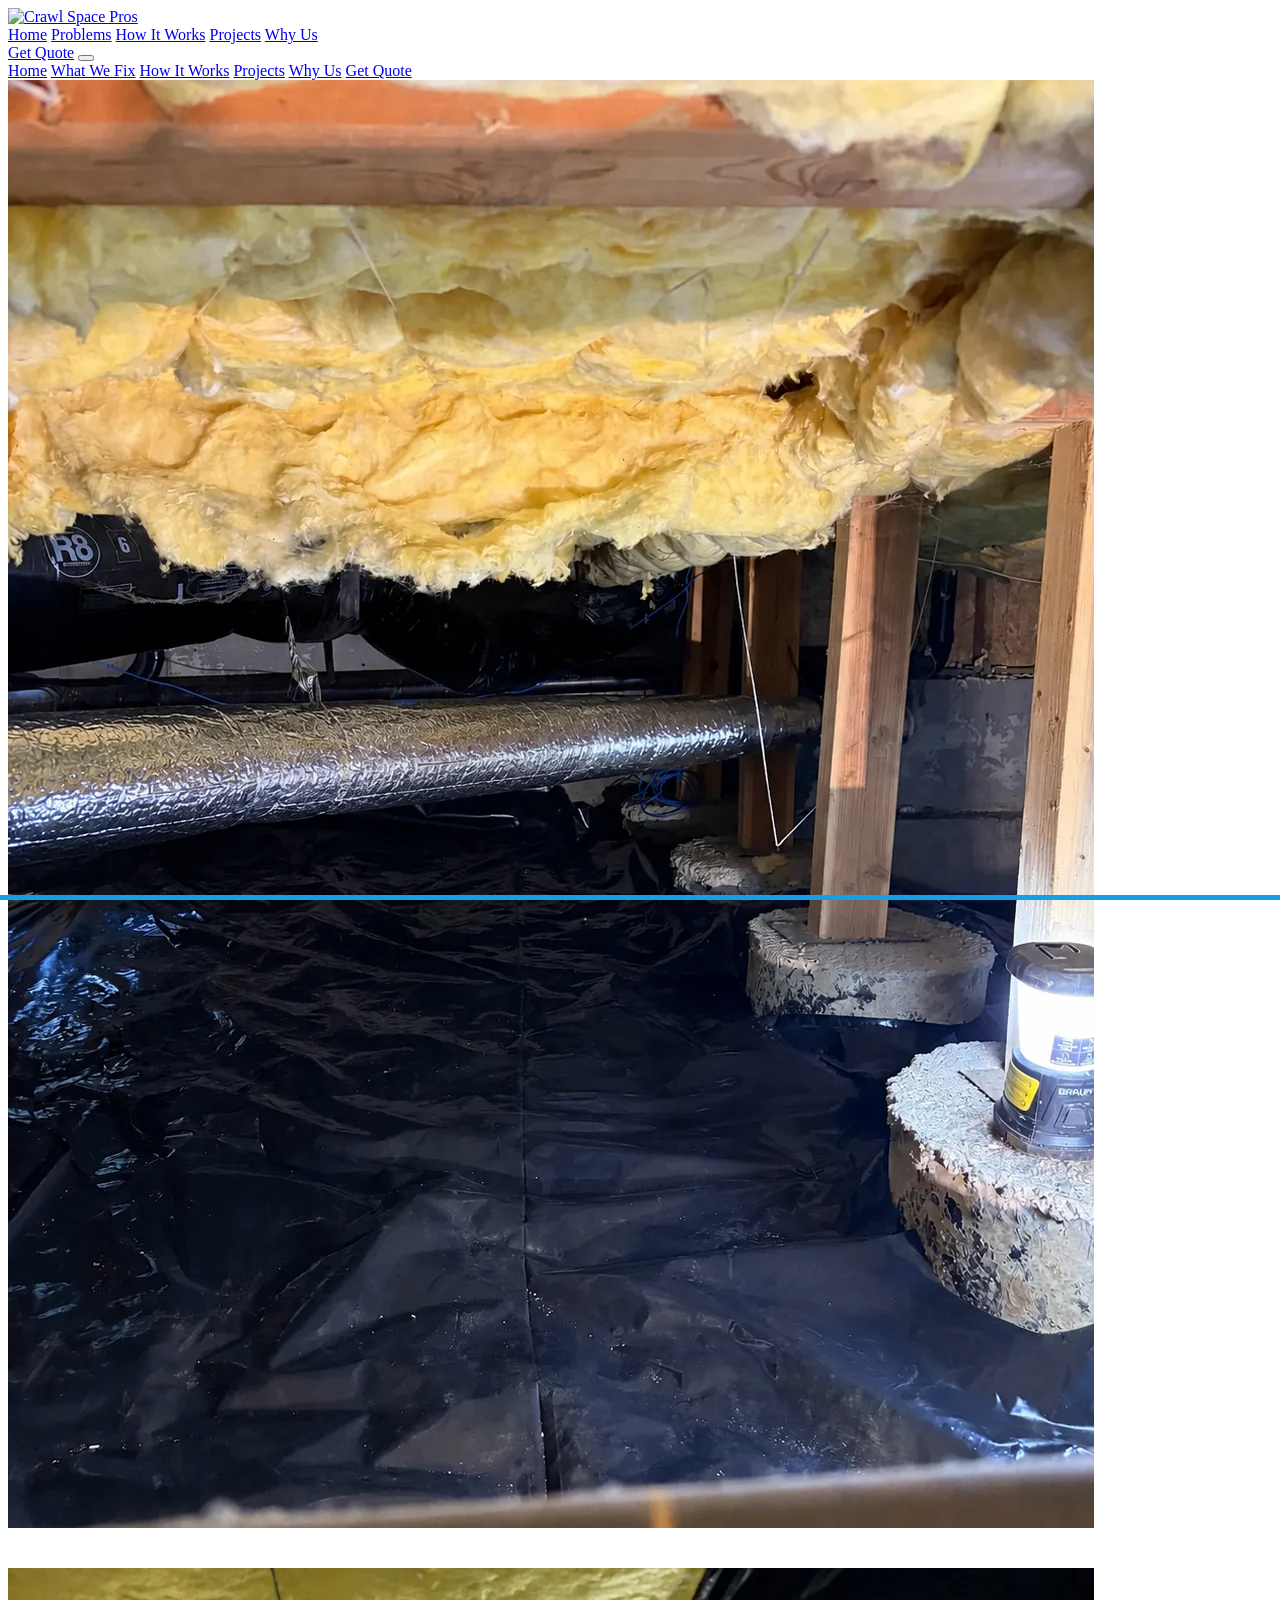
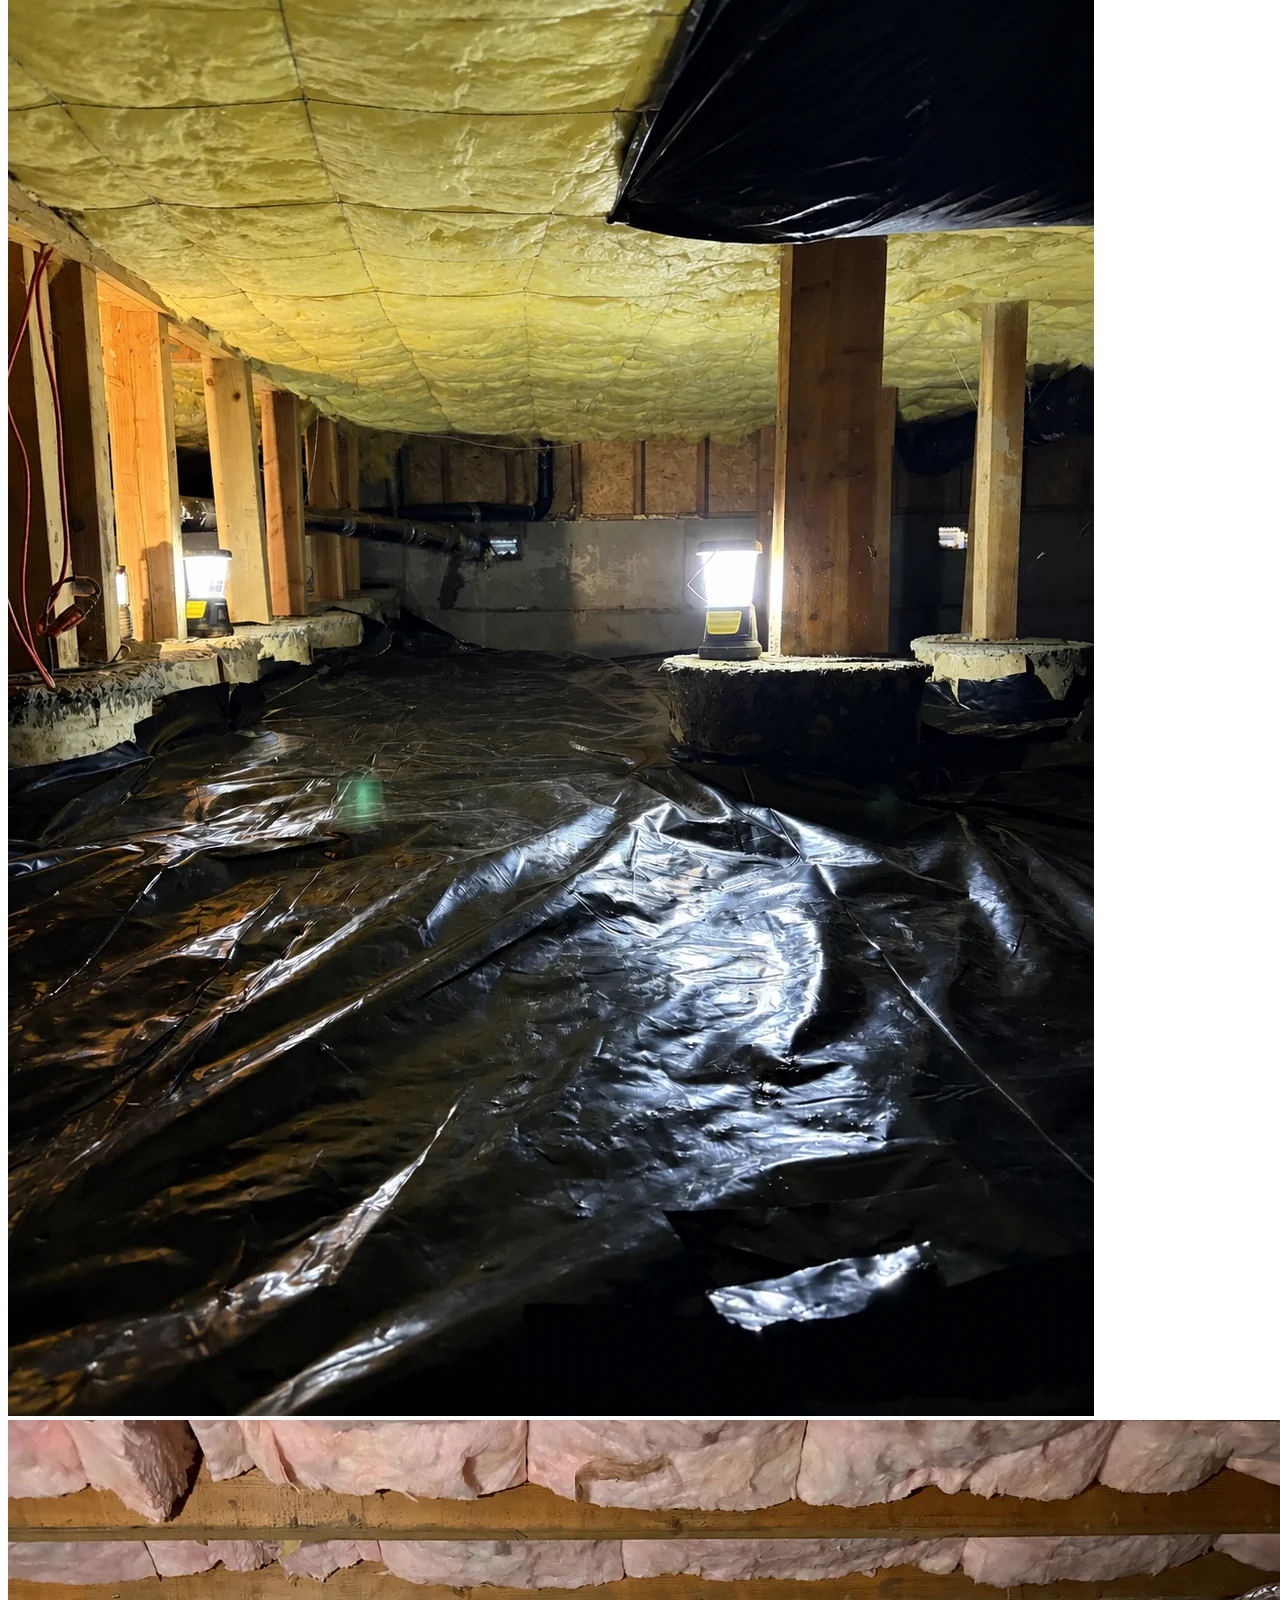
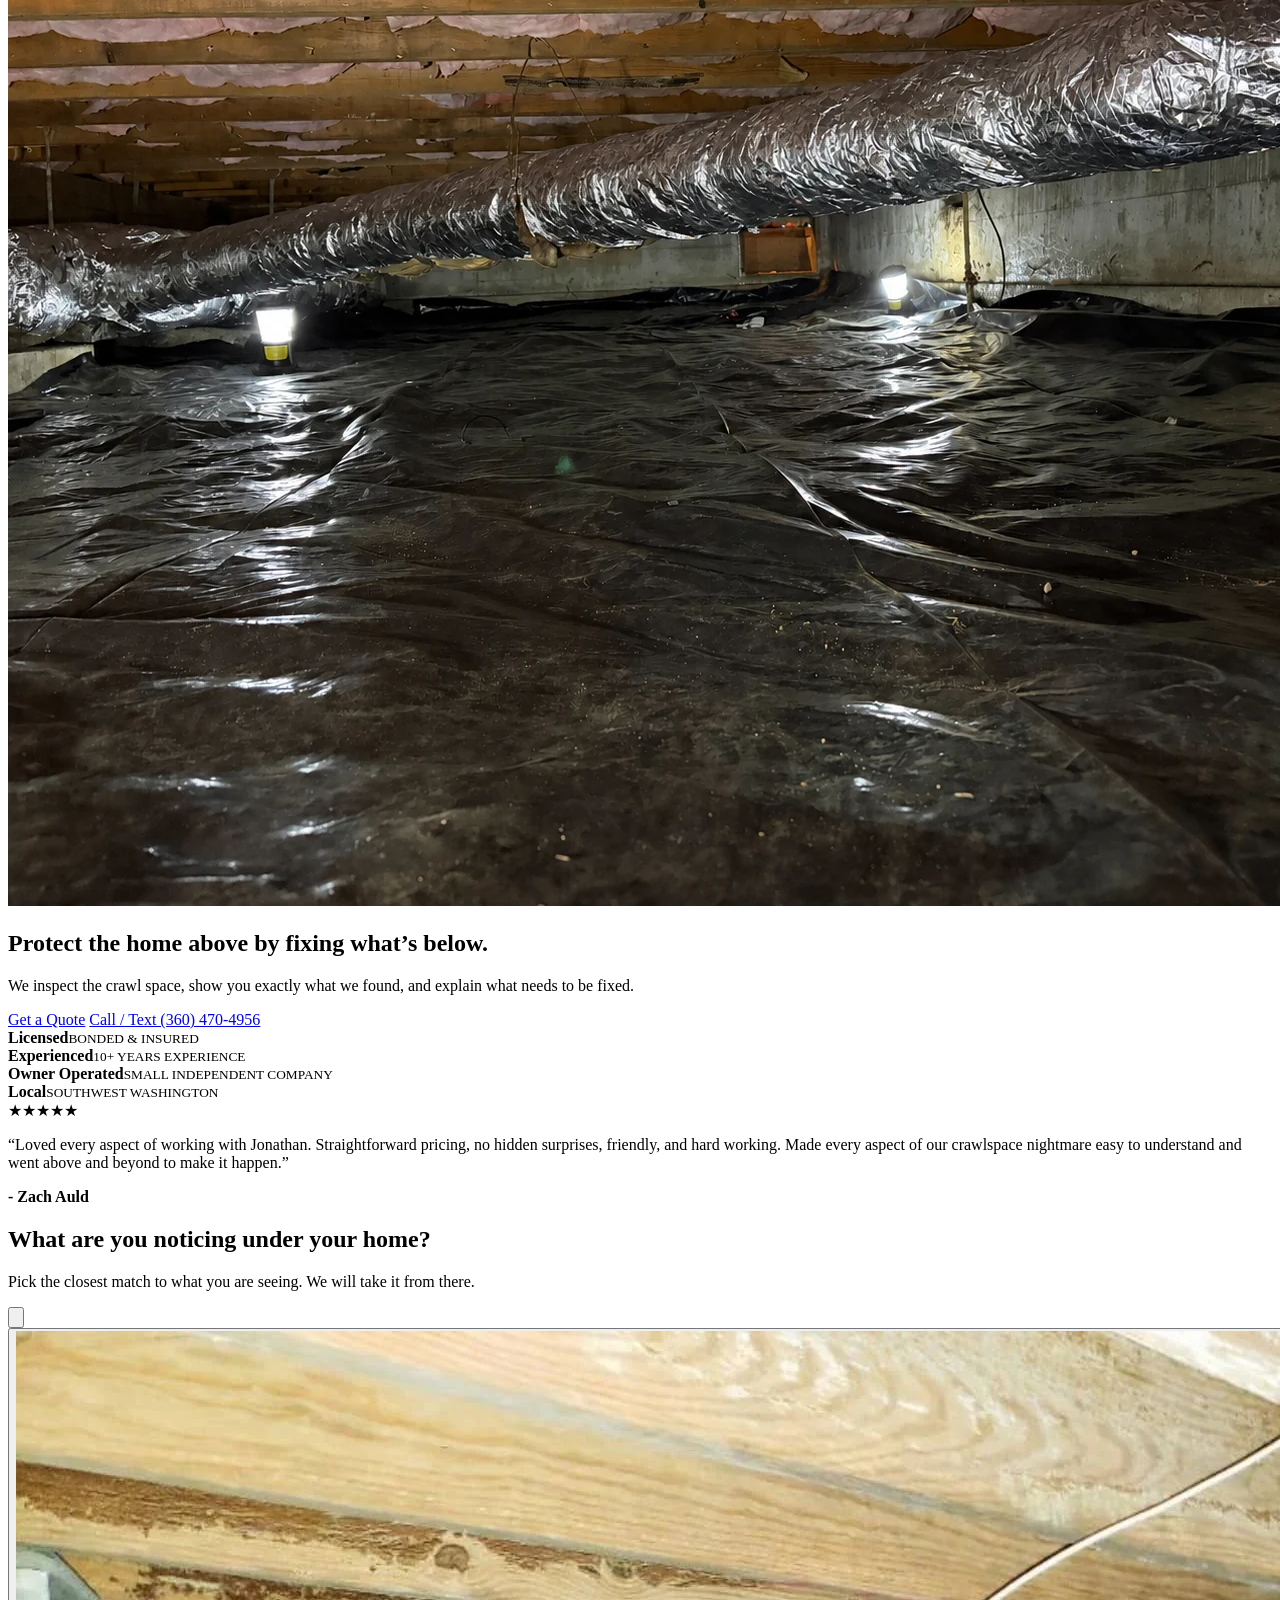
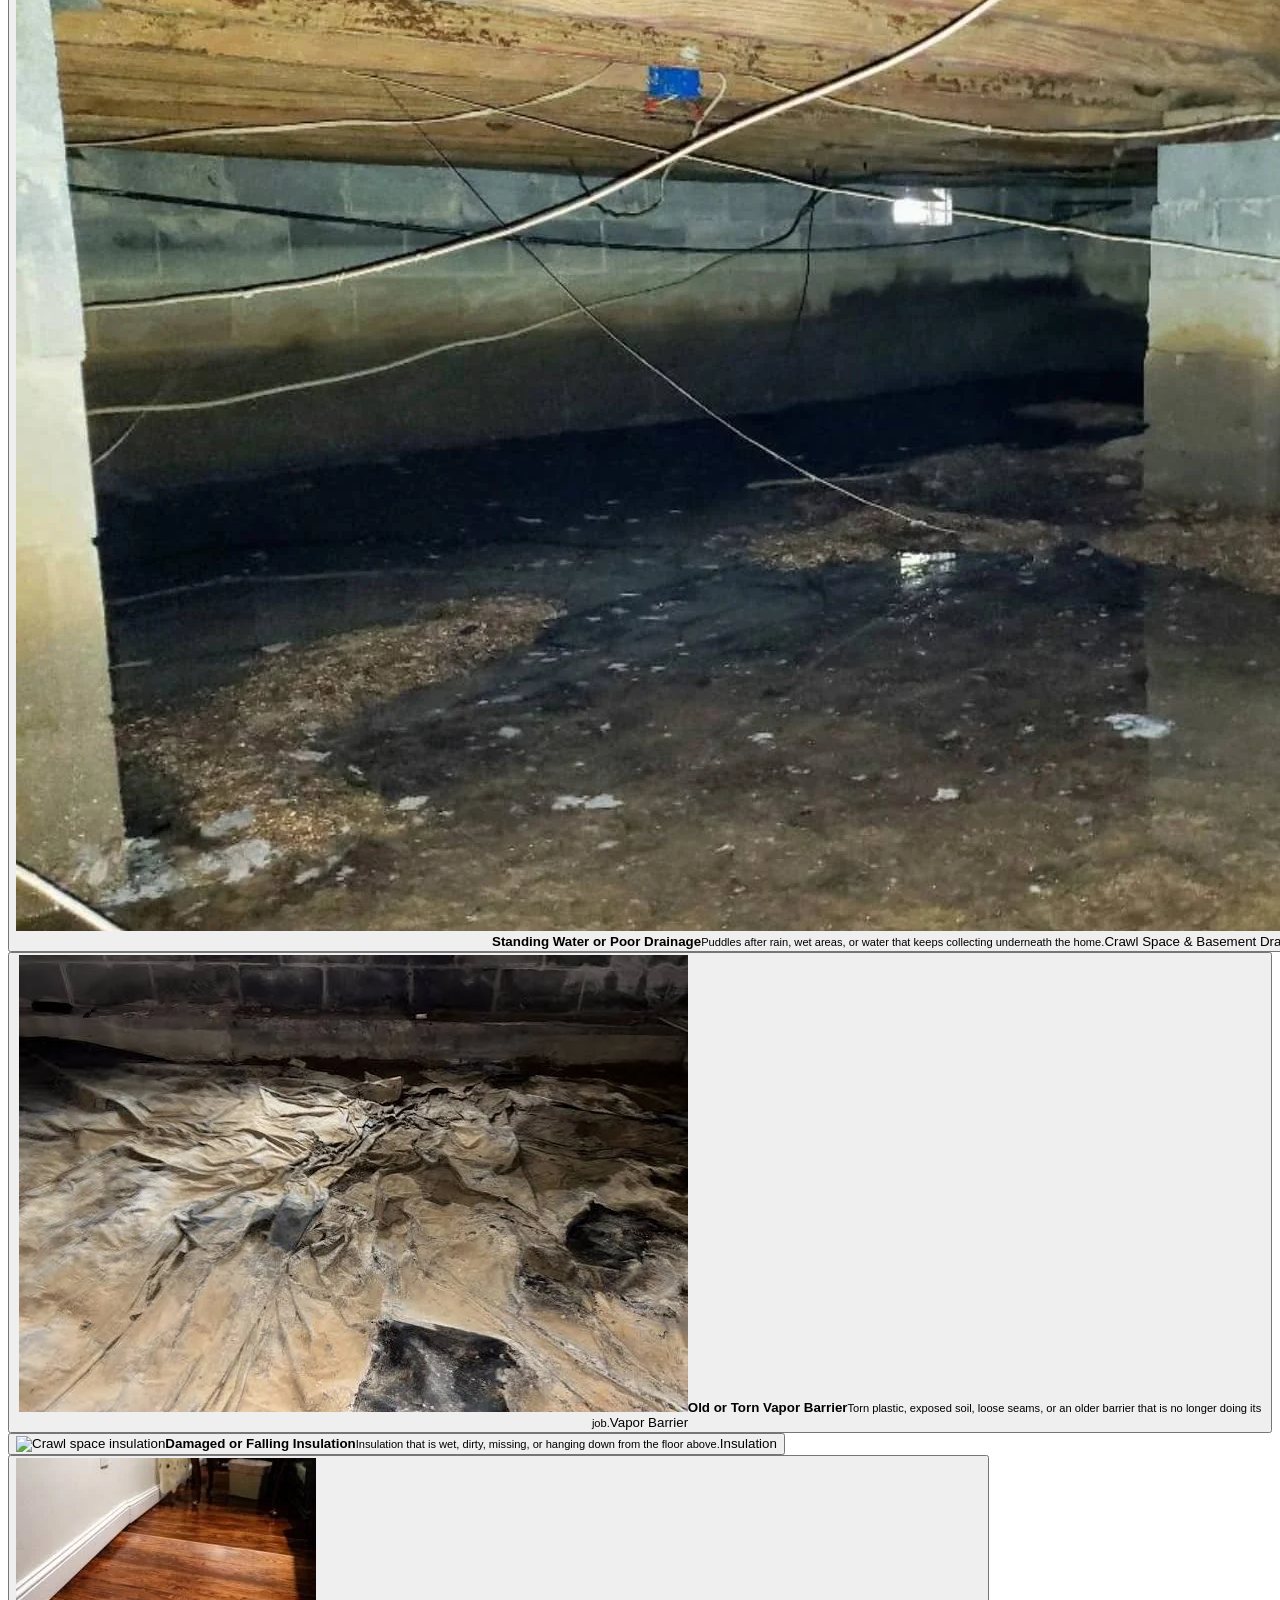
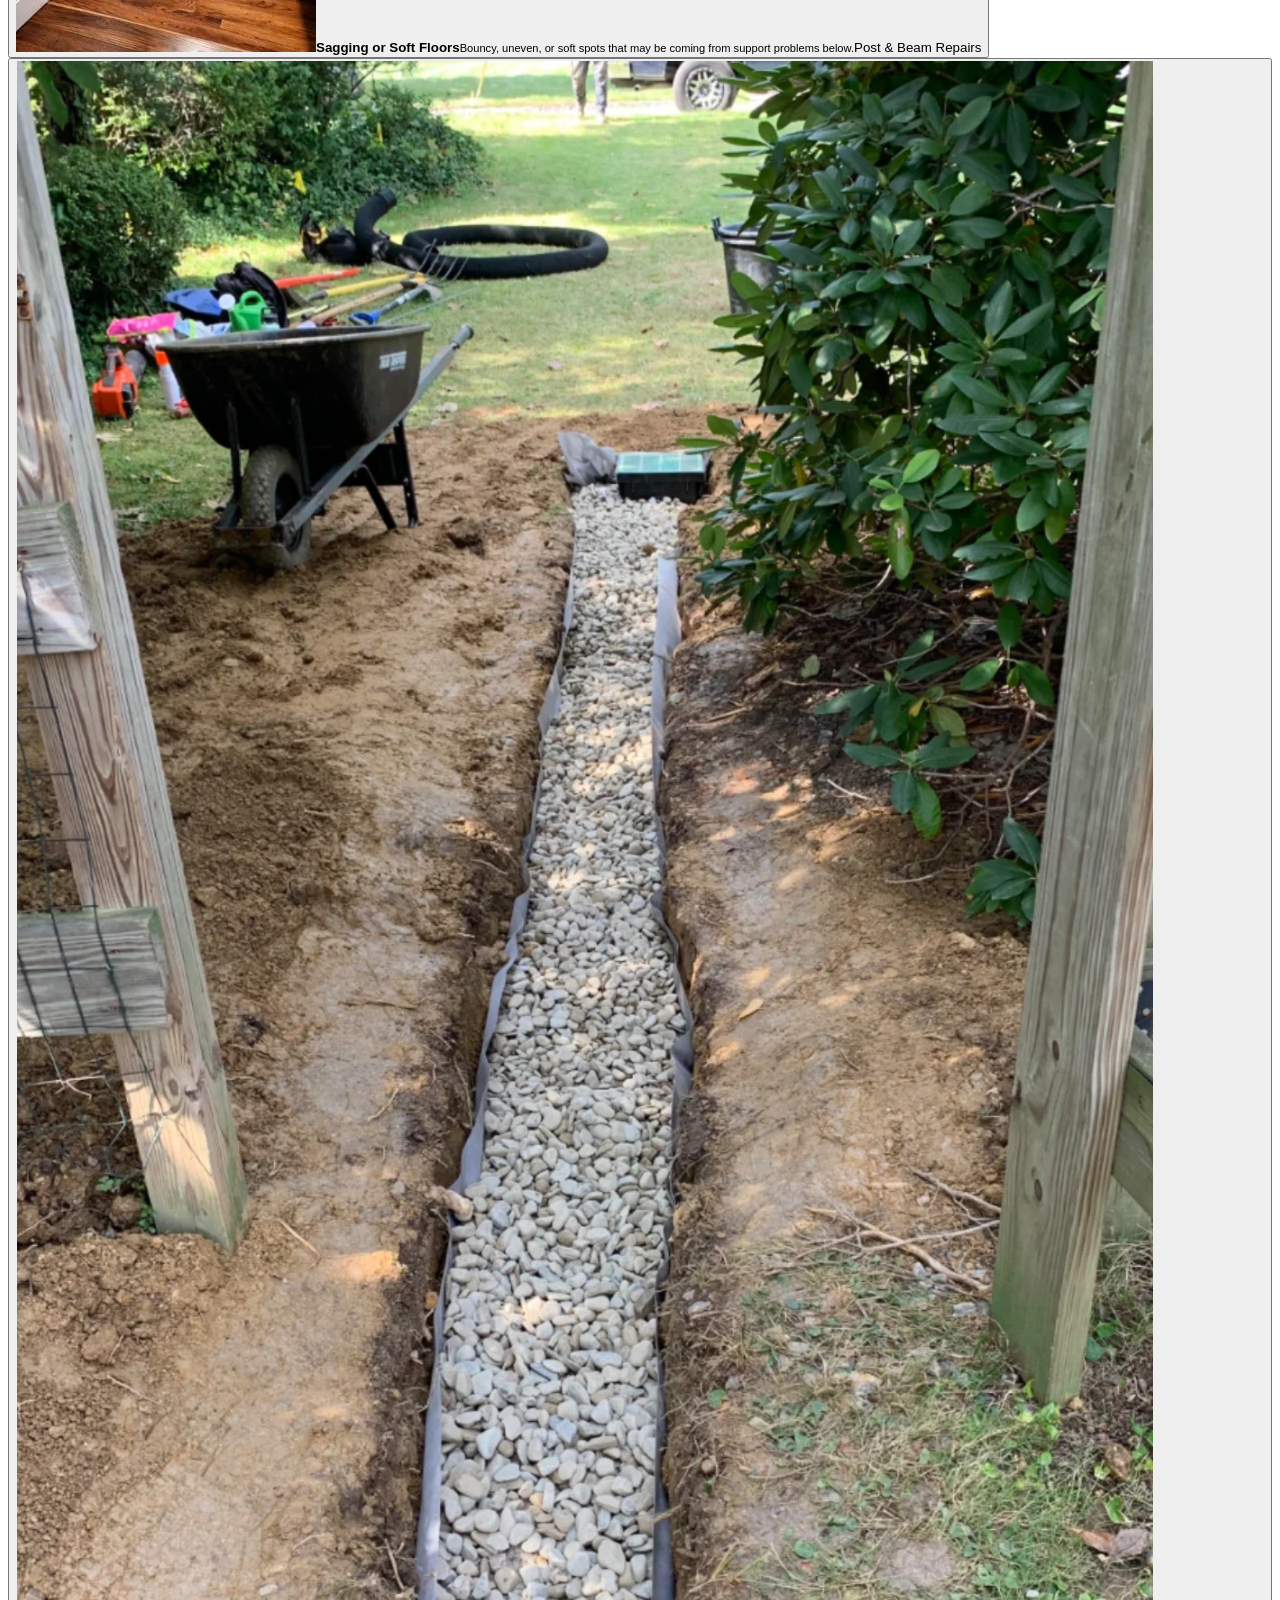
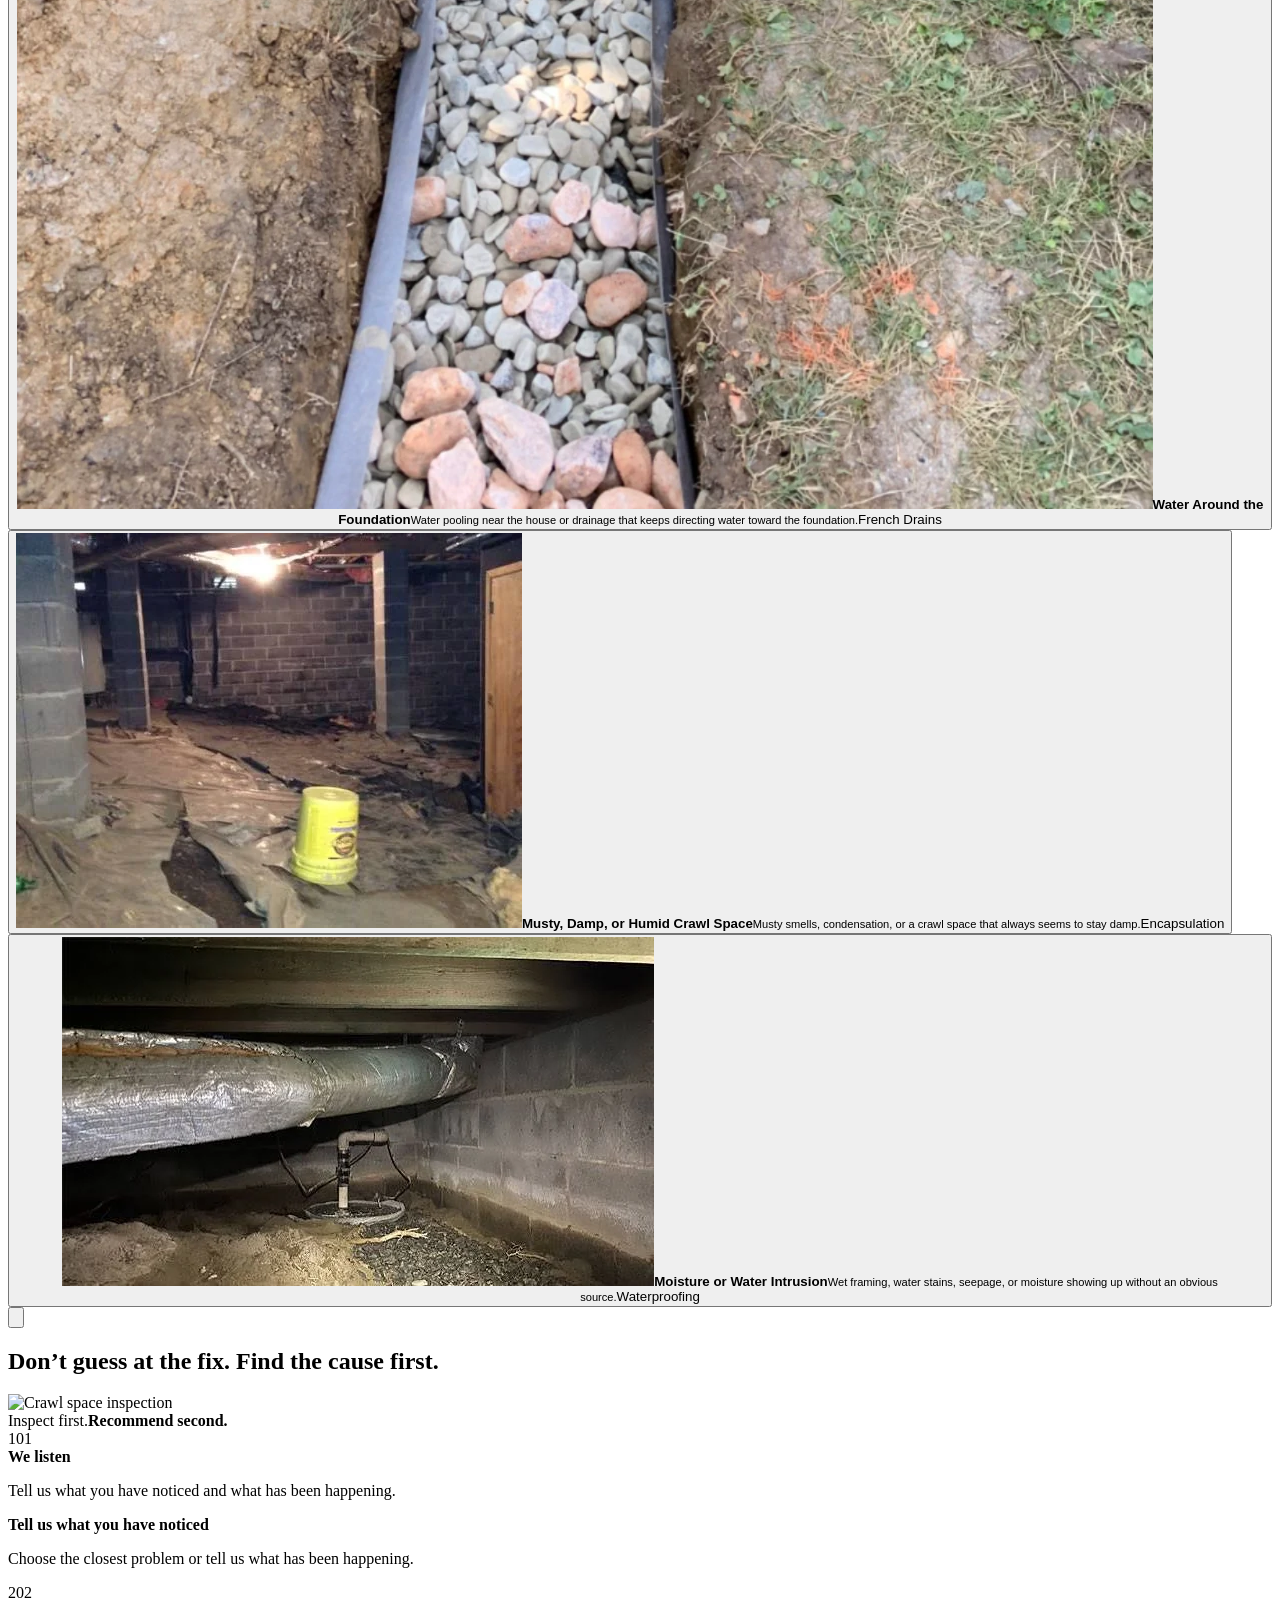
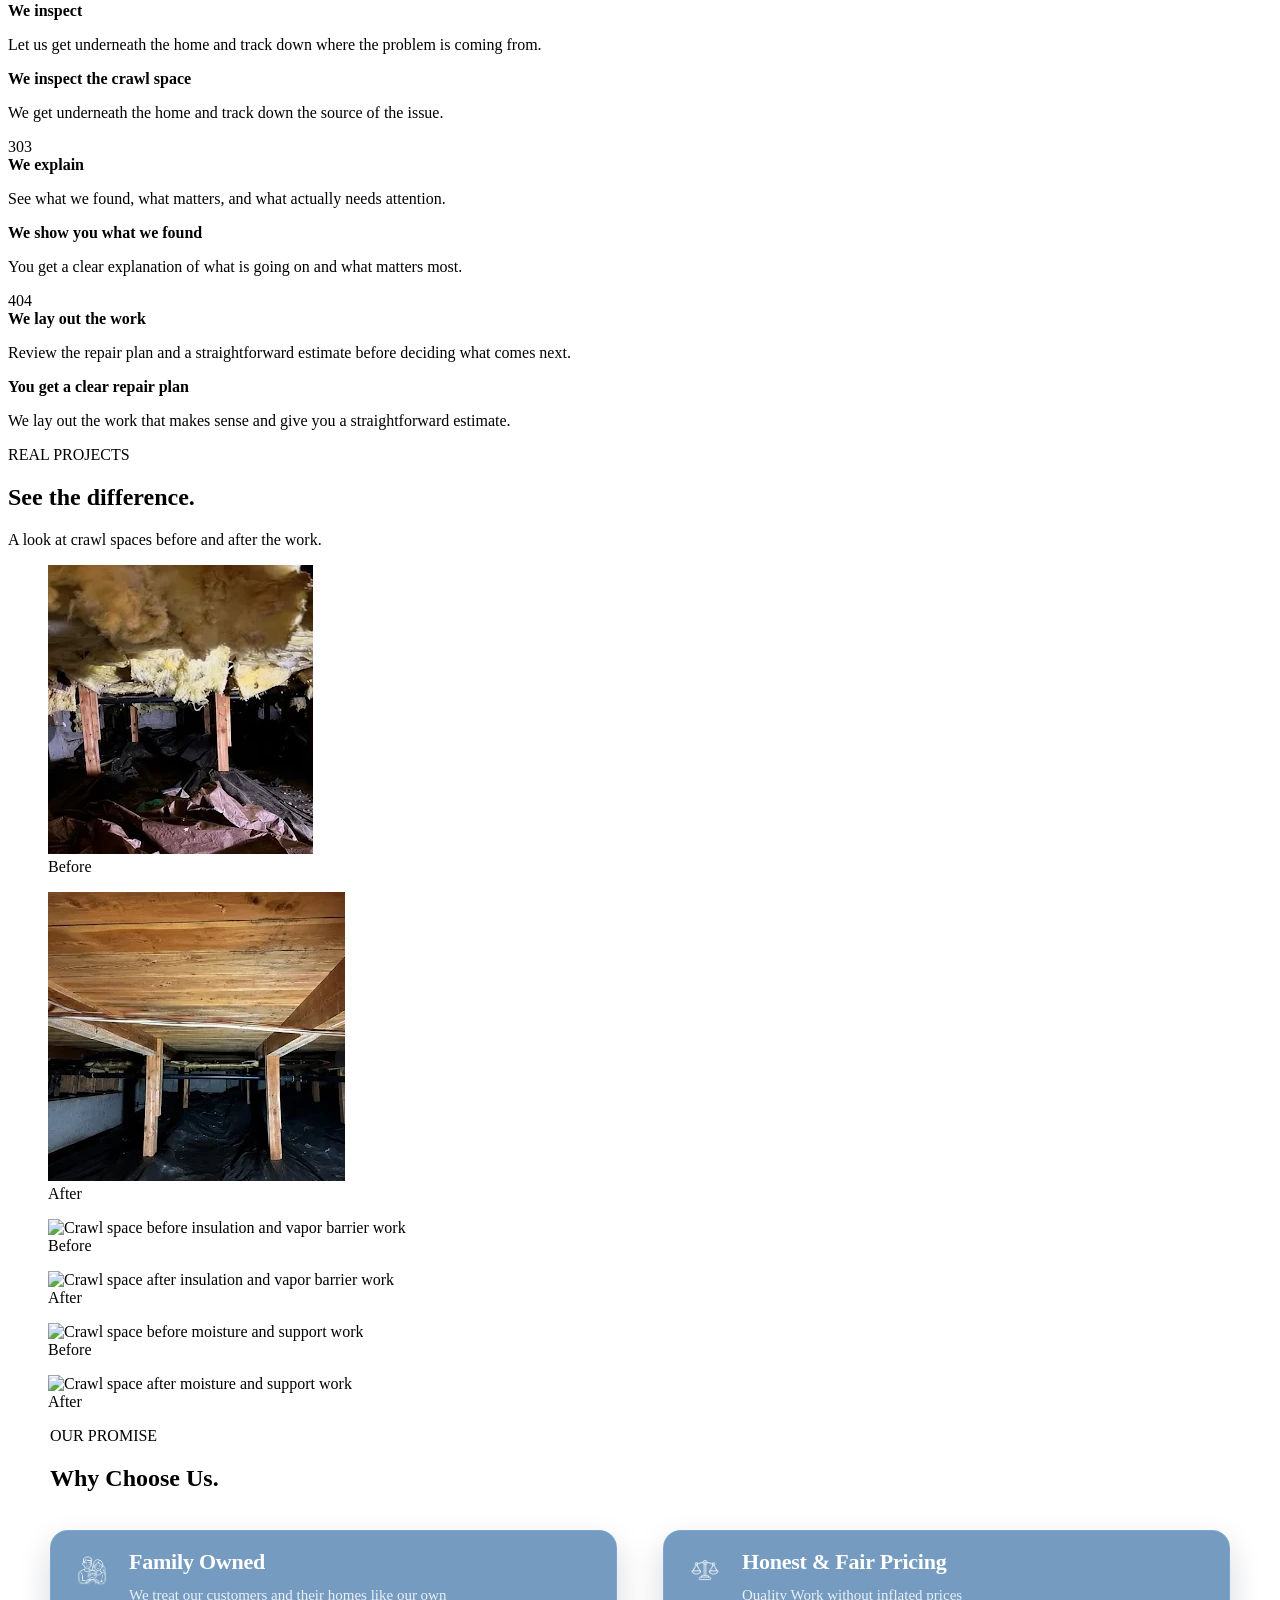
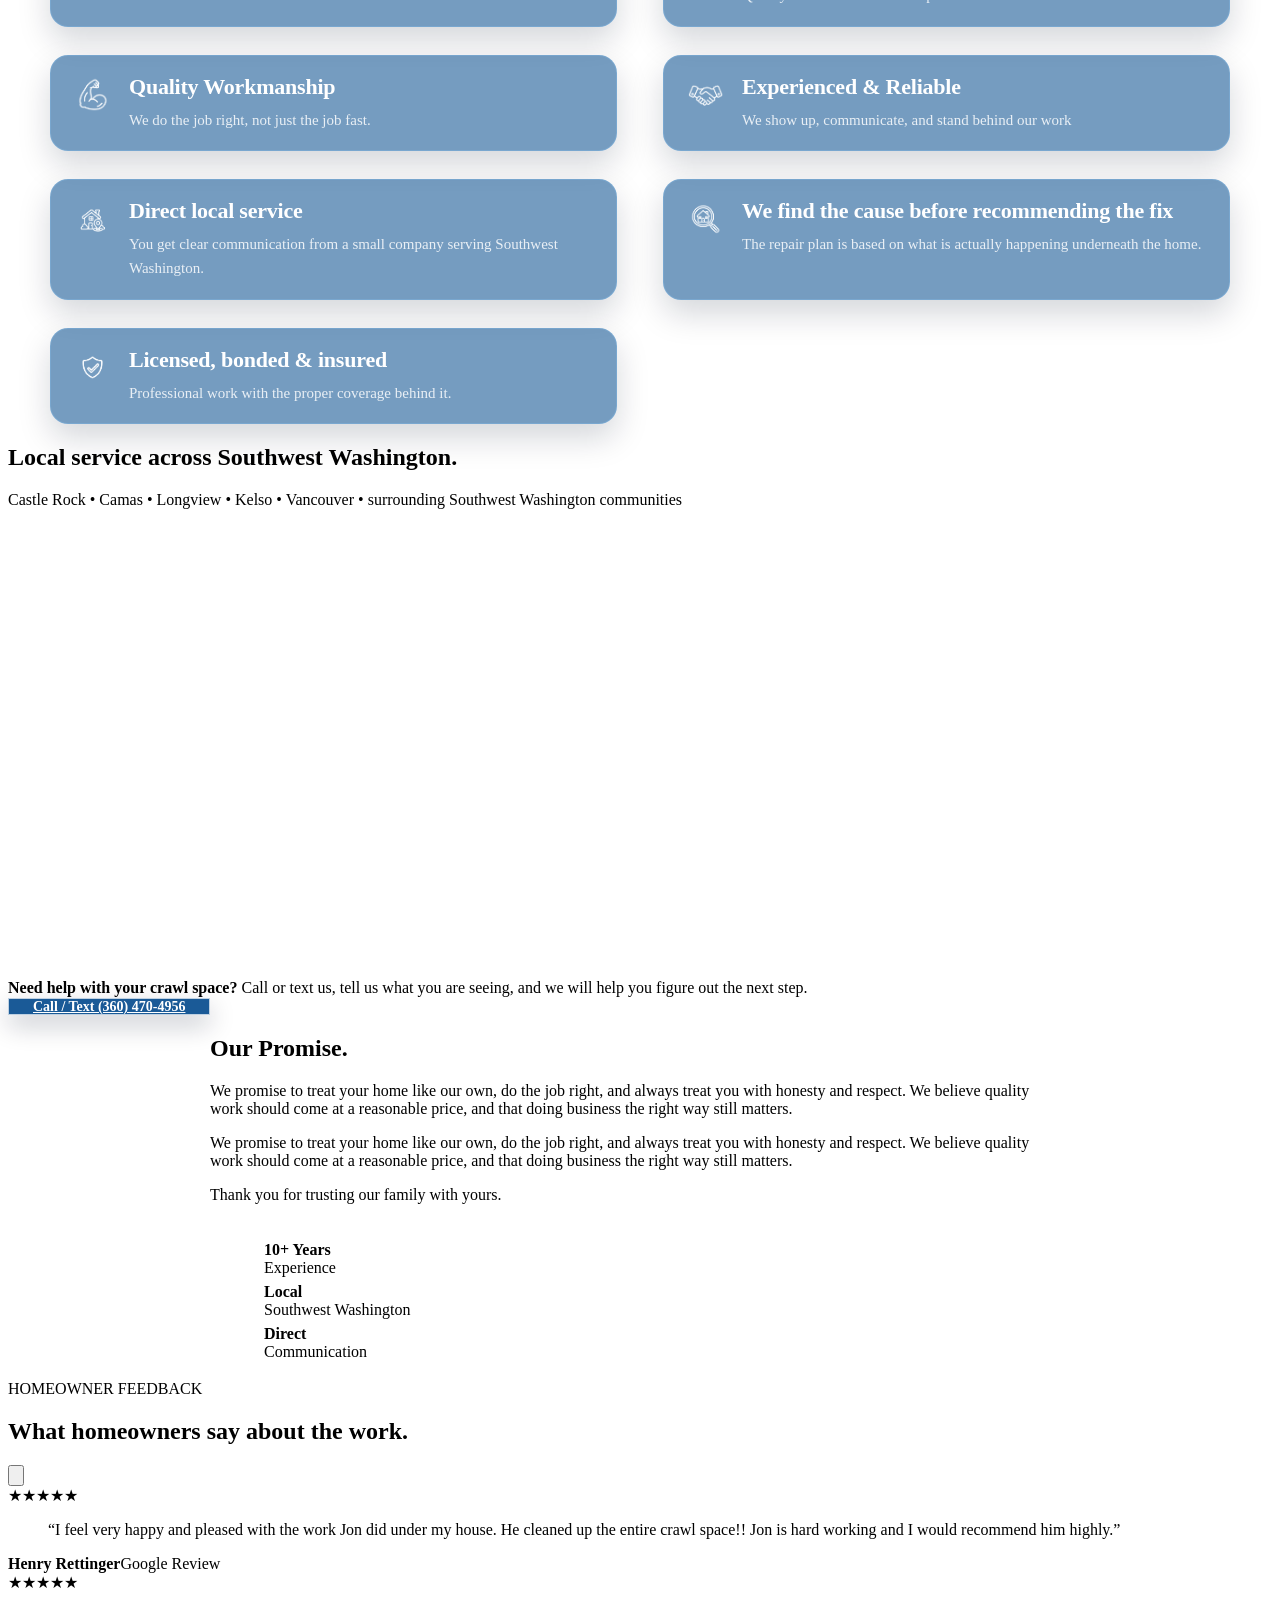
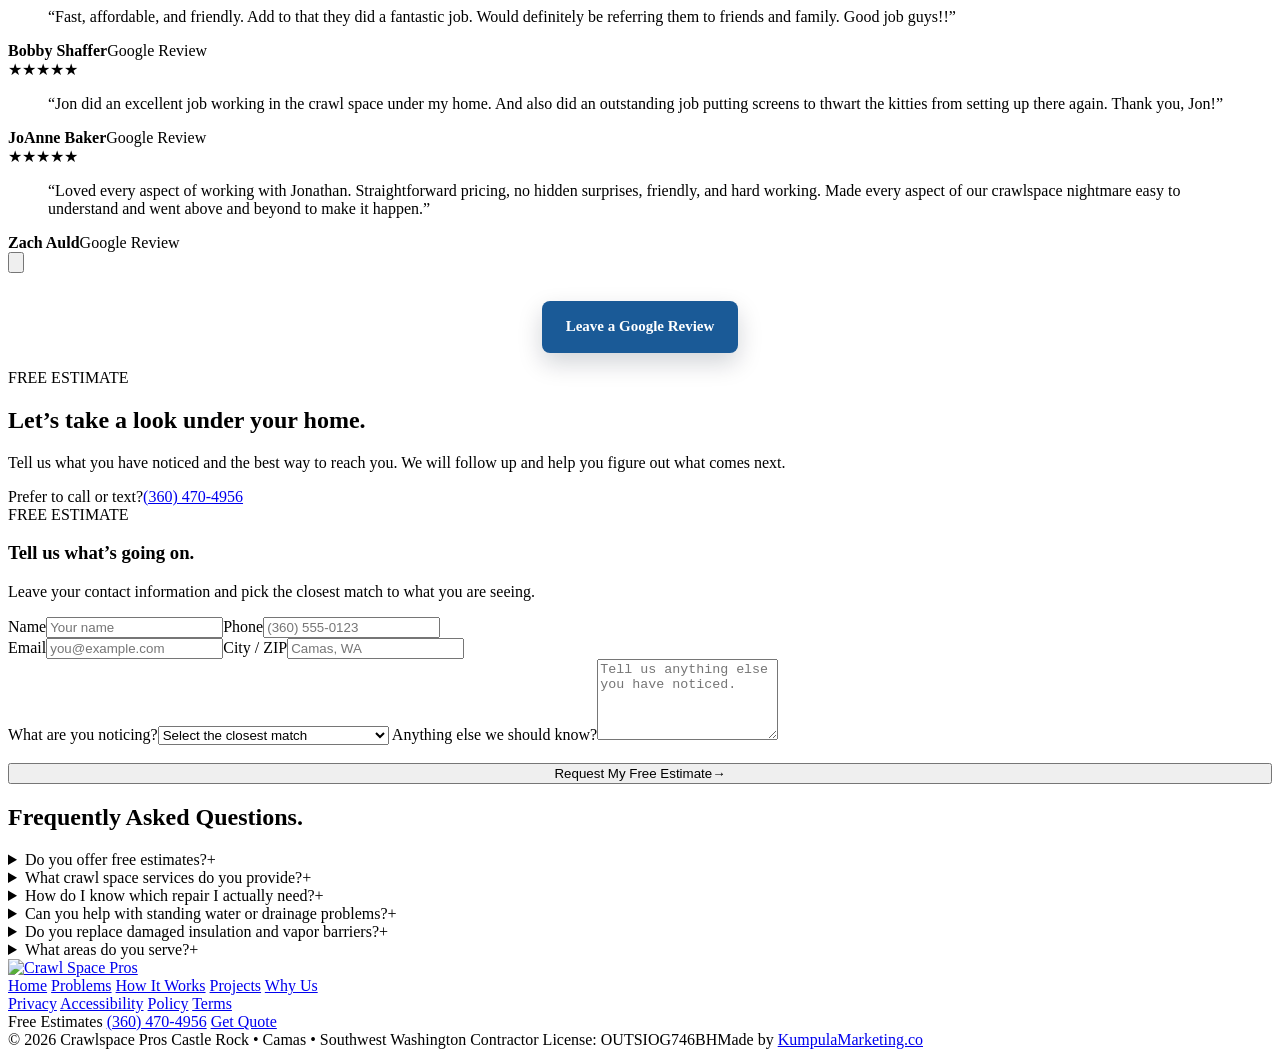
==== commit 360ac005: "Update index.html" ====
--- a/index.html
+++ b/index.html
@@ -3,284 +3,762 @@
 <head>
   <meta charset="UTF-8">
   <meta name="viewport" content="width=device-width, initial-scale=1.0">
-  <meta name="description" content="Crawl space cleanouts in Longview, Kelso, and Southwest Washington. Remove old insulation, vapor barrier, rodent debris, and crawl space waste. Free estimates from Crawl Space Pros.">
-  <title>Crawl Space Cleanouts | Longview & Kelso, WA | Crawl Space Pros</title>
-  <link rel="icon" type="image/png" href="https://cdn.jsdelivr.net/gh/policypal1/crawlspace@main/b9c34fec-3561-472c-8195-e6789ea01a0d.png">
-  <link rel="preconnect" href="https://cdn.jsdelivr.net">
-  <link rel="stylesheet" href="cleanout-landing.css">
+  <title>Crawl Space Pros | Southwest Washington Crawl Space Repair</title>
+
+  <link rel="icon" type="image/png" href="https://cdn.jsdelivr.net/gh/policypal1/crawlspace@76bbd0d19aaac5956c4bb5dbecc7d00f383407ba/b9c34fec-3561-472c-8195-e6789ea01a0d.png">
+  <link rel="apple-touch-icon" href="https://cdn.jsdelivr.net/gh/policypal1/crawlspace@76bbd0d19aaac5956c4bb5dbecc7d00f383407ba/b9c34fec-3561-472c-8195-e6789ea01a0d.png">
+  <link rel="stylesheet" href="style.css">
+
+  <style>
+    /* Final requested alignment fixes only */
+    .about-points > .about-point {
+      display: flex !important;
+      align-items: center !important;
+      gap: 12px !important;
+      min-width: 0 !important;
+    }
+
+    .about-points > .about-point .why-reference-icon {
+      flex: 0 0 auto !important;
+      margin: 0 !important;
+    }
+
+    .about-point-copy {
+      min-width: 0 !important;
+    }
+
+    .about-point-copy strong,
+    .about-point-copy span {
+      display: block !important;
+    }
+
+    .quote-submit {
+      width: 100% !important;
+      max-width: 100% !important;
+      margin-left: 0 !important;
+      margin-right: 0 !important;
+      box-sizing: border-box !important;
+      display: flex !important;
+      align-items: center !important;
+      justify-content: center !important;
+      text-align: center !important;
+      transform: none !important;
+    }
+
+    @media (max-width: 700px) {
+      .about-points > .about-point {
+        gap: 9px !important;
+      }
+    }
+
+    /* Our Promise section reverted to the simpler bullet-point layout. */
+    #why-us .promise-reference-inner {
+      display: block !important;
+      width: min(1180px, 100%) !important;
+      max-width: 1180px !important;
+      margin-left: auto !important;
+      margin-right: auto !important;
+    }
+
+    #why-us .promise-reference-copy {
+      display: block !important;
+      width: 100% !important;
+      max-width: none !important;
+      margin: 0 !important;
+      padding: 0 !important;
+    }
+
+    #why-us #whyHeading {
+      white-space: nowrap !important;
+    }
+
+    #why-us #whyHeading span {
+      display: inline !important;
+      margin-top: 0 !important;
+    }
+
+    #why-us .promise-reference-list {
+      width: 100% !important;
+      margin-top: 38px !important;
+      display: grid !important;
+      grid-template-columns: repeat(2, minmax(0, 1fr)) !important;
+      gap: 28px 46px !important;
+    }
+
+    #why-us .promise-reference-list .why-reference-item {
+      min-width: 0 !important;
+      display: grid !important;
+      grid-template-columns: 42px minmax(0, 1fr) !important;
+      align-items: start !important;
+      gap: 16px !important;
+      padding: 0 !important;
+      border: 0 !important;
+      border-radius: 0 !important;
+      background: transparent !important;
+      box-shadow: none !important;
+    }
+
+    #why-us .promise-reference-list .why-reference-item > div:last-child {
+      min-width: 0 !important;
+    }
+
+    #why-us .promise-reference-list .why-reference-item h3 {
+      margin: 0 !important;
+      color: #ffffff !important;
+      font-size: 22px !important;
+      line-height: 1.18 !important;
+      font-weight: 800 !important;
+      letter-spacing: -0.01em !important;
+    }
+
+    #why-us .promise-reference-list .why-reference-item p {
+      margin: 9px 0 0 !important;
+      color: rgba(255,255,255,0.84) !important;
+      font-size: 15px !important;
+      line-height: 1.58 !important;
+      font-weight: 500 !important;
+    }
+
+    #why-us .promise-reference-list .why-reference-icon {
+      width: 42px !important;
+      height: 42px !important;
+      min-width: 42px !important;
+      margin: 0 !important;
+      display: grid !important;
+      place-items: center !important;
+      align-self: start !important;
+      border: 0 !important;
+      border-radius: 0 !important;
+      background: transparent !important;
+      color: #ffffff !important;
+      box-shadow: none !important;
+      overflow: visible !important;
+    }
+
+    #why-us .promise-reference-list .promise-icon-img {
+      display: block !important;
+      object-fit: contain !important;
+      filter: none !important;
+    }
+
+    /* Individual icon sizing so each mark feels visually balanced. */
+    #why-us .promise-reference-list .why-reference-item:nth-child(1) .promise-icon-img {
+      width: 36px !important;
+      height: 36px !important;
+    }
+
+    #why-us .promise-reference-list .why-reference-item:nth-child(2) .promise-icon-img {
+      width: 38px !important;
+      height: 38px !important;
+    }
+
+    #why-us .promise-reference-list .why-reference-item:nth-child(3) .promise-icon-img {
+      width: 37px !important;
+      height: 37px !important;
+    }
+
+    #why-us .promise-reference-list .why-reference-item:nth-child(4) .promise-icon-img {
+      width: 35px !important;
+      height: 35px !important;
+    }
+
+    #why-us .promise-reference-list .why-reference-item:nth-child(5) .promise-icon-img {
+      width: 33px !important;
+      height: 33px !important;
+    }
+
+    #why-us .promise-reference-list .why-reference-item:nth-child(6) .promise-icon-img {
+      width: 36px !important;
+      height: 36px !important;
+    }
+
+    #why-us .promise-reference-list .why-reference-item:nth-child(7) .promise-icon-img {
+      width: 31px !important;
+      height: 31px !important;
+    }
+
+    @media (min-width: 701px) {
+      #why-us .promise-reference-list .why-reference-item {
+        padding: 18px 20px !important;
+        border: 1px solid rgba(138, 205, 255, 0.24) !important;
+        border-radius: 18px !important;
+        background: rgba(26, 90, 151, 0.60) !important;
+        box-shadow: 0 14px 32px rgba(3, 18, 41, 0.17) !important;
+      }
+
+      #why-us .promise-reference-list .why-reference-item:last-child {
+        grid-column: auto !important;
+        width: auto !important;
+        justify-self: stretch !important;
+      }
+    }
+
+    @media (max-width: 980px) and (min-width: 701px) {
+      #why-us .promise-reference-list {
+        gap: 24px 34px !important;
+      }
+
+      #why-us .promise-reference-list .why-reference-item h3 {
+        font-size: 20px !important;
+      }
+    }
+
+    @media (max-width: 700px) {
+      #why-us .promise-reference-inner {
+        width: calc(100% - 32px) !important;
+      }
+
+      #why-us .promise-reference-copy {
+        display: block !important;
+        padding: 0 2px !important;
+      }
+
+      #why-us #whyHeading {
+        white-space: nowrap !important;
+        font-size: clamp(28px, 8.8vw, 34px) !important;
+        line-height: 1.08 !important;
+      }
+
+      #why-us .promise-reference-list {
+        margin-top: 28px !important;
+        grid-template-columns: 1fr !important;
+        gap: 22px !important;
+      }
+
+      #why-us .promise-reference-list .why-reference-item,
+      #why-us .promise-reference-list .why-reference-item:last-child {
+        grid-column: auto !important;
+        width: 100% !important;
+        justify-self: stretch !important;
+        grid-template-columns: 38px minmax(0, 1fr) !important;
+        gap: 14px !important;
+        padding: 0 !important;
+        border: 0 !important;
+        border-radius: 0 !important;
+        background: transparent !important;
+        box-shadow: none !important;
+      }
+
+      #why-us .promise-reference-list .why-reference-icon {
+        width: 38px !important;
+        height: 38px !important;
+        min-width: 38px !important;
+      }
+
+      #why-us .promise-reference-list .why-reference-item:nth-child(1) .promise-icon-img { width: 32px !important; height: 32px !important; }
+      #why-us .promise-reference-list .why-reference-item:nth-child(2) .promise-icon-img { width: 34px !important; height: 34px !important; }
+      #why-us .promise-reference-list .why-reference-item:nth-child(3) .promise-icon-img { width: 32px !important; height: 32px !important; }
+      #why-us .promise-reference-list .why-reference-item:nth-child(4) .promise-icon-img { width: 31px !important; height: 31px !important; }
+      #why-us .promise-reference-list .why-reference-item:nth-child(5) .promise-icon-img { width: 29px !important; height: 29px !important; }
+      #why-us .promise-reference-list .why-reference-item:nth-child(6) .promise-icon-img { width: 31px !important; height: 31px !important; }
+      #why-us .promise-reference-list .why-reference-item:nth-child(7) .promise-icon-img { width: 28px !important; height: 28px !important; }
+
+      #why-us .promise-reference-list .why-reference-item h3 {
+        font-size: 18px !important;
+        line-height: 1.22 !important;
+      }
+
+      #why-us .promise-reference-list .why-reference-item p {
+        margin-top: 7px !important;
+        font-size: 13px !important;
+        line-height: 1.5 !important;
+      }
+    }
+
+
+    /* About Crawl Space Pros: promise copy + matching white icon treatment. */
+    #about .about-inner {
+      display: block !important;
+      width: min(1180px, calc(100% - 48px)) !important;
+      max-width: 1180px !important;
+      margin-left: auto !important;
+      margin-right: auto !important;
+    }
+
+    #about .about-copy {
+      width: 100% !important;
+      max-width: 860px !important;
+      margin: 0 auto !important;
+    }
+
+    #about .about-lead {
+      max-width: 820px !important;
+    }
+
+    #about .about-points {
+      margin-top: 34px !important;
+    }
+
+    #about .about-points > .about-point .why-reference-icon {
+      width: 42px !important;
+      height: 42px !important;
+      min-width: 42px !important;
+      display: grid !important;
+      place-items: center !important;
+      border: 0 !important;
+      border-radius: 0 !important;
+      background: transparent !important;
+      box-shadow: none !important;
+      color: #ffffff !important;
+      overflow: visible !important;
+    }
+
+    #about .about-points .promise-icon-img {
+      display: block !important;
+      width: 34px !important;
+      height: 34px !important;
+      object-fit: contain !important;
+    }
+
+    @media (max-width: 700px) {
+      #about .about-inner {
+        width: calc(100% - 32px) !important;
+      }
+
+      #about .about-copy {
+        max-width: none !important;
+      }
+
+      #about .about-points > .about-point .why-reference-icon {
+        width: 38px !important;
+        height: 38px !important;
+        min-width: 38px !important;
+      }
+
+      #about .about-points .promise-icon-img {
+        width: 30px !important;
+        height: 30px !important;
+      }
+    }
+
+
+
+
+    /* Mobile only: hide the OUR PROMISE eyebrow above Why Choose Us. */
+    @media (max-width: 700px) {
+      #why-us .why-eyebrow {
+        display: none !important;
+      }
+    }
+
+  </style>
 </head>
 <body>
-  <header class="site-header" id="top">
+  <header class="site-header">
     <div class="header-inner">
-      <a class="brand" href="#top" aria-label="Crawl Space Pros home">
-        <img src="https://cdn.jsdelivr.net/gh/policypal1/crawlspace@main/Crawlspace-Logo-01.webp" alt="Crawl Space Pros">
+      <a class="brand" href="#" aria-label="Crawl Space Pros home">
+        <img
+          class="brand-logo"
+          src="https://cdn.jsdelivr.net/gh/policypal1/crawlspace@76bbd0d19aaac5956c4bb5dbecc7d00f383407ba/Crawlspace-Logo-01.webp"
+          alt="Crawl Space Pros"
+          onerror="this.onerror=null;this.src='https://cdn.jsdelivr.net/gh/policypal1/crawlspace@76bbd0d19aaac5956c4bb5dbecc7d00f383407ba/b9c34fec-3561-472c-8195-e6789ea01a0d.png';"
+        >
       </a>
+
       <nav class="desktop-nav" aria-label="Primary navigation">
-        <a href="#included">What We Remove</a>
-        <a href="#process">How It Works</a>
-        <a href="#projects">Before & After</a>
-        <a href="#reviews">Reviews</a>
+        <a href="#hero">Home</a>
+        <a href="#problems">Problems</a>
+        <a href="#diagnosis">How It Works</a>
+        <a href="#projects">Projects</a>
+        <a href="#why-us">Why Us</a>
       </nav>
-      <a class="header-call" href="tel:3604704956">Call / Text (360) 470-4956</a>
-      <a class="header-cta" href="#quote">Free Estimate</a>
+
+      <a class="header-cta desktop-quote" href="#quote">Get Quote</a>
+
+      <button class="menu-toggle" type="button" aria-label="Open menu" aria-expanded="false" aria-controls="mobileMenu">
+        <span></span><span></span><span></span>
+      </button>
+
+      <div class="mobile-menu" id="mobileMenu" aria-hidden="true">
+        <div class="mobile-menu-inner">
+          <a href="#hero">Home</a>
+          <a href="#problems">What We Fix</a>
+          <a href="#diagnosis">How It Works</a>
+          <a href="#projects">Projects</a>
+          <a href="#why-us">Why Us</a>
+          <a class="mobile-menu-quote" href="#quote">Get Quote</a>
+        </div>
+      </div>
     </div>
   </header>
 
   <main>
     <section class="hero" id="hero">
-      <div class="hero-bg" aria-hidden="true">
-        <img src="https://cdn.jsdelivr.net/gh/policypal1/crawlspace@main/hero-left-crawlspace.webp" alt="">
-      </div>
-      <div class="hero-overlay" aria-hidden="true"></div>
-      <div class="container hero-inner">
+      <div class="hero-media" aria-hidden="true">
+        <div class="hero-panel hero-panel-one"><img src="hero-left-crawlspace.webp" alt=""></div>
+        <div class="hero-panel hero-panel-two"><img src="https://cdn.jsdelivr.net/gh/policypal1/crawlspace@76bbd0d19aaac5956c4bb5dbecc7d00f383407ba/hero-clean.webp" alt=""></div>
+        <div class="hero-panel hero-panel-three"><img src="https://cdn.jsdelivr.net/gh/policypal1/crawlspace@76bbd0d19aaac5956c4bb5dbecc7d00f383407ba/hero-piers.webp" alt=""></div>
+        <div class="hero-panel hero-panel-four"><img src="hero-right-clean-insulation.webp" alt=""></div>
+        <img class="hero-mobile-bg" src="hero-mobile-crawlspace.webp" alt="">
+      </div>
+      <div class="hero-shade" aria-hidden="true"></div>
+      <div class="hero-inner">
         <div class="hero-copy">
-          <p class="eyebrow">CRAWL SPACE CLEANOUTS • LONGVIEW & KELSO, WA</p>
-          <h1>Get the old insulation, rodent mess, plastic, and debris <span>out from under your home.</span></h1>
-          <p class="hero-sub">Crawl Space Pros handles complete crawl-space cleanouts. We inspect first, show you what we found, and give you a clear estimate before you decide what comes next.</p>
-          <div class="hero-actions">
-            <a class="btn btn-primary" href="#quote">Get My Free Cleanout Estimate</a>
-            <a class="btn btn-secondary" href="tel:3604704956">Call / Text (360) 470-4956</a>
-          </div>
-          <p class="hero-micro">No-pressure estimate. Local, owner-operated, licensed, bonded & insured.</p>
-        </div>
-        <aside class="hero-card" aria-label="Crawl space cleanout estimate">
-          <p class="hero-card-kicker">NOT SURE HOW BAD IT IS?</p>
-          <h2>You don’t need to diagnose it yourself.</h2>
-          <p>Tell us what you’re seeing. We’ll get underneath the home, inspect the space, and explain what actually needs to be removed.</p>
-          <ul>
-            <li>Old or fallen insulation</li>
-            <li>Torn / dirty vapor barrier</li>
-            <li>Rodent droppings & nesting debris</li>
-            <li>Construction waste & crawl-space debris</li>
-          </ul>
-          <a class="text-link" href="#quote">Request a free inspection & estimate →</a>
-        </aside>
-      </div>
-    </section>
-
-    <section class="trust-strip" aria-label="Crawl Space Pros credentials">
-      <div class="container trust-grid">
-        <div><strong>Licensed</strong><span>Bonded & Insured</span></div>
-        <div><strong>10+ Years</strong><span>Experience</span></div>
-        <div><strong>Owner Operated</strong><span>Small Local Company</span></div>
-        <div><strong>Southwest WA</strong><span>Longview • Kelso • Nearby</span></div>
-      </div>
-    </section>
-
-    <section class="review-highlight section-light">
-      <div class="container narrow">
-        <div class="stars" aria-label="5 out of 5 stars">★★★★★</div>
-        <blockquote>“I feel very happy and pleased with the work Jon did under my house. He cleaned up the entire crawl space!! Jon is hard working and I would recommend him highly.”</blockquote>
-        <p class="review-author">Henry Rettinger • Google Review</p>
-      </div>
-    </section>
-
-    <section class="problem-section section" id="problems">
-      <div class="container split">
-        <div class="section-copy">
-          <p class="eyebrow blue">IF YOU’VE BEEN PUTTING IT OFF</p>
-          <h2>That crawl-space mess doesn’t have to keep sitting under the house.</h2>
-          <p>Most homeowners don’t think about the crawl space until something forces the issue: a musty smell, rodents, water, hanging insulation, an inspection, or one look through the access opening.</p>
-          <p>The first step does not have to be a huge repair package. A cleanout gets the damaged and contaminated material out so you can see what you’re actually dealing with.</p>
-          <a class="btn btn-dark" href="#quote">Start With a Free Estimate</a>
-        </div>
-        <div class="problem-panel">
-          <h3>Sound familiar?</h3>
-          <div class="symptom-list">
-            <div><span>01</span><p><strong>Insulation is hanging, dirty, wet, or chewed up.</strong> You can see material falling from between the floor joists.</p></div>
-            <div><span>02</span><p><strong>There are signs of rodents.</strong> Droppings, nesting material, odors, or damaged insulation are left behind.</p></div>
-            <div><span>03</span><p><strong>The vapor barrier is old or torn.</strong> Plastic is loose, dirty, incomplete, or buried under debris.</p></div>
-            <div><span>04</span><p><strong>The crawl space is simply a mess.</strong> Years of debris, scraps, dirt, moisture, and damaged material have piled up.</p></div>
-          </div>
-        </div>
-      </div>
-    </section>
-
-    <section class="included-section section-blue" id="included">
-      <div class="container">
-        <div class="section-heading center white">
-          <p class="eyebrow">COMPLETE CRAWL-SPACE CLEANOUTS</p>
-          <h2>We remove the mess. We don’t just cover it up.</h2>
-          <p>A cleanout is the practical first step when old materials, contamination, or debris are in the way of a dry, usable crawl space.</p>
-        </div>
-        <div class="included-grid">
-          <article><span class="check">✓</span><h3>Old Insulation Removal</h3><p>Remove dirty, damaged, fallen, wet, or rodent-affected insulation from underneath the home.</p></article>
-          <article><span class="check">✓</span><h3>Vapor Barrier Removal</h3><p>Pull out old, torn, contaminated, or poorly installed plastic so the space can be properly evaluated.</p></article>
-          <article><span class="check">✓</span><h3>Rodent & Nesting Debris</h3><p>Remove droppings, nesting debris, contaminated materials, and obvious odor sources left behind.</p></article>
-          <article><span class="check">✓</span><h3>General Crawl-Space Debris</h3><p>Clear construction scraps, loose material, trash, and years of accumulated crawl-space waste.</p></article>
-          <article><span class="check">✓</span><h3>Bag, Haul & Dispose</h3><p>The material comes out of the crawl space and gets hauled away, rather than being left for you to deal with.</p></article>
-          <article><span class="check">✓</span><h3>Ready for the Next Step</h3><p>Once the space is clean, it is easier to see what actually needs insulation, drainage, vapor-barrier, or other repair work.</p></article>
-        </div>
-        <div class="section-cta-row">
-          <a class="btn btn-white" href="#quote">Get My Free Cleanout Estimate</a>
-          <a class="inline-call" href="tel:3604704956">Or call/text (360) 470-4956</a>
-        </div>
-      </div>
-    </section>
-
-    <section class="process-section section" id="process">
-      <div class="container">
-        <div class="section-heading center">
-          <p class="eyebrow blue">INSPECT FIRST. RECOMMEND SECOND.</p>
-          <h2>A clear process without the hard sell.</h2>
-          <p>You should know what is under the house, what needs to come out, and what the estimate includes before committing to anything.</p>
-        </div>
-        <div class="process-grid">
-          <article><span>1</span><h3>Tell us what you noticed</h3><p>Smell, rodents, water, fallen insulation, an inspection report, or just a crawl space you know has been neglected.</p></article>
-          <article><span>2</span><h3>We get underneath and inspect</h3><p>We look at the actual condition of the space instead of guessing from the access opening.</p></article>
-          <article><span>3</span><h3>We show you what we found</h3><p>You get a straightforward explanation of what should be removed and what may not need replacement.</p></article>
-          <article><span>4</span><h3>You get a clear estimate</h3><p>Review the scope, ask questions, and decide whether you want to move forward. No pressure.</p></article>
-        </div>
-      </div>
-    </section>
-
-    <section class="trust-section section-light section">
-      <div class="container split trust-split">
-        <div class="trust-photo">
-          <img src="https://cdn.jsdelivr.net/gh/policypal1/crawlspace@main/inspection.webp" alt="Crawl Space Pros inspecting a crawl space" loading="lazy">
-          <div class="photo-note"><strong>You see what we see.</strong><span>Clear inspection. Clear scope. Clear next step.</span></div>
-        </div>
-        <div class="section-copy">
-          <p class="eyebrow blue">YOU’RE RIGHT TO ASK QUESTIONS</p>
-          <h2>Hiring a crawl-space company should not feel like agreeing to a mystery bill.</h2>
-          <p>Homeowners are often worried that a simple cleanout will turn into an enormous list of extras. Our job is to inspect the space, explain what we found, and let you make an informed decision.</p>
-          <ul class="trust-list">
-            <li><strong>Clear scope:</strong> Know what is being removed and hauled away.</li>
-            <li><strong>Honest recommendations:</strong> We inspect before recommending additional work.</li>
-            <li><strong>Careful work:</strong> We work around ducts, pipes, wiring, and the crawl-space access area.</li>
-            <li><strong>Local accountability:</strong> Owner-operated company serving Southwest Washington.</li>
-          </ul>
-        </div>
-      </div>
-    </section>
-
-    <section class="projects-section section" id="projects">
-      <div class="container">
-        <div class="section-heading center">
-          <p class="eyebrow blue">REAL PROJECTS</p>
-          <h2>See the difference a cleaned-out crawl space can make.</h2>
-          <p>The goal is simple: get the old, damaged, dirty material out and leave a space that is ready for the next step.</p>
-        </div>
-        <div class="before-after featured-ba">
-          <figure><img src="https://cdn.jsdelivr.net/gh/policypal1/crawlspace@main/crawlspace-before.webp" alt="Crawl space before cleanout" loading="lazy"><figcaption>Before</figcaption></figure>
-          <figure><img src="https://cdn.jsdelivr.net/gh/policypal1/crawlspace@main/crawlspace-after.webp" alt="Crawl space after cleanout" loading="lazy"><figcaption>After</figcaption></figure>
-        </div>
-        <div class="before-after-row">
-          <figure><img src="https://cdn.jsdelivr.net/gh/policypal1/crawlspace@main/gallery-hanging.webp" alt="Damaged hanging crawl space insulation" loading="lazy"><figcaption>Before</figcaption></figure>
-          <figure><img src="https://cdn.jsdelivr.net/gh/policypal1/crawlspace@main/hero-piers.webp" alt="Clean crawl space after work" loading="lazy"><figcaption>After</figcaption></figure>
-          <figure><img src="https://cdn.jsdelivr.net/gh/policypal1/crawlspace@main/problem-foundation.webp" alt="Crawl space before repair" loading="lazy"><figcaption>Before</figcaption></figure>
-        </div>
-      </div>
-    </section>
-
-    <section class="reviews-section section-blue section" id="reviews">
-      <div class="container">
-        <div class="section-heading center white">
-          <p class="eyebrow">HOMEOWNER FEEDBACK</p>
-          <h2>People remember whether the job felt straightforward.</h2>
-        </div>
-        <div class="reviews-grid">
-          <article><div class="stars">★★★★★</div><blockquote>“Loved every aspect of working with Jonathan. Straightforward pricing, no hidden surprises, friendly, and hard working. Made every aspect of our crawlspace nightmare easy to understand and went above and beyond to make it happen.”</blockquote><p>Zach Auld • Google Review</p></article>
-          <article><div class="stars">★★★★★</div><blockquote>“Fast, affordable, and friendly. Add to that they did a fantastic job. Would definitely be referring them to friends and family. Good job guys!!”</blockquote><p>Bobby Shaffer • Google Review</p></article>
-          <article><div class="stars">★★★★★</div><blockquote>“Jon did an excellent job working in the crawl space under my home. And also did an outstanding job putting screens to thwart the kitties from setting up there again. Thank you, Jon!”</blockquote><p>JoAnne Baker • Google Review</p></article>
-        </div>
-      </div>
-    </section>
-
-    <section class="service-area section-light section">
-      <div class="container service-area-inner">
-        <div class="section-copy">
-          <p class="eyebrow blue">LOCAL SERVICE</p>
-          <h2>Crawl-space cleanouts in Longview, Kelso, and surrounding Southwest Washington.</h2>
-          <p>We are starting this cleanout campaign in Longview and Kelso and also serve nearby Southwest Washington communities.</p>
-          <div class="area-pills"><span>Longview</span><span>Kelso</span><span>Castle Rock</span><span>Camas</span><span>Vancouver</span><span>Nearby Areas</span></div>
-        </div>
-        <div class="service-card">
-          <p class="service-card-kicker">FREE ESTIMATE</p>
-          <h3>Not sure whether you need a full cleanout?</h3>
-          <p>That is exactly what the inspection is for. We can look at the condition of the insulation, vapor barrier, debris, and signs of rodents, then explain the options.</p>
-          <a class="btn btn-primary full" href="#quote">Schedule My Estimate</a>
-        </div>
-      </div>
-    </section>
-
-    <section class="quote-section section" id="quote">
-      <div class="container quote-grid">
+          <div class="hero-copy-glass">
+            <h1>Protect the home above <span><span class="hero-by">by</span> fixing what’s below.</span></h1>
+            <p class="hero-subheadline">We inspect the crawl space, show you exactly what we found, and explain what needs to be fixed.</p>
+            <div class="hero-actions">
+              <a class="hero-btn hero-btn-primary" href="#quote">Get a Quote</a>
+              <a class="hero-btn hero-btn-secondary" href="tel:3604704956">Call / Text (360) 470-4956</a>
+            </div>
+          </div>
+        </div>
+      </div>
+    </section>
+
+    <section class="trust-bar" aria-label="Why homeowners choose Crawl Space Pros">
+      <div class="trust-bar-inner">
+        <div class="trust-item">
+          <span class="trust-copy"><strong>Licensed</strong><small>BONDED &amp; INSURED</small></span>
+        </div>
+        <div class="trust-item">
+          <span class="trust-copy"><strong>Experienced</strong><small>10+ YEARS EXPERIENCE</small></span>
+        </div>
+        <div class="trust-item">
+          <span class="trust-copy"><strong>Owner Operated</strong><small>SMALL INDEPENDENT COMPANY</small></span>
+        </div>
+        <div class="trust-item">
+          <span class="trust-copy"><strong>Local</strong><small>SOUTHWEST WASHINGTON</small></span>
+        </div>
+      </div>
+    </section>
+
+    <section class="featured-review-section" aria-label="Customer review">
+      <div class="featured-review-inner">
+        <article class="featured-review-card">
+          <div class="featured-review-stars" aria-label="5 out of 5 stars">★★★★★</div>
+          <p class="featured-review-copy">“Loved every aspect of working with Jonathan. Straightforward pricing, no hidden surprises, friendly, and hard working. Made every aspect of our crawlspace nightmare easy to understand and went above and beyond to make it happen.”</p>
+          <div class="featured-review-footer"><strong>- Zach Auld</strong></div>
+        </article>
+      </div>
+    </section>
+
+    <section class="problem-section problem-section-v3" id="problems" aria-labelledby="problemHeading">
+      <div class="problem-inner">
+        <div class="problem-heading-wrap">
+          <h2 id="problemHeading">What are you <span>noticing under your home?</span></h2>
+          <p class="problem-intro">Pick the closest match to what you are seeing. We will take it from there.</p>
+        </div>
+        <div class="problem-carousel-shell">
+          <button class="carousel-arrow carousel-arrow-prev" type="button" aria-label="Previous problem"><svg viewBox="0 0 24 24" aria-hidden="true"><path d="m15 18-6-6 6-6" fill="none" stroke="currentColor" stroke-width="2" stroke-linecap="round" stroke-linejoin="round"/></svg></button>
+          <div class="problem-carousel" id="problemCarousel" aria-label="Crawl space problem selector">
+            <button class="problem-card problem-card-v2" type="button" data-problem="Standing Water or Poor Drainage" aria-pressed="false"><span class="problem-card-media"><img src="problem-drainage.webp" alt="Crawl space drainage problem" loading="lazy"><span class="problem-card-wedge" aria-hidden="true"></span></span><span class="problem-card-strip" aria-hidden="true"></span><span class="problem-card-body"><strong>Standing Water or Poor Drainage</strong><small>Puddles after rain, wet areas, or water that keeps collecting underneath the home.</small><span class="problem-service-line">Crawl Space &amp; Basement Drain System</span></span></button>
+            <button class="problem-card problem-card-v2" type="button" data-problem="Old, Torn, or Missing Vapor Barrier" aria-pressed="false"><span class="problem-card-media"><img src="problem-vapor.webp" alt="Crawl space vapor barrier" loading="lazy"><span class="problem-card-wedge" aria-hidden="true"></span></span><span class="problem-card-strip" aria-hidden="true"></span><span class="problem-card-body"><strong>Old or Torn Vapor Barrier</strong><small>Torn plastic, exposed soil, loose seams, or an older barrier that is no longer doing its job.</small><span class="problem-service-line">Vapor Barrier</span></span></button>
+            <button class="problem-card problem-card-v2" type="button" data-problem="Damaged or Falling Insulation" aria-pressed="false"><span class="problem-card-media"><img src="https://cdn.jsdelivr.net/gh/policypal1/crawlspace@76bbd0d19aaac5956c4bb5dbecc7d00f383407ba/problem-insulation.webp" alt="Crawl space insulation" loading="lazy"><span class="problem-card-wedge" aria-hidden="true"></span></span><span class="problem-card-strip" aria-hidden="true"></span><span class="problem-card-body"><strong>Damaged or Falling Insulation</strong><small>Insulation that is wet, dirty, missing, or hanging down from the floor above.</small><span class="problem-service-line">Insulation</span></span></button>
+            <button class="problem-card problem-card-v2" type="button" data-problem="Sagging, Soft, or Uneven Floors" aria-pressed="false"><span class="problem-card-media"><img src="problem-structural.webp" alt="Crawl space structural support" loading="lazy"><span class="problem-card-wedge" aria-hidden="true"></span></span><span class="problem-card-strip" aria-hidden="true"></span><span class="problem-card-body"><strong>Sagging or Soft Floors</strong><small>Bouncy, uneven, or soft spots that may be coming from support problems below.</small><span class="problem-service-line">Post &amp; Beam Repairs</span></span></button>
+            <button class="problem-card problem-card-v2" type="button" data-problem="Water Pooling Around the Foundation" aria-pressed="false"><span class="problem-card-media"><img src="french-drain.webp" alt="Drainage around a home's foundation" loading="lazy"><span class="problem-card-wedge" aria-hidden="true"></span></span><span class="problem-card-strip" aria-hidden="true"></span><span class="problem-card-body"><strong>Water Around the Foundation</strong><small>Water pooling near the house or drainage that keeps directing water toward the foundation.</small><span class="problem-service-line">French Drains</span></span></button>
+            <button class="problem-card problem-card-v2" type="button" data-problem="Musty, Damp, or Humid Crawl Space" aria-pressed="false"><span class="problem-card-media"><img src="problem-damp.webp" alt="Clean encapsulated crawl space" loading="lazy"><span class="problem-card-wedge" aria-hidden="true"></span></span><span class="problem-card-strip" aria-hidden="true"></span><span class="problem-card-body"><strong>Musty, Damp, or Humid Crawl Space</strong><small>Musty smells, condensation, or a crawl space that always seems to stay damp.</small><span class="problem-service-line">Encapsulation</span></span></button>
+            <button class="problem-card problem-card-v2" type="button" data-problem="Moisture or Water Intrusion" aria-pressed="false"><span class="problem-card-media"><img src="problem-moisture.webp" alt="Moisture intrusion in a crawl space" loading="lazy"><span class="problem-card-wedge" aria-hidden="true"></span></span><span class="problem-card-strip" aria-hidden="true"></span><span class="problem-card-body"><strong>Moisture or Water Intrusion</strong><small>Wet framing, water stains, seepage, or moisture showing up without an obvious source.</small><span class="problem-service-line">Waterproofing</span></span></button>
+          </div>
+          <button class="carousel-arrow carousel-arrow-next" type="button" aria-label="Next problem"><svg viewBox="0 0 24 24" aria-hidden="true"><path d="m9 6 6 6-6 6" fill="none" stroke="currentColor" stroke-width="2" stroke-linecap="round" stroke-linejoin="round"/></svg></button>
+        </div>
+        <input type="hidden" id="selectedProblem" name="crawl_space_problem" value="">
+      </div>
+    </section>
+
+    <section class="diagnosis-section" id="diagnosis" aria-labelledby="diagnosisHeading">
+      <div class="diagnosis-inner">
+        <div class="diagnosis-header">
+          <h2 id="diagnosisHeading">Don’t guess at the fix. <span>Find the cause first.</span></h2>
+        </div>
+        <div class="diagnosis-visual">
+          <div class="diagnosis-photo-card">
+            <img src="https://cdn.jsdelivr.net/gh/policypal1/crawlspace@76bbd0d19aaac5956c4bb5dbecc7d00f383407ba/inspection.webp" alt="Crawl space inspection" loading="lazy">
+            <div class="diagnosis-photo-overlay" aria-hidden="true"></div>
+          </div>
+          <div class="diagnosis-visual-note"><span>Inspect first.</span><strong>Recommend second.</strong></div>
+        </div>
+        <div class="diagnosis-process">
+          <div class="diagnosis-steps">
+            <div class="diagnosis-step">
+              <span class="diagnosis-step-number"><span class="desktop-step-number">1</span><span class="mobile-step-number">01</span></span>
+              <div class="diagnosis-step-copy desktop-diagnosis-copy"><strong>We listen</strong><p>Tell us what you have noticed and what has been happening.</p></div>
+              <div class="diagnosis-step-copy mobile-diagnosis-copy"><strong>Tell us what you have noticed</strong><p>Choose the closest problem or tell us what has been happening.</p></div>
+            </div>
+            <div class="diagnosis-step">
+              <span class="diagnosis-step-number"><span class="desktop-step-number">2</span><span class="mobile-step-number">02</span></span>
+              <div class="diagnosis-step-copy desktop-diagnosis-copy"><strong>We inspect</strong><p>Let us get underneath the home and track down where the problem is coming from.</p></div>
+              <div class="diagnosis-step-copy mobile-diagnosis-copy"><strong>We inspect the crawl space</strong><p>We get underneath the home and track down the source of the issue.</p></div>
+            </div>
+            <div class="diagnosis-step">
+              <span class="diagnosis-step-number"><span class="desktop-step-number">3</span><span class="mobile-step-number">03</span></span>
+              <div class="diagnosis-step-copy desktop-diagnosis-copy"><strong>We explain</strong><p>See what we found, what matters, and what actually needs attention.</p></div>
+              <div class="diagnosis-step-copy mobile-diagnosis-copy"><strong>We show you what we found</strong><p>You get a clear explanation of what is going on and what matters most.</p></div>
+            </div>
+            <div class="diagnosis-step">
+              <span class="diagnosis-step-number"><span class="desktop-step-number">4</span><span class="mobile-step-number">04</span></span>
+              <div class="diagnosis-step-copy desktop-diagnosis-copy"><strong>We lay out the work</strong><p>Review the repair plan and a straightforward estimate before deciding what comes next.</p></div>
+              <div class="diagnosis-step-copy mobile-diagnosis-copy"><strong>You get a clear repair plan</strong><p>We lay out the work that makes sense and give you a straightforward estimate.</p></div>
+            </div>
+          </div>
+        </div>
+      </div>
+    </section>
+
+    <section class="projects-section" id="projects" aria-labelledby="projectsHeading">
+      <div class="projects-inner">
+        <div class="projects-heading">
+          <p class="projects-eyebrow">REAL PROJECTS</p>
+          <h2 id="projectsHeading">See the <span>difference.</span></h2>
+          <p class="projects-subcopy">A look at crawl spaces before and after the work.</p>
+        </div>
+
+        <article class="project-featured project-overlay-style">
+          <div class="project-featured-media">
+            <figure class="project-image project-image-before">
+              <img src="crawlspace-before.webp" alt="Crawl space before cleanup and repair" loading="lazy">
+              <figcaption>Before</figcaption>
+            </figure>
+            <figure class="project-image project-image-after">
+              <img src="crawlspace-after.webp" alt="Crawl space after cleanup and repair" loading="lazy">
+              <figcaption>After</figcaption>
+            </figure>
+          </div>
+        </article>
+
+        <div class="project-grid">
+          <article class="project-card project-overlay-style">
+            <div class="project-card-media">
+              <figure>
+                <img src="https://cdn.jsdelivr.net/gh/policypal1/crawlspace@76bbd0d19aaac5956c4bb5dbecc7d00f383407ba/gallery-hanging.webp" alt="Crawl space before insulation and vapor barrier work" loading="lazy">
+                <figcaption>Before</figcaption>
+              </figure>
+              <figure>
+                <img src="https://cdn.jsdelivr.net/gh/policypal1/crawlspace@76bbd0d19aaac5956c4bb5dbecc7d00f383407ba/hero-piers.webp" alt="Crawl space after insulation and vapor barrier work" loading="lazy">
+                <figcaption>After</figcaption>
+              </figure>
+            </div>
+          </article>
+
+          <article class="project-card project-overlay-style">
+            <div class="project-card-media">
+              <figure>
+                <img src="https://cdn.jsdelivr.net/gh/policypal1/crawlspace@76bbd0d19aaac5956c4bb5dbecc7d00f383407ba/problem-foundation.webp" alt="Crawl space before moisture and support work" loading="lazy">
+                <figcaption>Before</figcaption>
+              </figure>
+              <figure>
+                <img src="https://cdn.jsdelivr.net/gh/policypal1/crawlspace@76bbd0d19aaac5956c4bb5dbecc7d00f383407ba/gallery-piers.webp" alt="Crawl space after moisture and support work" loading="lazy">
+                <figcaption>After</figcaption>
+              </figure>
+            </div>
+          </article>
+        </div>
+      </div>
+    </section>
+
+    <section class="why-section why-reference-layout" id="why-us" aria-labelledby="whyHeading">
+      <div class="why-inner why-reference-inner promise-reference-inner">
+        <div class="why-reference-copy promise-reference-copy">
+          <p class="why-eyebrow">OUR PROMISE</p>
+          <h2 id="whyHeading">Why Choose <span>Us.</span></h2>
+
+          <div class="why-reference-list promise-reference-list">
+            <article class="why-reference-item">
+              <div class="why-reference-icon" aria-hidden="true">
+                <img class="promise-icon-img" src="family-icon-white.webp" alt="">
+              </div>
+              <div><h3>Family Owned</h3><p>We treat our customers and their homes like our own</p></div>
+            </article>
+
+            <article class="why-reference-item">
+              <div class="why-reference-icon" aria-hidden="true">
+                <img class="promise-icon-img" src="pricing-icon-white.webp" alt="">
+              </div>
+              <div><h3>Honest &amp; Fair Pricing</h3><p>Quality Work without inflated prices</p></div>
+            </article>
+
+            <article class="why-reference-item">
+              <div class="why-reference-icon" aria-hidden="true">
+                <img class="promise-icon-img" src="workmanship-icon-white.webp" alt="">
+              </div>
+              <div><h3>Quality Workmanship</h3><p>We do the job right, not just the job fast.</p></div>
+            </article>
+
+            <article class="why-reference-item">
+              <div class="why-reference-icon" aria-hidden="true">
+                <img class="promise-icon-img" src="handshake-icon-white.webp" alt="">
+              </div>
+              <div><h3>Experienced &amp; Reliable</h3><p>We show up, communicate, and stand behind our work</p></div>
+            </article>
+
+            <article class="why-reference-item">
+              <div class="why-reference-icon" aria-hidden="true">
+                <img class="promise-icon-img" src="local-service-icon-white.webp" alt="">
+              </div>
+              <div><h3>Direct local service</h3><p>You get clear communication from a small company serving Southwest Washington.</p></div>
+            </article>
+
+            <article class="why-reference-item">
+              <div class="why-reference-icon" aria-hidden="true">
+                <img class="promise-icon-img" src="cause-icon-white.webp" alt="">
+              </div>
+              <div><h3>We find the cause before recommending the fix</h3><p>The repair plan is based on what is actually happening underneath the home.</p></div>
+            </article>
+
+            <article class="why-reference-item">
+              <div class="why-reference-icon" aria-hidden="true">
+                <img class="promise-icon-img" src="license-icon-white.webp" alt="">
+              </div>
+              <div><h3>Licensed, bonded &amp; insured</h3><p>Professional work with the proper coverage behind it.</p></div>
+            </article>
+          </div>
+        </div>
+      </div>
+    </section>
+
+    <section class="service-area-section" aria-labelledby="serviceAreaHeading">
+      <div class="service-area-inner">
+        <div class="service-area-copy">
+          <h2 id="serviceAreaHeading">Local service across <span>Southwest Washington.</span></h2>
+          <p class="service-area-places">Castle Rock • Camas • Longview • Kelso • Vancouver • surrounding Southwest Washington communities</p>
+        </div>
+        <div class="service-area-visual">
+          <div class="service-area-map-placeholder">
+            <iframe src="https://www.google.com/maps/embed?pb=!1m18!1m12!1m3!1d1384362.9813303542!2d-120.48435068011459!3d47.58681922257448!2m3!1f0!2f0!3f0!3m2!1i1024!2i768!4f13.1!3m3!1m2!1s0x5485e5ffe7c3b0f9%3A0x944278686c5ff3ba!2sWashington!5e0!3m2!1sen!2sus!4v1786920325181!5m2!1sen!2sus" width="600" height="450" style="border:0;" allowfullscreen="" loading="lazy" referrerpolicy="strict-origin-when-cross-origin"></iframe>
+          </div>
+        </div>
+      </div>
+    </section>
+
+    <section class="project-help-strip" aria-label="Project help">
+      <div class="project-help-inner">
+        <div class="project-help-copy">
+          <strong>Need help with your crawl space?</strong>
+          <span>Call or text us, tell us what you are seeing, and we will help you figure out the next step.</span>
+        </div>
+        <a class="project-help-phone" href="tel:3604704956">Call / Text (360) 470-4956</a>
+      </div>
+    </section>
+
+    <section class="about-section" id="about" aria-labelledby="aboutHeading">
+      <div class="about-inner">
+        <div class="about-copy">
+          <h2 id="aboutHeading">Our <span>Promise.</span></h2>
+          <p class="about-lead desktop-about-lead">We promise to treat your home like our own, do the job right, and always treat you with honesty and respect. We believe quality work should come at a reasonable price, and that doing business the right way still matters.</p>
+          <p class="about-lead mobile-about-lead">We promise to treat your home like our own, do the job right, and always treat you with honesty and respect. We believe quality work should come at a reasonable price, and that doing business the right way still matters.</p>
+          <p class="about-lead">Thank you for trusting our family with yours.</p>
+
+          <div class="about-points">
+            <div class="about-point">
+              <div class="why-reference-icon" aria-hidden="true">
+                <img class="promise-icon-img" src="workmanship-icon-white.webp" alt="">
+              </div>
+              <div class="about-point-copy"><strong>10+ Years</strong><span>Experience</span></div>
+            </div>
+
+            <div class="about-point">
+              <div class="why-reference-icon" aria-hidden="true">
+                <img class="promise-icon-img" src="local-service-icon-white.webp" alt="">
+              </div>
+              <div class="about-point-copy"><strong>Local</strong><span>Southwest Washington</span></div>
+            </div>
+
+            <div class="about-point">
+              <div class="why-reference-icon" aria-hidden="true">
+                <img class="promise-icon-img" src="handshake-icon-white.webp" alt="">
+              </div>
+              <div class="about-point-copy"><strong>Direct</strong><span>Communication</span></div>
+            </div>
+          </div>
+        </div>
+      </div>
+    </section>
+
+    <section class="reviews-section" id="reviews" aria-labelledby="reviewsHeading">
+      <div class="reviews-inner">
+        <div class="reviews-heading">
+          <p class="reviews-eyebrow">HOMEOWNER FEEDBACK</p>
+          <h2 id="reviewsHeading">What homeowners <span>say about the work.</span></h2>
+        </div>
+        <div class="reviews-scroller-shell">
+          <button class="reviews-arrow reviews-arrow-prev" type="button" aria-label="Previous reviews"><svg viewBox="0 0 24 24" aria-hidden="true"><path d="m15 18-6-6 6-6" fill="none" stroke="currentColor" stroke-width="2" stroke-linecap="round" stroke-linejoin="round"/></svg></button>
+          <div class="reviews-grid" id="reviewsScroller">
+            <article class="review-card"><div class="review-stars" aria-label="5 out of 5 stars">★★★★★</div><blockquote>“I feel very happy and pleased with the work Jon did under my house. He cleaned up the entire crawl space!! Jon is hard working and I would recommend him highly.”</blockquote><footer><strong>Henry Rettinger</strong><span>Google Review</span></footer></article>
+            <article class="review-card"><div class="review-stars" aria-label="5 out of 5 stars">★★★★★</div><blockquote>“Fast, affordable, and friendly. Add to that they did a fantastic job. Would definitely be referring them to friends and family. Good job guys!!”</blockquote><footer><strong>Bobby Shaffer</strong><span>Google Review</span></footer></article>
+            <article class="review-card"><div class="review-stars" aria-label="5 out of 5 stars">★★★★★</div><blockquote>“Jon did an excellent job working in the crawl space under my home. And also did an outstanding job putting screens to thwart the kitties from setting up there again. Thank you, Jon!”</blockquote><footer><strong>JoAnne Baker</strong><span>Google Review</span></footer></article>
+            <article class="review-card"><div class="review-stars" aria-label="5 out of 5 stars">★★★★★</div><blockquote>“Loved every aspect of working with Jonathan. Straightforward pricing, no hidden surprises, friendly, and hard working. Made every aspect of our crawlspace nightmare easy to understand and went above and beyond to make it happen.”</blockquote><footer><strong>Zach Auld</strong><span>Google Review</span></footer></article>
+          </div>
+          <button class="reviews-arrow reviews-arrow-next" type="button" aria-label="Next reviews"><svg viewBox="0 0 24 24" aria-hidden="true"><path d="m9 6 6 6-6 6" fill="none" stroke="currentColor" stroke-width="2" stroke-linecap="round" stroke-linejoin="round"/></svg></button>
+        </div>
+      </div>
+    </section>
+
+    <section class="quote-section" id="quote" aria-labelledby="quoteHeading">
+      <div class="quote-inner">
         <div class="quote-copy">
-          <p class="eyebrow blue">FREE CRAWL-SPACE CLEANOUT ESTIMATE</p>
-          <h2>Tell us what’s going on under the house.</h2>
-          <p>You do not need to know exactly what service you need. Give us the basics and we’ll follow up to schedule an inspection.</p>
-          <div class="quote-points">
-            <div><span>✓</span><p>No-pressure inspection and estimate</p></div>
-            <div><span>✓</span><p>Clear explanation of what should be removed</p></div>
-            <div><span>✓</span><p>You decide after reviewing the estimate</p></div>
-          </div>
-          <div class="quote-phone"><span>Prefer to call or text?</span><a href="tel:3604704956">(360) 470-4956</a></div>
-        </div>
-        <div class="form-card">
+          <p class="quote-eyebrow">FREE ESTIMATE</p>
+          <h2 id="quoteHeading">Let’s take a look <span>under your home.</span></h2>
+          <p>Tell us what you have noticed and the best way to reach you. We will follow up and help you figure out what comes next.</p>
+          <div class="quote-contact"><span>Prefer to call or text?</span><a href="tel:3604704956">(360) 470-4956</a></div>
+        </div>
+        <div class="quote-form-wrap">
           <form class="quote-form" id="quoteForm">
-            <div class="form-heading"><span>FREE ESTIMATE</span><h3>Get your crawl-space cleanout estimate.</h3><p>Required fields are marked with an asterisk.</p></div>
-            <div class="field-grid">
-              <label><span>Name *</span><input type="text" name="name" autocomplete="name" placeholder="Your name" required></label>
-              <label><span>Phone *</span><input type="tel" name="phone" autocomplete="tel" placeholder="(360) 555-0123" required></label>
-            </div>
-            <div class="field-grid">
-              <label><span>Email</span><input type="email" name="email" autocomplete="email" placeholder="you@example.com"></label>
-              <label><span>City / ZIP *</span><input type="text" name="location" autocomplete="postal-code" placeholder="Longview, WA" required></label>
-            </div>
-            <label><span>What needs to be cleaned out?</span>
-              <select name="problem" id="quoteProblem">
-                <option value="">Select the closest match</option>
-                <option value="Old or damaged insulation">Old or damaged insulation</option>
-                <option value="Rodent droppings or nesting debris">Rodent droppings or nesting debris</option>
-                <option value="Old or torn vapor barrier">Old or torn vapor barrier</option>
-                <option value="General debris / dirty crawl space">General debris / dirty crawl space</option>
-                <option value="Multiple issues / full cleanout">Multiple issues / full cleanout</option>
-                <option value="Not sure">Not sure</option>
-              </select>
-            </label>
-            <label><span>Anything else we should know?</span><textarea name="message" rows="5" placeholder="Tell us what you noticed, whether there are rodents, odors, water, an inspection report, etc."></textarea></label>
-            <input type="hidden" name="lead_source" value="Google Ads - Crawl Space Cleanouts">
-            <button type="submit" class="btn btn-primary form-submit">Get My Free Cleanout Estimate</button>
-            <p class="form-disclaimer">By submitting, you’re asking Crawl Space Pros to contact you about your estimate request. No purchase required.</p>
+            <div class="quote-form-heading"><span>FREE ESTIMATE</span><h3>Tell us what’s going on.</h3><p>Leave your contact information and pick the closest match to what you are seeing.</p></div>
+            <div class="quote-field-grid"><label><span>Name</span><input type="text" name="name" autocomplete="name" placeholder="Your name" required></label><label><span>Phone</span><input type="tel" name="phone" autocomplete="tel" placeholder="(360) 555-0123" required></label></div>
+            <div class="quote-field-grid"><label><span>Email</span><input type="email" name="email" autocomplete="email" placeholder="you@example.com"></label><label><span>City / ZIP</span><input type="text" name="location" autocomplete="postal-code" placeholder="Camas, WA"></label></div>
+            <label><span>What are you noticing?</span><select name="problem" id="quoteProblem"><option value="">Select the closest match</option><option value="Standing Water or Poor Drainage">Standing water or poor drainage</option><option value="Old, Torn, or Missing Vapor Barrier">Old or torn vapor barrier</option><option value="Damaged or Falling Insulation">Damaged or falling insulation</option><option value="Sagging, Soft, or Uneven Floors">Sagging or soft floors</option><option value="Water Pooling Around the Foundation">Water around the foundation</option><option value="Musty, Damp, or Humid Crawl Space">Musty, damp, or humid crawl space</option><option value="Moisture or Water Intrusion">Moisture or water intrusion</option><option value="Not Sure">Not sure</option></select></label>
+            <label><span>Anything else we should know?</span><textarea name="message" rows="5" placeholder="Tell us anything else you have noticed."></textarea></label>
+            <button type="submit" class="quote-submit" style="margin-top:18px;">Request My Free Estimate <span aria-hidden="true">→</span></button>
           </form>
         </div>
       </div>
     </section>
 
-    <section class="faq-section section-light section" id="faq">
-      <div class="container narrow faq-wrap">
-        <div class="section-heading center">
-          <p class="eyebrow blue">COMMON QUESTIONS</p>
-          <h2>Before you schedule the cleanout.</h2>
-        </div>
-        <details><summary>What does a crawl-space cleanout include?<span>+</span></summary><p>The exact scope depends on what is under the home. Cleanout work can include removal of old insulation, vapor barrier, rodent or nesting debris, construction waste, and damaged materials, followed by hauling and disposal.</p></details>
-        <details><summary>Do I need to know whether my insulation should be replaced?<span>+</span></summary><p>No. We inspect the crawl space first and explain the condition of the materials. You do not have to diagnose the problem before requesting an estimate.</p></details>
-        <details><summary>Are you going to try to sell me a full encapsulation?<span>+</span></summary><p>The purpose of the inspection is to see what is actually happening underneath the home. We explain what we find and what options make sense for the space. You decide what work you want to approve.</p></details>
-        <details><summary>Can you clean up after rodents?<span>+</span></summary><p>Yes, crawl-space cleanouts can include removal of rodent droppings, nesting debris, contaminated materials, and damaged insulation. If an active pest problem needs separate treatment, we can explain that as part of the inspection.</p></details>
-        <details><summary>Do you offer free estimates?<span>+</span></summary><p>Yes. Request an estimate online or call/text (360) 470-4956 to schedule an inspection.</p></details>
-        <details><summary>What areas do you serve?<span>+</span></summary><p>This Google Ads campaign is focused on Longview and Kelso. Crawl Space Pros also serves Castle Rock, Camas, Vancouver, and surrounding Southwest Washington communities.</p></details>
-      </div>
-    </section>
-
-    <section class="final-cta section-blue">
-      <div class="container final-cta-inner">
-        <div><p class="eyebrow">READY TO GET IT OUT OF THERE?</p><h2>Start with a free crawl-space cleanout estimate.</h2></div>
-        <div class="final-actions"><a class="btn btn-white" href="#quote">Get My Free Estimate</a><a class="inline-call" href="tel:3604704956">Call / Text (360) 470-4956</a></div>
+    <section class="faq-section" id="faq" aria-labelledby="faqHeading">
+      <div class="faq-inner">
+        <div class="faq-heading"><h2 id="faqHeading">Frequently Asked <span>Questions.</span></h2></div>
+        <div class="faq-list">
+          <details class="faq-item"><summary><span>Do you offer free estimates?</span><span class="faq-plus" aria-hidden="true">+</span></summary><div class="faq-answer"><p>Yes. We can take a look at the crawl space and give you an estimate before you decide how you want to move forward.</p></div></details>
+          <details class="faq-item"><summary><span>What crawl space services do you provide?</span><span class="faq-plus" aria-hidden="true">+</span></summary><div class="faq-answer"><p>We handle crawlspace drain systems, vapor barriers, insulation, post and beam repairs, French drains, encapsulation, and moisture or water intrusion problems.</p></div></details>
+          <details class="faq-item"><summary><span>How do I know which repair I actually need?</span><span class="faq-plus" aria-hidden="true">+</span></summary><div class="faq-answer"><p>You do not need to figure that out yourself. Tell us what you have noticed and we can inspect the crawl space to find the cause.</p></div></details>
+          <details class="faq-item"><summary><span>Can you help with standing water or drainage problems?</span><span class="faq-plus" aria-hidden="true">+</span></summary><div class="faq-answer"><p>Yes. We work on drainage and moisture problems, including crawlspace drain systems and French drains when they are the right fit for the property.</p></div></details>
+          <details class="faq-item"><summary><span>Do you replace damaged insulation and vapor barriers?</span><span class="faq-plus" aria-hidden="true">+</span></summary><div class="faq-answer"><p>Yes. Insulation and vapor barrier work are both services we regularly handle.</p></div></details>
+          <details class="faq-item"><summary><span>What areas do you serve?</span><span class="faq-plus" aria-hidden="true">+</span></summary><div class="faq-answer"><p>We serve homeowners across Southwest Washington, including Castle Rock, Camas, Longview, Kelso, Vancouver, and nearby communities.</p></div></details>
+        </div>
       </div>
     </section>
   </main>
 
   <footer class="site-footer">
-    <div class="container footer-main">
-      <a class="footer-brand" href="#top"><img src="https://cdn.jsdelivr.net/gh/policypal1/crawlspace@main/Crawlspace-Logo-01.webp" alt="Crawl Space Pros"></a>
-      <div><strong>Crawl Space Pros</strong><p>Local crawl-space cleanouts and repairs across Southwest Washington.</p><p>Contractor License: OUTSIOG746BH</p></div>
-      <div class="footer-contact"><span>Free Estimates</span><a href="tel:3604704956">(360) 470-4956</a><nav><a href="../privacy.html">Privacy</a><a href="../accessibility.html">Accessibility</a><a href="../policy.html">Policy</a><a href="../terms.html">Terms</a></nav></div>
+    <div class="footer-main">
+      <a class="footer-logo-wrap" href="#hero" aria-label="Crawl Space Pros home">
+        <img
+          src="https://cdn.jsdelivr.net/gh/policypal1/crawlspace@76bbd0d19aaac5956c4bb5dbecc7d00f383407ba/Crawlspace-Logo-01.webp"
+          alt="Crawl Space Pros"
+          onerror="this.onerror=null;this.src='https://cdn.jsdelivr.net/gh/policypal1/crawlspace@76bbd0d19aaac5956c4bb5dbecc7d00f383407ba/b9c34fec-3561-472c-8195-e6789ea01a0d.png';"
+        >
+      </a>
+
+      <div class="footer-center">
+        <nav class="footer-nav" aria-label="Footer navigation">
+          <a href="#hero">Home</a>
+          <a href="#problems">Problems</a>
+          <a href="#diagnosis">How It Works</a>
+          <a href="#projects">Projects</a>
+          <a href="#why-us">Why Us</a>
+        </nav>
+        <div class="footer-legal" aria-label="Legal pages">
+          <a href="privacy.html">Privacy</a>
+          <a href="accessibility.html">Accessibility</a>
+          <a href="policy.html">Policy</a>
+          <a href="terms.html">Terms</a>
+        </div>
+      </div>
+
+      <div class="footer-action">
+        <span>Free Estimates</span>
+        <a class="footer-phone" href="tel:3604704956">(360) 470-4956</a>
+        <a class="footer-quote" href="#quote">Get Quote</a>
+      </div>
     </div>
-    <div class="footer-bottom"><span>© 2026 Crawl Space Pros</span><span>Longview • Kelso • Southwest Washington</span><span>Made by <a href="https://kumpulamarketing.co" target="_blank" rel="noopener">KumpulaMarketing.co</a></span></div>
+
+    <div class="footer-bottom">
+      <span>© 2026 Crawlspace Pros</span>
+      <span>Castle Rock • Camas • Southwest Washington</span>
+      <span class="footer-credit">Made by <a href="https://kumpulamarketing.co" target="_blank" rel="noopener">KumpulaMarketing.co</a></span>
+    </div>
   </footer>
 
-  <a class="mobile-sticky" href="#quote"><span>Free Cleanout Estimate</span><small>Call / form options</small></a>
-  <script src="cleanout-landing.js"></script>
+  <script src="script.js"></script>
 </body>
 </html>
--- a/style.css
+++ b/style.css
@@ -0,0 +1,187 @@
+@import url("https://cdn.jsdelivr.net/gh/policypal1/crawlspace@33c540bbf21e51aac76215f60af4f56d9a4e2f2a/style.css");
+
+/* =========================================================
+   TARGETED FINAL FIXES
+   Desktop help strip + mobile estimate form only.
+   Everything else inherits unchanged from the current main commit.
+   ========================================================= */
+
+/* DESKTOP ONLY */
+@media (min-width: 701px) {
+  /* Make the blue accent run straight across the full help strip. */
+  .project-help-strip::before {
+    content: "" !important;
+    position: absolute !important;
+    left: 0 !important;
+    right: 0 !important;
+    bottom: 0 !important;
+    width: 100% !important;
+    height: 5px !important;
+    background: #159fe7 !important;
+    clip-path: none !important;
+    z-index: 3 !important;
+    pointer-events: none !important;
+  }
+
+  /* Make the Call / Text CTA stand out more without changing the strip layout. */
+  .project-help-phone {
+    min-height: 54px !important;
+    padding: 0 24px !important;
+    border: 1px solid rgba(255,255,255,.72) !important;
+    background: #1A5A97 !important;
+    color: #ffffff !important;
+    box-shadow: 0 10px 26px rgba(3,18,41,.24) !important;
+    font-size: 14px !important;
+    font-weight: 850 !important;
+  }
+
+  .project-help-phone:hover,
+  .project-help-phone:focus-visible {
+    background: #031229 !important;
+    border-color: #ffffff !important;
+    transform: translateY(-1px) !important;
+  }
+}
+
+/* MOBILE ONLY */
+@media (max-width: 700px) {
+  /* Restore the helper copy between the quote heading and call/text option. */
+  .quote-copy > p:not(.quote-eyebrow) {
+    display: block !important;
+    visibility: visible !important;
+    opacity: 1 !important;
+    margin: 17px 0 0 !important;
+  }
+
+  /* Give the Request My Free Estimate CTA the same comfortable button spacing. */
+  .quote-submit {
+    width: 100% !important;
+    min-height: 60px !important;
+    padding: 0 24px !important;
+    line-height: 1.2 !important;
+  }
+}
+
+/* FINAL MOBILE DIAGNOSIS BACKGROUND CLEANUP */
+@media (max-width: 700px) {
+  /* Keep the section dark blue, but remove the mobile image/texture background. */
+  .diagnosis-section {
+    background: #031229 !important;
+  }
+}
+
+/* REMOVE DECORATIVE BACKGROUND CIRCLES ON MOBILE ONLY */
+@media (max-width: 700px) {
+  .diagnosis-section::before,
+  .diagnosis-section::after {
+    content: none !important;
+    display: none !important;
+    border: 0 !important;
+    background: none !important;
+  }
+}
+
+/* =========================================================
+   ABOUT ICON IMAGE CONTAINMENT FIX
+   Prevent the new WebP icons from rendering at intrinsic size.
+   Applies to desktop + mobile only inside the About proof points.
+   ========================================================= */
+.about-points .about-point .why-reference-icon {
+  width: 50px !important;
+  height: 50px !important;
+  min-width: 50px !important;
+  flex: 0 0 50px !important;
+  display: grid !important;
+  place-items: center !important;
+  overflow: hidden !important;
+}
+
+.about-points .about-point .why-reference-icon > img.promise-icon-img {
+  display: block !important;
+  position: static !important;
+  inset: auto !important;
+  width: 32px !important;
+  height: 32px !important;
+  min-width: 0 !important;
+  max-width: 32px !important;
+  min-height: 0 !important;
+  max-height: 32px !important;
+  margin: 0 !important;
+  padding: 0 !important;
+  object-fit: contain !important;
+  object-position: center !important;
+  transform: none !important;
+}
+
+@media (max-width: 700px) {
+  .about-points .about-point .why-reference-icon {
+    width: 46px !important;
+    height: 46px !important;
+    min-width: 46px !important;
+    flex-basis: 46px !important;
+  }
+
+  .about-points .about-point .why-reference-icon > img.promise-icon-img {
+    width: 29px !important;
+    height: 29px !important;
+    max-width: 29px !important;
+    max-height: 29px !important;
+  }
+}
+
+/* =========================================================
+   FINAL ABOUT SECTION UPDATE
+   Remove the photo column and let the copy/proof points use the section width.
+   ========================================================= */
+.about-inner.about-inner-no-visual {
+  display: block !important;
+  grid-template-columns: 1fr !important;
+  width: min(1180px, calc(100% - 48px)) !important;
+  margin-left: auto !important;
+  margin-right: auto !important;
+}
+
+.about-inner-no-visual .about-copy {
+  width: 100% !important;
+  max-width: 920px !important;
+  margin: 0 auto !important;
+}
+
+.about-inner-no-visual .about-promise-copy strong,
+.about-inner-no-visual .about-promise-copy span {
+  display: block !important;
+}
+
+.about-inner-no-visual .about-promise-copy strong {
+  margin-bottom: 10px !important;
+  color: #1A5A97 !important;
+  font-size: 15px !important;
+  line-height: 1.25 !important;
+  font-weight: 850 !important;
+  letter-spacing: .04em !important;
+  text-transform: uppercase !important;
+}
+
+.about-inner-no-visual .about-promise-copy span + span {
+  margin-top: 14px !important;
+}
+
+@media (max-width: 700px) {
+  .about-inner.about-inner-no-visual {
+    width: calc(100% - 28px) !important;
+  }
+
+  .about-inner-no-visual .about-copy {
+    max-width: none !important;
+  }
+
+  .about-inner-no-visual .about-promise-copy strong {
+    margin-bottom: 8px !important;
+    font-size: 13px !important;
+  }
+
+  .about-inner-no-visual .about-promise-copy span + span {
+    margin-top: 12px !important;
+  }
+}
+
